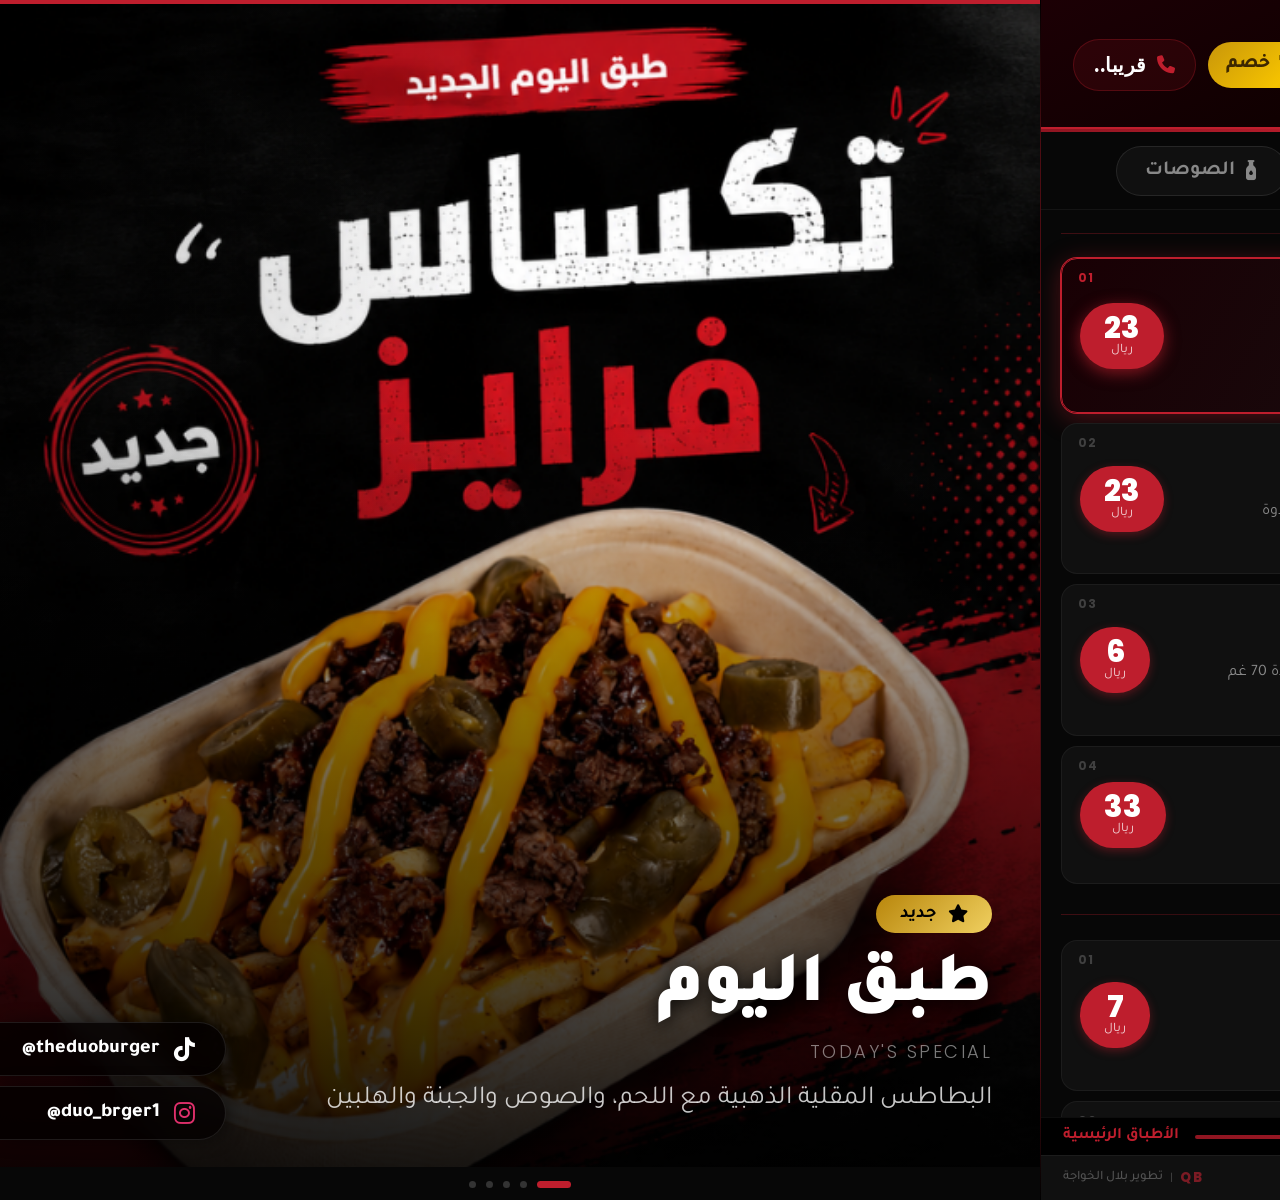
==== index.html @ bb227179 "Add files via upload" ====
<!DOCTYPE html>
<html lang="er" dir="rtl">
<head>
  <meta charset="UTF-8">
  <meta name="viewport" content="width=2000, height=1200, initial-scale=1.0, user-scalable=no">
  <title>DUO Menu</title>

  <!-- ══ PWA ══ -->
  <link rel="manifest" href="manifest.json">
  <meta name="theme-color" content="#be1e2d">
  <meta name="mobile-web-app-capable" content="yes">
  <meta name="apple-mobile-web-app-capable" content="yes">
  <meta name="apple-mobile-web-app-status-bar-style" content="black-translucent">
  <meta name="apple-mobile-web-app-title" content="DUO Menu">
  <link rel="apple-touch-icon" href="icons/icon-192.png">
  <link rel="apple-touch-icon" sizes="152x152" href="icons/icon-152.png">
  <link rel="apple-touch-icon" sizes="144x144" href="icons/icon-144.png">
  <link rel="icon" type="image/svg+xml" href="icons/logo.ico">
  <link rel="icon" type="image/png" sizes="192x192" href="icons/icon-192.png">

  <!-- ══ Fonts & Icons ══ -->
  <link rel="stylesheet"
        href="https://cdnjs.cloudflare.com/ajax/libs/font-awesome/6.5.0/css/all.min.css">
  <link rel="preconnect" href="https://fonts.googleapis.com">
  <link rel="preconnect" href="https://fonts.gstatic.com" crossorigin>
  <link href="https://fonts.googleapis.com/css2?family=Tajawal:wght@300;400;500;700;800;900&family=Poppins:wght@300;400;500;600;700;800&display=swap"
        rel="stylesheet">
  <link rel="stylesheet" href="style.css">
</head>
<body>
<div class="screen">

  <!-- ══════════════════════════════════════════
       RIGHT — MENU PANEL (579px)
  ══════════════════════════════════════════ -->
  <div class="menu-panel">

    <!-- Header -->
    <div class="menu-header">
      <div class="header-top">
        <div class="logo-wrap" id="logo-wrap">
          <img id="logo-img" src="" alt="logo" style="display:none">
          <div id="logo-placeholder" class="logo-placeholder">
            <i class="fa-solid fa-burger"></i>
          </div>
        </div>
        <div class="header-text">
          <div id="rest-name-ar" class="restaurant-name-ar">برجر هاوس</div>
          <div id="rest-name-en" class="restaurant-name-en">Burger House</div>
          <div id="rest-tagline"  class="restaurant-tagline">نكهة لا تُنسى في كل قضمة</div>
        </div>
        <!-- رقم الهاتف + زر الخصم — يسار الهيدر -->
        <div class="header-actions">
          <button class="header-discount-btn" onclick="showReviewOverlay()">
            <i class="fa-solid fa-tags"></i>
            <span class="hdb-pct">10%</span>
            <span class="hdb-label">خصم</span>
          </button>
          <div class="header-phone" id="header-phone-row">
            <i class="fa-solid fa-phone"></i>
            <span id="fab-phone-value">----</span>
          </div>
        </div>
      </div>
    </div>

    <div class="red-strip"></div>

    <!-- Category anchor tabs -->
    <div id="category-tabs" class="category-tabs">
      <!-- Rendered by main.js -->
    </div>

    <!-- All items in one scrollable area -->
    <div id="menu-items-area" class="menu-items-area">
      <!-- Rendered by main.js -->
    </div>

    <!-- Status bar -->
    <div class="scroll-status-bar">
      <div class="scroll-item-indicator">
        <i class="fa-solid fa-circle-play"></i>
        <span>عرض</span>
        <strong id="scroll-cur">1</strong>
        <span>من</span>
        <strong id="scroll-total">1</strong>
      </div>
      <div class="scroll-timer-track">
        <div id="scroll-timer-fill" class="scroll-timer-fill"></div>
      </div>
      <div id="scroll-cat-label" class="scroll-cat-label">—</div>
    </div>

    <!-- Footer -->
    <div class="menu-footer">
      <div class="tax-note">
        <i class="fa-solid fa-circle-info"></i>
        <span id="tax-note-text">الأسعار شاملة ضريبة القيمة المضافة 15%</span>
      </div>
      <div id="wifi-section" class="wifi-info" style="display:none">
        <i class="fa-solid fa-wifi"></i>
        <span id="wifi-name" class="wifi-name">—</span>
      </div>
      <div class="qb-credit">
        <span class="qb-brand">QB</span>
        <span class="qb-sep">|</span>
        <span class="qb-text">تطوير بلال الخواجة</span>
      </div>
    </div>

  </div><!-- /menu-panel -->

  <div class="panel-divider"></div>

  <!-- ══════════════════════════════════════════
       LEFT — SLIDE PANEL (620px)
  ══════════════════════════════════════════ -->
  <div class="slide-panel">

    <!-- Slideshow -->
    <div id="slides-wrapper" class="slides-wrapper">
      <!-- Rendered by main.js -->
    </div>

    <!-- Product Detail Overlay -->
    <div id="product-overlay" class="product-overlay">

      <!-- طبقتا الصورة للـ crossfade السلس -->
      <img id="product-overlay-img"  class="product-overlay-bg-img" src="" alt="">
      <img id="product-overlay-img2" class="product-overlay-bg-img product-overlay-bg-img-2" src="" alt="" style="display:none;opacity:0">
      <div id="product-overlay-img-ph" class="product-overlay-placeholder">
        <i class="fa-solid fa-burger"></i>
      </div>

      <!-- طبقة التدرّج الداكن -->
      <div class="product-overlay-gradient"></div>

      <!-- زر الإغلاق -->
      <button class="product-overlay-close" onclick="hideProductOverlay()">
        <i class="fa-solid fa-xmark"></i>
      </button>

      <!-- معلومات المنتج — أسفل الشاشة -->
      <div class="product-overlay-info">

        <!-- السعرات الحرارية -->
        <div id="product-overlay-cal" class="product-overlay-cal-badge" style="display:none">
          <i class="fa-solid fa-fire-flame-curved"></i>
          <span id="product-overlay-cal-num"></span>
          <span>سعرة حرارية</span>
        </div>

        <div id="product-overlay-name-ar" class="product-overlay-name-ar"></div>
        <div id="product-overlay-name-en" class="product-overlay-name-en"></div>
        <!-- الأنواع / الخيارات (مثلاً: كولا، كولا دايت، كولا زيرو) -->
        <div id="product-overlay-variants" class="product-overlay-variants" style="display:none"></div>
        <div id="product-overlay-desc" class="product-overlay-desc"></div>

        <!-- السعر -->
        <div id="product-overlay-price-wrap" class="product-overlay-price-wrap" style="display:none">
          <span id="product-overlay-price-num" class="product-overlay-price-num"></span>
          <span class="product-overlay-price-cur">ريال</span>
        </div>

      </div>
    </div>

    <!-- ══ Review / Discount Overlay ══ -->
    <div id="review-overlay" class="review-overlay">

      <button class="review-close" onclick="hideReviewOverlay()">
        <i class="fa-solid fa-xmark"></i>
      </button>

      <!-- خلفية ضبابية -->
      <div class="review-glow"></div>

      <!-- محتوى الـ overlay — عمود واحد -->
      <div class="review-body">

        <div class="review-gmaps-icon">
          <i class="fa-solid fa-map-location-dot"></i>
        </div>

        <div class="review-headline-ar">قيّم تجربتك في <span id="review-rest-name">DUO Burger</span></div>

        <div class="review-stars">
          <i class="fa-solid fa-star"></i><i class="fa-solid fa-star"></i>
          <i class="fa-solid fa-star"></i><i class="fa-solid fa-star"></i>
          <i class="fa-solid fa-star"></i>
        </div>

        <div class="review-discount-block">
          <span class="review-discount-label-top">واحصل على خصم</span>
          <span class="review-discount-pct">10%</span>
          <span class="review-discount-label-bot">في زيارتك القادمة</span>
        </div>

        <div class="review-divider"></div>

        <div class="review-steps">
          <div class="review-step">
            <span class="review-step-num">1</span>
            <span class="review-step-text">قيّم المطعم بـ 5 نجوم على Google Maps</span>
          </div>
          <div class="review-step">
            <span class="review-step-num">2</span>
            <span class="review-step-text">أرِ الموظف التقييم عند طلبك القادم</span>
          </div>
          <div class="review-step">
            <span class="review-step-num">3</span>
            <span class="review-step-text">استمتع بخصم 10% على طلبك القادم!</span>
          </div>
        </div>

        <div class="review-divider"></div>

        <!-- QR أسفل كل شيء -->
        <div class="review-qr-area">
          <div class="review-qr-box">
            <img id="review-qr-img" src="" alt="QR Code" style="display:none"
                 onerror="this.style.display='none';var f=document.getElementById('review-qr-fallback');if(f)f.style.display='flex'">
            <div id="review-qr-fallback" class="review-qr-fallback">
              <i class="fa-brands fa-google"></i>
              <span>أضف صورة QR هنا</span>
            </div>
          </div>
          <div class="review-qr-label">امسح الكود بجوالك للتقييم</div>
        </div>

      </div><!-- /review-body -->

      <!-- شريط العداد التلقائي -->
      <div class="review-timer-bar">
        <div id="review-timer-fill" class="review-timer-fill"></div>
      </div>

    </div><!-- /review-overlay -->

    <!-- Floating info widget (overlays the slideshow) -->
    <!-- حسابات التواصل — شرائط مكدّسة على يسار اللوحة -->
    <div class="social-bars">
      <div class="social-bar social-bar-tiktok">
        <i class="fa-brands fa-tiktok"></i>
        <span id="fab-tiktok-name">@theduoburgere</span>
      </div>
      <div class="social-bar social-bar-instagram">
        <i class="fa-brands fa-instagram"></i>
        <span id="fab-ig-name">@duo_brger1</span>
      </div>
    </div>

    <!-- Dots -->
    <div id="slide-dots" class="slide-dots"></div>

  </div><!-- /slide-panel -->

</div><!-- /screen -->

<!-- ══ Dev: Password Modal ══ -->
<div id="dev-pwd-modal" style="display:none;position:fixed;inset:0;z-index:99990;
     background:rgba(0,0,0,.90);align-items:center;justify-content:center;
     backdrop-filter:blur(10px);-webkit-backdrop-filter:blur(10px)">
  <div class="dev-modal-box">

    <!-- أيقونة + عنوان -->
    <div class="dev-modal-icon"><i class="fa-solid fa-lock"></i></div>
    <div class="dev-modal-title">دخول المطور</div>

    <!-- شاشة عرض الأرقام المدخلة -->
    <div class="dev-pin-display" id="dev-pin-display">
      <span class="dev-pin-dot" id="dev-pin-dot-0"></span>
      <span class="dev-pin-dot" id="dev-pin-dot-1"></span>
      <span class="dev-pin-dot" id="dev-pin-dot-2"></span>
      <span class="dev-pin-dot" id="dev-pin-dot-3"></span>
      <span class="dev-pin-dot" id="dev-pin-dot-4"></span>
      <span class="dev-pin-dot" id="dev-pin-dot-5"></span>
    </div>

    <!-- رسالة الخطأ -->
    <div id="dev-pwd-error" class="dev-pwd-error" style="display:none">
      <i class="fa-solid fa-circle-xmark"></i> كلمة السر غير صحيحة
    </div>

    <!-- لوحة الأرقام -->
    <div class="dev-keypad">
      <button class="dev-key" onclick="devKeyPress('1')">1</button>
      <button class="dev-key" onclick="devKeyPress('2')">2</button>
      <button class="dev-key" onclick="devKeyPress('3')">3</button>
      <button class="dev-key" onclick="devKeyPress('4')">4</button>
      <button class="dev-key" onclick="devKeyPress('5')">5</button>
      <button class="dev-key" onclick="devKeyPress('6')">6</button>
      <button class="dev-key" onclick="devKeyPress('7')">7</button>
      <button class="dev-key" onclick="devKeyPress('8')">8</button>
      <button class="dev-key" onclick="devKeyPress('9')">9</button>
      <button class="dev-key dev-key-del" onclick="devKeyDelete()">
        <i class="fa-solid fa-delete-left"></i>
      </button>
      <button class="dev-key" onclick="devKeyPress('0')">0</button>
      <button class="dev-key dev-key-ok" onclick="checkDevPassword()">OK</button>
    </div>

    <!-- إلغاء -->
    <button class="dev-btn-cancel" onclick="closeDevModal()">إلغاء</button>

  </div>
</div>

<!-- ══ Dev: Admin Panel ══ -->
<div id="dev-panel" style="display:none;position:fixed;inset:0;z-index:99991;
     background:rgba(0,0,0,.90);align-items:center;justify-content:center;
     backdrop-filter:blur(8px);-webkit-backdrop-filter:blur(8px)">
  <div class="dev-panel-box">
    <div class="dev-panel-header">
      <i class="fa-solid fa-gear"></i>
      <span>لوحة التحكم</span>
      <button class="dev-panel-close-btn" onclick="closeAdminPanel()">
        <i class="fa-solid fa-xmark"></i>
      </button>
    </div>
    <div id="dev-panel-body" class="dev-panel-body"></div>
    <div class="dp-footer" id="dp-footer">
      <button class="dev-btn-save" onclick="saveDevSettings()">
        <i class="fa-solid fa-floppy-disk"></i> حفظ التغييرات
      </button>
    </div>
  </div>
</div>

<script src="products.js"></script>
<script src="slides.js"></script>
<script src="main.js"></script>


<!-- ══ PWA Service Worker Registration ══ -->
<script>
  if ('serviceWorker' in navigator) {
    window.addEventListener('load', () => {
      navigator.serviceWorker
        .register('/sw.js', { scope: '/' })
        .then(reg => {
          console.log('[PWA] Service Worker registered:', reg.scope);

          // Notify user when a new version is available
          reg.addEventListener('updatefound', () => {
            const worker = reg.installing;
            worker.addEventListener('statechange', () => {
              if (worker.state === 'installed' && navigator.serviceWorker.controller) {
                console.log('[PWA] New version available — reload to update.');
                // For a kiosk/signage display, auto-reload after a delay
                setTimeout(() => {
                  worker.postMessage('SKIP_WAITING');
                  window.location.reload();
                }, 5000);
              }
            });
          });
        })
        .catch(err => console.warn('[PWA] SW registration failed:', err));
    });
  }
</script>
</body>
</html>
---- style.css ----
/* =========================================================
   Burger House — Digital Menu
   1920 × 1200 px  (iPad landscape)  |  #000 + #be1e2d
   ========================================================= */

@import url('https://fonts.googleapis.com/css2?family=Tajawal:wght@300;400;500;700;800;900&family=Poppins:wght@300;400;500;600;700;800&display=swap');

:root {
  --red:      #be1e2d;
  --red-dk:   #8f1521;
  --red-lt:   #d42435;
  --red-glow: rgba(190,30,45,.40);
  --red-soft: rgba(190,30,45,.12);
  --red-edge: rgba(190,30,45,.30);

  --black: #000;
  --bg:    #070707;
  --s1:    #101010;
  --s2:    #181818;
  --s3:    #222;

  --b0: rgba(255,255,255,.05);
  --b1: rgba(255,255,255,.09);

  --white: #fff;
  --gray:  #888;
  --lite:  #ccc;

  --ar: 'Tajawal', sans-serif;
  --en: 'Poppins',  sans-serif;

  /* 2000 × 1200 */
  --slide-w: 1040px;
  --menu-w:   959px;

  --rp: 100px;
  --rl: 16px;
  --rm: 11px;
}

*,*::before,*::after { box-sizing:border-box; margin:0; padding:0; }
button { border:none; outline:none; cursor:pointer; font-family:inherit; background:none; }

html,body {
  width:2000px; height:1200px; /* 2000 × 1200 */
  overflow:hidden;
  background:var(--black);
  font-family:var(--ar);
  color:var(--white);
  direction:rtl;
  touch-action:manipulation; /* ① منع التكبير بالضغط المزدوج */
}

/* ════════════════════════════════════════════════════════
   SCREEN
════════════════════════════════════════════════════════ */
.screen { display:flex; width:2000px; height:1200px; }

/* ════════════════════════════════════════════════════════
   SLIDE PANEL  (left · 1000px)
════════════════════════════════════════════════════════ */
.slide-panel {
  width:var(--slide-w); height:100%;
  display:flex; flex-direction:column;
  background:var(--black);
  flex-shrink:0; overflow:hidden;
  position:relative;
}

/* ── Slides ── */
.slides-wrapper {
  flex:1; position:relative;
  overflow:hidden; min-height:0;
}
.slide {
  position:absolute; inset:0;
  opacity:0; transition:opacity 1.4s cubic-bezier(.4,0,.2,1);
  will-change:opacity;
}
.slide.active { opacity:1; }
.slide-img { width:100%; height:100%; object-fit:cover; display:block; }

.slide::after {
  content:''; position:absolute; inset:0; pointer-events:none;
  background:
    linear-gradient(to top,  rgba(0,0,0,.90) 0%, rgba(0,0,0,.40) 42%, transparent 65%),
    linear-gradient(to right, rgba(0,0,0,.22) 0%, transparent 48%);
}
.slide::before {
  content:''; position:absolute; top:0; left:0; right:0;
  height:4px; background:var(--red); z-index:3;
}

.slide-content {
  position:absolute; bottom:0; left:0; right:0;
  padding:32px 48px 48px;
  z-index:2;
}
.slide-badge {
  display:inline-flex; align-items:center; gap:8px;
  padding:8px 24px; border-radius:var(--rp);
  font-size:18px; font-weight:700; margin-bottom:16px;
}
.slide-badge.red   { background:var(--red); color:#fff; }
.slide-badge.gold  { background:linear-gradient(135deg,#b8860b,#f0d060); color:#000; }
.slide-badge.green { background:#15693b; color:#fff; }
.slide-badge:empty { display:none; }

.slide-title-ar {
  font-size:72px; font-weight:900;
  color:var(--white); line-height:1.15;
  text-shadow:0 3px 18px rgba(0,0,0,.9);
}
.slide-title-en {
  font-family:var(--en); font-size:18px; font-weight:300;
  color:rgba(255,255,255,.48); letter-spacing:2.5px; text-transform:uppercase;
  margin-top:6px;
}
.slide-desc {
  font-size:26px; color:rgba(255,255,255,.78);
  margin-top:14px; line-height:1.55;
}
.slide-price-tag {
  display:inline-flex; align-items:baseline; gap:6px;
  margin-top:18px; background:var(--red);
  padding:12px 32px; border-radius:var(--rp);
  font-size:38px; font-weight:900; color:#fff;
  box-shadow:0 4px 20px var(--red-glow);
}
.slide-price-tag .currency { font-size:18px; font-weight:400; opacity:.82; }

/* Dots */
.slide-dots {
  display:flex; justify-content:center; align-items:center;
  gap:10px; padding:14px 0 12px;
  background:var(--bg); flex-shrink:0;
}
.dot {
  height:7px; width:7px; border-radius:var(--rp);
  background:rgba(255,255,255,.18); transition:all .4s; cursor:pointer;
}
.dot.active { width:34px; background:var(--red); }

/* ════════════════════════════════════════════════════════
   SOCIAL BARS  (يسار لوحة الترويج — مكدّسة)
════════════════════════════════════════════════════════ */
.social-bars {
  position:absolute; left:0; bottom:60px;
  z-index:9;
  display:flex; flex-direction:column; gap:10px;
}

.social-bar {
  display:flex; align-items:center; gap:14px;
  padding:14px 30px 14px 22px;
  background:rgba(4,0,1,.82);
  backdrop-filter:blur(12px); -webkit-backdrop-filter:blur(12px);
  border-radius:0 100px 100px 0;
  border:1px solid rgba(255,255,255,.10); border-left:none;
  box-shadow:4px 0 18px rgba(0,0,0,.45);
  transition:transform .25s ease, box-shadow .25s ease;
}

.social-bar i       { font-size:24px; flex-shrink:0; }
.social-bar span    { font-size:20px; font-weight:800; color:#fff; white-space:nowrap; }

.social-bar-tiktok .fa-tiktok       { color:#ffffff; }
.social-bar-instagram .fa-instagram { color:#e1306c; }

/* ════════════════════════════════════════════════════════
   DIVIDER
════════════════════════════════════════════════════════ */
.panel-divider {
  width:1px; height:100%;
  background:linear-gradient(to bottom,
    transparent 0%, var(--red) 12%, var(--red) 88%, transparent 100%);
  opacity:.4; flex-shrink:0;
}

/* ════════════════════════════════════════════════════════
   MENU PANEL  (right · 919px)
════════════════════════════════════════════════════════ */
.menu-panel {
  width:var(--menu-w); height:100%;
  display:flex; flex-direction:column;
  background:var(--bg); flex-shrink:0; overflow:hidden;
}

/* Header */
.menu-header {
  background:linear-gradient(155deg,#1c0005 0%,#0d0000 50%,var(--black) 100%);
  border-bottom:2px solid var(--red);
  padding:20px 32px 18px;
  flex-shrink:0; position:relative; overflow:hidden;
}
.menu-header::after {
  content:''; position:absolute; top:-60px; right:-60px;
  width:200px; height:200px;
  background:radial-gradient(circle,var(--red-glow) 0%,transparent 70%);
  pointer-events:none;
}
.header-top { display:flex; align-items:center; gap:22px; }

.logo-wrap {
  width:84px; height:84px; border-radius:50%;
  overflow:hidden; background:var(--s3);
  border:3px solid var(--red); flex-shrink:0;
  display:flex; align-items:center; justify-content:center;
  box-shadow:0 0 26px var(--red-glow);
}
.logo-wrap img { width:100%; height:100%; object-fit:cover; }
.logo-placeholder { font-size:38px; color:var(--red); }

.header-text { flex:1; }
.restaurant-name-ar { font-size:34px; font-weight:900; line-height:1.1; }
.restaurant-name-en {
  font-family:var(--en); font-size:14px; font-weight:400;
  color:var(--gray); letter-spacing:3px; text-transform:uppercase; margin-top:4px;
}
.restaurant-tagline { font-size:18px; font-weight:500; color:var(--red-lt); margin-top:5px; }

/* غلاف الهاتف + زر الخصم — يسار الهيدر */
.header-actions {
  margin-right:auto;
  display:flex; align-items:center; gap:12px; flex-shrink:0;
}

/* رقم الهاتف */
.header-phone {
  display:flex; align-items:center; gap:10px;
  padding:10px 20px;
  background:var(--red-soft);
  border:1px solid var(--red-edge);
  border-radius:var(--rp);
  flex-shrink:0;
}
.header-phone i    { color:var(--red); font-size:18px; }
.header-phone span {
  font-family:var(--en); font-size:20px; font-weight:700;
  color:var(--white); direction:ltr; letter-spacing:.5px;
}

/* ── زر الخصم 10% ── */
@keyframes discountPulse {
  0%,100% { box-shadow:0 0 0 0 rgba(255,196,0,.0),  0 4px 16px rgba(0,0,0,.35); }
  50%      { box-shadow:0 0 0 8px rgba(255,196,0,.18), 0 4px 20px rgba(0,0,0,.45); }
}
.header-discount-btn {
  display:flex; align-items:center; gap:9px;
  padding:10px 22px 10px 18px;
  background:linear-gradient(135deg,#c8960a 0%,#f5c200 50%,#c8960a 100%);
  border-radius:var(--rp);
  cursor:pointer;
  animation:discountPulse 2.4s ease-in-out infinite;
  flex-shrink:0;
  transition:transform .15s;
}
.header-discount-btn:active { transform:scale(.93); }
.header-discount-btn i  { font-size:20px; color:#3d2700; }
.hdb-pct  { font-family:var(--en); font-size:26px; font-weight:900; color:#3d2700; line-height:1; }
.hdb-label { font-size:19px; font-weight:800; color:#3d2700; }

.red-strip {
  height:3px;
  background:linear-gradient(90deg,var(--red-dk),var(--red),var(--red-lt),transparent);
  flex-shrink:0;
}

/* Category anchor tabs */
.category-tabs {
  display:flex; gap:14px;
  padding:14px 22px 13px;
  background:var(--bg);
  border-bottom:1px solid var(--b0);
  flex-shrink:0;
  overflow-x:auto; scrollbar-width:none;
}
.category-tabs::-webkit-scrollbar { display:none; }

.cat-tab {
  display:flex; align-items:center; gap:10px;
  padding:12px 28px; border-radius:var(--rp);
  border:1.5px solid var(--b1); background:var(--s1);
  transition:all .25s; flex-shrink:0; white-space:nowrap;
  color:var(--gray);
}
.cat-tab i { font-size:20px; transition:color .25s; }
.cat-tab-label { font-size:20px; font-weight:700; transition:color .25s; }

.cat-tab:hover { border-color:var(--red-edge); background:var(--red-soft); color:var(--white); }
.cat-tab:hover i { color:var(--red); }
.cat-tab.active {
  background:var(--red); border-color:var(--red); color:#fff;
  box-shadow:0 3px 14px var(--red-glow);
}
.cat-tab.active i { color:#fff; }
.cat-tab.active .cat-tab-label { color:#fff; }

/* Items scrollable area */
.menu-items-area {
  flex:1; overflow-y:auto;
  padding:14px 20px 18px;
  scrollbar-width:thin; scrollbar-color:var(--red) transparent;
  min-height:0;
  position:relative;
  overscroll-behavior:contain;
}
.menu-items-area::-webkit-scrollbar { width:5px; }
.menu-items-area::-webkit-scrollbar-thumb { background:var(--red); border-radius:3px; }

/* Section heading (anchor target) */
.section-heading {
  display:flex; align-items:center; gap:14px;
  margin:18px 0 12px;
  scroll-margin-top:8px;
}
.section-heading:first-child { margin-top:6px; }
.section-heading i { color:var(--red); font-size:22px; }
.section-heading-text { font-size:22px; font-weight:800; color:var(--red); }
.section-heading-line {
  flex:1; height:1px;
  background:linear-gradient(90deg,var(--red-edge),transparent);
}

/* ── Item card ── */
.menu-item {
  display:flex; align-items:center; gap:18px;
  background:var(--s1);
  border-radius:var(--rl);
  padding:16px 22px 16px 18px;
  margin-bottom:10px;
  border:1px solid var(--b0);
  position:relative;
  transition:border-color .5s ease, box-shadow .5s ease, background .5s ease;
  will-change:border-color, box-shadow, background;
}

/* right accent stripe */
.menu-item::after {
  content:''; position:absolute;
  right:0; top:18%; bottom:18%; width:3px;
  background:var(--red);
  border-radius:0 var(--rl) var(--rl) 0;
  opacity:0; transition:opacity .3s;
}

/* image */
.item-img-wrap {
  width:104px; height:104px; border-radius:var(--rm);
  overflow:hidden; flex-shrink:0; background:var(--s3);
  transition:width .5s ease, height .5s ease, box-shadow .5s ease;
  will-change:width, height;
}
.item-img-wrap img { width:100%; height:100%; object-fit:cover; display:block; }
.item-img-placeholder {
  width:100%; height:100%;
  display:flex; align-items:center; justify-content:center;
  color:var(--gray); font-size:36px;
}

/* text */
.item-info { flex:1; min-width:0; }
.item-name-ar {
  font-size:24px; font-weight:800; color:var(--white); line-height:1.2;
  transition:font-size .5s ease, color .5s ease;
}
.item-name-en {
  font-family:var(--en); font-size:15px; color:var(--gray);
  font-weight:400; margin-top:3px; text-transform:capitalize;
}
.item-desc {
  font-size:16px; color:rgba(255,255,255,.5);
  margin-top:6px; line-height:1.4;
  display:-webkit-box; -webkit-line-clamp:2;
  -webkit-box-orient:vertical; overflow:hidden;
}
/* Variant tags — in menu card */
.item-variants {
  display:flex; flex-wrap:wrap; gap:5px; margin-top:6px;
}
.item-variant-tag {
  font-size:13px; font-family:var(--ar); font-weight:500;
  padding:3px 11px; border-radius:100px;
  background:rgba(190,30,45,.12); border:1px solid rgba(190,30,45,.30);
  color:rgba(255,255,255,.70);
}

.item-meta { display:flex; align-items:center; gap:8px; margin-top:7px; }
.cal-badge {
  display:inline-flex; align-items:center; gap:4px;
  background:rgba(255,255,255,.05); border:1px solid var(--b1);
  padding:4px 12px; border-radius:var(--rp);
  font-size:14px; color:var(--gray);
}
.cal-badge i { color:#f0a500; font-size:13px; }

/* price */
.item-price-wrap { flex-shrink:0; }
.item-price-badge {
  background:var(--red); color:#fff;
  border-radius:var(--rp); padding:10px 24px; text-align:center;
  box-shadow:0 3px 10px var(--red-glow);
  transition:box-shadow .3s;
}
.item-price-num {
  font-family:var(--en); font-size:30px; font-weight:800;
  line-height:1; display:block;
}
.item-price-cur { font-size:13px; opacity:.82; display:block; text-align:center; }

/* item number */
.item-num {
  position:absolute; top:10px; left:16px;
  font-family:var(--en); font-size:12px; font-weight:700;
  color:var(--gray); opacity:.4; letter-spacing:.5px;
  transition:color .3s, opacity .3s;
}

/* ── HIGHLIGHTED item ── */
.menu-item.highlighted {
  scroll-margin: 20px;
  border-color:var(--red);
  background:linear-gradient(120deg,#190004 0%,var(--s2) 100%);
  box-shadow:0 0 0 1px var(--red), 0 5px 26px var(--red-glow);
  animation:glow-pulse 2.2s ease-in-out infinite, highlight-in .5s ease forwards;
}
.menu-item.highlighted::after { opacity:1; }
.menu-item.highlighted .item-img-wrap {
  width:118px; height:118px;
  box-shadow:0 4px 14px rgba(190,30,45,.45);
}
.menu-item.highlighted .item-name-ar { font-size:27px; }
.menu-item.highlighted .item-price-badge { box-shadow:0 4px 16px rgba(190,30,45,.65); }
.menu-item.highlighted .item-num { color:var(--red); opacity:1; }

@keyframes glow-pulse {
  0%,100% { box-shadow:0 0 0 1px var(--red), 0 5px 22px var(--red-glow); }
  50%      { box-shadow:0 0 0 1px var(--red), 0 8px 34px rgba(190,30,45,.55); }
}

/* Smooth entrance when item first becomes highlighted */
@keyframes highlight-in {
  from { opacity:.6; }
  to   { opacity:1; }
}

/* ── Status bar ── */
.scroll-status-bar {
  display:flex; align-items:center;
  padding:9px 22px;
  background:var(--black);
  border-top:1px solid var(--b0);
  flex-shrink:0; gap:16px;
}
.scroll-item-indicator {
  display:flex; align-items:center; gap:7px;
  font-size:16px; color:var(--gray); white-space:nowrap;
}
.scroll-item-indicator i { color:var(--red); font-size:15px; }
.scroll-item-indicator strong { color:var(--white); font-weight:700; }
.scroll-timer-track {
  flex:1; height:4px;
  background:rgba(255,255,255,.07);
  border-radius:2px; overflow:hidden;
}
.scroll-timer-fill {
  height:100%; width:0%;
  background:linear-gradient(90deg,var(--red-dk),var(--red));
  transition:width linear;
}
.scroll-cat-label { font-size:16px; font-weight:700; color:var(--red); white-space:nowrap; }

/* ── Footer ── */
.menu-footer {
  background:var(--s1); border-top:1px solid var(--b0);
  padding:12px 22px;
  display:flex; align-items:center; justify-content:space-between;
  flex-shrink:0; gap:14px;
}
.tax-note { display:flex; align-items:center; gap:8px; font-size:16px; color:var(--gray); }
.tax-note i { color:var(--red); }
.wifi-info { display:flex; align-items:center; gap:8px; font-size:16px; color:var(--gray); }
.wifi-info i { color:#4a9eff; }
.wifi-name { color:var(--white); font-weight:600; }

/* ── QB Credit ── */
.qb-credit {
  display:flex; align-items:center; gap:7px;
  margin-right:auto; /* يدفعه لأقصى اليسار في RTL */
  opacity:.55;
  transition:opacity .25s;
}
.qb-credit:hover { opacity:.85; }
.qb-brand {
  font-family:var(--en); font-size:13px; font-weight:800;
  color:var(--red-lt); letter-spacing:1.5px;
}
.qb-sep  { color:var(--gray); font-size:11px; }
.qb-text { font-size:13px; font-weight:500; color:var(--gray); }

/* ════════════════════════════════════════════════════════
   PRODUCT DETAIL OVERLAY
════════════════════════════════════════════════════════ */
.product-overlay {
  position:absolute; inset:0; z-index:15; overflow:hidden;
  opacity:0; pointer-events:none;
  transform:scale(.97);
  transition:opacity .4s ease, transform .4s ease;
}
.product-overlay.active { opacity:1; pointer-events:auto; transform:scale(1); }

/* تبديل بين منتجين — يؤثر على النصوص فقط، الصورة تتبدّل بـ crossfade */
.product-overlay.changing .product-overlay-info {
  opacity:0; transform:translateY(10px);
}

/* إغلاق — ينزل ويتلاشى */
.product-overlay.closing {
  opacity:0 !important;
  transform:translateY(28px) scale(.98) !important;
  transition:opacity .42s ease, transform .42s ease !important;
  pointer-events:none;
}

/* طبقة الصورة الأساسية */
.product-overlay-bg-img {
  position:absolute; inset:0;
  width:100%; height:100%; object-fit:cover; display:block;
  z-index:0;
}
/* طبقة الصورة القادمة — تتلاشى فوق الأساسية للـ crossfade */
.product-overlay-bg-img-2 {
  z-index:1;
}

/* بلاسهولدر البرجر */
.product-overlay-placeholder {
  position:absolute; inset:0; z-index:2;
  display:flex; align-items:center; justify-content:center;
  background:var(--s1); color:var(--red); font-size:130px;
}

/* طبقة التدرّج الداكن */
.product-overlay-gradient {
  position:absolute; inset:0; z-index:2; pointer-events:none;
  background:
    linear-gradient(to top,  rgba(0,0,0,.96) 0%, rgba(0,0,0,.72) 38%, rgba(0,0,0,.18) 65%, transparent 100%),
    linear-gradient(to bottom, rgba(0,0,0,.55) 0%, transparent 22%);
}

/* زر الإغلاق */
.product-overlay-close {
  position:absolute; top:24px; left:24px; z-index:10;
  width:60px; height:60px; border-radius:50%;
  background:rgba(0,0,0,.55); backdrop-filter:blur(10px);
  -webkit-backdrop-filter:blur(10px);
  border:1.5px solid rgba(255,255,255,.18);
  color:var(--white); font-size:24px;
  display:flex; align-items:center; justify-content:center;
  transition:background .2s, transform .15s;
}
.product-overlay-close:active { background:var(--red); transform:scale(.88); }

/* لوحة المعلومات — أسفل الصورة */
.product-overlay-info {
  position:absolute; bottom:0; left:0; right:0; z-index:5;
  padding:28px 52px 52px;
  transition:opacity .28s ease, transform .28s ease;
}

/* شارة السعرات */
.product-overlay-cal-badge {
  display:inline-flex; align-items:center; gap:9px;
  background:rgba(255,255,255,.10); backdrop-filter:blur(8px);
  -webkit-backdrop-filter:blur(8px);
  border:1px solid rgba(255,255,255,.18);
  padding:9px 22px; border-radius:var(--rp);
  font-size:19px; font-weight:600; color:var(--white);
  margin-bottom:18px;
}
.product-overlay-cal-badge i { color:#f0a500; font-size:17px; }

/* اسم المنتج العربي */
.product-overlay-name-ar {
  font-size:72px; font-weight:900; color:var(--white);
  line-height:1.1; text-shadow:0 4px 22px rgba(0,0,0,.95);
}

/* اسم المنتج الإنجليزي */
.product-overlay-name-en {
  font-family:var(--en); font-size:19px; font-weight:300;
  color:rgba(255,255,255,.44); letter-spacing:3px;
  text-transform:uppercase; margin-top:8px;
}

/* Variant tags — in product overlay */
.product-overlay-variants {
  display:flex; flex-wrap:wrap; gap:10px; margin-top:16px;
}
.overlay-variant-tag {
  font-size:24px; font-family:var(--ar); font-weight:600;
  padding:7px 22px; border-radius:100px;
  background:rgba(190,30,45,.18);
  border:1.5px solid rgba(190,30,45,.50);
  color:rgba(255,255,255,.85);
  backdrop-filter:blur(6px);
}

/* الوصف */
.product-overlay-desc {
  font-size:27px; color:rgba(255,255,255,.75);
  margin-top:16px; line-height:1.6;
}

/* شارة السعر */
.product-overlay-price-wrap {
  display:inline-flex; align-items:baseline; gap:9px;
  margin-top:26px; background:var(--red);
  padding:15px 46px; border-radius:var(--rp);
  box-shadow:0 6px 28px var(--red-glow);
}
.product-overlay-price-num {
  font-family:var(--en); font-size:52px; font-weight:900; color:#fff; line-height:1;
}
.product-overlay-price-cur { font-size:21px; font-weight:400; color:rgba(255,255,255,.82); }

/* ════════════════════════════════════════════════════════
   REVIEW / DISCOUNT OVERLAY
════════════════════════════════════════════════════════ */
.review-overlay {
  /* يغطي لوحة الشرائح بالكامل — خلفية معتمة صلبة */
  position:absolute; inset:0; z-index:16;
  display:none;              /* JS يضبطه block عند الفتح */
  overflow:hidden;
  background-color:#060300;
  background-image:radial-gradient(ellipse 70% 50% at 50% 0%,
                   rgba(160,105,0,.45) 0%, transparent 100%);
  opacity:0; pointer-events:none;
  transition:opacity .42s ease;
}
.review-overlay.active  { opacity:1; pointer-events:auto; }
.review-overlay.closing { opacity:0 !important; pointer-events:none;
                          transition:opacity .42s ease !important; }

/* ضوء خلفي دافئ */
.review-glow {
  position:absolute; top:-60px; left:50%; transform:translateX(-50%);
  width:700px; height:480px; border-radius:50%;
  background:radial-gradient(circle, rgba(245,194,0,.12) 0%, transparent 70%);
  pointer-events:none; z-index:0;
}

/* زر الإغلاق */
.review-close {
  position:absolute; top:22px; left:22px; z-index:20;
  width:58px; height:58px; border-radius:50%;
  background:rgba(0,0,0,.65); backdrop-filter:blur(10px);
  -webkit-backdrop-filter:blur(10px);
  border:1.5px solid rgba(255,255,255,.20);
  color:#fff; font-size:22px;
  display:flex; align-items:center; justify-content:center;
  transition:background .2s, transform .15s;
}
.review-close:active { background:var(--red); transform:scale(.88); }

/* ── محتوى الـ overlay — عمود واحد ── */
.review-body {
  position:absolute;
  inset:0 0 5px 0;
  display:flex; flex-direction:column;
  align-items:center; justify-content:center;
  gap:14px;
  padding:32px 60px;
  overflow:hidden;
  z-index:1;
}

/* أيقونة Google Maps */
.review-gmaps-icon {
  width:86px; height:86px; border-radius:50%;
  background:linear-gradient(135deg,#ea4335,#be1e2d);
  display:flex; align-items:center; justify-content:center;
  font-size:40px; color:#fff;
  box-shadow:0 6px 24px rgba(234,67,53,.45);
  flex-shrink:0;
}
.review-headline-ar {
  font-size:36px; font-weight:900; color:#fff;
  text-align:center; line-height:1.35;
  text-shadow:0 2px 12px rgba(0,0,0,.9);
}

/* النجوم */
@keyframes starPop {
  0%   { transform:scale(0) rotate(-20deg); opacity:0; }
  70%  { transform:scale(1.25) rotate(5deg); opacity:1; }
  100% { transform:scale(1)   rotate(0);    opacity:1; }
}
.review-stars { display:flex; gap:8px; }
.review-stars i {
  font-size:34px; color:#f5c200;
  filter:drop-shadow(0 2px 6px rgba(245,194,0,.55));
  opacity:0; animation:starPop .4s ease forwards;
}
.review-overlay.active .review-stars i:nth-child(1) { animation-delay:.05s; }
.review-overlay.active .review-stars i:nth-child(2) { animation-delay:.15s; }
.review-overlay.active .review-stars i:nth-child(3) { animation-delay:.25s; }
.review-overlay.active .review-stars i:nth-child(4) { animation-delay:.35s; }
.review-overlay.active .review-stars i:nth-child(5) { animation-delay:.45s; }

/* كتلة الخصم */
.review-discount-block {
  display:flex; flex-direction:column; align-items:center; gap:0;
}
.review-discount-label-top { font-size:20px; color:rgba(255,255,255,.58); font-weight:500; }
.review-discount-pct {
  font-family:var(--en); font-size:88px; font-weight:900; line-height:1;
  background:linear-gradient(160deg,#ffe066 0%,#f5c200 45%,#d4960a 100%);
  -webkit-background-clip:text; -webkit-text-fill-color:transparent;
  background-clip:text;
  filter:drop-shadow(0 3px 14px rgba(245,194,0,.45));
}
.review-discount-label-bot {
  font-size:22px; font-weight:700; color:rgba(255,255,255,.82); margin-top:-2px;
}

/* فاصل */
.review-divider {
  width:90%; height:1px;
  background:linear-gradient(to left, transparent, rgba(245,194,0,.28), transparent);
  flex-shrink:0;
}

/* الخطوات */
.review-steps {
  width:100%; display:flex; flex-direction:column; gap:10px;
}
.review-step {
  display:flex; align-items:center; gap:14px;
  background:rgba(255,255,255,.045); border:1px solid rgba(255,255,255,.09);
  border-radius:14px; padding:13px 18px;
}
.review-step-num {
  min-width:38px; height:38px; border-radius:50%;
  background:linear-gradient(135deg,#f5c200,#d4960a);
  display:flex; align-items:center; justify-content:center;
  font-size:19px; font-weight:900; color:#3d2700; flex-shrink:0;
}
.review-step-text { font-size:19px; font-weight:600; color:rgba(255,255,255,.88); line-height:1.4; }

/* ── منطقة QR — أسفل المحتوى ── */
.review-qr-area {
  display:flex; flex-direction:column;
  align-items:center; gap:12px;
  flex-shrink:0;
}

.review-qr-box {
  width:280px; height:280px;
  background:#ffffff;
  border-radius:20px;
  padding:14px;
  display:flex; align-items:center; justify-content:center;
  box-shadow:
    0 0 0 4px rgba(245,194,0,.45),
    0 0 0 8px rgba(245,194,0,.12),
    0 14px 48px rgba(0,0,0,.75);
  flex-shrink:0;
}
#review-qr-img {
  width:100%; height:100%;
  object-fit:contain; display:block;
  border-radius:8px;
}
.review-qr-fallback {
  width:100%; height:100%;
  flex-direction:column; align-items:center; justify-content:center;
  gap:12px; text-align:center; display:none;
}
.review-qr-fallback i    { font-size:68px; color:#4285F4; }
.review-qr-fallback span { font-size:17px; color:#888; font-weight:600; line-height:1.5; }

.review-qr-label {
  font-size:20px; color:rgba(255,255,255,.45); text-align:center;
}

/* شريط العداد */
.review-timer-bar {
  position:absolute; bottom:0; left:0; right:0; height:5px;
  background:rgba(255,255,255,.07); z-index:5;
}
.review-timer-fill {
  height:100%; width:100%;
  background:linear-gradient(to left, #f5c200, #d4960a);
}

/* ════════════════════════════════════════════════════════
   DEV ADMIN PANEL
════════════════════════════════════════════════════════ */

/* ── نافذة كلمة السر ── */
.dev-modal-box {
  background:#111; border:1px solid rgba(255,255,255,.12);
  border-radius:28px; padding:44px 44px 36px;
  width:540px; display:flex; flex-direction:column;
  align-items:center; gap:20px;
  box-shadow:0 28px 90px rgba(0,0,0,.90);
}
.dev-modal-icon { font-size:60px; color:var(--red); }
.dev-modal-title { font-size:32px; font-weight:900; color:#fff; margin-top:-4px; }

/* شاشة النقاط */
.dev-pin-display {
  display:flex; gap:16px; align-items:center;
  padding:14px 28px;
  background:rgba(255,255,255,.05);
  border:1.5px solid rgba(255,255,255,.10);
  border-radius:100px; min-width:260px; justify-content:center;
}
.dev-pin-dot {
  width:20px; height:20px; border-radius:50%;
  border:2px solid rgba(255,255,255,.30);
  background:transparent;
  transition:background .15s, border-color .15s, transform .12s;
}
.dev-pin-dot.filled {
  background:var(--red); border-color:var(--red);
  transform:scale(1.15);
}
@keyframes pinShake {
  0%,100% { transform:translateX(0); }
  20%,60%  { transform:translateX(-10px); }
  40%,80%  { transform:translateX(10px); }
}
.dev-pin-display.shake { animation:pinShake .45s ease; }

/* رسالة الخطأ */
.dev-pwd-error {
  color:#f87171; font-size:19px;
  display:flex; align-items:center; gap:8px; font-weight:600;
}

/* لوحة الأرقام */
.dev-keypad {
  display:grid; grid-template-columns:repeat(3,1fr);
  gap:12px; width:100%;
}
.dev-key {
  height:76px; border-radius:16px;
  background:rgba(255,255,255,.08);
  border:1px solid rgba(255,255,255,.10);
  color:#fff; font-size:30px; font-weight:700;
  font-family:var(--en);
  display:flex; align-items:center; justify-content:center;
  transition:background .12s, transform .1s;
  cursor:pointer;
}
.dev-key:active { background:rgba(255,255,255,.18); transform:scale(.93); }

/* زر الحذف */
.dev-key-del {
  background:rgba(190,30,45,.18);
  border-color:rgba(190,30,45,.30);
  color:#f87171; font-size:26px;
}
.dev-key-del:active { background:rgba(190,30,45,.35); }

/* زر OK */
.dev-key-ok {
  background:#22c55e;
  border-color:#16a34a;
  color:#fff; font-size:24px; font-weight:900;
  font-family:var(--en);
  letter-spacing:1px;
}
.dev-key-ok:active { background:#16a34a; }

/* زر الإلغاء */
.dev-btn-cancel {
  color:rgba(255,255,255,.40); font-size:20px;
  font-family:var(--ar); padding:8px 24px;
  transition:color .15s;
}
.dev-btn-cancel:active { color:rgba(255,255,255,.70); }

/* ── لوحة التحكم ── */
.dev-panel-box {
  width:820px; max-height:88vh;
  background:#0e0e0e; border:1px solid rgba(255,255,255,.10);
  border-radius:24px; display:flex; flex-direction:column;
  overflow:hidden; box-shadow:0 24px 80px rgba(0,0,0,.92);
}
.dev-panel-header {
  display:flex; align-items:center; gap:14px;
  padding:24px 32px; border-bottom:1px solid rgba(255,255,255,.08);
  background:rgba(255,255,255,.03); flex-shrink:0;
}
.dev-panel-header > i   { font-size:26px; color:var(--red); }
.dev-panel-header > span { font-size:28px; font-weight:900; color:#fff; flex:1; }
.dev-panel-close-btn {
  width:52px; height:52px; border-radius:50%;
  background:rgba(255,255,255,.07); color:#fff; font-size:20px;
  display:flex; align-items:center; justify-content:center;
  transition:background .2s;
}
.dev-panel-close-btn:active { background:var(--red); }

/* منطقة التمرير */
.dev-panel-body {
  flex:1; overflow-y:auto; padding:12px 24px 20px;
}
/* custom scrollbar */
.dev-panel-body::-webkit-scrollbar { width:5px; }
.dev-panel-body::-webkit-scrollbar-track { background:transparent; }
.dev-panel-body::-webkit-scrollbar-thumb { background:rgba(255,255,255,.12); border-radius:10px; }

/* قسم */
.dp-section { margin-bottom:6px; }
.dp-section-title {
  font-size:16px; font-weight:700; color:rgba(255,255,255,.40);
  letter-spacing:1px; text-transform:uppercase;
  padding:18px 6px 8px;
  display:flex; align-items:center; gap:8px;
  border-bottom:1px solid rgba(255,255,255,.06);
}
.dp-section-title i { color:var(--red); font-size:14px; }

/* صف */
.dp-row {
  display:flex; align-items:center; gap:16px;
  padding:15px 6px; border-bottom:1px solid rgba(255,255,255,.04);
  cursor:pointer; border-radius:10px; transition:background .15s;
}
.dp-row:active { background:rgba(255,255,255,.04); }
.dp-row-label {
  flex:1; font-size:22px; font-weight:600; color:rgba(255,255,255,.90);
  display:flex; flex-direction:column; gap:3px;
}
.dp-row-label small {
  font-size:14px; font-weight:400; color:rgba(255,255,255,.30);
  font-family:var(--en); letter-spacing:.5px;
}
/* صفوف الأنواع الفرعية (variants) */
.dp-row-variant {
  padding-right:32px;
  background:rgba(255,255,255,.02);
  border-top:1px solid rgba(255,255,255,.04);
}
.dp-variant-label {
  font-size:19px !important; font-weight:400 !important;
  color:rgba(255,255,255,.65) !important;
  flex-direction:row !important; align-items:center; gap:8px !important;
}
.dp-variant-arrow {
  font-size:14px; color:rgba(255,255,255,.30);
}

/* مفتاح التبديل */
.dp-toggle { position:relative; width:64px; height:34px; flex-shrink:0; }
.dp-toggle input { display:none; }
.dp-slider {
  position:absolute; inset:0;
  background:rgba(255,255,255,.14); border-radius:34px;
  cursor:pointer; transition:background .25s;
}
.dp-slider::before {
  content:''; position:absolute;
  width:26px; height:26px; left:4px; top:4px;
  background:#fff; border-radius:50%; transition:transform .25s;
}
.dp-toggle input:checked + .dp-slider { background:#22c55e; }
.dp-toggle input:checked + .dp-slider::before { transform:translateX(30px); }

/* فوتر */
.dp-footer {
  padding:20px 32px; border-top:1px solid rgba(255,255,255,.07);
  display:flex; align-items:center; justify-content:center;
  background:rgba(255,255,255,.02); flex-shrink:0; min-height:80px;
}
.dev-btn-save {
  padding:18px 56px; background:#22c55e; color:#fff;
  border-radius:14px; font-size:24px; font-weight:800;
  font-family:var(--ar); display:flex; align-items:center;
  gap:10px; transition:opacity .2s;
}
.dev-btn-save:active { opacity:.82; }
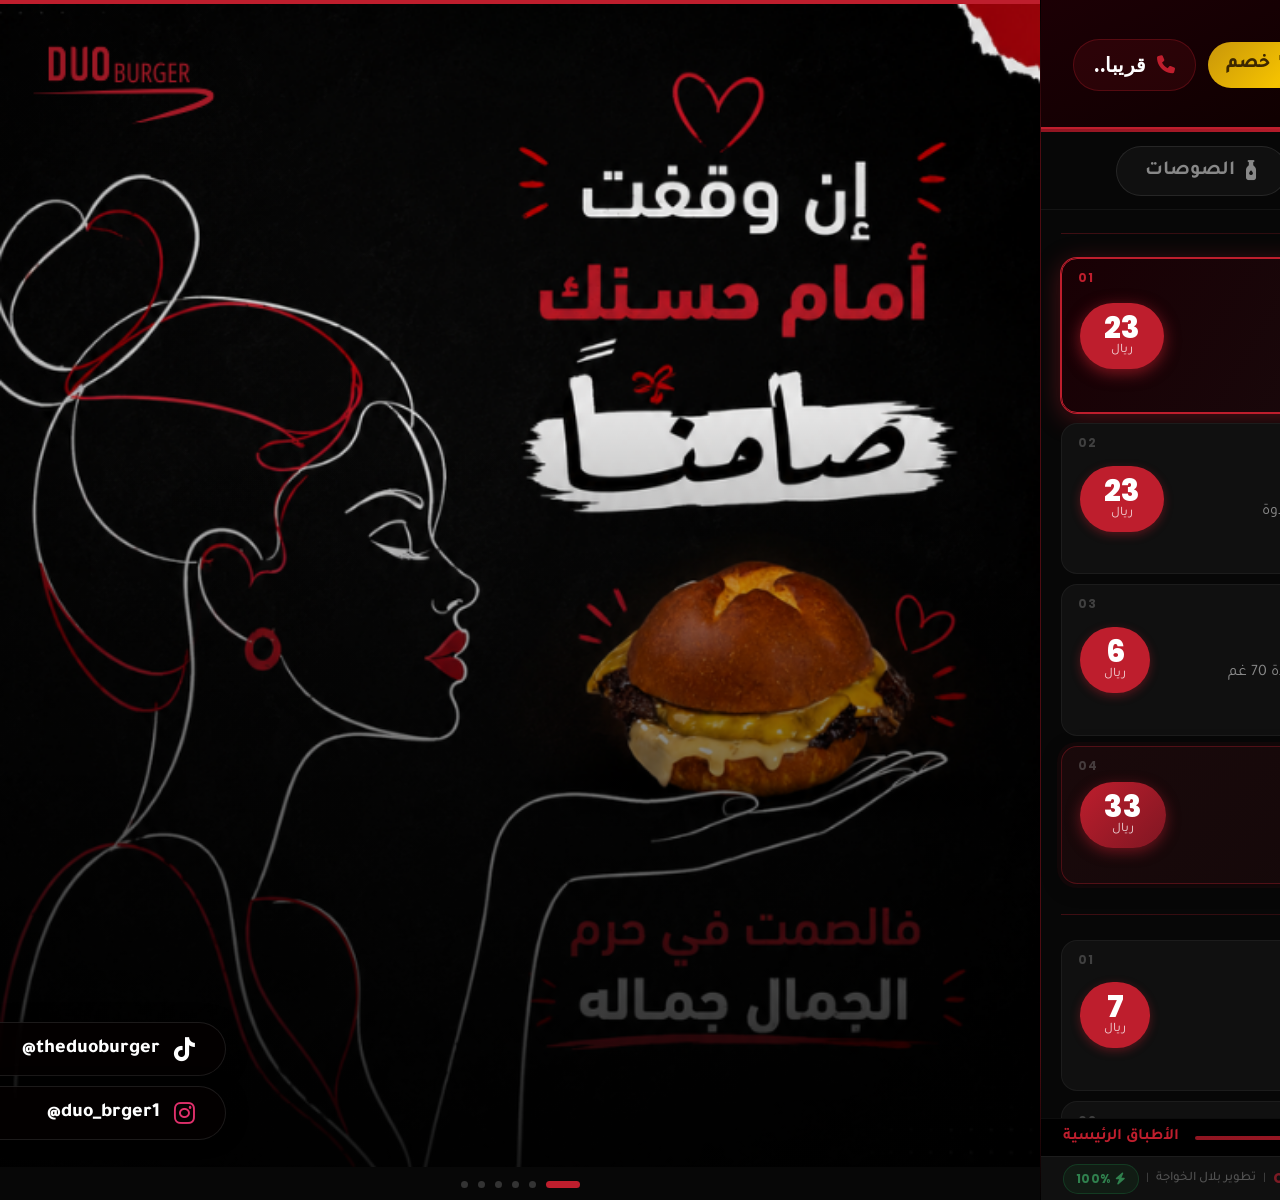
==== commit dd593e72: "Add files via upload" ====
--- a/index.html
+++ b/index.html
@@ -2,7 +2,7 @@
 <html lang="er" dir="rtl">
 <head>
   <meta charset="UTF-8">
-  <meta name="viewport" content="width=2000, height=1200, initial-scale=1.0, user-scalable=no">
+  <meta name="viewport" content="width=2000, height=1200, initial-scale=1.0, minimum-scale=1.0, maximum-scale=1.0, user-scalable=no">
   <title>DUO Menu</title>
 
   <!-- ══ PWA ══ -->
@@ -105,6 +105,11 @@
         <span class="qb-brand">QB</span>
         <span class="qb-sep">|</span>
         <span class="qb-text">تطوير بلال الخواجة</span>
+        <span class="qb-sep" id="battery-sep" style="display:none">|</span>
+        <div id="battery-widget" class="battery-widget" style="display:none">
+          <i id="battery-bolt" class="fa-solid fa-bolt" style="display:none"></i>
+          <span id="battery-pct" class="battery-pct-text"></span>
+        </div>
       </div>
     </div>
 
--- a/style.css
+++ b/style.css
@@ -48,7 +48,7 @@
   font-family:var(--ar);
   color:var(--white);
   direction:rtl;
-  touch-action:manipulation; /* ① منع التكبير بالضغط المزدوج */
+  touch-action:pan-x pan-y;  /* ① منع التكبير بالأصبعين والضغط المزدوج */
 }
 
 /* ════════════════════════════════════════════════════════
@@ -476,6 +476,7 @@
   padding:12px 22px;
   display:flex; align-items:center; justify-content:space-between;
   flex-shrink:0; gap:14px;
+  position:relative;
 }
 .tax-note { display:flex; align-items:center; gap:8px; font-size:16px; color:var(--gray); }
 .tax-note i { color:var(--red); }
@@ -485,8 +486,8 @@
 
 /* ── QB Credit ── */
 .qb-credit {
+  position:absolute; left:22px; top:50%; transform:translateY(-50%);
   display:flex; align-items:center; gap:7px;
-  margin-right:auto; /* يدفعه لأقصى اليسار في RTL */
   opacity:.55;
   transition:opacity .25s;
 }
@@ -497,6 +498,32 @@
 }
 .qb-sep  { color:var(--gray); font-size:11px; }
 .qb-text { font-size:13px; font-weight:500; color:var(--gray); }
+
+/* ── Battery Widget ── */
+.battery-widget {
+  display:flex; align-items:center; gap:5px;
+  padding:5px 12px;
+  border-radius:30px;
+  border:1px solid rgba(255,255,255,.15);
+  background:rgba(255,255,255,.07);
+  flex-shrink:0;
+  transition:background .5s, border-color .5s;
+}
+.battery-widget.charging {
+  background:rgba(34,197,94,.12);
+  border-color:rgba(34,197,94,.35);
+}
+.battery-widget.low {
+  background:rgba(239,68,68,.12);
+  border-color:rgba(239,68,68,.35);
+}
+.battery-widget i {
+  font-size:12px;
+}
+.battery-pct-text {
+  font-family:var(--en); font-size:12px; font-weight:700;
+  letter-spacing:.3px;
+}
 
 /* ════════════════════════════════════════════════════════
    PRODUCT DETAIL OVERLAY
@@ -955,6 +982,70 @@
   font-size:14px; color:rgba(255,255,255,.30);
 }
 
+/* ══ شارات المنتجات ══ */
+.item-badge {
+  display:inline-flex; align-items:center; gap:5px;
+  padding:4px 12px; border-radius:30px; margin-bottom:5px;
+  font-size:16px; font-weight:700; font-family:var(--ar);
+  white-space:nowrap; pointer-events:none; align-self:flex-start;
+}
+.badge--popular { background:linear-gradient(135deg,#ef4444,#dc2626); color:#fff; box-shadow:0 2px 12px rgba(239,68,68,.45); }
+.badge--new     { background:linear-gradient(135deg,#22c55e,#16a34a); color:#fff; box-shadow:0 2px 12px rgba(34,197,94,.45); }
+.badge--limited { background:linear-gradient(135deg,#f59e0b,#d97706); color:#fff; box-shadow:0 2px 12px rgba(245,158,11,.45); }
+
+/* شارة فوق الـ overlay */
+.product-overlay-badge-wrap { margin-bottom:8px; }
+.product-overlay-badge-wrap .item-badge {
+  position:static; font-size:22px; padding:6px 18px;
+}
+
+/* ══ الوجبة الكاملة ══ */
+.menu-item--meal {
+  background: linear-gradient(135deg,rgba(190,30,45,.10) 0%,rgba(190,30,45,.04) 100%);
+  border: 1.5px solid rgba(190,30,45,.35);
+  box-shadow: 0 0 0 4px rgba(190,30,45,.06), 0 4px 20px rgba(0,0,0,.25);
+}
+.menu-item--meal .item-name-ar { color:#f87171; }
+.menu-item--meal .item-price-badge {
+  background:linear-gradient(135deg,#be1e2d,#7f1622);
+  box-shadow:0 4px 14px rgba(190,30,45,.5);
+}
+
+/* ══ صفوف الشارات في لوحة التحكم ══ */
+.dp-badge-row {
+  padding:10px 18px; gap:10px; flex-wrap:wrap;
+  background:rgba(255,255,255,.02);
+  border-top:1px solid rgba(255,255,255,.04);
+  cursor:default;
+}
+.dp-badge-label {
+  font-size:18px !important; color:rgba(255,255,255,.5) !important;
+  flex-direction:row !important; align-items:center; gap:7px !important;
+  min-width:80px;
+}
+.dp-badge-btns { display:flex; gap:8px; flex-wrap:wrap; }
+.dp-badge-btn {
+  padding:6px 16px; border-radius:20px; border:1.5px solid rgba(255,255,255,.15);
+  font-family:var(--ar); font-size:17px; font-weight:600; cursor:pointer;
+  background:rgba(255,255,255,.06); color:rgba(255,255,255,.55);
+  transition:all .15s;
+}
+.dp-badge-btn.active           { color:#fff; border-color:currentColor; }
+.dp-badge-btn--none.active     { background:rgba(255,255,255,.15); border-color:rgba(255,255,255,.4); }
+.dp-badge-btn--popular.active  { background:#dc2626; border-color:#ef4444; box-shadow:0 0 8px rgba(239,68,68,.4); }
+.dp-badge-btn--new.active      { background:#16a34a; border-color:#22c55e; box-shadow:0 0 8px rgba(34,197,94,.4); }
+.dp-badge-btn--limited.active  { background:#d97706; border-color:#f59e0b; box-shadow:0 0 8px rgba(245,158,11,.4); }
+
+/* ══ إحصائيات اليوم ══ */
+.dp-stat-row {
+  display:flex; align-items:center; gap:12px;
+  padding:10px 18px; border-top:1px solid rgba(255,255,255,.05);
+}
+.dp-stat-name  { font-size:20px; font-weight:600; color:rgba(255,255,255,.85); min-width:160px; }
+.dp-stat-bar-wrap { flex:1; height:10px; background:rgba(255,255,255,.08); border-radius:10px; overflow:hidden; }
+.dp-stat-bar   { height:100%; border-radius:10px; background:linear-gradient(90deg,#be1e2d,#ef4444); transition:width .4s ease; }
+.dp-stat-count { font-size:20px; font-weight:700; color:#f87171; min-width:36px; text-align:center; }
+
 /* مفتاح التبديل */
 .dp-toggle { position:relative; width:64px; height:34px; flex-shrink:0; }
 .dp-toggle input { display:none; }
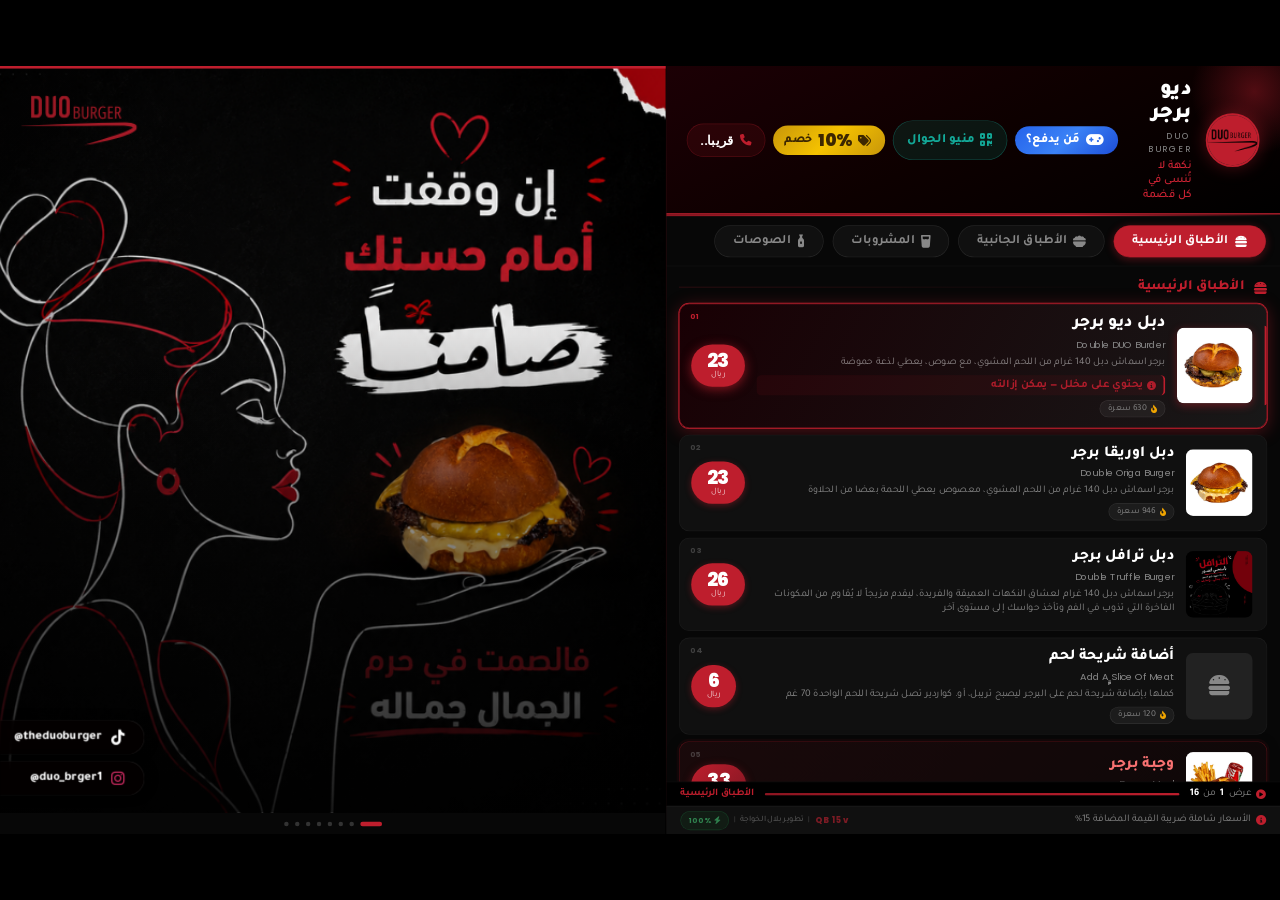
==== commit c2f37743: "Add files via upload" ====
--- a/index.html
+++ b/index.html
@@ -2,7 +2,7 @@
 <html lang="er" dir="rtl">
 <head>
   <meta charset="UTF-8">
-  <meta name="viewport" content="width=2000, height=1200, initial-scale=1.0, minimum-scale=1.0, maximum-scale=1.0, user-scalable=no">
+  <meta name="viewport" content="width=device-width, initial-scale=1.0, minimum-scale=1.0, maximum-scale=1.0, user-scalable=no">
   <title>DUO Menu</title>
 
   <!-- ══ PWA ══ -->
@@ -25,7 +25,10 @@
   <link rel="preconnect" href="https://fonts.gstatic.com" crossorigin>
   <link href="https://fonts.googleapis.com/css2?family=Tajawal:wght@300;400;500;700;800;900&family=Poppins:wght@300;400;500;600;700;800&display=swap"
         rel="stylesheet">
-  <link rel="stylesheet" href="style.css">
+  <link rel="stylesheet" href="css/style.css">
+  <link rel="stylesheet" href="css/vmenu.css">
+  <link rel="stylesheet" href="css/game.css">
+  <link rel="stylesheet" href="css/game-xo.css">
 </head>
 <body>
 <div class="screen">
@@ -49,9 +52,17 @@
           <div id="rest-name-en" class="restaurant-name-en">Burger House</div>
           <div id="rest-tagline"  class="restaurant-tagline">نكهة لا تُنسى في كل قضمة</div>
         </div>
-        <!-- رقم الهاتف + زر الخصم — يسار الهيدر -->
+        <!-- رقم الهاتف + زر الخصم + زر الألعاب — يسار الهيدر -->
         <div class="header-actions">
-          <button class="header-discount-btn" onclick="showReviewOverlay()">
+          <button class="header-games-btn" id="header-games-btn" onclick="showGamesHub()">
+            <i class="fa-solid fa-gamepad"></i>
+            <span class="hgb-label">مَن يدفع؟</span>
+          </button>
+          <button class="header-qrmenu-btn" id="header-qrmenu-btn" onclick="showQRMenuOverlay()">
+            <i class="fa-solid fa-qrcode"></i>
+            <span class="hqb-label">منيو الجوال</span>
+          </button>
+          <button class="header-discount-btn" id="store-notif-btn" onclick="showReviewOverlay()">
             <i class="fa-solid fa-tags"></i>
             <span class="hdb-pct">10%</span>
             <span class="hdb-label">خصم</span>
@@ -102,7 +113,7 @@
         <span id="wifi-name" class="wifi-name">—</span>
       </div>
       <div class="qb-credit">
-        <span class="qb-brand">QB</span>
+        <span class="qb-brand">QB 15v</span>
         <span class="qb-sep">|</span>
         <span class="qb-text">تطوير بلال الخواجة</span>
         <span class="qb-sep" id="battery-sep" style="display:none">|</span>
@@ -110,6 +121,11 @@
           <i id="battery-bolt" class="fa-solid fa-bolt" style="display:none"></i>
           <span id="battery-pct" class="battery-pct-text"></span>
         </div>
+        <span class="qb-sep" id="conn-sep" style="display:none">|</span>
+        <div id="duo-conn-mini" class="duo-conn-mini" style="display:none">
+          <span class="dcm-dot"></span>
+          <span class="dcm-label"></span>
+        </div>
       </div>
     </div>
 
@@ -161,6 +177,15 @@
         <div id="product-overlay-variants" class="product-overlay-variants" style="display:none"></div>
         <div id="product-overlay-desc" class="product-overlay-desc"></div>
 
+        <!-- مكونات المنتج (الفكرة الثالثة + الرابعة) -->
+        <div id="product-overlay-ingredients" class="product-overlay-ingredients" style="display:none"></div>
+
+        <!-- اختيار الصوص -->
+        <div id="product-overlay-sauce" class="product-overlay-sauce-picker" style="display:none">
+          <span class="sauce-picker-label"><i class="fa-solid fa-bottle-droplet"></i> اختر الصوص</span>
+          <div id="product-overlay-sauce-btns" class="sauce-picker-btns"></div>
+        </div>
+
         <!-- السعر -->
         <div id="product-overlay-price-wrap" class="product-overlay-price-wrap" style="display:none">
           <span id="product-overlay-price-num" class="product-overlay-price-num"></span>
@@ -169,6 +194,92 @@
 
       </div>
     </div>
+
+    <!-- ══ QR Menu Overlay ══ -->
+    <div id="qrmenu-overlay" class="qrmenu-overlay">
+
+      <button class="qrmenu-close" onclick="hideQRMenuOverlay()">
+        <i class="fa-solid fa-xmark"></i>
+      </button>
+
+      <!-- خلفية الهالات -->
+      <div class="qrmenu-bg">
+        <span class="qrmenu-orb qrmenu-orb-1"></span>
+        <span class="qrmenu-orb qrmenu-orb-2"></span>
+        <span class="qrmenu-sheen"></span>
+      </div>
+
+      <!-- المحتوى -->
+      <div class="qrmenu-body">
+
+        <!-- شعار + اسم المطعم -->
+        <div class="qrmenu-brand">
+          <div class="qrmenu-logo-wrap" id="qrmenu-logo-wrap">
+            <img id="qrmenu-logo-img" src="" alt="logo" style="display:none">
+            <i id="qrmenu-logo-ph" class="fa-solid fa-burger"></i>
+          </div>
+          <div class="qrmenu-brand-text">
+            <div class="qrmenu-name-ar" id="qrmenu-name-ar"></div>
+            <div class="qrmenu-name-en" id="qrmenu-name-en"></div>
+          </div>
+        </div>
+
+        <!-- كرت الـ QR -->
+        <div class="qrmenu-card">
+          <div class="qrmenu-card-label">
+            <i class="fa-solid fa-mobile-screen-button"></i>
+            <span>منيو الجوال</span>
+          </div>
+          <div class="qrmenu-qr-frame">
+            <img id="qrmenu-qr-img" class="qrmenu-qr-img" src="images/mobile-menu-qr.png" alt="QR Code"
+                 onerror="this.style.display='none';document.getElementById('qrmenu-qr-ph').style.display='flex'">
+            <div id="qrmenu-qr-ph" class="qrmenu-qr-ph" style="display:none">
+              <i class="fa-solid fa-qrcode"></i>
+              <span>أضف صورة QR هنا</span>
+              <small>images/mobile-menu-qr.png</small>
+            </div>
+            <!-- زوايا ديكورية -->
+            <span class="qr-corner qr-corner-tl"></span>
+            <span class="qr-corner qr-corner-tr"></span>
+            <span class="qr-corner qr-corner-bl"></span>
+            <span class="qr-corner qr-corner-br"></span>
+          </div>
+          <div class="qrmenu-scan-label">
+            <i class="fa-solid fa-arrow-up-from-bracket"></i>
+            امسح الكود بكاميرا هاتفك
+          </div>
+        </div>
+
+        <!-- تعليمات سريعة -->
+        <div class="qrmenu-steps">
+          <div class="qrmenu-step">
+            <span class="qrmenu-step-num">1</span>
+            <span>افتح كاميرا هاتفك أو تطبيق QR</span>
+          </div>
+          <div class="qrmenu-step">
+            <span class="qrmenu-step-num">2</span>
+            <span>وجّه الكاميرا نحو الكود</span>
+          </div>
+          <div class="qrmenu-step">
+            <span class="qrmenu-step-num">3</span>
+            <span>تصفح المنيو كاملاً على هاتفك</span>
+          </div>
+        </div>
+
+        <!-- ملاحظة الضريبة -->
+        <div class="qrmenu-tax">
+          <i class="fa-solid fa-circle-info"></i>
+          <span id="qrmenu-tax-text"></span>
+        </div>
+
+      </div><!-- /qrmenu-body -->
+
+      <!-- شريط العداد التلقائي -->
+      <div class="qrmenu-timer-bar">
+        <div id="qrmenu-timer-fill" class="qrmenu-timer-fill"></div>
+      </div>
+
+    </div><!-- /qrmenu-overlay -->
 
     <!-- ══ Review / Discount Overlay ══ -->
     <div id="review-overlay" class="review-overlay">
@@ -311,30 +422,280 @@
   </div>
 </div>
 
-<!-- ══ Dev: Admin Panel ══ -->
-<div id="dev-panel" style="display:none;position:fixed;inset:0;z-index:99991;
-     background:rgba(0,0,0,.90);align-items:center;justify-content:center;
-     backdrop-filter:blur(8px);-webkit-backdrop-filter:blur(8px)">
-  <div class="dev-panel-box">
-    <div class="dev-panel-header">
-      <i class="fa-solid fa-gear"></i>
-      <span>لوحة التحكم</span>
-      <button class="dev-panel-close-btn" onclick="closeAdminPanel()">
-        <i class="fa-solid fa-xmark"></i>
+<!-- ══════════════════════════════════════════
+     VERTICAL LAYOUT — العرض السينمائي  (1080 × 1920)
+     صورة المنتج أعلى الوسط · أسامي القسم في صف أفقي ·
+     الاسم بالعربي مقابل الإنجليزي + السعر + الوصف
+     يُفعَّل من لوحة التحكم ← ضبط الشاشة
+══════════════════════════════════════════ -->
+<div class="screen screen--vertical" id="screen-vertical" style="display:none">
+
+  <!-- خلفية موحّدة بألوان الهوية مع حركة بطيئة -->
+  <div class="vx-bg">
+    <span class="vx-orb vx-orb-1"></span>
+    <span class="vx-orb vx-orb-2"></span>
+    <span class="vx-orb vx-orb-3"></span>
+    <span class="vx-sheen"></span>
+  </div>
+  <div class="vx-vignette"></div>
+  <div class="vx-grain"></div>
+
+  <!-- ── الهيدر ── -->
+  <div class="vx-header">
+    <div class="vx-head-top">
+      <div class="vx-logo-wrap" id="vl-logo-wrap">
+        <img id="vx-logo-img" src="" alt="logo" style="display:none">
+        <div id="vx-logo-ph" class="vx-logo-ph"><i class="fa-solid fa-burger"></i></div>
+      </div>
+      <div class="vx-head-text">
+        <div id="vx-rest-ar"  class="vx-rest-ar"></div>
+        <div id="vx-rest-en"  class="vx-rest-en"></div>
+        <div id="vx-rest-tag" class="vx-rest-tag"></div>
+      </div>
+
+      <div class="vx-act-phone" id="vl-phone-row">
+        <i class="fa-solid fa-phone"></i><span id="vl-phone-value">----</span>
+      </div>
+    </div>
+  </div>
+
+  <!-- ── شريط الأقسام: التنقّل بين الأقسام ── -->
+  <div class="vx-cat-bar">
+    <div class="vx-cat-tabs" id="vx-cat-tabs"></div>
+  </div>
+
+  <!-- ── المسرح ── -->
+  <div class="vx-stage" id="vx-stage">
+
+    <!-- صورة المنتج + أزرار التنقّل بين المنتجات -->
+    <div class="vx-img-stage">
+      <div class="vx-img-halo"></div>
+      <div class="vx-img-frame">
+        <div id="vx-img-ph" class="vx-img-ph on"><i class="fa-solid fa-burger"></i></div>
+        <img id="vx-img"  class="vx-img" src="" alt="">
+        <img id="vx-img2" class="vx-img" src="" alt="">
+        <div class="vx-img-gloss"></div>
+      </div>
+      <div id="vx-img-badge" class="vx-img-badge"></div>
+
+      <button class="vx-nav vx-nav-prev" id="vx-nav-prev" aria-label="المنتج السابق">
+        <i class="fa-solid fa-chevron-right"></i>
       </button>
-    </div>
-    <div id="dev-panel-body" class="dev-panel-body"></div>
-    <div class="dp-footer" id="dp-footer">
-      <button class="dev-btn-save" onclick="saveDevSettings()">
-        <i class="fa-solid fa-floppy-disk"></i> حفظ التغييرات
+      <button class="vx-nav vx-nav-next" id="vx-nav-next" aria-label="المنتج التالي">
+        <i class="fa-solid fa-chevron-left"></i>
       </button>
     </div>
-  </div>
+
+    <!-- أسامي منتجات القسم — صف أفقي واحد -->
+    <div class="vx-names-holder" id="vx-names-holder">
+      <div class="vx-names" id="vx-names"></div>
+      <div class="vx-underline" id="vx-underline"></div>
+    </div>
+
+    <!-- التفاصيل: العربي وتحته الإنجليزي ⟷ السعر + الوصف -->
+    <div class="vx-details" id="vx-details">
+
+      <div class="vx-det-ar">
+        <div id="vx-name-ar" class="vx-name-ar"></div>
+        <div id="vx-name-en" class="vx-name-en"></div>
+        <div class="vx-ar-meta">
+          <div id="vx-cal"  class="vx-cal"></div>
+          <div id="vx-meal" class="vx-meal"><i class="fa-solid fa-utensils"></i> وجبة كاملة</div>
+        </div>
+        <!-- مكونات المنتج — في العمود الأيمن تحت الاسم -->
+        <div id="vx-ingredients" class="vx-ingredients"></div>
+      </div>
+
+      <div class="vx-det-div"></div>
+
+      <div class="vx-det-info">
+        <div class="vx-price" id="vx-price">
+          <span id="vx-price-num" class="vx-price-num">0</span>
+          <span class="vx-price-cur">ريال</span>
+        </div>
+        <div id="vx-desc"     class="vx-desc"></div>
+        <div id="vx-variants" class="vx-variants"></div>
+
+        <!-- اختيار الصوص (عمودي) -->
+        <div id="vx-sauce-picker" class="vx-sauce-picker" style="display:none">
+          <span class="vx-sauce-label"><i class="fa-solid fa-bottle-droplet"></i> اختر الصوص</span>
+          <div id="vx-sauce-btns" class="vx-sauce-btns"></div>
+        </div>
+      </div>
+
+    </div>
+
+  </div><!-- /vx-stage -->
+
+  <!-- مؤشر التصفح اليدوي -->
+  <div class="vx-paused" id="vx-paused">
+    <i class="fa-solid fa-hand-pointer"></i><span>تصفح يدوي</span>
+  </div>
+
+  <!-- ── الفوتر ── -->
+  <div class="vx-footer">
+    <div class="vx-foot-tax">
+      <i class="fa-solid fa-circle-info"></i>
+      <span id="vx-tax-text"></span>
+    </div>
+
+    <div class="vx-foot-right">
+      <span>QB 15v</span>
+      <span class="vx-sep">|</span>
+      <span>تطوير بلال الخواجة</span>
+      <span class="vx-sep" id="vl-battery-sep" style="display:none">|</span>
+      <div id="vl-battery-widget" class="battery-widget" style="display:none">
+        <i id="vl-battery-bolt" class="fa-solid fa-bolt" style="display:none"></i>
+        <span id="vl-battery-pct" class="battery-pct-text"></span>
+      </div>
+      <span class="vx-sep" id="vl-conn-sep" style="display:none">|</span>
+      <div id="vl-duo-conn-mini" class="duo-conn-mini" style="display:none">
+        <span class="dcm-dot"></span>
+        <span class="dcm-label"></span>
+      </div>
+    </div>
+  </div>
+
+</div><!-- /screen--vertical -->
+
+<!-- لوحة التحكم أصبحت صفحة منفصلة: dashboard.html -->
+
+<!-- ══════════════════════════════════════════
+     REACTION GAME OVERLAY  (تحدّي الرد السريع)
+══════════════════════════════════════════ -->
+<div id="game-overlay" class="game-overlay">
+
+  <!-- شريط علوي: الجولة + النتيجة + إغلاق -->
+  <div class="game-topbar">
+    <button class="game-close" onclick="exitDuoGame()"><i class="fa-solid fa-xmark"></i></button>
+    <div class="game-round" id="game-round">الجولة 1 / 3</div>
+    <div class="game-score">
+      <span class="gs-cell gs-you"><b id="game-score-you">0</b><small>أنت</small></span>
+      <span class="gs-sep">–</span>
+      <span class="gs-cell gs-opp"><b id="game-score-opp">0</b><small>المنافس</small></span>
+    </div>
+  </div>
+
+  <!-- منطقة الضغط الكبيرة -->
+  <div id="game-tap" class="game-tap" onclick="gameTap()">
+    <div class="game-flash"></div>
+    <div class="game-center">
+      <div class="game-big"  id="game-big">استعد…</div>
+      <div class="game-sub"  id="game-sub">انتظر تحوّل الشاشة للأخضر</div>
+    </div>
+  </div>
+
+  <!-- لوحة نتيجة الجولة / نهاية اللعبة -->
+  <div id="game-result" class="game-result">
+    <div class="game-result-box">
+      <div class="game-result-icon" id="game-result-icon"><i class="fa-solid fa-trophy"></i></div>
+      <div class="game-result-title" id="game-result-title">—</div>
+      <div class="game-result-sub"   id="game-result-sub"></div>
+      <div class="game-result-actions" id="game-result-actions"></div>
+    </div>
+  </div>
+
 </div>
 
-<script src="products.js"></script>
-<script src="slides.js"></script>
-<script src="main.js"></script>
+<!-- ══════════════════════════════════════════
+     SPEED X-O GAME OVERLAY  (إكس-أو السريع)
+══════════════════════════════════════════ -->
+<div id="xo-overlay" class="xo-overlay">
+
+  <div class="xo-topbar">
+    <button class="xo-close" onclick="exitXO()"><i class="fa-solid fa-xmark"></i></button>
+    <div class="xo-title"><i class="fa-solid fa-hashtag"></i> إكس–أو السريع</div>
+    <div class="xo-scores">
+      <span class="xo-sc xo-sc-you"><b id="xo-score-you">0</b><small>أنت</small></span>
+      <span class="xo-sc-sep">–</span>
+      <span class="xo-sc xo-sc-opp"><b id="xo-score-opp">0</b><small>المنافس</small></span>
+    </div>
+  </div>
+
+  <div class="xo-turnbar">
+    <div class="xo-turn" id="xo-turn">—</div>
+    <div class="xo-timer"><div class="xo-timer-fill" id="xo-timer-fill"></div></div>
+  </div>
+
+  <div class="xo-board" id="xo-board"></div>
+
+  <div id="xo-result" class="xo-result">
+    <div class="xo-result-box">
+      <div class="xo-result-icon" id="xo-result-icon"><i class="fa-solid fa-trophy"></i></div>
+      <div class="xo-result-title" id="xo-result-title">—</div>
+      <div class="xo-result-actions" id="xo-result-actions"></div>
+    </div>
+  </div>
+
+</div>
+
+<!-- ══════════════════════════════════════════
+     GAMES HUB  (مَن يدفع الحساب؟)
+══════════════════════════════════════════ -->
+<div id="games-hub" class="games-hub">
+  <div class="gh-backdrop" onclick="hideGamesHub()"></div>
+
+  <div class="gh-panel">
+    <button class="gh-close" onclick="hideGamesHub()"><i class="fa-solid fa-xmark"></i></button>
+
+    <div class="gh-header">
+      <div class="gh-flame"><i class="fa-solid fa-fire"></i></div>
+      <div class="gh-title">مَن يدفع الحساب؟</div>
+      <div class="gh-sub">تبون تكرمون بعض؟ خلّوا اللعبة تحسمها — الفائز هو مَن يشرّف ويدفع الحساب!</div>
+    </div>
+
+    <div id="gh-status" class="gh-status"></div>
+
+    <div class="gh-cards">
+
+      <!-- تحدّي الرد السريع -->
+      <div class="gh-card">
+        <div class="gh-card-icon gh-icon-reaction"><i class="fa-solid fa-bolt"></i></div>
+        <div class="gh-card-name">تحدّي الرد السريع</div>
+        <div class="gh-card-idea">أسرع لاعب يضغط عند تحوّل الشاشة للأخضر يكسب الجولة.</div>
+        <ol class="gh-steps">
+          <li>الشاشتان حمراء — استعدّوا.</li>
+          <li>عند تحوّلها للأخضر: اضغط بأسرع ما يمكن!</li>
+          <li>الأسرع يفوز — الأفضل من ٣ جولات. والفائز يدفع الحساب.</li>
+        </ol>
+        <button class="gh-play gh-play--reaction" onclick="hubPlay('reaction')">
+          <i class="fa-solid fa-play"></i> ابدأ اللعب
+        </button>
+      </div>
+
+      <!-- إكس-أو السريع -->
+      <div class="gh-card">
+        <div class="gh-card-icon gh-icon-xo"><i class="fa-solid fa-hashtag"></i></div>
+        <div class="gh-card-name">إكس–أو السريع</div>
+        <div class="gh-card-idea">إكس-أو التقليدية لكن بعدّاد ٣ ثوانٍ لكل حركة!</div>
+        <ol class="gh-steps">
+          <li>كل لاعب برمز: X أو O.</li>
+          <li>لديك ٣ ثوانٍ للعب — تأخّرت؟ ينتقل الدور فوراً!</li>
+          <li>أول من يصنع خطاً يفوز. والفائز يدفع الحساب.</li>
+        </ol>
+        <button class="gh-play gh-play--xo" onclick="hubPlay('xo')">
+          <i class="fa-solid fa-play"></i> ابدأ اللعب
+        </button>
+      </div>
+
+    </div>
+  </div>
+</div>
+
+<script src="js/products.js"></script>
+<script src="js/slides.js"></script>
+<script src="js/main.js"></script>
+<script src="js/vmenu.js"></script>
+<script src="js/game.js"></script>
+<script src="js/game-xo.js"></script>
+<script src="js/games-hub.js"></script>
+
+<!-- ══ ربط الأجهزة عبر Firebase Realtime Database — اتصال تلقائي ══ -->
+<script src="https://www.gstatic.com/firebasejs/10.12.5/firebase-app-compat.js"></script>
+<script src="https://www.gstatic.com/firebasejs/10.12.5/firebase-database-compat.js"></script>
+<script src="js/duo-config.js"></script>
+<script src="js/duo-connect.js"></script>
+<script src="js/duo-sync.js"></script>
 
 
 <!-- ══ PWA Service Worker Registration ══ -->
--- a/css/style.css
+++ b/css/style.css
@@ -0,0 +1,1948 @@
+/* =========================================================
+   Burger House — Digital Menu
+   1920 × 1200 px  (iPad landscape)  |  #000 + #be1e2d
+   ========================================================= */
+
+@import url('https://fonts.googleapis.com/css2?family=Tajawal:wght@300;400;500;700;800;900&family=Poppins:wght@300;400;500;600;700;800&display=swap');
+
+:root {
+  --red:      #be1e2d;
+  --red-dk:   #8f1521;
+  --red-lt:   #d42435;
+  --red-glow: rgba(190,30,45,.40);
+  --red-soft: rgba(190,30,45,.12);
+  --red-edge: rgba(190,30,45,.30);
+
+  --black: #000;
+  --bg:    #070707;
+  --s1:    #101010;
+  --s2:    #181818;
+  --s3:    #222;
+
+  --b0: rgba(255,255,255,.05);
+  --b1: rgba(255,255,255,.09);
+
+  --white: #fff;
+  --gray:  #888;
+  --lite:  #ccc;
+
+  --ar: 'Tajawal', sans-serif;
+  --en: 'Poppins',  sans-serif;
+
+  /* 2000 × 1200 */
+  --slide-w: 1040px;
+  --menu-w:   959px;
+
+  --rp: 100px;
+  --rl: 16px;
+  --rm: 11px;
+}
+
+*,*::before,*::after { box-sizing:border-box; margin:0; padding:0; }
+button { border:none; outline:none; cursor:pointer; font-family:inherit; background:none; }
+
+html,body {
+  width:100%; height:100%;
+  overflow:hidden;
+  background:var(--black);
+  font-family:var(--ar);
+  color:var(--white);
+  direction:rtl;
+  touch-action:pan-x pan-y;  /* ① منع التكبير بالأصبعين والضغط المزدوج */
+}
+
+/* ════════════════════════════════════════════════════════
+   SCREEN  —  مقاس التصميم الثابت 2000×1200، يُحجَّم عبر JS
+   (fitScreenToViewport) ليملأ نافذة المتصفح دون قصّ.
+════════════════════════════════════════════════════════ */
+.screen {
+  display:flex;
+  width:2000px; height:1200px;
+  position:absolute; top:0; left:0;
+  transform-origin:top left;
+}
+
+/* ════════════════════════════════════════════════════════
+   SLIDE PANEL  (left · 1000px)
+════════════════════════════════════════════════════════ */
+.slide-panel {
+  width:var(--slide-w); height:100%;
+  display:flex; flex-direction:column;
+  background:var(--black);
+  flex-shrink:0; overflow:hidden;
+  position:relative;
+}
+
+/* ── Slides ── */
+.slides-wrapper {
+  flex:1; position:relative;
+  overflow:hidden; min-height:0;
+}
+.slide {
+  position:absolute; inset:0;
+  opacity:0; transition:opacity 1.4s cubic-bezier(.4,0,.2,1);
+  will-change:opacity;
+}
+.slide.active { opacity:1; }
+.slide-img { width:100%; height:100%; object-fit:cover; display:block; }
+
+.slide::after {
+  content:''; position:absolute; inset:0; pointer-events:none;
+  background:
+    linear-gradient(to top,  rgba(0,0,0,.90) 0%, rgba(0,0,0,.40) 42%, transparent 65%),
+    linear-gradient(to right, rgba(0,0,0,.22) 0%, transparent 48%);
+}
+.slide::before {
+  content:''; position:absolute; top:0; left:0; right:0;
+  height:4px; background:var(--red); z-index:3;
+}
+
+.slide-content {
+  position:absolute; bottom:0; left:0; right:0;
+  padding:32px 48px 48px;
+  z-index:2;
+}
+.slide-badge {
+  display:inline-flex; align-items:center; gap:8px;
+  padding:8px 24px; border-radius:var(--rp);
+  font-size:18px; font-weight:700; margin-bottom:16px;
+}
+.slide-badge.red   { background:var(--red); color:#fff; }
+.slide-badge.gold  { background:linear-gradient(135deg,#b8860b,#f0d060); color:#000; }
+.slide-badge.green { background:#15693b; color:#fff; }
+.slide-badge:empty { display:none; }
+
+.slide-title-ar {
+  font-size:72px; font-weight:900;
+  color:var(--white); line-height:1.15;
+  text-shadow:0 3px 18px rgba(0,0,0,.9);
+}
+.slide-title-en {
+  font-family:var(--en); font-size:18px; font-weight:300;
+  color:rgba(255,255,255,.48); letter-spacing:2.5px; text-transform:uppercase;
+  margin-top:6px;
+}
+.slide-desc {
+  font-size:26px; color:rgba(255,255,255,.78);
+  margin-top:14px; line-height:1.55;
+}
+.slide-price-tag {
+  display:inline-flex; align-items:baseline; gap:6px;
+  margin-top:18px; background:var(--red);
+  padding:12px 32px; border-radius:var(--rp);
+  font-size:38px; font-weight:900; color:#fff;
+  box-shadow:0 4px 20px var(--red-glow);
+}
+.slide-price-tag .currency { font-size:18px; font-weight:400; opacity:.82; }
+
+/* Dots */
+.slide-dots {
+  display:flex; justify-content:center; align-items:center;
+  gap:10px; padding:14px 0 12px;
+  background:var(--bg); flex-shrink:0;
+}
+.dot {
+  height:7px; width:7px; border-radius:var(--rp);
+  background:rgba(255,255,255,.18); transition:all .4s; cursor:pointer;
+}
+.dot.active { width:34px; background:var(--red); }
+
+/* ════════════════════════════════════════════════════════
+   SOCIAL BARS  (يسار لوحة الترويج — مكدّسة)
+════════════════════════════════════════════════════════ */
+.social-bars {
+  position:absolute; left:0; bottom:60px;
+  z-index:9;
+  display:flex; flex-direction:column; gap:10px;
+}
+
+.social-bar {
+  display:flex; align-items:center; gap:14px;
+  padding:14px 30px 14px 22px;
+  background:rgba(4,0,1,.82);
+  backdrop-filter:blur(12px); -webkit-backdrop-filter:blur(12px);
+  border-radius:0 100px 100px 0;
+  border:1px solid rgba(255,255,255,.10); border-left:none;
+  box-shadow:4px 0 18px rgba(0,0,0,.45);
+  transition:transform .25s ease, box-shadow .25s ease;
+}
+
+.social-bar i       { font-size:24px; flex-shrink:0; }
+.social-bar span    { font-size:20px; font-weight:800; color:#fff; white-space:nowrap; }
+
+.social-bar-tiktok .fa-tiktok       { color:#ffffff; }
+.social-bar-instagram .fa-instagram { color:#e1306c; }
+
+/* ════════════════════════════════════════════════════════
+   DIVIDER
+════════════════════════════════════════════════════════ */
+.panel-divider {
+  width:1px; height:100%;
+  background:linear-gradient(to bottom,
+    transparent 0%, var(--red) 12%, var(--red) 88%, transparent 100%);
+  opacity:.4; flex-shrink:0;
+}
+
+/* ════════════════════════════════════════════════════════
+   MENU PANEL  (right · 919px)
+════════════════════════════════════════════════════════ */
+.menu-panel {
+  width:var(--menu-w); height:100%;
+  display:flex; flex-direction:column;
+  background:var(--bg); flex-shrink:0; overflow:hidden;
+}
+
+/* Header */
+.menu-header {
+  background:linear-gradient(155deg,#1c0005 0%,#0d0000 50%,var(--black) 100%);
+  border-bottom:2px solid var(--red);
+  padding:20px 32px 18px;
+  flex-shrink:0; position:relative; overflow:hidden;
+}
+.menu-header::after {
+  content:''; position:absolute; top:-60px; right:-60px;
+  width:200px; height:200px;
+  background:radial-gradient(circle,var(--red-glow) 0%,transparent 70%);
+  pointer-events:none;
+}
+.header-top { display:flex; align-items:center; gap:22px; }
+
+.logo-wrap {
+  width:84px; height:84px; border-radius:50%;
+  overflow:hidden; background:var(--s3);
+  border:3px solid var(--red); flex-shrink:0;
+  display:flex; align-items:center; justify-content:center;
+  box-shadow:0 0 26px var(--red-glow);
+}
+.logo-wrap img { width:100%; height:100%; object-fit:cover; }
+.logo-placeholder { font-size:38px; color:var(--red); }
+
+.header-text { flex:1; }
+.restaurant-name-ar { font-size:34px; font-weight:900; line-height:1.1; }
+.restaurant-name-en {
+  font-family:var(--en); font-size:14px; font-weight:400;
+  color:var(--gray); letter-spacing:3px; text-transform:uppercase; margin-top:4px;
+}
+.restaurant-tagline { font-size:18px; font-weight:500; color:var(--red-lt); margin-top:5px; }
+
+/* غلاف الهاتف + زر الخصم — يسار الهيدر */
+.header-actions {
+  margin-right:auto;
+  display:flex; align-items:center; gap:12px; flex-shrink:0;
+}
+
+/* رقم الهاتف */
+.header-phone {
+  display:flex; align-items:center; gap:10px;
+  padding:10px 20px;
+  background:var(--red-soft);
+  border:1px solid var(--red-edge);
+  border-radius:var(--rp);
+  flex-shrink:0;
+}
+.header-phone i    { color:var(--red); font-size:18px; }
+.header-phone span {
+  font-family:var(--en); font-size:20px; font-weight:700;
+  color:var(--white); direction:ltr; letter-spacing:.5px;
+}
+
+/* ── زر الخصم 10% ── */
+@keyframes discountPulse {
+  0%,100% { box-shadow:0 0 0 0 rgba(255,196,0,.0),  0 4px 16px rgba(0,0,0,.35); }
+  50%      { box-shadow:0 0 0 8px rgba(255,196,0,.18), 0 4px 20px rgba(0,0,0,.45); }
+}
+.header-discount-btn {
+  display:flex; align-items:center; gap:9px;
+  padding:10px 22px 10px 18px;
+  background:linear-gradient(135deg,#c8960a 0%,#f5c200 50%,#c8960a 100%);
+  border-radius:var(--rp);
+  cursor:pointer;
+  animation:discountPulse 2.4s ease-in-out infinite;
+  flex-shrink:0;
+  transition:transform .15s;
+}
+.header-discount-btn:active { transform:scale(.93); }
+.header-discount-btn i  { font-size:20px; color:#3d2700; }
+.hdb-pct  { font-family:var(--en); font-size:26px; font-weight:900; color:#3d2700; line-height:1; }
+.hdb-label { font-size:19px; font-weight:800; color:#3d2700; }
+
+/* ── زر الألعاب "مَن يدفع؟" ── */
+@keyframes gamesGlow {
+  0%,100% { box-shadow:0 0 0 0 rgba(59,130,246,0), 0 4px 16px rgba(0,0,0,.35); }
+  50%     { box-shadow:0 0 0 8px rgba(59,130,246,.16), 0 4px 20px rgba(0,0,0,.45); }
+}
+.header-games-btn {
+  display:flex; align-items:center; gap:9px;
+  padding:10px 22px 10px 18px;
+  background:linear-gradient(135deg,#2563eb 0%,#3b82f6 50%,#1d4ed8 100%);
+  border-radius:var(--rp);
+  cursor:pointer; flex-shrink:0;
+  animation:gamesGlow 2.6s ease-in-out infinite;
+  transition:transform .15s;
+}
+.header-games-btn:active { transform:scale(.93); }
+.header-games-btn i { font-size:22px; color:#fff; }
+.hgb-label { font-size:20px; font-weight:800; color:#fff; }
+
+.red-strip {
+  height:3px;
+  background:linear-gradient(90deg,var(--red-dk),var(--red),var(--red-lt),transparent);
+  flex-shrink:0;
+}
+
+/* Category anchor tabs */
+.category-tabs {
+  display:flex; gap:14px;
+  padding:14px 22px 13px;
+  background:var(--bg);
+  border-bottom:1px solid var(--b0);
+  flex-shrink:0;
+  overflow-x:auto; scrollbar-width:none;
+}
+.category-tabs::-webkit-scrollbar { display:none; }
+
+.cat-tab {
+  display:flex; align-items:center; gap:10px;
+  padding:12px 28px; border-radius:var(--rp);
+  border:1.5px solid var(--b1); background:var(--s1);
+  transition:all .25s; flex-shrink:0; white-space:nowrap;
+  color:var(--gray);
+}
+.cat-tab i { font-size:20px; transition:color .25s; }
+.cat-tab-label { font-size:20px; font-weight:700; transition:color .25s; }
+
+.cat-tab:hover { border-color:var(--red-edge); background:var(--red-soft); color:var(--white); }
+.cat-tab:hover i { color:var(--red); }
+.cat-tab.active {
+  background:var(--red); border-color:var(--red); color:#fff;
+  box-shadow:0 3px 14px var(--red-glow);
+}
+.cat-tab.active i { color:#fff; }
+.cat-tab.active .cat-tab-label { color:#fff; }
+
+/* Items scrollable area */
+.menu-items-area {
+  flex:1; overflow-y:auto;
+  padding:14px 20px 18px;
+  scrollbar-width:thin; scrollbar-color:var(--red) transparent;
+  min-height:0;
+  position:relative;
+  overscroll-behavior:contain;
+}
+.menu-items-area::-webkit-scrollbar { width:5px; }
+.menu-items-area::-webkit-scrollbar-thumb { background:var(--red); border-radius:3px; }
+
+/* Section heading (anchor target) */
+.section-heading {
+  display:flex; align-items:center; gap:14px;
+  margin:18px 0 12px;
+  scroll-margin-top:8px;
+}
+.section-heading:first-child { margin-top:6px; }
+.section-heading i { color:var(--red); font-size:22px; }
+.section-heading-text { font-size:22px; font-weight:800; color:var(--red); }
+.section-heading-line {
+  flex:1; height:1px;
+  background:linear-gradient(90deg,var(--red-edge),transparent);
+}
+
+/* ── Item card ── */
+.menu-item {
+  display:flex; align-items:center; gap:18px;
+  background:var(--s1);
+  border-radius:var(--rl);
+  padding:16px 22px 16px 18px;
+  margin-bottom:10px;
+  border:1px solid var(--b0);
+  position:relative;
+  transition:border-color .5s ease, box-shadow .5s ease, background .5s ease;
+  will-change:border-color, box-shadow, background;
+}
+
+/* right accent stripe */
+.menu-item::after {
+  content:''; position:absolute;
+  right:0; top:18%; bottom:18%; width:3px;
+  background:var(--red);
+  border-radius:0 var(--rl) var(--rl) 0;
+  opacity:0; transition:opacity .3s;
+}
+
+/* image */
+.item-img-wrap {
+  width:104px; height:104px; border-radius:var(--rm);
+  overflow:hidden; flex-shrink:0; background:var(--s3);
+  transition:width .5s ease, height .5s ease, box-shadow .5s ease;
+  will-change:width, height;
+}
+.item-img-wrap img { width:100%; height:100%; object-fit:cover; display:block; }
+.item-img-placeholder {
+  width:100%; height:100%;
+  display:flex; align-items:center; justify-content:center;
+  color:var(--gray); font-size:36px;
+}
+
+/* text */
+.item-info { flex:1; min-width:0; }
+.item-name-ar {
+  font-size:24px; font-weight:800; color:var(--white); line-height:1.2;
+  transition:font-size .5s ease, color .5s ease;
+}
+.item-name-en {
+  font-family:var(--en); font-size:15px; color:var(--gray);
+  font-weight:400; margin-top:3px; text-transform:capitalize;
+}
+.item-desc {
+  font-size:16px; color:rgba(255,255,255,.5);
+  margin-top:6px; line-height:1.4;
+  display:-webkit-box; -webkit-line-clamp:2;
+  -webkit-box-orient:vertical; overflow:hidden;
+}
+/* Variant tags — in menu card */
+.item-variants {
+  display:flex; flex-wrap:wrap; gap:5px; margin-top:6px;
+}
+.item-variant-tag {
+  font-size:13px; font-family:var(--ar); font-weight:500;
+  padding:3px 11px; border-radius:100px;
+  background:rgba(190,30,45,.12); border:1px solid rgba(190,30,45,.30);
+  color:rgba(255,255,255,.70);
+}
+
+.item-meta { display:flex; align-items:center; gap:8px; margin-top:7px; }
+.cal-badge {
+  display:inline-flex; align-items:center; gap:4px;
+  background:rgba(255,255,255,.05); border:1px solid var(--b1);
+  padding:4px 12px; border-radius:var(--rp);
+  font-size:14px; color:var(--gray);
+}
+.cal-badge i { color:#f0a500; font-size:13px; }
+
+/* price */
+.item-price-wrap { flex-shrink:0; }
+.item-price-badge {
+  background:var(--red); color:#fff;
+  border-radius:var(--rp); padding:10px 24px; text-align:center;
+  box-shadow:0 3px 10px var(--red-glow);
+  transition:box-shadow .3s;
+}
+.item-price-num {
+  font-family:var(--en); font-size:30px; font-weight:800;
+  line-height:1; display:block;
+}
+.item-price-cur { font-size:13px; opacity:.82; display:block; text-align:center; }
+
+/* item number */
+.item-num {
+  position:absolute; top:10px; left:16px;
+  font-family:var(--en); font-size:12px; font-weight:700;
+  color:var(--gray); opacity:.4; letter-spacing:.5px;
+  transition:color .3s, opacity .3s;
+}
+
+/* ── HIGHLIGHTED item ── */
+.menu-item.highlighted {
+  scroll-margin: 20px;
+  border-color:var(--red);
+  background:linear-gradient(120deg,#190004 0%,var(--s2) 100%);
+  box-shadow:0 0 0 1px var(--red), 0 5px 26px var(--red-glow);
+  animation:glow-pulse 2.2s ease-in-out infinite, highlight-in .5s ease forwards;
+}
+.menu-item.highlighted::after { opacity:1; }
+.menu-item.highlighted .item-img-wrap {
+  width:118px; height:118px;
+  box-shadow:0 4px 14px rgba(190,30,45,.45);
+}
+.menu-item.highlighted .item-name-ar { font-size:27px; }
+.menu-item.highlighted .item-price-badge { box-shadow:0 4px 16px rgba(190,30,45,.65); }
+.menu-item.highlighted .item-num { color:var(--red); opacity:1; }
+
+@keyframes glow-pulse {
+  0%,100% { box-shadow:0 0 0 1px var(--red), 0 5px 22px var(--red-glow); }
+  50%      { box-shadow:0 0 0 1px var(--red), 0 8px 34px rgba(190,30,45,.55); }
+}
+
+/* Smooth entrance when item first becomes highlighted */
+@keyframes highlight-in {
+  from { opacity:.6; }
+  to   { opacity:1; }
+}
+
+/* ── Status bar ── */
+.scroll-status-bar {
+  display:flex; align-items:center;
+  padding:9px 22px;
+  background:var(--black);
+  border-top:1px solid var(--b0);
+  flex-shrink:0; gap:16px;
+}
+.scroll-item-indicator {
+  display:flex; align-items:center; gap:7px;
+  font-size:16px; color:var(--gray); white-space:nowrap;
+}
+.scroll-item-indicator i { color:var(--red); font-size:15px; }
+.scroll-item-indicator strong { color:var(--white); font-weight:700; }
+.scroll-timer-track {
+  flex:1; height:4px;
+  background:rgba(255,255,255,.07);
+  border-radius:2px; overflow:hidden;
+}
+.scroll-timer-fill {
+  height:100%; width:0%;
+  background:linear-gradient(90deg,var(--red-dk),var(--red));
+  transition:width linear;
+}
+.scroll-cat-label { font-size:16px; font-weight:700; color:var(--red); white-space:nowrap; }
+
+/* ── Footer ── */
+.menu-footer {
+  background:var(--s1); border-top:1px solid var(--b0);
+  padding:12px 22px;
+  display:flex; align-items:center; justify-content:space-between;
+  flex-shrink:0; gap:14px;
+  position:relative;
+}
+.tax-note { display:flex; align-items:center; gap:8px; font-size:16px; color:var(--gray); }
+.tax-note i { color:var(--red); }
+.wifi-info { display:flex; align-items:center; gap:8px; font-size:16px; color:var(--gray); }
+.wifi-info i { color:#4a9eff; }
+.wifi-name { color:var(--white); font-weight:600; }
+
+/* ── QB Credit ── */
+.qb-credit {
+  position:absolute; left:22px; top:50%; transform:translateY(-50%);
+  display:flex; align-items:center; gap:7px;
+  opacity:.55;
+  transition:opacity .25s;
+}
+.qb-credit:hover { opacity:.85; }
+.qb-brand {
+  font-family:var(--en); font-size:13px; font-weight:800;
+  color:var(--red-lt); letter-spacing:1.5px;
+}
+.qb-sep  { color:var(--gray); font-size:11px; }
+.qb-text { font-size:13px; font-weight:500; color:var(--gray); }
+
+/* ── Battery Widget ── */
+.battery-widget {
+  display:flex; align-items:center; gap:5px;
+  padding:5px 12px;
+  border-radius:30px;
+  border:1px solid rgba(255,255,255,.15);
+  background:rgba(255,255,255,.07);
+  flex-shrink:0;
+  transition:background .5s, border-color .5s;
+}
+.battery-widget.charging {
+  background:rgba(34,197,94,.12);
+  border-color:rgba(34,197,94,.35);
+}
+.battery-widget.low {
+  background:rgba(239,68,68,.12);
+  border-color:rgba(239,68,68,.35);
+}
+.battery-widget i {
+  font-size:12px;
+}
+.battery-pct-text {
+  font-family:var(--en); font-size:12px; font-weight:700;
+  letter-spacing:.3px;
+}
+
+/* ── مؤشّر الاتصال المصغّر (بجانب البطارية) ── */
+.duo-conn-mini {
+  display:flex; align-items:center; gap:6px;
+  padding:5px 12px; border-radius:30px;
+  border:1px solid rgba(255,255,255,.15);
+  background:rgba(255,255,255,.07);
+  flex-shrink:0;
+}
+.dcm-dot {
+  width:8px; height:8px; border-radius:50%;
+  background:#888; flex-shrink:0;
+}
+.dcm-label {
+  font-size:12px; font-weight:700; color:#fff;
+}
+
+/* ════════════════════════════════════════════════════════
+   PRODUCT DETAIL OVERLAY
+════════════════════════════════════════════════════════ */
+.product-overlay {
+  position:absolute; inset:0; z-index:15; overflow:hidden;
+  opacity:0; pointer-events:none;
+  transform:scale(.97);
+  transition:opacity .4s ease, transform .4s ease;
+}
+.product-overlay.active { opacity:1; pointer-events:auto; transform:scale(1); }
+
+/* تبديل بين منتجين — يؤثر على النصوص فقط، الصورة تتبدّل بـ crossfade */
+.product-overlay.changing .product-overlay-info {
+  opacity:0; transform:translateY(10px);
+}
+
+/* إغلاق — ينزل ويتلاشى */
+.product-overlay.closing {
+  opacity:0 !important;
+  transform:translateY(28px) scale(.98) !important;
+  transition:opacity .42s ease, transform .42s ease !important;
+  pointer-events:none;
+}
+
+/* طبقة الصورة الأساسية */
+.product-overlay-bg-img {
+  position:absolute; inset:0;
+  width:100%; height:100%; object-fit:cover; display:block;
+  z-index:0;
+}
+/* طبقة الصورة القادمة — تتلاشى فوق الأساسية للـ crossfade */
+.product-overlay-bg-img-2 {
+  z-index:1;
+}
+
+/* بلاسهولدر البرجر */
+.product-overlay-placeholder {
+  position:absolute; inset:0; z-index:2;
+  display:flex; align-items:center; justify-content:center;
+  background:var(--s1); color:var(--red); font-size:130px;
+}
+
+/* طبقة التدرّج الداكن */
+.product-overlay-gradient {
+  position:absolute; inset:0; z-index:2; pointer-events:none;
+  background:
+    linear-gradient(to top,  rgba(0,0,0,.96) 0%, rgba(0,0,0,.72) 38%, rgba(0,0,0,.18) 65%, transparent 100%),
+    linear-gradient(to bottom, rgba(0,0,0,.55) 0%, transparent 22%);
+}
+
+/* زر الإغلاق */
+.product-overlay-close {
+  position:absolute; top:24px; left:24px; z-index:10;
+  width:60px; height:60px; border-radius:50%;
+  background:rgba(0,0,0,.55); backdrop-filter:blur(10px);
+  -webkit-backdrop-filter:blur(10px);
+  border:1.5px solid rgba(255,255,255,.18);
+  color:var(--white); font-size:24px;
+  display:flex; align-items:center; justify-content:center;
+  transition:background .2s, transform .15s;
+}
+.product-overlay-close:active { background:var(--red); transform:scale(.88); }
+
+/* لوحة المعلومات — أسفل الصورة */
+.product-overlay-info {
+  position:absolute; bottom:0; left:0; right:0; z-index:5;
+  padding:28px 52px 52px;
+  transition:opacity .28s ease, transform .28s ease;
+}
+
+/* شارة السعرات */
+.product-overlay-cal-badge {
+  display:inline-flex; align-items:center; gap:9px;
+  background:rgba(255,255,255,.10); backdrop-filter:blur(8px);
+  -webkit-backdrop-filter:blur(8px);
+  border:1px solid rgba(255,255,255,.18);
+  padding:9px 22px; border-radius:var(--rp);
+  font-size:19px; font-weight:600; color:var(--white);
+  margin-bottom:18px;
+}
+.product-overlay-cal-badge i { color:#f0a500; font-size:17px; }
+
+/* اسم المنتج العربي */
+.product-overlay-name-ar {
+  font-size:72px; font-weight:900; color:var(--white);
+  line-height:1.1; text-shadow:0 4px 22px rgba(0,0,0,.95);
+}
+
+/* اسم المنتج الإنجليزي */
+.product-overlay-name-en {
+  font-family:var(--en); font-size:19px; font-weight:300;
+  color:rgba(255,255,255,.44); letter-spacing:3px;
+  text-transform:uppercase; margin-top:8px;
+}
+
+/* Variant tags — in product overlay */
+.product-overlay-variants {
+  display:flex; flex-wrap:wrap; gap:10px; margin-top:16px;
+}
+.overlay-variant-tag {
+  font-size:24px; font-family:var(--ar); font-weight:600;
+  padding:7px 22px; border-radius:100px;
+  background:rgba(190,30,45,.18);
+  border:1.5px solid rgba(190,30,45,.50);
+  color:rgba(255,255,255,.85);
+  backdrop-filter:blur(6px);
+}
+
+/* الوصف */
+.product-overlay-desc {
+  font-size:27px; color:rgba(255,255,255,.75);
+  margin-top:16px; line-height:1.6;
+}
+
+/* شارة السعر */
+.product-overlay-price-wrap {
+  display:inline-flex; align-items:baseline; gap:9px;
+  margin-top:26px; background:var(--red);
+  padding:15px 46px; border-radius:var(--rp);
+  box-shadow:0 6px 28px var(--red-glow);
+}
+.product-overlay-price-num {
+  font-family:var(--en); font-size:52px; font-weight:900; color:#fff; line-height:1;
+}
+.product-overlay-price-cur { font-size:21px; font-weight:400; color:rgba(255,255,255,.82); }
+
+/* ── مكونات المنتج في الـ overlay ── */
+.product-overlay-ingredients {
+  display:flex; flex-wrap:wrap; gap:10px; margin-top:20px;
+}
+.ingredient-tag {
+  font-size:22px; font-family:var(--ar); font-weight:600;
+  padding:7px 20px; border-radius:100px;
+  background:rgba(255,255,255,.10);
+  border:1.5px solid rgba(255,255,255,.22);
+  color:rgba(255,255,255,.88);
+  backdrop-filter:blur(6px);
+}
+.ingredient-tag--removable {
+  background:rgba(190,30,45,.18);
+  border-color:rgba(190,30,45,.55);
+  color:#fff;
+  display:inline-flex; align-items:center; gap:8px;
+}
+.ingredient-tag--removable i { color:var(--red); font-size:18px; }
+.ingredient-tag-hint {
+  font-size:16px; font-weight:400;
+  color:rgba(255,120,120,.85);
+  border-right:1px solid rgba(255,255,255,.18);
+  padding-right:8px; margin-right:2px;
+}
+
+/* ── اختيار الصوص في الـ overlay ── */
+.product-overlay-sauce-picker {
+  display:flex; flex-direction:column; gap:12px; margin-top:20px;
+}
+.sauce-picker-label {
+  font-size:22px; font-weight:700; color:rgba(255,255,255,.70);
+  display:flex; align-items:center; gap:8px;
+}
+.sauce-picker-label i { color:var(--red); }
+.sauce-picker-btns {
+  display:flex; flex-wrap:wrap; gap:12px;
+}
+.sauce-btn {
+  font-size:24px; font-family:var(--ar); font-weight:700;
+  padding:10px 32px; border-radius:100px;
+  background:rgba(255,255,255,.10);
+  border:2px solid rgba(255,255,255,.22);
+  color:rgba(255,255,255,.80);
+  cursor:pointer; transition:all .2s ease;
+  backdrop-filter:blur(6px);
+}
+.sauce-btn--active {
+  background:var(--red);
+  border-color:var(--red);
+  color:#fff;
+  box-shadow:0 4px 20px var(--red-glow);
+}
+
+/* ── ملاحظة المخلل على كارت المنيو (الفكرة الرابعة) ── */
+.item-removable-note {
+  font-size:18px; font-weight:600;
+  color:rgba(190,30,45,.90);
+  display:flex; align-items:center; gap:6px;
+  margin-top:8px;
+  padding:5px 12px; border-radius:8px;
+  background:rgba(190,30,45,.08);
+  border-right:3px solid var(--red);
+}
+.item-removable-note i { font-size:14px; flex-shrink:0; }
+
+/* ── ملاحظة الصوص على كارت المنيو ── */
+.item-sauce-note {
+  font-size:18px; font-weight:600;
+  color:rgba(255,255,255,.65);
+  display:flex; align-items:center; gap:6px;
+  margin-top:8px;
+}
+.item-sauce-note i { color:var(--red); font-size:14px; }
+
+/* ════════════════════════════════════════════════════════
+   زر منيو الجوال في الهيدر
+════════════════════════════════════════════════════════ */
+.header-qrmenu-btn {
+  display:flex; align-items:center; gap:9px;
+  height:62px; padding:0 22px; border-radius:var(--rp);
+  background:rgba(6,120,100,.18);
+  border:1.5px solid rgba(20,184,166,.35);
+  color:rgba(20,184,166,.90);
+  font-family:var(--ar); font-size:20px; font-weight:800;
+  white-space:nowrap; flex-shrink:0;
+  transition:background .22s, border-color .22s, color .22s, transform .15s;
+}
+.header-qrmenu-btn i    { font-size:22px; }
+.header-qrmenu-btn:active { transform:scale(.93); background:rgba(20,184,166,.22); }
+
+/* ════════════════════════════════════════════════════════
+   QR MENU OVERLAY — يغطي لوحة الشرائح
+════════════════════════════════════════════════════════ */
+.qrmenu-overlay {
+  position:absolute; inset:0; z-index:17;
+  display:none; overflow:hidden;
+  background-color:#04080c;
+  background-image:
+    radial-gradient(ellipse 80% 50% at 50% 0%, rgba(190,30,45,.22) 0%, transparent 60%),
+    radial-gradient(ellipse 60% 40% at 50% 100%, rgba(120,15,25,.18) 0%, transparent 60%);
+  opacity:0; pointer-events:none;
+  transition:opacity .40s ease;
+}
+.qrmenu-overlay.active { opacity:1; pointer-events:auto; }
+.qrmenu-overlay.closing {
+  opacity:0 !important; pointer-events:none;
+  transition:opacity .38s ease !important;
+}
+
+/* خلفية الهالات */
+.qrmenu-bg {
+  position:absolute; inset:0; pointer-events:none; overflow:hidden;
+}
+.qrmenu-orb {
+  position:absolute; border-radius:50%; pointer-events:none;
+}
+.qrmenu-orb-1 {
+  width:680px; height:680px; top:-240px; right:-200px;
+  background:radial-gradient(circle closest-side,
+    rgba(190,30,45,.28) 0%, rgba(190,30,45,.10) 44%, rgba(190,30,45,0) 100%);
+  animation:vxDrift1 28s ease-in-out infinite;
+}
+.qrmenu-orb-2 {
+  width:560px; height:560px; bottom:-200px; left:-160px;
+  background:radial-gradient(circle closest-side,
+    rgba(143,21,33,.30) 0%, rgba(143,21,33,.10) 44%, rgba(143,21,33,0) 100%);
+  animation:vxDrift2 34s ease-in-out infinite;
+}
+.qrmenu-sheen {
+  position:absolute; top:-30%; left:-55%;
+  width:55%; height:160%;
+  background:linear-gradient(100deg,transparent 0%,rgba(255,255,255,.022) 45%,transparent 100%);
+  transform:rotate(12deg);
+  animation:vxSheen 22s linear infinite;
+}
+
+/* زر الإغلاق */
+.qrmenu-close {
+  position:absolute; top:22px; left:22px; z-index:20;
+  width:58px; height:58px; border-radius:50%;
+  background:rgba(0,0,0,.65); backdrop-filter:blur(10px);
+  -webkit-backdrop-filter:blur(10px);
+  border:1.5px solid rgba(255,255,255,.18);
+  color:#fff; font-size:22px;
+  display:flex; align-items:center; justify-content:center;
+  transition:background .2s, transform .15s;
+}
+.qrmenu-close:active { background:var(--red); transform:scale(.88); }
+
+/* جسم المحتوى */
+.qrmenu-body {
+  position:absolute; inset:0;
+  display:flex; flex-direction:column;
+  align-items:center; justify-content:center;
+  gap:22px; padding:28px 56px 40px;
+  overflow:hidden; z-index:1;
+}
+
+/* البراند */
+.qrmenu-brand {
+  display:flex; align-items:center; gap:18px;
+}
+.qrmenu-logo-wrap {
+  width:72px; height:72px; border-radius:18px; flex-shrink:0;
+  background:linear-gradient(150deg,var(--red),var(--red-dk));
+  border:1.5px solid rgba(255,255,255,.15);
+  box-shadow:0 6px 22px rgba(0,0,0,.55), 0 0 18px rgba(190,30,45,.40),
+             inset 0 1px 0 rgba(255,255,255,.12);
+  display:flex; align-items:center; justify-content:center; overflow:hidden;
+}
+.qrmenu-logo-wrap img { width:100%; height:100%; object-fit:contain; padding:8px; }
+.qrmenu-logo-wrap i   { font-size:32px; color:#fff; }
+.qrmenu-brand-text    { display:flex; flex-direction:column; gap:2px; }
+.qrmenu-name-ar {
+  font-family:var(--ar); font-size:36px; font-weight:900; color:#fff; line-height:1.1;
+}
+.qrmenu-name-en {
+  font-family:var(--en); font-size:14px; font-weight:600;
+  color:rgba(255,255,255,.45); letter-spacing:3px; text-transform:uppercase;
+}
+
+/* كرت الـ QR */
+.qrmenu-card {
+  display:flex; flex-direction:column; align-items:center; gap:16px;
+  background:linear-gradient(150deg,rgba(255,255,255,.07) 0%,rgba(255,255,255,.025) 100%);
+  border:1.5px solid rgba(255,255,255,.12);
+  border-radius:28px; padding:26px 36px;
+  backdrop-filter:blur(20px); -webkit-backdrop-filter:blur(20px);
+  box-shadow:0 20px 60px rgba(0,0,0,.70), inset 0 1px 0 rgba(255,255,255,.08);
+}
+.qrmenu-card-label {
+  display:flex; align-items:center; gap:10px;
+  font-family:var(--ar); font-size:20px; font-weight:800;
+  color:rgba(255,255,255,.75);
+}
+.qrmenu-card-label i { color:var(--red-lt); font-size:18px; }
+
+/* إطار الـ QR */
+.qrmenu-qr-frame {
+  position:relative;
+  width:220px; height:220px;
+  border-radius:16px; overflow:hidden;
+  background:#fff;
+  box-shadow:0 8px 32px rgba(0,0,0,.60);
+}
+.qrmenu-qr-img {
+  width:100%; height:100%; object-fit:contain; display:block;
+}
+.qrmenu-qr-ph {
+  width:100%; height:100%;
+  display:flex; flex-direction:column;
+  align-items:center; justify-content:center; gap:10px;
+  background:#111; color:rgba(190,30,45,.60);
+}
+.qrmenu-qr-ph i    { font-size:64px; }
+.qrmenu-qr-ph span { font-family:var(--ar); font-size:18px; font-weight:700; color:rgba(255,255,255,.55); }
+.qrmenu-qr-ph small { font-family:var(--en); font-size:13px; color:rgba(255,255,255,.28); }
+
+/* زوايا ديكورية حمراء */
+.qr-corner {
+  position:absolute; width:22px; height:22px; pointer-events:none;
+}
+.qr-corner-tl { top:0;  right:0;  border-top:3px solid var(--red); border-right:3px solid var(--red); border-radius:0 4px 0 0; }
+.qr-corner-tr { top:0;  left:0;   border-top:3px solid var(--red); border-left:3px solid var(--red);  border-radius:4px 0 0 0; }
+.qr-corner-bl { bottom:0; right:0; border-bottom:3px solid var(--red); border-right:3px solid var(--red); border-radius:0 0 0 4px; }
+.qr-corner-br { bottom:0; left:0;  border-bottom:3px solid var(--red); border-left:3px solid var(--red);  border-radius:0 0 4px 0; }
+
+.qrmenu-scan-label {
+  font-family:var(--ar); font-size:18px; font-weight:700;
+  color:rgba(255,255,255,.55);
+  display:flex; align-items:center; gap:8px;
+}
+.qrmenu-scan-label i { color:var(--red-lt); font-size:16px; }
+
+/* خطوات الاستخدام */
+.qrmenu-steps {
+  display:flex; flex-direction:column; gap:10px; width:100%; max-width:380px;
+}
+.qrmenu-step {
+  display:flex; align-items:center; gap:14px;
+  font-family:var(--ar); font-size:18px; color:rgba(255,255,255,.60);
+}
+.qrmenu-step-num {
+  width:30px; height:30px; border-radius:50%; flex-shrink:0;
+  background:rgba(190,30,45,.22); border:1.5px solid rgba(190,30,45,.45);
+  color:var(--red-lt); font-family:var(--en); font-size:14px; font-weight:700;
+  display:flex; align-items:center; justify-content:center;
+}
+
+/* ملاحظة الضريبة */
+.qrmenu-tax {
+  display:flex; align-items:center; gap:8px;
+  font-family:var(--ar); font-size:17px; color:rgba(255,255,255,.38);
+}
+.qrmenu-tax i { color:var(--red-lt); font-size:14px; }
+
+/* شريط العداد */
+.qrmenu-timer-bar {
+  position:absolute; bottom:0; right:0; left:0;
+  height:4px; background:rgba(255,255,255,.08); z-index:2;
+}
+.qrmenu-timer-fill {
+  height:100%; width:100%;
+  background:linear-gradient(90deg,var(--red-dk),var(--red-lt));
+  transform-origin:right;
+  transition:transform linear;
+}
+
+/* ════════════════════════════════════════════════════════
+   REVIEW / DISCOUNT OVERLAY
+════════════════════════════════════════════════════════ */
+.review-overlay {
+  /* يغطي لوحة الشرائح بالكامل — خلفية معتمة صلبة */
+  position:absolute; inset:0; z-index:16;
+  display:none;              /* JS يضبطه block عند الفتح */
+  overflow:hidden;
+  background-color:#060300;
+  background-image:radial-gradient(ellipse 70% 50% at 50% 0%,
+                   rgba(160,105,0,.45) 0%, transparent 100%);
+  opacity:0; pointer-events:none;
+  transition:opacity .42s ease;
+}
+.review-overlay.active  { opacity:1; pointer-events:auto; }
+.review-overlay.closing { opacity:0 !important; pointer-events:none;
+                          transition:opacity .42s ease !important; }
+
+/* ضوء خلفي دافئ */
+.review-glow {
+  position:absolute; top:-60px; left:50%; transform:translateX(-50%);
+  width:700px; height:480px; border-radius:50%;
+  background:radial-gradient(circle, rgba(245,194,0,.12) 0%, transparent 70%);
+  pointer-events:none; z-index:0;
+}
+
+/* زر الإغلاق */
+.review-close {
+  position:absolute; top:22px; left:22px; z-index:20;
+  width:58px; height:58px; border-radius:50%;
+  background:rgba(0,0,0,.65); backdrop-filter:blur(10px);
+  -webkit-backdrop-filter:blur(10px);
+  border:1.5px solid rgba(255,255,255,.20);
+  color:#fff; font-size:22px;
+  display:flex; align-items:center; justify-content:center;
+  transition:background .2s, transform .15s;
+}
+.review-close:active { background:var(--red); transform:scale(.88); }
+
+/* ── محتوى الـ overlay — عمود واحد ── */
+.review-body {
+  position:absolute;
+  inset:0 0 5px 0;
+  display:flex; flex-direction:column;
+  align-items:center; justify-content:center;
+  gap:14px;
+  padding:32px 60px;
+  overflow:hidden;
+  z-index:1;
+}
+
+/* أيقونة Google Maps */
+.review-gmaps-icon {
+  width:86px; height:86px; border-radius:50%;
+  background:linear-gradient(135deg,#ea4335,#be1e2d);
+  display:flex; align-items:center; justify-content:center;
+  font-size:40px; color:#fff;
+  box-shadow:0 6px 24px rgba(234,67,53,.45);
+  flex-shrink:0;
+}
+.review-headline-ar {
+  font-size:36px; font-weight:900; color:#fff;
+  text-align:center; line-height:1.35;
+  text-shadow:0 2px 12px rgba(0,0,0,.9);
+}
+
+/* النجوم */
+@keyframes starPop {
+  0%   { transform:scale(0) rotate(-20deg); opacity:0; }
+  70%  { transform:scale(1.25) rotate(5deg); opacity:1; }
+  100% { transform:scale(1)   rotate(0);    opacity:1; }
+}
+.review-stars { display:flex; gap:8px; }
+.review-stars i {
+  font-size:34px; color:#f5c200;
+  filter:drop-shadow(0 2px 6px rgba(245,194,0,.55));
+  opacity:0; animation:starPop .4s ease forwards;
+}
+.review-overlay.active .review-stars i:nth-child(1) { animation-delay:.05s; }
+.review-overlay.active .review-stars i:nth-child(2) { animation-delay:.15s; }
+.review-overlay.active .review-stars i:nth-child(3) { animation-delay:.25s; }
+.review-overlay.active .review-stars i:nth-child(4) { animation-delay:.35s; }
+.review-overlay.active .review-stars i:nth-child(5) { animation-delay:.45s; }
+
+/* كتلة الخصم */
+.review-discount-block {
+  display:flex; flex-direction:column; align-items:center; gap:0;
+}
+.review-discount-label-top { font-size:20px; color:rgba(255,255,255,.58); font-weight:500; }
+.review-discount-pct {
+  font-family:var(--en); font-size:88px; font-weight:900; line-height:1;
+  background:linear-gradient(160deg,#ffe066 0%,#f5c200 45%,#d4960a 100%);
+  -webkit-background-clip:text; -webkit-text-fill-color:transparent;
+  background-clip:text;
+  filter:drop-shadow(0 3px 14px rgba(245,194,0,.45));
+}
+.review-discount-label-bot {
+  font-size:22px; font-weight:700; color:rgba(255,255,255,.82); margin-top:-2px;
+}
+
+/* فاصل */
+.review-divider {
+  width:90%; height:1px;
+  background:linear-gradient(to left, transparent, rgba(245,194,0,.28), transparent);
+  flex-shrink:0;
+}
+
+/* الخطوات */
+.review-steps {
+  width:100%; display:flex; flex-direction:column; gap:10px;
+}
+.review-step {
+  display:flex; align-items:center; gap:14px;
+  background:rgba(255,255,255,.045); border:1px solid rgba(255,255,255,.09);
+  border-radius:14px; padding:13px 18px;
+}
+.review-step-num {
+  min-width:38px; height:38px; border-radius:50%;
+  background:linear-gradient(135deg,#f5c200,#d4960a);
+  display:flex; align-items:center; justify-content:center;
+  font-size:19px; font-weight:900; color:#3d2700; flex-shrink:0;
+}
+.review-step-text { font-size:19px; font-weight:600; color:rgba(255,255,255,.88); line-height:1.4; }
+
+/* ── منطقة QR — أسفل المحتوى ── */
+.review-qr-area {
+  display:flex; flex-direction:column;
+  align-items:center; gap:12px;
+  flex-shrink:0;
+}
+
+.review-qr-box {
+  width:280px; height:280px;
+  background:#ffffff;
+  border-radius:20px;
+  padding:14px;
+  display:flex; align-items:center; justify-content:center;
+  box-shadow:
+    0 0 0 4px rgba(245,194,0,.45),
+    0 0 0 8px rgba(245,194,0,.12),
+    0 14px 48px rgba(0,0,0,.75);
+  flex-shrink:0;
+}
+#review-qr-img {
+  width:100%; height:100%;
+  object-fit:contain; display:block;
+  border-radius:8px;
+}
+.review-qr-fallback {
+  width:100%; height:100%;
+  flex-direction:column; align-items:center; justify-content:center;
+  gap:12px; text-align:center; display:none;
+}
+.review-qr-fallback i    { font-size:68px; color:#4285F4; }
+.review-qr-fallback span { font-size:17px; color:#888; font-weight:600; line-height:1.5; }
+
+.review-qr-label {
+  font-size:20px; color:rgba(255,255,255,.45); text-align:center;
+}
+
+/* شريط العداد */
+.review-timer-bar {
+  position:absolute; bottom:0; left:0; right:0; height:5px;
+  background:rgba(255,255,255,.07); z-index:5;
+}
+.review-timer-fill {
+  height:100%; width:100%;
+  background:linear-gradient(to left, #f5c200, #d4960a);
+}
+
+/* ════════════════════════════════════════════════════════
+   DEV ADMIN PANEL  —  Professional Dashboard
+════════════════════════════════════════════════════════ */
+
+/* ── نافذة كلمة السر ── */
+.dev-modal-box {
+  background:#111; border:1px solid rgba(255,255,255,.12);
+  border-radius:28px; padding:44px 44px 36px;
+  width:540px; display:flex; flex-direction:column;
+  align-items:center; gap:20px;
+  box-shadow:0 28px 90px rgba(0,0,0,.90);
+}
+.dev-modal-icon { font-size:60px; color:var(--red); }
+.dev-modal-title { font-size:32px; font-weight:900; color:#fff; margin-top:-4px; }
+
+/* شاشة النقاط */
+.dev-pin-display {
+  display:flex; gap:16px; align-items:center;
+  padding:14px 28px;
+  background:rgba(255,255,255,.05);
+  border:1.5px solid rgba(255,255,255,.10);
+  border-radius:100px; min-width:260px; justify-content:center;
+}
+.dev-pin-dot {
+  width:20px; height:20px; border-radius:50%;
+  border:2px solid rgba(255,255,255,.30);
+  background:transparent;
+  transition:background .15s, border-color .15s, transform .12s;
+}
+.dev-pin-dot.filled {
+  background:var(--red); border-color:var(--red);
+  transform:scale(1.15);
+}
+@keyframes pinShake {
+  0%,100% { transform:translateX(0); }
+  20%,60%  { transform:translateX(-10px); }
+  40%,80%  { transform:translateX(10px); }
+}
+.dev-pin-display.shake { animation:pinShake .45s ease; }
+
+/* رسالة الخطأ */
+.dev-pwd-error {
+  color:#f87171; font-size:19px;
+  display:flex; align-items:center; gap:8px; font-weight:600;
+}
+
+/* لوحة الأرقام */
+.dev-keypad {
+  display:grid; grid-template-columns:repeat(3,1fr);
+  gap:12px; width:100%;
+}
+.dev-key {
+  height:76px; border-radius:16px;
+  background:rgba(255,255,255,.08);
+  border:1px solid rgba(255,255,255,.10);
+  color:#fff; font-size:30px; font-weight:700;
+  font-family:var(--en);
+  display:flex; align-items:center; justify-content:center;
+  transition:background .12s, transform .1s;
+  cursor:pointer;
+}
+.dev-key:active { background:rgba(255,255,255,.18); transform:scale(.93); }
+
+/* زر الحذف */
+.dev-key-del {
+  background:rgba(190,30,45,.18);
+  border-color:rgba(190,30,45,.30);
+  color:#f87171; font-size:26px;
+}
+.dev-key-del:active { background:rgba(190,30,45,.35); }
+
+/* زر OK */
+.dev-key-ok {
+  background:#22c55e;
+  border-color:#16a34a;
+  color:#fff; font-size:24px; font-weight:900;
+  font-family:var(--en);
+  letter-spacing:1px;
+}
+.dev-key-ok:active { background:#16a34a; }
+
+/* زر الإلغاء */
+.dev-btn-cancel {
+  color:rgba(255,255,255,.40); font-size:20px;
+  font-family:var(--ar); padding:8px 24px;
+  transition:color .15s;
+}
+.dev-btn-cancel:active { color:rgba(255,255,255,.70); }
+
+/* ── لوحة التحكم ── */
+.dev-panel-box {
+  width:960px; max-height:90vh;
+  background:#0a0a0b;
+  border:1px solid rgba(255,255,255,.08);
+  border-radius:28px; display:flex; flex-direction:column;
+  overflow:hidden;
+  box-shadow:0 32px 100px rgba(0,0,0,.96), 0 0 0 1px rgba(190,30,45,.15);
+}
+
+/* هيدر الداشبورد */
+.dev-panel-header {
+  display:flex; align-items:center; gap:18px;
+  padding:22px 32px;
+  background:linear-gradient(135deg,#130006 0%,#0a0a0b 60%);
+  border-bottom:1px solid rgba(255,255,255,.07);
+  flex-shrink:0;
+  position:relative; overflow:hidden;
+}
+.dev-panel-header::after {
+  content:''; position:absolute; top:-40px; right:-40px;
+  width:160px; height:160px;
+  background:radial-gradient(circle,rgba(190,30,45,.20) 0%,transparent 70%);
+  pointer-events:none;
+}
+.dp-header-icon {
+  width:54px; height:54px; border-radius:16px;
+  background:linear-gradient(135deg,var(--red-dk),var(--red));
+  display:flex; align-items:center; justify-content:center;
+  font-size:24px; color:#fff; flex-shrink:0;
+  box-shadow:0 4px 18px var(--red-glow);
+}
+.dp-header-info { flex:1; display:flex; flex-direction:column; gap:2px; }
+.dp-header-title { font-size:26px; font-weight:900; color:#fff; }
+.dp-header-sub   { font-size:14px; color:rgba(255,255,255,.35); font-family:var(--en); letter-spacing:.5px; }
+.dev-panel-close-btn {
+  width:46px; height:46px; border-radius:50%;
+  background:rgba(255,255,255,.07); color:rgba(255,255,255,.60); font-size:18px;
+  display:flex; align-items:center; justify-content:center;
+  transition:all .2s; border:1px solid rgba(255,255,255,.08);
+  flex-shrink:0;
+}
+.dev-panel-close-btn:hover  { background:rgba(190,30,45,.25); color:#fff; border-color:var(--red-edge); }
+.dev-panel-close-btn:active { background:var(--red); color:#fff; transform:scale(.9); }
+
+/* شريط التبويبات */
+.dp-nav {
+  display:flex; gap:2px;
+  padding:10px 16px;
+  background:#0d0d0e;
+  border-bottom:1px solid rgba(255,255,255,.06);
+  flex-shrink:0; overflow-x:auto; scrollbar-width:none;
+}
+.dp-nav::-webkit-scrollbar { display:none; }
+
+.dp-nav-tab {
+  display:flex; align-items:center; gap:9px;
+  padding:11px 22px; border-radius:14px;
+  color:rgba(255,255,255,.40); font-size:18px; font-weight:600;
+  font-family:var(--ar); transition:all .2s; white-space:nowrap; flex-shrink:0;
+  border:1px solid transparent;
+}
+.dp-nav-tab i    { font-size:16px; }
+.dp-nav-tab:hover {
+  background:rgba(255,255,255,.06);
+  color:rgba(255,255,255,.75);
+}
+.dp-nav-tab.active {
+  background:linear-gradient(135deg,rgba(190,30,45,.20),rgba(190,30,45,.10));
+  border-color:rgba(190,30,45,.35);
+  color:#fff;
+}
+.dp-nav-tab.active i { color:var(--red); }
+
+/* منطقة التمرير */
+.dev-panel-body {
+  flex:1; overflow-y:auto; padding:16px 28px 24px;
+  min-height:0;
+}
+.dev-panel-body::-webkit-scrollbar       { width:4px; }
+.dev-panel-body::-webkit-scrollbar-track { background:transparent; }
+.dev-panel-body::-webkit-scrollbar-thumb { background:rgba(255,255,255,.10); border-radius:10px; }
+
+/* قسم */
+.dp-section { margin-bottom:8px; }
+.dp-section-title {
+  font-size:13px; font-weight:700;
+  color:rgba(255,255,255,.35);
+  letter-spacing:1.2px; text-transform:uppercase;
+  padding:18px 4px 10px;
+  display:flex; align-items:center; gap:8px;
+  border-bottom:1px solid rgba(255,255,255,.05);
+}
+.dp-section-title i    { color:var(--red); font-size:12px; }
+.dp-section-count {
+  margin-right:auto;
+  font-size:12px; font-weight:700;
+  color:rgba(255,255,255,.25);
+  background:rgba(255,255,255,.07);
+  padding:2px 10px; border-radius:20px;
+}
+
+/* صف */
+.dp-row {
+  display:flex; align-items:center; gap:14px;
+  padding:14px 10px;
+  border-bottom:1px solid rgba(255,255,255,.04);
+  cursor:pointer; border-radius:12px;
+  transition:background .15s;
+}
+.dp-row:hover  { background:rgba(255,255,255,.03); }
+.dp-row:active { background:rgba(255,255,255,.06); }
+.dp-row--hidden { opacity:.45; }
+
+.dp-row-icon {
+  width:40px; height:40px; border-radius:12px;
+  background:rgba(255,255,255,.07);
+  border:1px solid rgba(255,255,255,.10);
+  display:flex; align-items:center; justify-content:center;
+  font-size:16px; color:rgba(255,255,255,.50); flex-shrink:0;
+}
+.dp-row-icon--gold   { background:rgba(245,194,0,.12); border-color:rgba(245,194,0,.25); color:#f5c200; }
+.dp-row-icon--slide  { font-size:17px; font-weight:900; color:var(--red); font-family:var(--en); background:var(--red-soft); border-color:var(--red-edge); }
+.dp-row-icon--img    { overflow:hidden; background:var(--s2); }
+.dp-row-icon--img img { width:100%; height:100%; object-fit:cover; }
+
+.dp-row-label {
+  flex:1; font-size:20px; font-weight:600; color:rgba(255,255,255,.88);
+  display:flex; flex-direction:column; gap:2px;
+}
+.dp-row-label small {
+  font-size:13px; font-weight:400; color:rgba(255,255,255,.28);
+  font-family:var(--en); letter-spacing:.5px;
+}
+.dp-price-hint {
+  color:var(--red) !important; font-family:var(--en) !important;
+  font-weight:700 !important;
+}
+
+/* حالة الشريحة */
+.dp-slide-status {
+  font-size:15px; font-weight:600; padding:5px 14px;
+  border-radius:20px; display:flex; align-items:center; gap:6px;
+  flex-shrink:0;
+}
+.dp-slide-status--on  { color:#22c55e; background:rgba(34,197,94,.12); border:1px solid rgba(34,197,94,.25); }
+.dp-slide-status--off { color:#f87171; background:rgba(248,113,113,.10); border:1px solid rgba(248,113,113,.20); }
+
+/* صفوف الأنواع الفرعية */
+.dp-row-variant {
+  padding-right:56px;
+  background:rgba(255,255,255,.015);
+  border-radius:8px;
+}
+.dp-variant-label {
+  font-size:17px !important; font-weight:400 !important;
+  color:rgba(255,255,255,.55) !important;
+  flex-direction:row !important; align-items:center; gap:8px !important;
+}
+.dp-variant-arrow { font-size:13px; color:rgba(255,255,255,.25); }
+
+/* ══ شارات المنتجات ══ */
+.item-badge {
+  display:inline-flex; align-items:center; gap:5px;
+  padding:4px 12px; border-radius:30px; margin-bottom:5px;
+  font-size:16px; font-weight:700; font-family:var(--ar);
+  white-space:nowrap; pointer-events:none; align-self:flex-start;
+}
+.badge--popular { background:linear-gradient(135deg,#ef4444,#dc2626); color:#fff; box-shadow:0 2px 12px rgba(239,68,68,.45); }
+.badge--new     { background:linear-gradient(135deg,#22c55e,#16a34a); color:#fff; box-shadow:0 2px 12px rgba(34,197,94,.45); }
+.badge--limited { background:linear-gradient(135deg,#f59e0b,#d97706); color:#fff; box-shadow:0 2px 12px rgba(245,158,11,.45); }
+
+/* شارة فوق الـ overlay */
+.product-overlay-badge-wrap { margin-bottom:8px; }
+.product-overlay-badge-wrap .item-badge {
+  position:static; font-size:22px; padding:6px 18px;
+}
+
+/* ══ الوجبة الكاملة ══ */
+.menu-item--meal {
+  background: linear-gradient(135deg,rgba(190,30,45,.10) 0%,rgba(190,30,45,.04) 100%);
+  border: 1.5px solid rgba(190,30,45,.35);
+  box-shadow: 0 0 0 4px rgba(190,30,45,.06), 0 4px 20px rgba(0,0,0,.25);
+}
+.menu-item--meal .item-name-ar { color:#f87171; }
+.menu-item--meal .item-price-badge {
+  background:linear-gradient(135deg,#be1e2d,#7f1622);
+  box-shadow:0 4px 14px rgba(190,30,45,.5);
+}
+
+/* ══ صفوف الشارات ══ */
+.dp-badge-row {
+  display:flex; align-items:center; gap:12px; flex-wrap:wrap;
+  padding:10px 10px 10px 56px;
+  background:rgba(255,255,255,.018);
+  border-bottom:1px solid rgba(255,255,255,.04);
+  cursor:default;
+}
+.dp-badge-label {
+  font-size:14px; color:rgba(255,255,255,.35);
+  display:flex; align-items:center; gap:6px;
+  white-space:nowrap; flex-shrink:0;
+}
+.dp-badge-label i { color:rgba(190,30,45,.55); font-size:12px; }
+.dp-badge-btns { display:flex; gap:7px; flex-wrap:wrap; }
+.dp-badge-btn {
+  padding:5px 14px; border-radius:20px;
+  border:1.5px solid rgba(255,255,255,.12);
+  font-family:var(--ar); font-size:15px; font-weight:600; cursor:pointer;
+  background:rgba(255,255,255,.05); color:rgba(255,255,255,.45);
+  transition:all .15s;
+}
+.dp-badge-btn:hover { color:rgba(255,255,255,.75); border-color:rgba(255,255,255,.25); }
+.dp-badge-btn.active           { color:#fff; }
+.dp-badge-btn--none.active     { background:rgba(255,255,255,.14); border-color:rgba(255,255,255,.35); }
+.dp-badge-btn--popular.active  { background:#dc2626; border-color:#ef4444; box-shadow:0 0 10px rgba(239,68,68,.35); }
+.dp-badge-btn--new.active      { background:#16a34a; border-color:#22c55e; box-shadow:0 0 10px rgba(34,197,94,.35); }
+.dp-badge-btn--limited.active  { background:#d97706; border-color:#f59e0b; box-shadow:0 0 10px rgba(245,158,11,.35); }
+
+/* ══ إحصائيات ══ */
+.dp-stats-header {
+  display:flex; align-items:center; justify-content:space-between;
+  padding:16px 4px 12px;
+  border-bottom:1px solid rgba(255,255,255,.06);
+  margin-bottom:4px;
+}
+.dp-stats-date  { font-size:16px; color:rgba(255,255,255,.35); display:flex; align-items:center; gap:8px; }
+.dp-stats-date i { color:var(--red); }
+.dp-stats-total { font-size:20px; color:rgba(255,255,255,.60); }
+.dp-stats-total span { font-size:32px; font-weight:900; color:#fff; margin-left:6px; }
+
+.dp-stats-empty {
+  display:flex; flex-direction:column; align-items:center; justify-content:center;
+  gap:18px; padding:60px 20px;
+  color:rgba(255,255,255,.20);
+}
+.dp-stats-empty i  { font-size:60px; }
+.dp-stats-empty p  { font-size:22px; }
+
+.dp-stat-row {
+  display:flex; align-items:center; gap:14px;
+  padding:12px 6px;
+  border-bottom:1px solid rgba(255,255,255,.04);
+}
+.dp-stat-rank {
+  width:34px; height:34px; border-radius:10px; flex-shrink:0;
+  display:flex; align-items:center; justify-content:center;
+  font-size:16px; font-weight:900; font-family:var(--en);
+  background:rgba(255,255,255,.06); color:rgba(255,255,255,.30);
+}
+.dp-stat-rank--gold   { background:linear-gradient(135deg,#b8860b,#f0d060); color:#000; }
+.dp-stat-rank--silver { background:linear-gradient(135deg,#6b7280,#9ca3af); color:#fff; }
+.dp-stat-rank--bronze { background:linear-gradient(135deg,#92400e,#d97706); color:#fff; }
+.dp-stat-name     { font-size:18px; font-weight:600; color:rgba(255,255,255,.85); min-width:150px; }
+.dp-stat-bar-wrap { flex:1; height:8px; background:rgba(255,255,255,.07); border-radius:10px; overflow:hidden; }
+.dp-stat-bar      { height:100%; border-radius:10px; background:linear-gradient(90deg,var(--red-dk),#ef4444); transition:width .5s ease; }
+.dp-stat-count    { font-size:20px; font-weight:800; color:var(--red); min-width:36px; text-align:center; }
+
+/* مفتاح التبديل */
+.dp-toggle { position:relative; width:64px; height:34px; flex-shrink:0; }
+.dp-toggle input { display:none; }
+.dp-slider {
+  position:absolute; inset:0;
+  background:rgba(255,255,255,.14); border-radius:34px;
+  cursor:pointer; transition:background .25s;
+}
+.dp-slider::before {
+  content:''; position:absolute;
+  width:26px; height:26px; left:4px; top:4px;
+  background:#fff; border-radius:50%; transition:transform .25s;
+}
+.dp-toggle input:checked + .dp-slider { background:#22c55e; }
+.dp-toggle input:checked + .dp-slider::before { transform:translateX(30px); }
+
+/* فوتر */
+.dp-footer {
+  padding:16px 28px; border-top:1px solid rgba(255,255,255,.06);
+  display:flex; align-items:center; justify-content:center;
+  background:#0a0a0b; flex-shrink:0; min-height:0;
+}
+.dev-btn-save {
+  padding:16px 52px; background:#22c55e; color:#fff;
+  border-radius:14px; font-size:22px; font-weight:800;
+  font-family:var(--ar); display:flex; align-items:center;
+  gap:10px; transition:opacity .2s, transform .15s;
+}
+.dev-btn-save:active { opacity:.82; transform:scale(.97); }
+
+/* ══════════════════════════════════════════
+   SCREEN CALIBRATION TOOL  —  تبويب الشاشة
+══════════════════════════════════════════ */
+
+/* بطاقة المعلومات */
+.dp-screen-info-card {
+  display:grid; grid-template-columns:1fr 1fr;
+  gap:12px; margin:16px 0 20px;
+}
+.dp-screen-info-item {
+  display:flex; align-items:center; gap:14px;
+  background:rgba(255,255,255,.04);
+  border:1px solid rgba(255,255,255,.07);
+  border-radius:16px; padding:16px 20px;
+}
+.dp-screen-info-icon {
+  font-size:22px; color:rgba(255,255,255,.25); flex-shrink:0;
+}
+.dp-screen-info-icon--red   { color:var(--red); }
+.dp-screen-info-icon--green { color:#22c55e; }
+.dp-screen-info-label { font-size:14px; color:rgba(255,255,255,.35); margin-bottom:4px; }
+.dp-screen-info-val   { font-size:22px; font-weight:800; color:#fff; font-family:var(--en); }
+.dp-screen-info-val--red   { color:var(--red-lt); }
+.dp-screen-info-val--green { color:#22c55e; }
+
+/* ضبط تلقائي */
+.dp-screen-auto-row {
+  display:flex; align-items:center; justify-content:space-between; gap:16px;
+  background:linear-gradient(135deg,rgba(190,30,45,.08),rgba(190,30,45,.04));
+  border:1px solid rgba(190,30,45,.20);
+  border-radius:16px; padding:18px 22px; margin:4px 0 6px;
+}
+.dp-screen-auto-desc {
+  display:flex; flex-direction:column; gap:5px;
+}
+.dp-screen-auto-desc strong { font-size:20px; color:#fff; font-weight:700; }
+.dp-screen-auto-desc span   { font-size:15px; color:rgba(255,255,255,.40); }
+.dp-screen-auto-btn {
+  display:flex; align-items:center; gap:10px; flex-shrink:0;
+  padding:14px 26px;
+  background:var(--red); color:#fff; border-radius:14px;
+  font-size:18px; font-weight:800; font-family:var(--ar);
+  transition:background .2s, transform .15s;
+  white-space:nowrap;
+}
+.dp-screen-auto-btn i { font-size:16px; }
+.dp-screen-auto-btn:hover  { background:var(--red-lt); }
+.dp-screen-auto-btn:active { background:var(--red-dk); transform:scale(.96); }
+
+/* الأحجام الجاهزة */
+.dp-screen-presets {
+  display:grid; grid-template-columns:repeat(3,1fr); gap:10px;
+  padding:4px 0 8px;
+}
+.dp-screen-preset {
+  display:flex; flex-direction:column; align-items:center; gap:6px;
+  padding:14px 12px; border-radius:14px;
+  background:rgba(255,255,255,.05);
+  border:1px solid rgba(255,255,255,.10);
+  transition:all .18s; cursor:pointer;
+}
+.dp-screen-preset:hover {
+  background:rgba(190,30,45,.12);
+  border-color:rgba(190,30,45,.35);
+  transform:translateY(-2px);
+}
+.dp-screen-preset:active { transform:scale(.96); }
+.dp-screen-preset-res { font-size:16px; font-weight:700; color:#fff; font-family:var(--en); }
+.dp-screen-preset-pct { font-size:13px; color:rgba(255,255,255,.35); font-family:var(--en); }
+
+/* الإدخال اليدوي */
+.dp-screen-manual {
+  display:flex; align-items:flex-end; gap:12px;
+  padding:8px 0 12px; flex-wrap:wrap;
+}
+.dp-screen-field {
+  display:flex; flex-direction:column; gap:6px; flex:1; min-width:140px;
+}
+.dp-screen-field label {
+  font-size:14px; color:rgba(255,255,255,.40);
+}
+.dp-screen-field input {
+  background:rgba(255,255,255,.06); border:1px solid rgba(255,255,255,.14);
+  border-radius:12px; padding:13px 16px;
+  color:#fff; font-size:20px; font-weight:700; font-family:var(--en);
+  outline:none; transition:border-color .2s; text-align:center;
+  width:100%;
+}
+.dp-screen-field input:focus { border-color:var(--red); }
+.dp-screen-px {
+  position:absolute; right:14px; bottom:15px;
+  font-size:13px; color:rgba(255,255,255,.25);
+  pointer-events:none;
+}
+.dp-screen-field { position:relative; }
+.dp-screen-x {
+  font-size:24px; font-weight:300; color:rgba(255,255,255,.25);
+  padding-bottom:14px; flex-shrink:0;
+}
+.dp-screen-apply-btn {
+  display:flex; align-items:center; gap:8px;
+  padding:13px 24px; background:#3b82f6; color:#fff;
+  border-radius:12px; font-size:18px; font-weight:700;
+  font-family:var(--ar); flex-shrink:0; transition:all .2s;
+  white-space:nowrap;
+}
+.dp-screen-apply-btn:hover  { background:#2563eb; }
+.dp-screen-apply-btn:active { transform:scale(.95); }
+
+/* إعادة تعيين */
+.dp-screen-reset-wrap {
+  display:flex; justify-content:center; padding:12px 0 4px;
+}
+.dp-screen-reset-btn {
+  display:flex; align-items:center; gap:10px;
+  padding:12px 30px; border-radius:12px;
+  border:1.5px solid rgba(255,255,255,.14);
+  background:rgba(255,255,255,.04);
+  color:rgba(255,255,255,.50); font-size:17px; font-weight:600;
+  font-family:var(--ar); transition:all .2s;
+}
+.dp-screen-reset-btn:hover  { color:#f87171; border-color:rgba(248,113,113,.40); background:rgba(248,113,113,.07); }
+.dp-screen-reset-btn:active { transform:scale(.96); }
+
+/* ════════════════════════════════════════════════════════
+   VERTICAL LAYOUT — Liquid Glass  (بورتريه 1080 × 1920)
+   تفعيل: duo_menu_layout = 'vertical'
+════════════════════════════════════════════════════════ */
+
+/* الحاوية العامة — أبعاد البورتريه */
+.screen--vertical {
+  width:1080px; height:1920px;
+  flex-direction:column;
+  background:#000;
+}
+
+/* ── هيدر (170px) ── */
+.vl-header {
+  height:170px; flex-shrink:0;
+  display:flex; align-items:center; justify-content:space-between;
+  padding:0 28px;
+  background:linear-gradient(180deg,#0d0003 0%,#060001 100%);
+  border-bottom:2px solid rgba(190,30,45,.40);
+  position:relative; overflow:hidden;
+}
+
+/* هالة حمراء خلف الهيدر */
+.vl-header::before {
+  content:''; position:absolute; inset:0; pointer-events:none;
+  background:radial-gradient(ellipse 70% 130% at 50% -5%,rgba(190,30,45,.18) 0%,transparent 70%);
+}
+
+/* خط حمر رفيع أسفل الهيدر */
+.vl-header::after {
+  content:''; position:absolute; bottom:0; left:10%; right:10%; height:1px;
+  background:linear-gradient(90deg,transparent,rgba(190,30,45,.5),transparent);
+}
+
+/* مجموعة اللوغو + الاسم */
+.vl-header-logo-group {
+  display:flex; align-items:center; gap:18px;
+  position:relative; z-index:1; flex-shrink:0;
+}
+
+/* شارة MENU — مخفية في البورتريه (مستبدلة بأزرار الإجراءات) */
+.vl-header-badge { display:none; }
+
+/* مجموعة الأزرار */
+.vl-header-actions {
+  display:flex; flex-direction:column; gap:8px;
+  position:relative; z-index:1; align-items:flex-end;
+}
+.vl-act-btn {
+  display:flex; align-items:center; gap:8px;
+  padding:8px 18px; border-radius:10px;
+  background:rgba(190,30,45,.14); border:1px solid rgba(190,30,45,.28);
+  color:rgba(255,255,255,.85); font-size:15px; font-weight:600;
+  font-family:var(--ar); cursor:pointer; white-space:nowrap;
+  transition:background .2s, border-color .2s;
+}
+.vl-act-btn:hover { background:rgba(190,30,45,.26); border-color:rgba(190,30,45,.50); }
+.vl-act-btn i { color:var(--red); font-size:14px; flex-shrink:0; }
+.vl-act-discount { background:rgba(190,30,45,.22); border-color:rgba(190,30,45,.40); }
+.vl-act-phone {
+  display:flex; align-items:center; gap:8px;
+  padding:8px 18px; border-radius:10px;
+  background:rgba(255,255,255,.06); border:1px solid rgba(255,255,255,.12);
+  color:rgba(255,255,255,.75); font-size:15px; font-weight:600; white-space:nowrap;
+}
+.vl-act-phone i { color:var(--red); font-size:14px; }
+
+/* لوغو */
+.vl-logo-wrap {
+  width:90px; height:90px; border-radius:50%; flex-shrink:0;
+  background:rgba(255,255,255,.04);
+  border:3px solid rgba(190,30,45,.65);
+  display:flex; align-items:center; justify-content:center;
+  overflow:hidden;
+  box-shadow:0 0 30px rgba(190,30,45,.38),0 0 60px rgba(255, 255, 255, 0.12);
+  position:relative; z-index:1;
+}
+.vl-logo-wrap img { width:100%; height:100%; object-fit:cover; }
+.vl-logo-ph { font-size:38px; color:var(--red); }
+
+/* نصوص الهيدر */
+.vl-header-text { display:flex; flex-direction:column; gap:1px; position:relative; z-index:1; }
+.vl-name-ar {
+  font-size:46px; font-weight:900; color:#fff; line-height:1;
+  text-shadow:0 0 40px rgba(190,30,45,.45);
+}
+.vl-name-en {
+  font-family:var(--en); font-size:13px; color:rgba(255,255,255,.48);
+  letter-spacing:4px; text-transform:uppercase; margin-top:3px;
+}
+.vl-tagline {
+  font-size:17px; color:rgba(255,255,255,.75); font-weight:500; margin-top:3px;
+}
+
+/* ── منطقة رئيسية (flex:1) — عمودي ── */
+.vl-main {
+  flex:1; display:flex; flex-direction:column; min-height:0;
+}
+
+/* ── قسم الصورة المربعة ── */
+.vl-img-section {
+  width:100%; height:510px; flex-shrink:0;
+  display:flex; align-items:center; justify-content:center;
+  background:linear-gradient(160deg,#0d0003 0%,#060001 100%);
+  position:relative; overflow:hidden;
+}
+.vl-img-section::before {
+  content:''; position:absolute; inset:0; pointer-events:none;
+  background:
+    radial-gradient(circle at 20% 50%,rgba(190,30,45,.09) 0%,transparent 55%),
+    radial-gradient(circle at 80% 20%,rgba(190,30,45,.05) 0%,transparent 40%);
+}
+
+/* ── إطار Liquid Glass مربع ── */
+.vl-glass-frame {
+  width:460px; height:460px; flex-shrink:0;
+  position:relative; border-radius:24px; overflow:hidden;
+  border:1px solid rgba(255,255,255,.14);
+  box-shadow:
+    0 0 0 1px rgba(190,30,45,.22),
+    0 24px 70px rgba(0,0,0,.90),
+    inset 0 1px 0 rgba(255,255,255,.14),
+    inset 0 -1px 0 rgba(0,0,0,.30);
+}
+
+/* خلفية مموّهة */
+.vl-glass-bg {
+  position:absolute; inset:-20px; z-index:0;
+  background-size:cover; background-position:center;
+  filter:blur(28px) brightness(.28) saturate(.6);
+  transform:scale(1.12);
+  transition:background-image .5s ease;
+}
+
+/* خطوط إضاءة */
+.vl-glass-frame::before {
+  content:''; position:absolute;
+  top:0; left:12%; right:12%; height:1px; z-index:4;
+  background:linear-gradient(90deg,transparent,rgba(255,255,255,.55),transparent);
+}
+.vl-glass-frame::after {
+  content:''; position:absolute;
+  top:6%; right:0; bottom:6%; width:1px; z-index:4;
+  background:linear-gradient(180deg,transparent,rgba(255,255,255,.16),transparent);
+}
+
+/* صورة المنتج */
+.vl-prod-img {
+  position:absolute; inset:0; z-index:1;
+  width:100%; height:100%; object-fit:cover; display:block;
+  opacity:0; transition:opacity .55s ease;
+}
+.vl-prod-img.vl-img-visible { opacity:1; }
+
+/* placeholder */
+.vl-prod-ph {
+  position:absolute; inset:0; z-index:1;
+  display:flex; align-items:center; justify-content:center;
+  color:rgba(190,30,45,.22); font-size:120px;
+  background:#0c0003;
+}
+
+/* طبقة زجاج */
+.vl-glass-overlay {
+  position:absolute; inset:0; z-index:2; pointer-events:none;
+  background:
+    linear-gradient(135deg,rgba(255,255,255,.06) 0%,transparent 44%,rgba(0,0,0,.26) 100%),
+    linear-gradient(to bottom,rgba(0,0,0,.20) 0%,transparent 35%,rgba(0,0,0,.55) 100%);
+}
+
+/* شارة القسم */
+.vl-cat-badge {
+  position:absolute; top:14px; right:14px; z-index:3;
+  padding:8px 16px; border-radius:100px;
+  background:rgba(0,0,0,.58);
+  backdrop-filter:blur(14px); -webkit-backdrop-filter:blur(14px);
+  border:1px solid rgba(255,255,255,.14);
+  color:rgba(255,255,255,.90); font-size:16px; font-weight:700;
+  transition:opacity .3s;
+}
+
+/* السعر */
+.vl-price-badge {
+  position:absolute; bottom:14px; left:14px; z-index:3;
+  display:inline-flex; align-items:baseline; gap:6px;
+  background:rgba(190,30,45,.92);
+  backdrop-filter:blur(8px); -webkit-backdrop-filter:blur(8px);
+  border:1px solid rgba(190,30,45,.5);
+  padding:8px 20px; border-radius:100px;
+  box-shadow:0 6px 24px rgba(190,30,45,.50);
+  transition:opacity .3s;
+}
+.vl-price-badge-num {
+  font-family:var(--en); font-size:28px; font-weight:900; color:#fff; line-height:1;
+}
+.vl-price-badge-cur { font-size:14px; color:rgba(255,255,255,.88); }
+
+/* ── عرض المنتجات للقسم الحالي (بدون سكرول) ── */
+.vl-section-display {
+  flex:1; min-height:0;
+  display:flex; flex-direction:column;
+  background:#070707;
+  transition:opacity .35s ease, transform .35s ease;
+}
+
+/* رأس القسم */
+.vl-sect-header {
+  height:68px; flex-shrink:0;
+  display:flex; align-items:center; gap:14px;
+  padding:0 30px;
+  border-top:1px solid rgba(190,30,45,.12);
+  border-bottom:1px solid rgba(190,30,45,.20);
+  background:linear-gradient(90deg,rgba(190,30,45,.10) 0%,transparent 65%);
+}
+.vl-sect-header-icon { font-size:24px; color:var(--red); flex-shrink:0; }
+.vl-sect-header-name { font-size:30px; font-weight:800; color:rgba(255,255,255,.92); }
+
+/* صفوف المنتجات (تملأ المساحة المتبقية بالتساوي) */
+.vl-sect-rows {
+  flex:1; min-height:0;
+  display:flex; flex-direction:column;
+  padding:6px 20px 4px;
+  overflow:hidden;
+}
+
+/* صف المنتج الواحد */
+.vl-row {
+  flex:1; min-height:58px;
+  display:flex; align-items:center; gap:14px;
+  padding:6px 16px; border-radius:14px;
+  cursor:pointer; position:relative;
+  border:1px solid transparent;
+  transition:background .35s ease, border-color .35s ease, box-shadow .35s ease;
+}
+
+.vl-row-num {
+  font-family:var(--en); font-size:13px; font-weight:700;
+  color:rgba(190,30,45,.45); width:26px; flex-shrink:0;
+  text-align:center; transition:color .35s ease;
+}
+.vl-row-names {
+  flex:1; display:flex; flex-direction:column; gap:3px;
+}
+.vl-row-name-ar {
+  font-size:22px; font-weight:700; color:rgba(255,255,255,.62); line-height:1.1;
+  transition:font-size .35s ease, color .35s ease;
+}
+.vl-row-name-en {
+  font-family:var(--en); font-size:13px; color:rgba(255,255,255,.30);
+  letter-spacing:.3px; line-height:1.2;
+  transition:color .35s ease, font-size .35s ease;
+}
+.vl-row-price {
+  font-family:var(--en); font-size:17px; font-weight:800;
+  color:rgba(255,255,255,.40); transition:color .35s ease;
+  flex-shrink:0; white-space:nowrap;
+}
+
+/* ── الصف النشط ── */
+.vl-row.vl-active {
+  background:linear-gradient(120deg,rgba(190,30,45,.18) 0%,rgba(190,30,45,.05) 100%);
+  border-color:rgba(190,30,45,.35);
+  box-shadow:0 0 22px rgba(190,30,45,.14),inset 0 1px 0 rgba(255,255,255,.06);
+}
+.vl-row.vl-active .vl-row-name-ar {
+  font-size:28px; color:#fff;
+}
+.vl-row.vl-active .vl-row-name-en {
+  font-size:14px; color:rgba(255,255,255,.65);
+}
+.vl-row.vl-active .vl-row-num   { color:var(--red); }
+.vl-row.vl-active .vl-row-price { color:var(--red-lt); }
+
+/* خط حمر يمين الصف النشط */
+.vl-row.vl-active::after {
+  content:''; position:absolute;
+  right:0; top:15%; bottom:15%; width:3px;
+  border-radius:0 4px 4px 0; background:var(--red);
+}
+
+/* ── زر الانتقال للقسم التالي ── */
+.vl-next-btn {
+  height:78px; flex-shrink:0;
+  display:flex; align-items:center; justify-content:center; gap:14px;
+  background:linear-gradient(90deg,rgba(190,30,45,.14) 0%,rgba(190,30,45,.06) 100%);
+  border:none; border-top:1px solid rgba(190,30,45,.22);
+  color:rgba(255,255,255,.80); font-size:24px; font-weight:700;
+  font-family:var(--ar); cursor:pointer;
+  transition:background .25s, color .25s;
+}
+.vl-next-btn:hover,
+.vl-next-btn:active { background:rgba(190,30,45,.28); color:#fff; }
+.vl-next-btn i { color:var(--red); font-size:20px; flex-shrink:0; }
+
+/* ── فوتر (70px) ── */
+.vl-footer {
+  height:70px; flex-shrink:0;
+  display:flex; align-items:center; justify-content:space-between;
+  padding:0 32px;
+  background:#0a0002;
+  border-top:1px solid rgba(190,30,45,.15);
+}
+.vl-footer-tax {
+  display:flex; align-items:center; gap:9px;
+  font-size:15px; color:rgba(255,255,255,.55);
+}
+.vl-footer-tax i { color:var(--red); }
+.vl-footer-right {
+  display:flex; align-items:center; gap:10px;
+}
+.vl-footer-brand {
+  font-size:13px; color:rgba(255,255,255,.30);
+  font-family:var(--en); letter-spacing:.5px;
+}
+.vl-fbatt-sep { color:rgba(255,255,255,.20); font-size:13px; }
--- a/css/vmenu.css
+++ b/css/vmenu.css
@@ -0,0 +1,509 @@
+/* =========================================================
+   vmenu.css — العرض العمودي السينمائي  (1080 × 1920)
+   أزرار أقسام بلا خلفية تتّسع كلها دون تمرير · صورة المنتج
+   ثابتة بلا زوم مع تلاشٍ متقاطع · الاسم بالعربي وتحته
+   الإنجليزي بخط أصغر، مقابله السعر والوصف.
+   ========================================================= */
+
+.screen--vertical {
+  display: block;
+  position: absolute;
+  top: 0; left: 0;
+  width: 1080px; height: 1920px;
+  overflow: hidden;
+  background: #050505;
+  transform-origin: top left;
+  direction: rtl;
+}
+
+/* ════════════════════════════════════════════
+   خلفية موحّدة — لا تتغيّر مع المنتج
+   قاعدة داكنة + ثلاث هالات بألوان الهوية تنساب
+   ببطء. الحركة على transform فقط (خفيفة على الجهاز).
+════════════════════════════════════════════ */
+.vx-bg {
+  position: absolute; inset: 0; z-index: 0; overflow: hidden;
+  background:
+    radial-gradient(ellipse 130% 60% at 50% -8%, rgba(190,30,45,.18) 0%, transparent 62%),
+    linear-gradient(180deg, #0c0708 0%, #070707 46%, #0a0506 100%);
+}
+
+/* التدرّج الشعاعي ناعم بطبيعته — لا حاجة لـ blur (أثقل على الجهاز) */
+.vx-orb {
+  position: absolute; border-radius: 50%;
+  will-change: transform;
+  pointer-events: none;
+}
+
+.vx-orb-1 {
+  width: 1100px; height: 1100px; top: -340px; right: -280px;
+  background: radial-gradient(circle closest-side,
+              rgba(190,30,45,.30) 0%, rgba(190,30,45,.12) 45%, rgba(190,30,45,0) 100%);
+  animation: vxDrift1 28s ease-in-out infinite;
+}
+.vx-orb-2 {
+  width: 1000px; height: 1000px; bottom: -320px; left: -260px;
+  background: radial-gradient(circle closest-side,
+              rgba(143,21,33,.34) 0%, rgba(143,21,33,.13) 45%, rgba(143,21,33,0) 100%);
+  animation: vxDrift2 36s ease-in-out infinite;
+}
+.vx-orb-3 {
+  width: 820px; height: 820px; top: 48%; left: 34%;
+  background: radial-gradient(circle closest-side,
+              rgba(212,36,53,.16) 0%, rgba(212,36,53,.06) 50%, rgba(212,36,53,0) 100%);
+  animation: vxDrift3 31s ease-in-out infinite;
+}
+
+@keyframes vxDrift1 {
+  0%, 100% { transform: translate3d(0, 0, 0)          scale(1);    }
+  33%      { transform: translate3d(-90px, 120px, 0)  scale(1.12); }
+  66%      { transform: translate3d(60px, 60px, 0)    scale(.94);  }
+}
+@keyframes vxDrift2 {
+  0%, 100% { transform: translate3d(0, 0, 0)          scale(1);    }
+  40%      { transform: translate3d(120px, -140px, 0) scale(1.10); }
+  70%      { transform: translate3d(40px, -50px, 0)   scale(.92);  }
+}
+@keyframes vxDrift3 {
+  0%, 100% { transform: translate3d(-50%, -50%, 0)             scale(1);    }
+  50%      { transform: translate3d(calc(-50% + 140px), calc(-50% - 90px), 0) scale(1.18); }
+}
+
+/* لمعة قطرية تمرّ ببطء فوق الخلفية */
+.vx-sheen {
+  position: absolute; top: -30%; left: -60%;
+  width: 60%; height: 160%;
+  background: linear-gradient(100deg, transparent 0%, rgba(255,255,255,.030) 45%, transparent 100%);
+  transform: rotate(12deg);
+  animation: vxSheen 22s linear infinite;
+  pointer-events: none;
+}
+@keyframes vxSheen {
+  0%   { transform: translateX(0)     rotate(12deg); }
+  100% { transform: translateX(300%)  rotate(12deg); }
+}
+
+.vx-vignette {
+  position: absolute; inset: 0; z-index: 1; pointer-events: none;
+  background:
+    radial-gradient(ellipse 130% 80% at 50% 50%, transparent 34%, rgba(0,0,0,.86) 100%),
+    linear-gradient(180deg, rgba(0,0,0,.62) 0%, transparent 16%, transparent 62%, rgba(0,0,0,.90) 100%);
+}
+
+.vx-grain {
+  position: absolute; inset: 0; z-index: 1; pointer-events: none; opacity: .045;
+  background-image: repeating-linear-gradient(0deg, rgba(255,255,255,.6) 0 1px, transparent 1px 5px);
+}
+
+/* ════════════════════════════════════════════
+   HEADER  (150px)
+════════════════════════════════════════════ */
+.vx-header {
+  position: relative; z-index: 5;
+  height: 150px;
+  display: flex; align-items: center;
+  padding: 0 46px;
+  background: linear-gradient(180deg, rgba(0,0,0,.82) 0%, rgba(0,0,0,.24) 72%, transparent 100%);
+}
+
+.vx-head-top { flex: 1; min-width: 0; display: flex; align-items: center; gap: 22px; }
+
+.vx-logo-wrap {
+  width: 108px; height: 108px; border-radius: 28px; flex-shrink: 0;
+  background: linear-gradient(150deg, #be1e2d, #be1e2d);
+  border: 1.5px solid rgba(255, 255, 255, 0.13);
+  box-shadow: 0 8px 30px rgba(0,0,0,.6), inset 0 1px 0 rgba(255,255,255,.08);
+  display: flex; align-items: center; justify-content: center; overflow: hidden;
+}
+.vx-logo-wrap img { width: 100%; height: 100%; object-fit: contain; padding: 10px; }
+.vx-logo-ph { display: flex; align-items: center; justify-content: center;
+              width: 100%; height: 100%; font-size: 48px; color: var(--red); }
+
+.vx-head-text { display: flex; flex-direction: column; gap: 3px; flex: 1; min-width: 0; }
+.vx-rest-ar  { font-family: var(--ar); font-size: 46px; font-weight: 900; color: #fff; line-height: 1.08; }
+.vx-rest-en  { font-family: var(--en); font-size: 21px; font-weight: 600; letter-spacing: 4px;
+               color: var(--red-lt); text-transform: uppercase; }
+.vx-rest-tag { font-family: var(--ar); font-size: 20px; color: rgba(255,255,255,.48); }
+
+.vx-act-phone {
+  display: flex; align-items: center; gap: 10px; margin-inline-start: auto; flex-shrink: 0;
+  height: 62px; padding: 0 24px; border-radius: 999px;
+  background: rgba(255,255,255,.05);
+  border: 1.5px solid rgba(255,255,255,.10);
+  color: rgba(255,255,255,.82); font-family: var(--en); font-size: 21px; font-weight: 600;
+  direction: ltr;
+}
+.vx-act-phone i { color: var(--red-lt); font-size: 18px; }
+
+/* ════════════════════════════════════════════
+   أزرار الأقسام  (80px)  —  بلا خلفية، كلها ظاهرة
+════════════════════════════════════════════ */
+.vx-cat-bar {
+  position: relative; z-index: 6;
+  height: 80px;
+  display: flex; align-items: center; justify-content: center;
+  padding: 0 30px;
+}
+
+.vx-cat-tabs {
+  display: flex; align-items: center; justify-content: center;
+  gap: var(--vx-tab-gap, 10px);
+  width: 100%; max-width: 100%;
+  overflow: hidden; white-space: nowrap;
+}
+
+.vx-tab {
+  display: flex; align-items: center; gap: 9px; flex-shrink: 0;
+  height: 56px; padding: 0 var(--vx-tab-pad, 20px);
+  border-radius: 999px;
+  background: transparent;
+  border: 1.5px solid rgba(255,255,255,.14);
+  font-family: var(--ar); font-size: var(--vx-tab-fs, 21px); font-weight: 700;
+  color: rgba(255,255,255,.55);
+  white-space: nowrap;
+  transition: color .3s ease, border-color .3s ease, background .3s ease, transform .15s ease;
+}
+.vx-tab i { font-size: calc(var(--vx-tab-fs, 21px) - 2px); color: rgba(255,255,255,.32); transition: color .3s ease; }
+.vx-tab:active { transform: scale(.94); }
+
+.vx-tab.vx-tab-on {
+  background: var(--red);
+  border-color: var(--red-lt);
+  color: #fff; font-weight: 900;
+  box-shadow: 0 0 22px rgba(190,30,45,.45);
+}
+.vx-tab.vx-tab-on i { color: #fff; }
+
+/* ════════════════════════════════════════════
+   STAGE  (1620px)
+════════════════════════════════════════════ */
+.vx-stage {
+  position: relative; z-index: 4;
+  height: 1620px;
+  display: flex; flex-direction: column; align-items: center;
+  padding: 10px 40px 20px;
+}
+
+/* ── صورة المنتج (ثابتة — بلا زوم) ── */
+.vx-img-stage {
+  position: relative; flex-shrink: 0;
+  width: 900px; height: 900px;
+  transition: opacity .38s ease, transform .38s ease;
+}
+
+.vx-img-halo {
+  position: absolute; inset: -90px; border-radius: 50%;
+  background: radial-gradient(circle, rgba(190,30,45,.30) 0%, transparent 66%);
+  filter: blur(30px);
+  pointer-events: none;
+}
+
+.vx-img-frame {
+  position: absolute; inset: 0;
+  border-radius: 44px; overflow: hidden;
+  background: linear-gradient(150deg, #141414, #070707);
+  border: 2px solid rgba(255,255,255,.13);
+  box-shadow: 0 30px 80px rgba(0,0,0,.85), inset 0 1px 0 rgba(255,255,255,.10);
+}
+
+/* طبقتان للصورة — تلاشٍ متقاطع ناعم بلا وميض */
+.vx-img {
+  position: absolute; inset: 0;
+  width: 100%; height: 100%; object-fit: cover;
+  opacity: 0;
+  transition: opacity .55s ease;
+}
+.vx-img.vx-img-on { opacity: 1; }
+
+.vx-img-ph {
+  position: absolute; inset: 0;
+  display: flex; align-items: center; justify-content: center;
+  font-size: 200px; color: rgba(190,30,45,.40);
+  opacity: 0; transition: opacity .4s ease;
+}
+.vx-img-ph.on { opacity: 1; }
+
+.vx-img-gloss {
+  position: absolute; inset: 0; pointer-events: none;
+  background: linear-gradient(160deg, rgba(255,255,255,.15) 0%, transparent 40%),
+              linear-gradient(0deg, rgba(0,0,0,.45) 0%, transparent 32%);
+}
+
+/* شارة الأكثر طلباً / جديد / محدود — داخل الصورة أعلى اليمين */
+.vx-img-badge {
+  position: absolute; top: 26px; right: 26px; z-index: 4;
+  display: none; align-items: center; gap: 10px;
+  height: 62px; padding: 0 28px; border-radius: 999px;
+  font-family: var(--ar); font-size: 25px; font-weight: 800; color: #fff;
+  box-shadow: 0 8px 26px rgba(0,0,0,.6); white-space: nowrap;
+  border: 1.5px solid rgba(255,255,255,.22);
+}
+.vx-img-badge.on { display: flex; }
+.vx-img-badge i { font-size: 23px; }
+.vx-img-badge.badge--popular { background: linear-gradient(135deg,#ff6a00,#d32f00); }
+.vx-img-badge.badge--new     { background: linear-gradient(135deg,#22c55e,#15803d); }
+.vx-img-badge.badge--limited { background: linear-gradient(135deg,#f5c200,#b98800); color:#221a00; }
+
+/* ── أزرار التنقّل بين المنتجات ── */
+.vx-nav {
+  position: absolute; top: 50%; z-index: 5;
+  width: 108px; height: 108px; border-radius: 50%;
+  transform: translateY(-50%);
+  display: flex; align-items: center; justify-content: center;
+  background: rgba(10,10,10,.72);
+  border: 2px solid rgba(255,255,255,.20);
+  backdrop-filter: blur(16px); -webkit-backdrop-filter: blur(16px);
+  box-shadow: 0 10px 34px rgba(0,0,0,.65);
+  color: #fff; font-size: 42px;
+  transition: background .2s ease, transform .15s ease, border-color .2s ease;
+}
+.vx-nav:active {
+  background: var(--red); border-color: rgba(255,255,255,.4);
+  transform: translateY(-50%) scale(.9);
+}
+.vx-nav-prev { right: -34px; }  /* السابق — جهة اليمين */
+.vx-nav-next { left:  -34px; }  /* التالي — جهة اليسار */
+
+/* ════════════════════════════════════════════
+   صف أسامي منتجات القسم  —  صف أفقي واحد
+════════════════════════════════════════════ */
+.vx-names-holder {
+  position: relative; width: 100%; flex-shrink: 0; margin-top: 44px;
+  transition: opacity .38s ease, transform .38s ease;
+}
+
+.vx-names {
+  width: 100%; height: 92px;
+  display: flex; align-items: center; justify-content: center;
+  overflow: hidden; white-space: nowrap;
+}
+
+.vx-name-chip {
+  position: relative;
+  display: flex; align-items: center;
+  padding: 0 var(--vx-chip-pad, 22px);
+  font-family: var(--ar);
+  font-size: var(--vx-chip-fs, 30px);
+  font-weight: 700; line-height: 1;
+  color: rgba(255,255,255,.34);
+  white-space: nowrap;
+  transition: color .4s ease, transform .4s cubic-bezier(.22,.9,.3,1);
+}
+.vx-name-chip::after {
+  content: ''; position: absolute; left: 0; top: 50%;
+  width: 6px; height: 6px; border-radius: 50%;
+  background: rgba(255,255,255,.20);
+  transform: translate(50%, -50%);
+}
+.vx-name-chip:first-child::after { display: none; }
+
+.vx-name-chip.vx-on {
+  color: #fff; font-weight: 900; transform: scale(1.24);
+  text-shadow: 0 0 36px rgba(190,30,45,.95), 0 2px 12px rgba(0,0,0,.85);
+}
+.vx-name-chip.vx-done { color: rgba(255,255,255,.20); }
+
+/* خط أحمر متحرك أسفل الاسم النشط */
+.vx-underline {
+  position: absolute; left: 0; bottom: 0;
+  height: 5px; width: 0; border-radius: 5px; opacity: 0;
+  background: linear-gradient(90deg, transparent, var(--red-lt), transparent);
+  box-shadow: 0 0 20px var(--red-glow);
+  transition: transform .4s cubic-bezier(.22,.9,.3,1), width .4s cubic-bezier(.22,.9,.3,1), opacity .3s;
+  pointer-events: none;
+}
+
+/* ════════════════════════════════════════════
+   شريط التفاصيل  —  ارتفاعات ثابتة
+════════════════════════════════════════════ */
+.vx-details {
+  margin-top: 40px;
+  width: 100%; height: 470px; flex: none;
+  display: flex; align-items: stretch;
+  gap: 34px; padding: 30px 38px;
+  border-radius: 40px;
+  background: linear-gradient(180deg, rgba(255,255,255,.06) 0%, rgba(255,255,255,.02) 100%);
+  border: 1.5px solid rgba(255,255,255,.10);
+  backdrop-filter: blur(24px); -webkit-backdrop-filter: blur(24px);
+  box-shadow: 0 -8px 50px rgba(0,0,0,.55), inset 0 1px 0 rgba(255,255,255,.07);
+  transition: opacity .38s ease, transform .38s ease;
+}
+
+/* انتقال المنتج: دخول متتابع للعمودين */
+@keyframes vxColIn {
+  from { opacity: 0; transform: translateY(20px); }
+  to   { opacity: 1; transform: none; }
+}
+.vx-details.vx-swap .vx-det-ar   { animation: vxColIn .5s cubic-bezier(.22,.9,.3,1) backwards; }
+.vx-details.vx-swap .vx-det-info { animation: vxColIn .5s .09s cubic-bezier(.22,.9,.3,1) backwards; }
+
+/* اليمين: الاسم بالعربي ثم الإنجليزي تحته */
+.vx-det-ar {
+  flex: 1 1 0; min-width: 0;
+  display: flex; flex-direction: column; justify-content: center; gap: 10px;
+  text-align: right; overflow: hidden;
+}
+.vx-name-ar {
+  height: 116px;
+  font-family: var(--ar); font-weight: 900; color: #fff;
+  font-size: 50px; line-height: 1.16;
+  text-shadow: 0 4px 24px rgba(0,0,0,.85);
+  overflow: hidden; display: -webkit-box; -webkit-line-clamp: 2; -webkit-box-orient: vertical;
+}
+.vx-name-en {
+  height: 66px;
+  direction: ltr; text-align: right;
+  font-family: var(--en); font-size: 26px; font-weight: 500;
+  color: rgba(255,255,255,.52); letter-spacing: 1px; line-height: 1.25;
+  overflow: hidden; display: -webkit-box; -webkit-line-clamp: 2; -webkit-box-orient: vertical;
+}
+.vx-ar-meta {
+  height: 50px; margin-top: 8px;
+  display: flex; align-items: center; gap: 10px; overflow: hidden;
+}
+
+.vx-cal, .vx-meal {
+  display: none; align-items: center; gap: 9px; flex-shrink: 0;
+  height: 50px; padding: 0 22px; border-radius: 999px;
+  font-family: var(--ar); font-size: 21px; font-weight: 700;
+  white-space: nowrap;
+}
+.vx-cal.on, .vx-meal.on { display: flex; }
+.vx-cal  { background: rgba(245,194,0,.10); border: 1.5px solid rgba(245,194,0,.30); color: #f5c200; }
+.vx-meal { background: rgba(34,197,94,.12); border: 1.5px solid rgba(34,197,94,.32); color: #4ade80; }
+
+/* الفاصل */
+.vx-det-div {
+  width: 2px; align-self: stretch; flex-shrink: 0;
+  background: linear-gradient(180deg, transparent, rgba(190,30,45,.60), transparent);
+}
+
+/* اليسار: السعر + الوصف */
+.vx-det-info {
+  flex: 1.1 1 0; min-width: 0;
+  display: flex; flex-direction: column; justify-content: center; gap: 16px;
+}
+
+.vx-price {
+  height: 82px; flex-shrink: 0;
+  display: flex; align-items: center; gap: 8px; align-self: flex-start;
+  padding: 0 28px; border-radius: 22px;
+  background: linear-gradient(150deg, var(--red), var(--red-dk));
+  border: 2px solid rgba(255,255,255,.18);
+  box-shadow: 0 10px 34px rgba(190,30,45,.45), inset 0 1px 0 rgba(255,255,255,.20);
+}
+.vx-price.vx-hidden { visibility: hidden; }
+.vx-price-num { font-family: var(--en); font-size: 54px; font-weight: 800; color: #fff; line-height: 1; }
+.vx-price-cur { font-family: var(--ar); font-size: 21px; font-weight: 500; color: rgba(255,255,255,.85); }
+
+.vx-desc {
+  flex: 1 1 0; min-height: 0;
+  font-family: var(--ar); font-size: 24px; font-weight: 400; line-height: 1.55;
+  color: rgba(255,255,255,.64); text-align: right;
+  overflow: hidden; display: -webkit-box; -webkit-line-clamp: 4; -webkit-box-orient: vertical;
+}
+.vx-variants { height: 40px; flex-shrink: 0; display: flex; align-items: center; gap: 8px; overflow: hidden; }
+.vx-variant {
+  padding: 6px 16px; border-radius: 999px; flex-shrink: 0;
+  background: rgba(255,255,255,.07); border: 1px solid rgba(255,255,255,.13);
+  font-family: var(--ar); font-size: 19px; font-weight: 600; color: rgba(255,255,255,.78);
+  white-space: nowrap;
+}
+
+/* ── مكونات المنتج (عمودي) — في العمود الأيمن تحت الاسم ── */
+.vx-ingredients {
+  display: flex; flex-wrap: wrap; gap: 8px;
+  justify-content: flex-end; /* محاذاة يمين مع بقية العمود */
+}
+.vx-ingredient {
+  font-family: var(--ar); font-size: 17px; font-weight: 600;
+  padding: 5px 14px; border-radius: 999px;
+  background: rgba(255,255,255,.08);
+  border: 1.5px solid rgba(255,255,255,.16);
+  color: rgba(255,255,255,.78);
+  white-space: nowrap;
+}
+.vx-ingredient--removable {
+  background: rgba(190,30,45,.20);
+  border-color: rgba(190,30,45,.60);
+  color: #fff;
+  display: inline-flex; align-items: center; gap: 6px;
+}
+.vx-ingredient--removable i { color: var(--red); font-size: 14px; flex-shrink: 0; }
+
+/* ── اختيار الصوص (عمودي) — في العمود الأيسر ── */
+.vx-sauce-picker {
+  flex-direction: column; gap: 10px;
+}
+.vx-sauce-label {
+  font-family: var(--ar); font-size: 18px; font-weight: 700;
+  color: rgba(255,255,255,.55);
+  display: flex; align-items: center; gap: 7px;
+}
+.vx-sauce-label i { color: var(--red); font-size: 15px; }
+.vx-sauce-btns {
+  display: flex; flex-wrap: wrap; gap: 10px;
+}
+.vx-sauce-btn {
+  font-family: var(--ar); font-size: 20px; font-weight: 700;
+  padding: 8px 24px; border-radius: 999px;
+  background: rgba(255,255,255,.08);
+  border: 2px solid rgba(255,255,255,.18);
+  color: rgba(255,255,255,.75);
+  cursor: pointer; transition: all .2s ease;
+  white-space: nowrap;
+}
+.vx-sauce-btn--on {
+  background: var(--red);
+  border-color: var(--red);
+  color: #fff;
+  box-shadow: 0 4px 18px rgba(190,30,45,.40);
+}
+
+/* ════════════════════════════════════════════
+   انتقال القسم — خروج ثم دخول
+════════════════════════════════════════════ */
+.vx-stage.vx-leaving .vx-img-stage    { opacity: 0; transform: scale(.97); }
+.vx-stage.vx-leaving .vx-names-holder { opacity: 0; transform: translateY(24px); }
+.vx-stage.vx-leaving .vx-details      { opacity: 0; transform: translateY(28px); }
+
+@keyframes vxSectionIn {
+  from { opacity: 0; transform: translateY(26px); }
+  to   { opacity: 1; transform: none; }
+}
+.vx-stage.vx-enter .vx-img-stage    { animation: vxSectionIn .55s cubic-bezier(.22,.9,.3,1) backwards; }
+.vx-stage.vx-enter .vx-names-holder { animation: vxSectionIn .55s .08s cubic-bezier(.22,.9,.3,1) backwards; }
+.vx-stage.vx-enter .vx-details      { animation: vxSectionIn .55s .16s cubic-bezier(.22,.9,.3,1) backwards; }
+
+/* ════════════════════════════════════════════
+   مؤشر التصفح اليدوي
+════════════════════════════════════════════ */
+.vx-paused {
+  position: absolute; bottom: 88px; right: 46px; z-index: 7;
+  display: none; align-items: center; gap: 10px;
+  height: 50px; padding: 0 22px; border-radius: 999px;
+  background: rgba(0,0,0,.72); border: 1.5px solid var(--red-edge);
+  font-family: var(--ar); font-size: 21px; font-weight: 700; color: #fff;
+}
+.vx-paused.on { display: flex; }
+.vx-paused i { color: var(--red-lt); }
+
+/* ════════════════════════════════════════════
+   FOOTER  (70px)
+════════════════════════════════════════════ */
+.vx-footer {
+  position: relative; z-index: 5;
+  height: 70px;
+  display: flex; align-items: center; justify-content: space-between;
+  padding: 0 46px;
+  background: rgba(0,0,0,.58);
+  border-top: 1px solid rgba(255,255,255,.07);
+  font-family: var(--ar); font-size: 19px;
+}
+.vx-foot-tax { display: flex; align-items: center; gap: 10px; color: rgba(255,255,255,.55); }
+.vx-foot-tax i { color: var(--red-lt); font-size: 17px; }
+.vx-foot-right { display: flex; align-items: center; gap: 11px; color: rgba(255,255,255,.38); font-size: 17px; }
+.vx-foot-right .vx-sep { color: rgba(255,255,255,.18); }
+
+/* overlay التقييم داخل الشاشة العمودية */
+.screen--vertical .review-overlay { z-index: 40; }
--- a/css/game.css
+++ b/css/game.css
@@ -0,0 +1,317 @@
+/* =========================================================
+   game.css — تحدّي الرد السريع (Reaction Duel)
+   ========================================================= */
+
+/* ══════════════════════════════════════════
+   شريحة اللعبة داخل السلايدشو
+══════════════════════════════════════════ */
+.slide--game .game-slide-bg {
+  position:absolute; inset:0;
+  background:
+    radial-gradient(ellipse 80% 60% at 50% 0%, rgba(245,194,0,.18) 0%, transparent 60%),
+    linear-gradient(160deg, #1a0006 0%, #0a0001 55%, #000 100%);
+}
+.slide--game::after { display:none; }   /* ألغِ تدرّج الصورة الافتراضي */
+
+.game-slide-content {
+  position:absolute; inset:0;
+  display:flex; flex-direction:column;
+  align-items:center; justify-content:center;
+  text-align:center; gap:14px;
+  padding:40px 48px;
+}
+.game-slide-icon {
+  width:120px; height:120px; border-radius:50%;
+  display:flex; align-items:center; justify-content:center;
+  font-size:56px; color:#3d2700;
+  background:radial-gradient(circle at 35% 30%, #ffe066, #f5c200 55%, #d4960a);
+  box-shadow:0 10px 40px rgba(245,194,0,.45), inset 0 -6px 18px rgba(0,0,0,.25);
+  margin-bottom:6px;
+  animation:gameIconPulse 1.8s ease-in-out infinite;
+}
+@keyframes gameIconPulse {
+  0%,100% { transform:scale(1); box-shadow:0 10px 40px rgba(245,194,0,.40); }
+  50%     { transform:scale(1.07); box-shadow:0 14px 54px rgba(245,194,0,.65); }
+}
+.slide--game .slide-title-ar { font-size:76px; }
+.slide--game .slide-desc { max-width:80%; margin-top:6px; }
+
+.game-play-btn {
+  margin-top:26px;
+  display:inline-flex; align-items:center; gap:14px;
+  padding:22px 64px; border-radius:100px;
+  background:linear-gradient(135deg,#22c55e,#16a34a);
+  color:#fff; font-family:var(--ar); font-size:38px; font-weight:900;
+  box-shadow:0 10px 34px rgba(34,197,94,.5);
+  transition:transform .15s, box-shadow .2s;
+  animation:playPulse 2s ease-in-out infinite;
+}
+.game-play-btn i { font-size:32px; }
+.game-play-btn:active { transform:scale(.94); }
+@keyframes playPulse {
+  0%,100% { box-shadow:0 10px 30px rgba(34,197,94,.40); }
+  50%     { box-shadow:0 12px 48px rgba(34,197,94,.70); }
+}
+.game-slide-hint {
+  margin-top:18px; font-size:24px; font-weight:700; color:#f87171;
+  min-height:30px; opacity:0; transition:opacity .3s;
+}
+.game-slide-hint.show { opacity:1; }
+
+/* ══════════════════════════════════════════
+   شاشة اللعبة (Overlay) — تملأ كامل الجهاز
+══════════════════════════════════════════ */
+.game-overlay {
+  position:fixed; inset:0; z-index:99995;
+  display:none; flex-direction:column;
+  background:#7f1622;
+  direction:rtl; overflow:hidden;
+  transition:background .12s ease;
+  font-family:var(--ar, 'Tajawal', sans-serif);
+}
+.game-overlay.active { display:flex; }
+
+/* ألوان الحالات */
+.game-overlay.state-ready  { background:linear-gradient(160deg,#b91c1c 0%,#7f1622 100%); }
+.game-overlay.state-green  { background:linear-gradient(160deg,#16a34a 0%,#15803d 100%); }
+.game-overlay.state-tapped { background:linear-gradient(160deg,#1f2937 0%,#0f172a 100%); }
+.game-overlay.state-result { background:linear-gradient(160deg,#111827 0%,#0a0a0b 100%); }
+
+/* شريط علوي */
+.game-topbar {
+  position:relative; z-index:3;
+  display:flex; align-items:center; justify-content:space-between;
+  padding:22px 30px; gap:16px;
+  background:rgba(0,0,0,.18);
+  flex-shrink:0;
+}
+.game-close {
+  width:60px; height:60px; border-radius:50%;
+  background:rgba(0,0,0,.30); color:#fff; font-size:26px;
+  display:flex; align-items:center; justify-content:center;
+  border:1.5px solid rgba(255,255,255,.25);
+  transition:transform .15s, background .2s;
+}
+.game-close:active { transform:scale(.9); background:rgba(0,0,0,.5); }
+
+.game-round {
+  font-size:30px; font-weight:800; color:#fff;
+  background:rgba(0,0,0,.22); padding:8px 26px; border-radius:100px;
+}
+.game-score {
+  display:flex; align-items:center; gap:16px;
+  background:rgba(0,0,0,.22); padding:8px 24px; border-radius:100px;
+}
+.gs-cell { display:flex; flex-direction:column; align-items:center; line-height:1; }
+.gs-cell b { font-size:38px; font-weight:900; color:#fff; font-family:var(--en, sans-serif); }
+.gs-cell small { font-size:15px; color:rgba(255,255,255,.75); margin-top:2px; }
+.gs-you b { color:#fde047; }
+.gs-sep { font-size:30px; color:rgba(255,255,255,.5); font-weight:900; }
+
+/* منطقة الضغط */
+.game-tap {
+  position:relative; z-index:2; flex:1;
+  display:flex; align-items:center; justify-content:center;
+  cursor:pointer; user-select:none; -webkit-user-select:none;
+  -webkit-tap-highlight-color:transparent;
+}
+.game-flash {
+  position:absolute; inset:0; pointer-events:none;
+  background:radial-gradient(circle at 50% 45%, rgba(255,255,255,.14) 0%, transparent 60%);
+  opacity:0; transition:opacity .1s;
+}
+.game-overlay.state-green .game-flash { opacity:1; }
+
+.game-center {
+  text-align:center; padding:20px; pointer-events:none;
+}
+.game-big {
+  font-size:150px; font-weight:900; color:#fff; line-height:1;
+  text-shadow:0 6px 30px rgba(0,0,0,.4);
+  letter-spacing:-1px;
+}
+.game-overlay.state-green .game-big { animation:greenPop .25s ease; }
+@keyframes greenPop { from { transform:scale(.7); opacity:.4; } to { transform:scale(1); opacity:1; } }
+
+.game-sub {
+  font-size:38px; font-weight:700; color:rgba(255,255,255,.86);
+  margin-top:20px;
+}
+
+/* لوحة النتيجة */
+.game-result {
+  position:absolute; inset:0; z-index:5;
+  display:none; align-items:center; justify-content:center;
+  background:rgba(0,0,0,.62); backdrop-filter:blur(8px);
+  -webkit-backdrop-filter:blur(8px);
+  padding:40px;
+}
+.game-result.show { display:flex; animation:resultIn .3s ease; }
+@keyframes resultIn { from { opacity:0; } to { opacity:1; } }
+
+.game-result-box {
+  background:linear-gradient(160deg,#16161a,#0c0c0e);
+  border:1px solid rgba(255,255,255,.10);
+  border-radius:32px; padding:56px 60px;
+  text-align:center; max-width:760px; width:100%;
+  box-shadow:0 30px 90px rgba(0,0,0,.7);
+}
+.game-result-icon {
+  font-size:96px; margin-bottom:20px;
+}
+.game-result.win  .game-result-icon { color:#fde047; filter:drop-shadow(0 6px 22px rgba(253,224,71,.5)); }
+.game-result.lose .game-result-icon { color:#94a3b8; }
+.game-result.tie  .game-result-icon { color:#60a5fa; }
+
+.game-result-title {
+  font-size:66px; font-weight:900; color:#fff; line-height:1.1;
+}
+.game-result-sub {
+  font-size:32px; color:rgba(255,255,255,.7); margin-top:16px;
+  font-family:var(--en, sans-serif);
+}
+.game-result-actions {
+  display:flex; gap:18px; justify-content:center; flex-wrap:wrap;
+  margin-top:38px;
+}
+.game-btn {
+  display:inline-flex; align-items:center; gap:12px;
+  padding:20px 44px; border-radius:18px;
+  font-family:var(--ar, sans-serif); font-size:30px; font-weight:800;
+  transition:transform .15s, opacity .2s;
+}
+.game-btn:active { transform:scale(.95); }
+.game-btn--again { background:linear-gradient(135deg,#22c55e,#16a34a); color:#fff; }
+.game-btn--exit  { background:rgba(255,255,255,.10); color:#fff; border:1.5px solid rgba(255,255,255,.20); }
+.game-wait-host  { width:100%; font-size:24px; color:rgba(255,255,255,.55); margin-top:6px; }
+
+/* شاشات أصغر */
+@media (max-width: 900px), (max-height: 700px) {
+  .game-big { font-size:96px; }
+  .game-sub { font-size:26px; }
+  .game-result-title { font-size:44px; }
+  .game-result-sub { font-size:22px; }
+  .game-result-box { padding:38px 34px; }
+  .gs-cell b { font-size:28px; }
+  .game-round { font-size:22px; }
+}
+
+/* ══════════════════════════════════════════
+   GAMES HUB  (مَن يدفع الحساب؟)
+══════════════════════════════════════════ */
+.games-hub {
+  position:fixed; inset:0; z-index:99994;
+  display:none; align-items:center; justify-content:center;
+  padding:40px; direction:rtl;
+  font-family:var(--ar, 'Tajawal', sans-serif);
+}
+.games-hub.active { display:flex; }
+.gh-backdrop {
+  position:absolute; inset:0;
+  background:rgba(4,0,2,.82);
+  backdrop-filter:blur(12px); -webkit-backdrop-filter:blur(12px);
+}
+.gh-panel {
+  position:relative; z-index:2;
+  width:min(1100px, 94vw); max-height:92vh; overflow-y:auto;
+  background:
+    radial-gradient(ellipse 90% 40% at 50% 0%, rgba(245,120,0,.16) 0%, transparent 60%),
+    linear-gradient(165deg,#16100a 0%,#0b0b0d 55%,#0a0a0b 100%);
+  border:1px solid rgba(255,255,255,.10);
+  border-radius:32px; padding:40px 42px 44px;
+  box-shadow:0 40px 120px rgba(0,0,0,.85);
+  animation:ghIn .3s ease;
+}
+@keyframes ghIn { from { opacity:0; transform:translateY(18px) scale(.98); } to { opacity:1; transform:none; } }
+.gh-panel::-webkit-scrollbar { width:5px; }
+.gh-panel::-webkit-scrollbar-thumb { background:rgba(255,255,255,.14); border-radius:10px; }
+
+.gh-close {
+  position:absolute; top:22px; left:22px;
+  width:54px; height:54px; border-radius:50%;
+  background:rgba(255,255,255,.08); color:#fff; font-size:22px;
+  display:flex; align-items:center; justify-content:center;
+  border:1px solid rgba(255,255,255,.14); transition:background .2s, transform .15s;
+}
+.gh-close:active { transform:scale(.9); background:rgba(239,68,68,.4); }
+
+/* رأس */
+.gh-header { text-align:center; margin-bottom:22px; }
+.gh-flame {
+  width:96px; height:96px; border-radius:50%; margin:0 auto 16px;
+  display:flex; align-items:center; justify-content:center; font-size:46px; color:#fff;
+  background:radial-gradient(circle at 35% 30%, #ffb020, #f5720a 55%, #d43a0a);
+  box-shadow:0 10px 40px rgba(245,114,10,.5);
+  animation:gameIconPulse 1.8s ease-in-out infinite;
+}
+.gh-title { font-size:56px; font-weight:900; color:#fff; line-height:1.1; }
+.gh-sub { font-size:26px; color:rgba(255,255,255,.7); margin-top:10px; }
+
+/* شريط الحالة */
+.gh-status {
+  display:flex; align-items:center; justify-content:center; gap:10px;
+  font-size:20px; font-weight:700; text-align:center;
+  padding:14px 20px; border-radius:16px; margin-bottom:24px;
+  border:1px solid transparent;
+}
+.gh-status--ok   { color:#4ade80; background:rgba(34,197,94,.10);  border-color:rgba(34,197,94,.3); }
+.gh-status--wait { color:#fbbf24; background:rgba(245,158,11,.10); border-color:rgba(245,158,11,.28); }
+.gh-status--off  { color:#f87171; background:rgba(248,113,113,.10); border-color:rgba(248,113,113,.28); }
+@keyframes ghShake { 0%,100%{transform:translateX(0)} 25%{transform:translateX(-8px)} 75%{transform:translateX(8px)} }
+.gh-status.shake { animation:ghShake .4s ease; }
+
+/* البطاقات */
+.gh-cards { display:grid; grid-template-columns:1fr 1fr; gap:22px; }
+.gh-card {
+  background:rgba(255,255,255,.04);
+  border:1px solid rgba(255,255,255,.09);
+  border-radius:24px; padding:30px 28px 28px;
+  display:flex; flex-direction:column; align-items:center; text-align:center;
+  transition:border-color .2s, transform .2s;
+}
+.gh-card:hover { border-color:rgba(255,255,255,.18); transform:translateY(-3px); }
+.gh-card-icon {
+  width:96px; height:96px; border-radius:26px;
+  display:flex; align-items:center; justify-content:center; font-size:46px; color:#fff;
+  margin-bottom:16px;
+}
+.gh-icon-reaction { background:radial-gradient(circle at 35% 30%, #ffe066, #f5c200 55%, #d4960a); color:#3d2700; }
+.gh-icon-xo       { background:radial-gradient(circle at 35% 30%, #93c5fd, #3b82f6 55%, #1d4ed8); }
+.gh-card-name { font-size:34px; font-weight:900; color:#fff; }
+.gh-card-idea { font-size:21px; color:rgba(255,255,255,.72); margin-top:10px; line-height:1.5; min-height:64px; }
+.gh-steps {
+  list-style:none; counter-reset:s; text-align:right;
+  width:100%; margin:16px 0 22px; display:flex; flex-direction:column; gap:10px;
+}
+.gh-steps li {
+  counter-increment:s; position:relative;
+  padding:12px 54px 12px 14px;
+  background:rgba(255,255,255,.035); border-radius:14px;
+  font-size:19px; color:rgba(255,255,255,.82); line-height:1.5;
+}
+.gh-steps li::before {
+  content:counter(s);
+  position:absolute; right:12px; top:50%; transform:translateY(-50%);
+  width:32px; height:32px; border-radius:50%;
+  background:linear-gradient(135deg,var(--red-dk),var(--red));
+  display:flex; align-items:center; justify-content:center;
+  font-size:16px; font-weight:900; color:#fff; font-family:var(--en, sans-serif);
+}
+.gh-play {
+  margin-top:auto;
+  display:inline-flex; align-items:center; gap:12px;
+  padding:18px 52px; border-radius:100px;
+  font-size:28px; font-weight:900; color:#fff;
+  transition:transform .15s, opacity .2s, filter .2s;
+}
+.gh-play:active { transform:scale(.95); }
+.gh-play--reaction { background:linear-gradient(135deg,#22c55e,#16a34a); box-shadow:0 8px 26px rgba(34,197,94,.45); }
+.gh-play--xo       { background:linear-gradient(135deg,#3b82f6,#2563eb); box-shadow:0 8px 26px rgba(59,130,246,.45); }
+.gh-play.disabled  { filter:grayscale(.7) brightness(.7); opacity:.7; }
+
+@media (max-width: 900px) {
+  .gh-cards { grid-template-columns:1fr; }
+  .gh-title { font-size:40px; }
+  .gh-sub { font-size:20px; }
+  .gh-card-idea { min-height:0; }
+}
--- a/css/game-xo.css
+++ b/css/game-xo.css
@@ -0,0 +1,147 @@
+/* =========================================================
+   game-xo.css — إكس–أو السريع (Speed X-O)
+   ========================================================= */
+
+/* خلفية شريحة XO (تطغى على خلفية اللعبة الذهبية) */
+.slide--game .game-slide-bg--xo {
+  background:
+    radial-gradient(ellipse 80% 60% at 50% 0%, rgba(59,130,246,.18) 0%, transparent 60%),
+    linear-gradient(160deg, #0a0f1e 0%, #0a0001 55%, #000 100%);
+}
+.slide--game .game-slide-bg--xo ~ .game-slide-content .game-slide-icon {
+  background:radial-gradient(circle at 35% 30%, #93c5fd, #3b82f6 55%, #1d4ed8);
+  color:#fff; box-shadow:0 10px 40px rgba(59,130,246,.45), inset 0 -6px 18px rgba(0,0,0,.25);
+}
+
+/* ══════════════════════════════════════════
+   شاشة إكس-أو — تملأ كامل الجهاز
+══════════════════════════════════════════ */
+.xo-overlay {
+  position:fixed; inset:0; z-index:99995;
+  display:none; flex-direction:column;
+  background:linear-gradient(160deg,#0b1220 0%,#0a0a0b 100%);
+  direction:rtl; overflow:hidden;
+  font-family:var(--ar, 'Tajawal', sans-serif);
+}
+.xo-overlay.active { display:flex; }
+
+/* شريط علوي */
+.xo-topbar {
+  display:flex; align-items:center; justify-content:space-between;
+  gap:16px; padding:20px 30px;
+  background:rgba(255,255,255,.03);
+  border-bottom:1px solid rgba(255,255,255,.07);
+  flex-shrink:0;
+}
+.xo-close {
+  width:58px; height:58px; border-radius:50%;
+  background:rgba(255,255,255,.08); color:#fff; font-size:24px;
+  display:flex; align-items:center; justify-content:center;
+  border:1.5px solid rgba(255,255,255,.18); transition:transform .15s, background .2s;
+}
+.xo-close:active { transform:scale(.9); background:rgba(239,68,68,.4); }
+.xo-title { font-size:32px; font-weight:900; color:#fff; display:flex; align-items:center; gap:12px; }
+.xo-title i { color:#3b82f6; }
+.xo-scores { display:flex; align-items:center; gap:16px; background:rgba(255,255,255,.05); padding:8px 24px; border-radius:100px; }
+.xo-sc { display:flex; flex-direction:column; align-items:center; line-height:1; }
+.xo-sc b { font-size:36px; font-weight:900; color:#fff; font-family:var(--en, sans-serif); }
+.xo-sc small { font-size:14px; color:rgba(255,255,255,.7); margin-top:2px; }
+.xo-sc-you b { color:#fde047; }
+.xo-sc-sep { font-size:28px; color:rgba(255,255,255,.4); font-weight:900; }
+
+/* شريط الدور + العدّاد */
+.xo-turnbar {
+  padding:18px 30px 6px; flex-shrink:0;
+  display:flex; flex-direction:column; align-items:center; gap:12px;
+}
+.xo-turn {
+  font-size:36px; font-weight:900; padding:8px 32px; border-radius:100px;
+  transition:color .2s, background .2s;
+}
+.xo-turn.mine   { color:#22c55e; background:rgba(34,197,94,.12); border:1.5px solid rgba(34,197,94,.35); }
+.xo-turn.theirs { color:#f87171; background:rgba(248,113,113,.10); border:1.5px solid rgba(248,113,113,.28); }
+@keyframes xoShake { 0%,100%{transform:translateX(0)} 25%{transform:translateX(-8px)} 75%{transform:translateX(8px)} }
+.xo-turn.shake { animation:xoShake .35s ease; }
+
+.xo-timer {
+  width:min(560px, 80%); height:14px; border-radius:100px;
+  background:rgba(255,255,255,.08); overflow:hidden;
+}
+.xo-timer-fill {
+  height:100%; width:100%; border-radius:100px;
+  background:linear-gradient(90deg,#16a34a,#22c55e);
+}
+
+/* اللوحة */
+.xo-board {
+  flex:1; align-self:center;
+  display:grid; grid-template-columns:repeat(3, 1fr); grid-template-rows:repeat(3, 1fr);
+  gap:14px; padding:22px;
+  width:min(70vh, 92vw); aspect-ratio:1/1; max-height:74vh;
+  margin:auto;
+}
+.xo-cell {
+  background:rgba(255,255,255,.05);
+  border:2px solid rgba(255,255,255,.10);
+  border-radius:22px;
+  font-family:var(--en, sans-serif); font-weight:900;
+  font-size:min(16vh, 20vw); line-height:1;
+  color:#fff; display:flex; align-items:center; justify-content:center;
+  transition:transform .12s, background .2s, border-color .2s, box-shadow .3s;
+  -webkit-tap-highlight-color:transparent;
+}
+.xo-cell.x { color:#60a5fa; }
+.xo-cell.o { color:#fbbf24; }
+.xo-cell.filled { background:rgba(255,255,255,.03); }
+.xo-cell.playable {
+  cursor:pointer; border-color:rgba(34,197,94,.45);
+  box-shadow:inset 0 0 0 2px rgba(34,197,94,.18);
+}
+.xo-cell.playable:active { transform:scale(.94); background:rgba(34,197,94,.10); }
+.xo-cell.win {
+  border-color:#22c55e; background:rgba(34,197,94,.18);
+  box-shadow:0 0 0 3px rgba(34,197,94,.4), 0 0 30px rgba(34,197,94,.35);
+  animation:xoWinPulse 1s ease-in-out infinite;
+}
+@keyframes xoWinPulse { 0%,100%{transform:scale(1)} 50%{transform:scale(1.05)} }
+
+/* لوحة النتيجة */
+.xo-result {
+  position:absolute; inset:0; z-index:5;
+  display:none; align-items:center; justify-content:center;
+  background:rgba(0,0,0,.62); backdrop-filter:blur(8px); -webkit-backdrop-filter:blur(8px);
+  padding:40px;
+}
+.xo-result.show { display:flex; animation:xoResIn .3s ease; }
+@keyframes xoResIn { from{opacity:0} to{opacity:1} }
+.xo-result-box {
+  background:linear-gradient(160deg,#16161a,#0c0c0e);
+  border:1px solid rgba(255,255,255,.10); border-radius:32px;
+  padding:52px 60px; text-align:center; max-width:720px; width:100%;
+  box-shadow:0 30px 90px rgba(0,0,0,.7);
+}
+.xo-result-icon { font-size:92px; margin-bottom:18px; }
+.xo-result.win  .xo-result-icon { color:#fde047; filter:drop-shadow(0 6px 22px rgba(253,224,71,.5)); }
+.xo-result.lose .xo-result-icon { color:#94a3b8; }
+.xo-result.tie  .xo-result-icon { color:#60a5fa; }
+.xo-result-title { font-size:62px; font-weight:900; color:#fff; line-height:1.1; }
+.xo-result-actions { display:flex; gap:18px; justify-content:center; flex-wrap:wrap; margin-top:36px; }
+.xo-btn {
+  display:inline-flex; align-items:center; gap:12px;
+  padding:20px 44px; border-radius:18px;
+  font-family:var(--ar, sans-serif); font-size:28px; font-weight:800;
+  transition:transform .15s;
+}
+.xo-btn:active { transform:scale(.95); }
+.xo-btn--again { background:linear-gradient(135deg,#3b82f6,#2563eb); color:#fff; }
+.xo-btn--exit  { background:rgba(255,255,255,.10); color:#fff; border:1.5px solid rgba(255,255,255,.20); }
+.xo-wait-host  { width:100%; font-size:22px; color:rgba(255,255,255,.55); margin-top:6px; }
+
+/* شاشات أصغر */
+@media (max-width: 900px), (max-height: 700px) {
+  .xo-turn { font-size:26px; }
+  .xo-title { font-size:24px; }
+  .xo-result-title { font-size:42px; }
+  .xo-result-box { padding:36px 32px; }
+  .xo-sc b { font-size:26px; }
+}
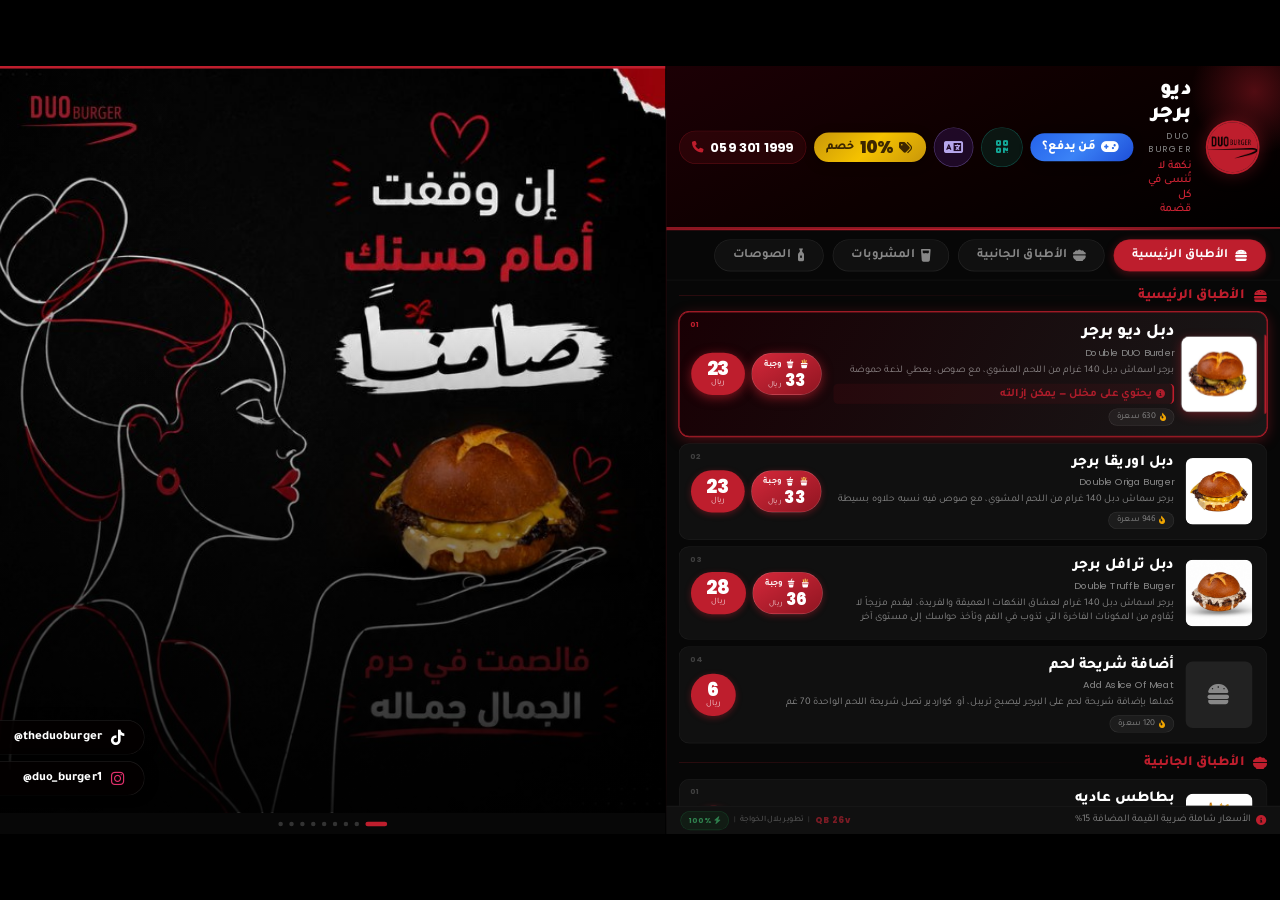
==== commit 3e60ee56: "Add files via upload" ====
--- a/index.html
+++ b/index.html
@@ -1,5 +1,5 @@
 <!DOCTYPE html>
-<html lang="er" dir="rtl">
+<html lang="ar" dir="rtl">
 <head>
   <meta charset="UTF-8">
   <meta name="viewport" content="width=device-width, initial-scale=1.0, minimum-scale=1.0, maximum-scale=1.0, user-scalable=no">
@@ -15,7 +15,7 @@
   <link rel="apple-touch-icon" href="icons/icon-192.png">
   <link rel="apple-touch-icon" sizes="152x152" href="icons/icon-152.png">
   <link rel="apple-touch-icon" sizes="144x144" href="icons/icon-144.png">
-  <link rel="icon" type="image/svg+xml" href="icons/logo.ico">
+  <link rel="icon" type="image/svg+xml" href="icons/icon.svg">
   <link rel="icon" type="image/png" sizes="192x192" href="icons/icon-192.png">
 
   <!-- ══ Fonts & Icons ══ -->
@@ -60,7 +60,10 @@
           </button>
           <button class="header-qrmenu-btn" id="header-qrmenu-btn" onclick="showQRMenuOverlay()">
             <i class="fa-solid fa-qrcode"></i>
-            <span class="hqb-label">منيو الجوال</span>
+
+          </button>
+          <button class="header-lang-btn" id="header-lang-btn" onclick="toggleMenuLanguage()" aria-label="Translate menu / ترجمة المنيو">
+            <i class="fa-solid fa-language"></i>
           </button>
           <button class="header-discount-btn" id="store-notif-btn" onclick="showReviewOverlay()">
             <i class="fa-solid fa-tags"></i>
@@ -68,8 +71,8 @@
             <span class="hdb-label">خصم</span>
           </button>
           <div class="header-phone" id="header-phone-row">
+            <span id="fab-phone-value">----</span>
             <i class="fa-solid fa-phone"></i>
-            <span id="fab-phone-value">----</span>
           </div>
         </div>
       </div>
@@ -85,21 +88,6 @@
     <!-- All items in one scrollable area -->
     <div id="menu-items-area" class="menu-items-area">
       <!-- Rendered by main.js -->
-    </div>
-
-    <!-- Status bar -->
-    <div class="scroll-status-bar">
-      <div class="scroll-item-indicator">
-        <i class="fa-solid fa-circle-play"></i>
-        <span>عرض</span>
-        <strong id="scroll-cur">1</strong>
-        <span>من</span>
-        <strong id="scroll-total">1</strong>
-      </div>
-      <div class="scroll-timer-track">
-        <div id="scroll-timer-fill" class="scroll-timer-fill"></div>
-      </div>
-      <div id="scroll-cat-label" class="scroll-cat-label">—</div>
     </div>
 
     <!-- Footer -->
@@ -113,7 +101,7 @@
         <span id="wifi-name" class="wifi-name">—</span>
       </div>
       <div class="qb-credit">
-        <span class="qb-brand">QB 15v</span>
+        <span class="qb-brand">QB 26v</span>
         <span class="qb-sep">|</span>
         <span class="qb-text">تطوير بلال الخواجة</span>
         <span class="qb-sep" id="battery-sep" style="display:none">|</span>
@@ -168,7 +156,7 @@
         <div id="product-overlay-cal" class="product-overlay-cal-badge" style="display:none">
           <i class="fa-solid fa-fire-flame-curved"></i>
           <span id="product-overlay-cal-num"></span>
-          <span>سعرة حرارية</span>
+          <span id="product-overlay-cal-unit">سعرة حرارية</span>
         </div>
 
         <div id="product-overlay-name-ar" class="product-overlay-name-ar"></div>
@@ -182,14 +170,28 @@
 
         <!-- اختيار الصوص -->
         <div id="product-overlay-sauce" class="product-overlay-sauce-picker" style="display:none">
-          <span class="sauce-picker-label"><i class="fa-solid fa-bottle-droplet"></i> اختر الصوص</span>
+          <span class="sauce-picker-label" id="product-overlay-sauce-label"><i class="fa-solid fa-bottle-droplet"></i> اختر الصوص</span>
           <div id="product-overlay-sauce-btns" class="sauce-picker-btns"></div>
         </div>
 
-        <!-- السعر -->
-        <div id="product-overlay-price-wrap" class="product-overlay-price-wrap" style="display:none">
-          <span id="product-overlay-price-num" class="product-overlay-price-num"></span>
-          <span class="product-overlay-price-cur">ريال</span>
+        <!-- السعر + سعر الوجبة -->
+        <div class="product-overlay-price-row">
+          <div id="product-overlay-price-wrap" class="product-overlay-price-wrap" style="display:none">
+            <span id="product-overlay-price-num" class="product-overlay-price-num"></span>
+            <span class="product-overlay-price-cur" id="product-overlay-price-cur">ريال</span>
+          </div>
+
+          <!-- سعر الوجبة — نفس تصميم السعر + أيقونة بطاطس وأيقونة مشروب -->
+          <div id="product-overlay-meal-wrap" class="product-overlay-price-wrap product-overlay-meal-wrap" style="display:none">
+            <span class="overlay-meal-tag"><i class="fa-solid fa-utensils"></i><span id="product-overlay-meal-label">وجبة</span></span>
+            <span class="overlay-meal-amount">
+              <span id="product-overlay-meal-num" class="product-overlay-price-num"></span>
+              <span class="product-overlay-price-cur" id="product-overlay-meal-cur">ريال</span>
+            </span>
+            <span class="overlay-meal-divider" aria-hidden="true"></span>
+            <span class="overlay-meal-ico" id="product-overlay-meal-fries"></span>
+            <span class="overlay-meal-ico" id="product-overlay-meal-drink"></span>
+          </div>
         </div>
 
       </div>
@@ -372,6 +374,15 @@
   </div><!-- /slide-panel -->
 
 </div><!-- /screen -->
+
+<!-- ══ صورة المنتجات الجديدة — غطاء كامل الشاشة فوق المنيو ══ -->
+<div id="new-products-overlay" class="new-products-overlay" style="display:none" onclick="dismissNewProductsOverlay()">
+  <img id="new-products-img" class="new-products-img" src="images/new-products/new.jpg" alt="منتجات جديدة">
+  <button class="new-products-menu-btn" onclick="event.stopPropagation();dismissNewProductsOverlay()">
+    <i class="fa-solid fa-utensils"></i>
+    <span>عرض المنيو</span>
+  </button>
+</div>
 
 <!-- ══ Dev: Password Modal ══ -->
 <div id="dev-pwd-modal" style="display:none;position:fixed;inset:0;z-index:99990;
@@ -526,12 +537,6 @@
     </div>
 
   </div><!-- /vx-stage -->
-
-  <!-- مؤشر التصفح اليدوي -->
-  <div class="vx-paused" id="vx-paused">
-    <i class="fa-solid fa-hand-pointer"></i><span>تصفح يدوي</span>
-  </div>
-
   <!-- ── الفوتر ── -->
   <div class="vx-footer">
     <div class="vx-foot-tax">
@@ -540,7 +545,7 @@
     </div>
 
     <div class="vx-foot-right">
-      <span>QB 15v</span>
+      <span>QB 26v</span>
       <span class="vx-sep">|</span>
       <span>تطوير بلال الخواجة</span>
       <span class="vx-sep" id="vl-battery-sep" style="display:none">|</span>
@@ -700,10 +705,28 @@
 
 <!-- ══ PWA Service Worker Registration ══ -->
 <script>
+  /* إعادة التحميل بعد 60 ثانية بلا أي لمس، وبلا نافذة/لعبة مفتوحة */
+  var _lastUserActivity = Date.now();
+  ['touchstart', 'pointerdown', 'wheel', 'keydown'].forEach(function (ev) {
+    window.addEventListener(ev, function () { _lastUserActivity = Date.now(); }, { passive: true, capture: true });
+  });
+  function _reloadWhenIdle() {
+    var IDLE_MS = 60000;
+    var t = setInterval(function () {
+      var busy = document.querySelector(
+        '#product-overlay.active, #review-overlay.active, #qrmenu-overlay.active, ' +
+        '#games-hub.active, #game-overlay.active, #xo-overlay.active');
+      if (!busy && Date.now() - _lastUserActivity >= IDLE_MS) {
+        clearInterval(t);
+        window.location.reload();
+      }
+    }, 5000);
+  }
+
   if ('serviceWorker' in navigator) {
     window.addEventListener('load', () => {
       navigator.serviceWorker
-        .register('/sw.js', { scope: '/' })
+        .register('sw.js', { scope: './' })
         .then(reg => {
           console.log('[PWA] Service Worker registered:', reg.scope);
 
@@ -712,12 +735,11 @@
             const worker = reg.installing;
             worker.addEventListener('statechange', () => {
               if (worker.state === 'installed' && navigator.serviceWorker.controller) {
-                console.log('[PWA] New version available — reload to update.');
-                // For a kiosk/signage display, auto-reload after a delay
-                setTimeout(() => {
-                  worker.postMessage('SKIP_WAITING');
-                  window.location.reload();
-                }, 5000);
+                console.log('[PWA] New version available — reload when idle.');
+                worker.postMessage('SKIP_WAITING');
+                // شاشة عرض: أعد التحميل لتطبيق التحديث — لكن فقط عندما لا يستخدمها
+                // أحد (كانت تُعاد بعد 5 ثوانٍ حتى لو كان العميل يتصفح المنيو)
+                _reloadWhenIdle();
               }
             });
           });
--- a/css/style.css
+++ b/css/style.css
@@ -49,6 +49,21 @@
   color:var(--white);
   direction:rtl;
   touch-action:pan-x pan-y;  /* ① منع التكبير بالأصبعين والضغط المزدوج */
+}
+
+/* ② منع تحديد النص والقائمة عند الضغط المطوّل — كان يُظهر شريط النسخ/المشاركة
+   و"البحث بجوجل" (Touch to Search / Gemini) فوق المنيو على الأجهزة اللوحية */
+html,body,body * {
+  -webkit-user-select:none;
+  user-select:none;
+  -webkit-touch-callout:none;
+  -webkit-tap-highlight-color:transparent;
+}
+img { -webkit-user-drag:none; user-drag:none; }
+/* الحقول النصية (إن وُجدت) تبقى قابلة للكتابة والتحديد */
+input, textarea, [contenteditable="true"] {
+  -webkit-user-select:text;
+  user-select:text;
 }
 
 /* ════════════════════════════════════════════════════════
@@ -81,7 +96,8 @@
 .slide {
   position:absolute; inset:0;
   opacity:0; transition:opacity 1.4s cubic-bezier(.4,0,.2,1);
-  will-change:opacity;
+  /* بلا will-change دائم: كان يُبقي 7 طبقات GPU كبيرة في الذاكرة على الآيباد —
+     WebKit يرقّي الشريحة تلقائياً أثناء انتقال opacity فقط */
 }
 .slide.active { opacity:1; }
 .slide-img { width:100%; height:100%; object-fit:cover; display:block; }
@@ -143,7 +159,7 @@
 }
 .dot {
   height:7px; width:7px; border-radius:var(--rp);
-  background:rgba(255,255,255,.18); transition:all .4s; cursor:pointer;
+  background:rgba(255,255,255,.18); transition:width .4s, background .4s; cursor:pointer;
 }
 .dot.active { width:34px; background:var(--red); }
 
@@ -159,8 +175,9 @@
 .social-bar {
   display:flex; align-items:center; gap:14px;
   padding:14px 30px 14px 22px;
-  background:rgba(4,0,1,.82);
-  backdrop-filter:blur(12px); -webkit-backdrop-filter:blur(12px);
+  /* خلفية شبه معتمة بدل backdrop-filter: التمويه فوق الشرائح المتحركة كان
+     يُعاد حسابه في كل إطار أثناء تبديل الشريحة (ثقيل جداً على الآيباد) */
+  background:rgba(4,0,1,.90);
   border-radius:0 100px 100px 0;
   border:1px solid rgba(255,255,255,.10); border-left:none;
   box-shadow:4px 0 18px rgba(0,0,0,.45);
@@ -247,9 +264,11 @@
 }
 
 /* ── زر الخصم 10% ── */
-@keyframes discountPulse {
-  0%,100% { box-shadow:0 0 0 0 rgba(255,196,0,.0),  0 4px 16px rgba(0,0,0,.35); }
-  50%      { box-shadow:0 0 0 8px rgba(255,196,0,.18), 0 4px 20px rgba(0,0,0,.45); }
+/* النبض عبر opacity لطبقة ::before (تُحرَّك على GPU) بدل تحريك box-shadow
+   الذي يُعيد رسم الزر في كل إطار */
+@keyframes haloPulse {
+  0%,100% { opacity:0; }
+  50%     { opacity:1; }
 }
 .header-discount-btn {
   display:flex; align-items:center; gap:9px;
@@ -257,9 +276,16 @@
   background:linear-gradient(135deg,#c8960a 0%,#f5c200 50%,#c8960a 100%);
   border-radius:var(--rp);
   cursor:pointer;
-  animation:discountPulse 2.4s ease-in-out infinite;
+  position:relative;
+  box-shadow:0 4px 16px rgba(0,0,0,.35);
   flex-shrink:0;
   transition:transform .15s;
+}
+.header-discount-btn::before {
+  content:''; position:absolute; inset:0; border-radius:inherit; pointer-events:none;
+  box-shadow:0 0 0 8px rgba(255,196,0,.18), 0 4px 20px rgba(0,0,0,.45);
+  opacity:0; will-change:opacity;
+  animation:haloPulse 2.4s ease-in-out infinite;
 }
 .header-discount-btn:active { transform:scale(.93); }
 .header-discount-btn i  { font-size:20px; color:#3d2700; }
@@ -267,18 +293,21 @@
 .hdb-label { font-size:19px; font-weight:800; color:#3d2700; }
 
 /* ── زر الألعاب "مَن يدفع؟" ── */
-@keyframes gamesGlow {
-  0%,100% { box-shadow:0 0 0 0 rgba(59,130,246,0), 0 4px 16px rgba(0,0,0,.35); }
-  50%     { box-shadow:0 0 0 8px rgba(59,130,246,.16), 0 4px 20px rgba(0,0,0,.45); }
-}
 .header-games-btn {
   display:flex; align-items:center; gap:9px;
   padding:10px 22px 10px 18px;
   background:linear-gradient(135deg,#2563eb 0%,#3b82f6 50%,#1d4ed8 100%);
   border-radius:var(--rp);
   cursor:pointer; flex-shrink:0;
-  animation:gamesGlow 2.6s ease-in-out infinite;
+  position:relative;
+  box-shadow:0 4px 16px rgba(0,0,0,.35);
   transition:transform .15s;
+}
+.header-games-btn::before {
+  content:''; position:absolute; inset:0; border-radius:inherit; pointer-events:none;
+  box-shadow:0 0 0 8px rgba(59,130,246,.16), 0 4px 20px rgba(0,0,0,.45);
+  opacity:0; will-change:opacity;
+  animation:haloPulse 2.6s ease-in-out infinite;
 }
 .header-games-btn:active { transform:scale(.93); }
 .header-games-btn i { font-size:22px; color:#fff; }
@@ -356,7 +385,6 @@
   border:1px solid var(--b0);
   position:relative;
   transition:border-color .5s ease, box-shadow .5s ease, background .5s ease;
-  will-change:border-color, box-shadow, background;
 }
 
 /* right accent stripe */
@@ -372,8 +400,9 @@
 .item-img-wrap {
   width:104px; height:104px; border-radius:var(--rm);
   overflow:hidden; flex-shrink:0; background:var(--s3);
-  transition:width .5s ease, height .5s ease, box-shadow .5s ease;
-  will-change:width, height;
+  /* التكبير عبر transform (بلا إعادة تخطيط) بدل تغيير width/height أثناء
+     السكرول — كان يحرّك كل البطاقات تحته فيهتز السكرول */
+  transition:transform .5s ease, box-shadow .5s ease;
 }
 .item-img-wrap img { width:100%; height:100%; object-fit:cover; display:block; }
 .item-img-placeholder {
@@ -386,7 +415,7 @@
 .item-info { flex:1; min-width:0; }
 .item-name-ar {
   font-size:24px; font-weight:800; color:var(--white); line-height:1.2;
-  transition:font-size .5s ease, color .5s ease;
+  transition:color .5s ease;   /* تغيير الحجم فوري — لا تحريك لـ font-size (يعيد التخطيط كل إطار) */
 }
 .item-name-en {
   font-family:var(--en); font-size:15px; color:var(--gray);
@@ -419,7 +448,7 @@
 .cal-badge i { color:#f0a500; font-size:13px; }
 
 /* price */
-.item-price-wrap { flex-shrink:0; }
+.item-price-wrap { flex-shrink:0; display:flex; align-items:stretch; gap:10px; }
 .item-price-badge {
   background:var(--red); color:#fff;
   border-radius:var(--rp); padding:10px 24px; text-align:center;
@@ -431,6 +460,25 @@
   line-height:1; display:block;
 }
 .item-price-cur { font-size:13px; opacity:.82; display:block; text-align:center; }
+
+/* ── دائرة سعر الوجبة — بجانب دائرة سعر البرجر وبنفس حجمها ── */
+.item-meal-badge {
+  display:flex; flex-direction:column; align-items:center; justify-content:center; gap:4px;
+  padding:8px 18px;
+  background:linear-gradient(150deg,#d4283a,#8f1521);
+  border:1.5px solid rgba(255,255,255,.18);
+}
+.item-meal-label {
+  display:inline-flex; align-items:center; gap:5px;
+  font-family:var(--ar); font-size:14px; font-weight:700; line-height:1;
+  color:rgba(255,255,255,.96); white-space:nowrap;
+}
+.item-meal-ico { width:17px; height:17px; display:inline-flex; flex-shrink:0; }
+.item-meal-ico svg { width:17px; height:17px; display:block; }
+.item-meal-amount { display:inline-flex; align-items:baseline; gap:5px; }
+.item-meal-amount .item-price-num { font-size:26px; display:inline; }
+.item-meal-amount .item-price-cur { font-size:12px; display:inline; }
+.menu-item.highlighted .item-meal-badge { box-shadow:0 4px 16px rgba(190,30,45,.65); }
 
 /* item number */
 .item-num {
@@ -445,22 +493,25 @@
   scroll-margin: 20px;
   border-color:var(--red);
   background:linear-gradient(120deg,#190004 0%,var(--s2) 100%);
-  box-shadow:0 0 0 1px var(--red), 0 5px 26px var(--red-glow);
-  animation:glow-pulse 2.2s ease-in-out infinite, highlight-in .5s ease forwards;
+  box-shadow:0 0 0 1px var(--red), 0 5px 22px var(--red-glow);
+  animation:highlight-in .5s ease forwards;
+}
+/* نبض التوهّج: طبقة ::before تتغيّر شفافيتها فقط (GPU) بدل تحريك box-shadow */
+.menu-item.highlighted::before {
+  content:''; position:absolute; inset:0; border-radius:inherit; pointer-events:none;
+  box-shadow:0 8px 34px rgba(190,30,45,.55);
+  opacity:0; will-change:opacity;
+  animation:haloPulse 2.2s ease-in-out infinite;
 }
 .menu-item.highlighted::after { opacity:1; }
 .menu-item.highlighted .item-img-wrap {
-  width:118px; height:118px;
+  transform:scale(1.135);   /* ≈ 118px */
   box-shadow:0 4px 14px rgba(190,30,45,.45);
 }
 .menu-item.highlighted .item-name-ar { font-size:27px; }
 .menu-item.highlighted .item-price-badge { box-shadow:0 4px 16px rgba(190,30,45,.65); }
 .menu-item.highlighted .item-num { color:var(--red); opacity:1; }
 
-@keyframes glow-pulse {
-  0%,100% { box-shadow:0 0 0 1px var(--red), 0 5px 22px var(--red-glow); }
-  50%      { box-shadow:0 0 0 1px var(--red), 0 8px 34px rgba(190,30,45,.55); }
-}
 
 /* Smooth entrance when item first becomes highlighted */
 @keyframes highlight-in {
@@ -493,6 +544,42 @@
   transition:width linear;
 }
 .scroll-cat-label { font-size:16px; font-weight:700; color:var(--red); white-space:nowrap; }
+
+/* ════════════════════════════════════════════════
+   MAINTENANCE MODE SCREEN
+════════════════════════════════════════════════ */
+#maintenance-screen {
+  position:fixed; inset:0; z-index:9999;
+  background:rgba(7,7,7,.97);
+  display:flex; align-items:center; justify-content:center;
+  flex-direction:column;
+  backdrop-filter:blur(8px);
+  -webkit-backdrop-filter:blur(8px);
+}
+.maintenance-content {
+  display:flex; flex-direction:column; align-items:center; gap:28px;
+  text-align:center; padding:40px;
+}
+.maintenance-icon {
+  width:100px; height:100px; border-radius:50%;
+  background:rgba(190,30,45,.12); border:2px solid rgba(190,30,45,.3);
+  display:flex; align-items:center; justify-content:center;
+  animation:maintenance-pulse 2.5s ease-in-out infinite;
+}
+.maintenance-icon i { font-size:40px; color:var(--red); }
+.maintenance-msg {
+  font-family:'Tajawal',sans-serif;
+  font-size:32px; font-weight:800; color:#fff; line-height:1.4;
+  max-width:600px;
+}
+.maintenance-sub {
+  font-size:18px; color:rgba(255,255,255,.4);
+  font-family:'Tajawal',sans-serif;
+}
+@keyframes maintenance-pulse {
+  0%,100% { box-shadow:0 0 0 0 rgba(190,30,45,.4); }
+  50%      { box-shadow:0 0 0 20px rgba(190,30,45,0); }
+}
 
 /* ── Footer ── */
 .menu-footer {
@@ -690,6 +777,33 @@
   font-family:var(--en); font-size:52px; font-weight:900; color:#fff; line-height:1;
 }
 .product-overlay-price-cur { font-size:21px; font-weight:400; color:rgba(255,255,255,.82); }
+
+/* ── سعر الوجبة — نفس تصميم بطاقة السعر + أيقونة بطاطس وأيقونة مشروب ── */
+.product-overlay-price-row {
+  display:flex; align-items:stretch; flex-wrap:wrap; gap:14px;
+}
+/* نفس البادينغ ونفس حجم رقم السعر ⇒ ارتفاع البطاقتين متطابق تماماً */
+.product-overlay-meal-wrap {
+  align-items:center; gap:14px; padding:15px 26px 15px 18px;
+}
+.overlay-meal-amount { display:inline-flex; align-items:baseline; gap:9px; }
+.overlay-meal-tag {
+  display:inline-flex; align-items:center; gap:7px;
+  font-family:var(--ar); font-size:20px; font-weight:700;
+  color:rgba(255,255,255,.95);
+  background:rgba(0,0,0,.22); border:1.5px solid rgba(255,255,255,.22);
+  border-radius:100px; padding:5px 16px; white-space:nowrap;
+}
+.overlay-meal-tag i { font-size:16px; }
+.overlay-meal-divider {
+  width:2px; height:46px; border-radius:2px; background:rgba(255,255,255,.28);
+}
+.overlay-meal-ico {
+  width:50px; height:50px; border-radius:50%; flex-shrink:0;
+  display:inline-flex; align-items:center; justify-content:center;
+  background:rgba(0,0,0,.22); border:1.5px solid rgba(255,255,255,.22);
+}
+.overlay-meal-ico svg { width:34px; height:34px; display:block; }
 
 /* ── مكونات المنتج في الـ overlay ── */
 .product-overlay-ingredients {
@@ -782,6 +896,47 @@
 .header-qrmenu-btn i    { font-size:22px; }
 .header-qrmenu-btn:active { transform:scale(.93); background:rgba(20,184,166,.22); }
 
+/* ── زر ترجمة المنيو (عربي ⇄ إنجليزي) ── */
+.header-lang-btn {
+  display:flex; align-items:center; justify-content:center;
+  width:62px; height:62px; border-radius:var(--rp);
+  background:rgba(124,58,237,.16);
+  border:1.5px solid rgba(167,139,250,.38);
+  color:rgba(196,181,253,.92);
+  flex-shrink:0; cursor:pointer;
+  transition:background .22s, border-color .22s, color .22s, transform .15s;
+}
+.header-lang-btn i { font-size:24px; }
+.header-lang-btn:active { transform:scale(.93); }
+.header-lang-btn.lang-active {
+  background:rgba(124,58,237,.32);
+  border-color:rgba(167,139,250,.65);
+  color:#fff;
+}
+
+/* ── وضع الإنجليزي — محاذاة النصوص المترجمة الطويلة ── */
+body.lang-en .item-desc,
+body.lang-en .item-removable-note,
+body.lang-en .item-sauce-note,
+body.lang-en .product-overlay-desc {
+  direction:ltr; text-align:right;
+}
+
+/* ── وضع الإنجليزي — الاسم الإنجليزي يصبح الاسم الأساسي ── */
+body.lang-en .item-name-ar,
+body.lang-en .product-overlay-name-ar {
+  display:none;
+}
+body.lang-en .item-name-en {
+  font-size:24px; font-weight:800; color:var(--white);
+  text-transform:none; letter-spacing:normal; margin-top:0;
+}
+body.lang-en .product-overlay-name-en {
+  font-size:56px; font-weight:900; color:var(--white);
+  text-transform:none; letter-spacing:normal; margin-top:0;
+  text-shadow:0 4px 22px rgba(0,0,0,.95);
+}
+
 /* ════════════════════════════════════════════════════════
    QR MENU OVERLAY — يغطي لوحة الشرائح
 ════════════════════════════════════════════════════════ */
@@ -959,6 +1114,49 @@
   transform-origin:right;
   transition:transform linear;
 }
+
+/* ════════════════════════════════════════════════════════
+   NEW PRODUCTS OVERLAY — يغطي الشاشة كاملة فوق المنيو
+════════════════════════════════════════════════════════ */
+.new-products-overlay {
+  position:fixed; inset:0; z-index:9500;
+  display:none;               /* JS يضبطه flex عند التفعيل */
+  align-items:center; justify-content:center;
+  background:#000;
+  cursor:pointer;
+  animation:npFadeIn .45s ease;
+}
+.new-products-overlay.closing { animation:npFadeOut .30s ease forwards; }
+
+@keyframes npFadeIn  { from{opacity:0} to{opacity:1} }
+@keyframes npFadeOut { from{opacity:1} to{opacity:0} }
+
+.new-products-img {
+  width:100%; height:100%; object-fit:cover; display:block;
+  pointer-events:none;
+}
+
+/* الزر العائم — يعيد العميل للمنيو، بهوية المشروع (أحمر + توهج) */
+.new-products-menu-btn {
+  position:absolute; bottom:44px; left:44px; z-index:2;
+  display:flex; align-items:center; gap:12px;
+  padding:18px 32px; border-radius:100px;
+  background:linear-gradient(135deg,var(--red-lt),var(--red) 55%,var(--red-dk));
+  border:1.5px solid rgba(255,255,255,.22);
+  color:#fff; font-family:var(--ar); font-size:22px; font-weight:800;
+  box-shadow:0 10px 34px rgba(0,0,0,.55), 0 0 0 6px rgba(190,30,45,.16),
+             inset 0 1px 0 rgba(255,255,255,.20);
+  transition:transform .15s;
+}
+.new-products-menu-btn::before {
+  content:''; position:absolute; inset:0; border-radius:inherit; pointer-events:none;
+  box-shadow:0 0 0 14px rgba(190,30,45,.14);
+  opacity:0; will-change:opacity;
+  animation:haloPulse 2.2s ease-in-out infinite;
+}
+.new-products-menu-btn i { font-size:24px; }
+.new-products-menu-btn:active { transform:scale(.93); }
+
 
 /* ════════════════════════════════════════════════════════
    REVIEW / DISCOUNT OVERLAY
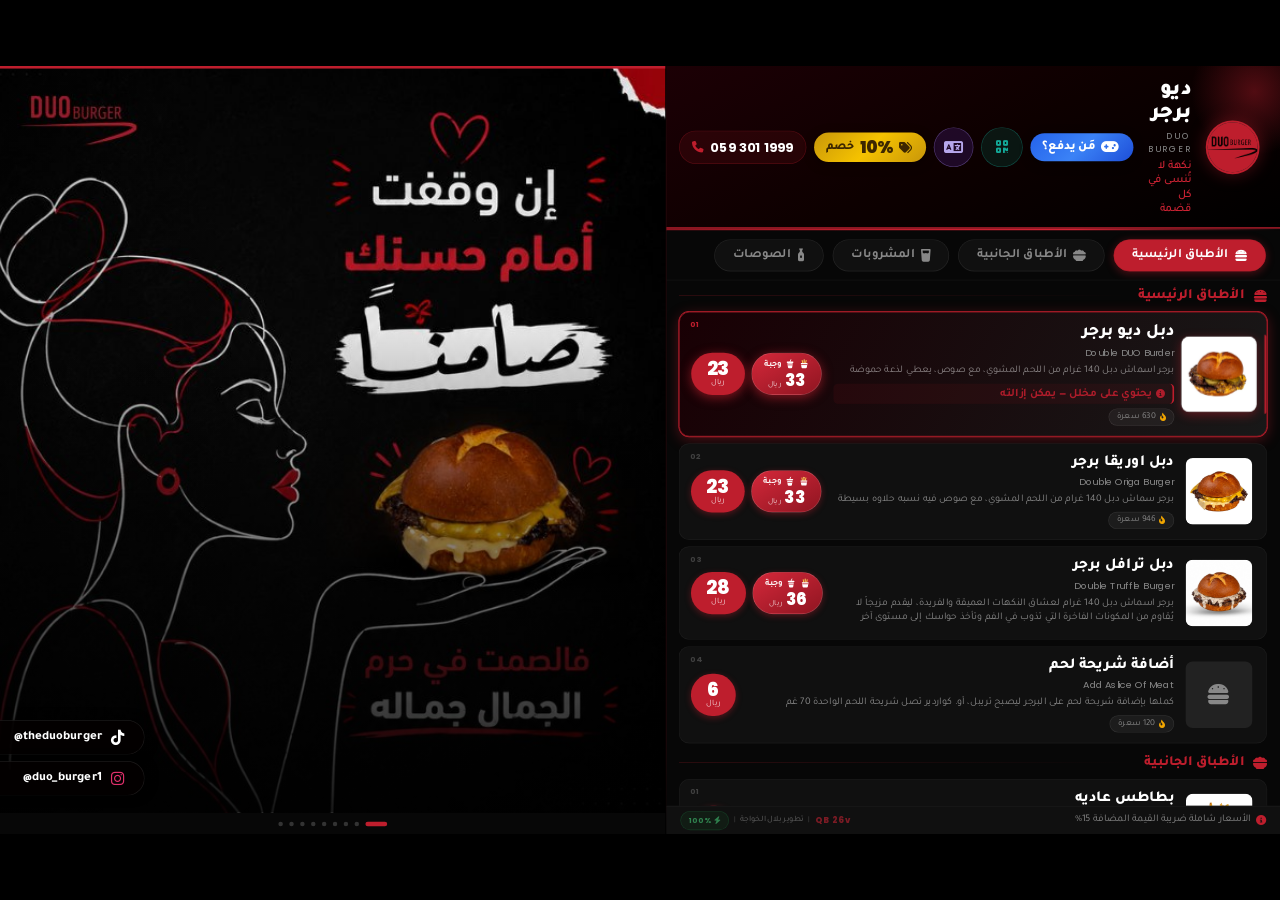
==== commit 945a0be5: "Add files via upload" ====
--- a/index.html
+++ b/index.html
@@ -687,7 +687,7 @@
   </div>
 </div>
 
-<script src="js/products.js"></script>
+<script src="js/branch.js"></script>   <!-- يحمّل ملف منتجات الفرع المختار -->
 <script src="js/slides.js"></script>
 <script src="js/main.js"></script>
 <script src="js/vmenu.js"></script>
@@ -701,6 +701,7 @@
 <script src="js/duo-config.js"></script>
 <script src="js/duo-connect.js"></script>
 <script src="js/duo-sync.js"></script>
+<script src="js/duo-admin.js" data-screen="menu"></script>   <!-- قرارات المسؤول الأساسي -->
 
 
 <!-- ══ PWA Service Worker Registration ══ -->
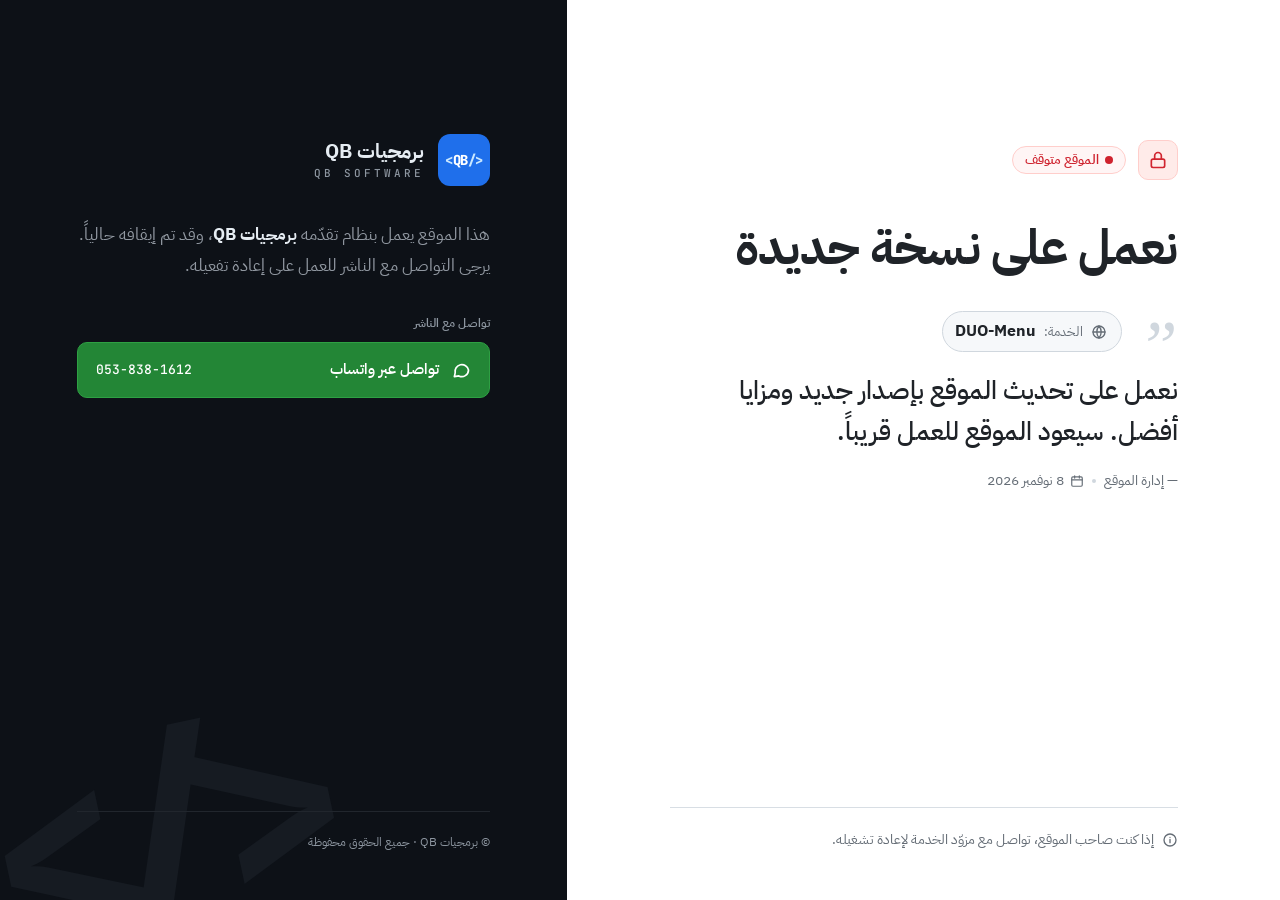
==== commit a7e9472d: "QB-OMNIS: صفحة الإغلاق" ====
--- a/index.html
+++ b/index.html
@@ -1,753 +1,180 @@
-<!DOCTYPE html>
+<!doctype html>
 <html lang="ar" dir="rtl">
 <head>
-  <meta charset="UTF-8">
-  <meta name="viewport" content="width=device-width, initial-scale=1.0, minimum-scale=1.0, maximum-scale=1.0, user-scalable=no">
-  <title>DUO Menu</title>
+<meta charset="utf-8">
+<meta name="viewport" content="width=device-width, initial-scale=1">
+<meta name="robots" content="noindex">
+<meta name="theme-color" content="#0d1117">
+<title>نعمل على نسخة جديدة · DUO-Menu</title>
+<link rel="icon" href="data:image/svg+xml,%3Csvg%20xmlns%3D%22http%3A%2F%2Fwww.w3.org%2F2000%2Fsvg%22%20viewBox%3D%220%200%2064%2064%22%3E%3Crect%20width%3D%2264%22%20height%3D%2264%22%20rx%3D%2215%22%20fill%3D%22%231f6feb%22%2F%3E%3Cg%20fill%3D%22none%22%20stroke-width%3D%226.5%22%20stroke-linecap%3D%22round%22%20stroke-linejoin%3D%22round%22%3E%3Cpath%20stroke%3D%22%23cae8ff%22%20d%3D%22M22%2021%2011%2032l11%2011%22%2F%3E%3Cpath%20stroke%3D%22%23fff%22%20d%3D%22M37%2017l-10%2030%22%2F%3E%3Cpath%20stroke%3D%22%23cae8ff%22%20d%3D%22M42%2021l11%2011-11%2011%22%2F%3E%3C%2Fg%3E%3C%2Fsvg%3E">
+<script type="module">
+const site = "DUO-Menu", key = "qb-omnis:visit:" + site + ":closed";
+let claimed = false;
+try {
+  if (!navigator.webdriver && !sessionStorage.getItem(key)) { sessionStorage.setItem(key, "1"); claimed = true; }
+} catch {}
+if (claimed) {
+  try {
+    const [{ initializeApp }, { getFirestore, doc, setDoc, increment }, { firebaseConfig }] = await Promise.all([
+      import("https://www.gstatic.com/firebasejs/10.14.1/firebase-app.js"),
+      import("https://www.gstatic.com/firebasejs/10.14.1/firebase-firestore.js"),
+      import("https://0-bilal.github.io/QB-OMNIS/firebase-config.js"),
+    ]);
+    const db = getFirestore(initializeApp(firebaseConfig, "qb-omnis-visits"));
+    const day = new Date().toISOString().slice(0, 10);
+    await setDoc(doc(db, "stats", site, "days", day), { closed: increment(1) }, { merge: true });
+  } catch { try { sessionStorage.removeItem(key); } catch {} }
+}
+</script>
+<link rel="preconnect" href="https://fonts.googleapis.com">
+<link rel="preconnect" href="https://fonts.gstatic.com" crossorigin>
+<link href="https://fonts.googleapis.com/css2?family=IBM+Plex+Sans+Arabic:wght@400;500;600;700&family=JetBrains+Mono:wght@500;800&display=swap" rel="stylesheet">
+<style>
+  * { box-sizing: border-box; }
+  html, body { margin: 0; min-height: 100%; }
+  body {
+    min-height: 100vh; display: flex; flex-wrap: wrap;
+    font-family: "IBM Plex Sans Arabic", "Segoe UI", Tahoma, system-ui, sans-serif; line-height: 1.7;
+  }
+  .mono { font-family: "JetBrains Mono", ui-monospace, SFMono-Regular, Menlo, Consolas, monospace; }
 
-  <!-- ══ PWA ══ -->
-  <link rel="manifest" href="manifest.json">
-  <meta name="theme-color" content="#be1e2d">
-  <meta name="mobile-web-app-capable" content="yes">
-  <meta name="apple-mobile-web-app-capable" content="yes">
-  <meta name="apple-mobile-web-app-status-bar-style" content="black-translucent">
-  <meta name="apple-mobile-web-app-title" content="DUO Menu">
-  <link rel="apple-touch-icon" href="icons/icon-192.png">
-  <link rel="apple-touch-icon" sizes="152x152" href="icons/icon-152.png">
-  <link rel="apple-touch-icon" sizes="144x144" href="icons/icon-144.png">
-  <link rel="icon" type="image/svg+xml" href="icons/icon.svg">
-  <link rel="icon" type="image/png" sizes="192x192" href="icons/icon-192.png">
+  /* ── رسالة الإغلاق ── */
+  .main {
+    flex: 1.35 1 460px; min-width: 0; padding: 132px 8% 48px; background: #fff; color: #1f2328;
+    display: flex; flex-direction: column; gap: 32px;
+  }
+  .head { display: flex; align-items: center; gap: 12px; min-height: 56px; }
+  .lock {
+    width: 40px; height: 40px; border-radius: 10px; flex: none; display: grid; place-items: center;
+    background: #ffebe9; border: 1px solid #ffcecb; color: #d1242f;
+  }
+  .pill {
+    display: inline-flex; align-items: center; gap: 6px; padding: 2px 12px; border-radius: 999px;
+    border: 1px solid #ffcecb; background: #fff5f5; color: #cf222e; font-size: 13px; font-weight: 600;
+  }
+  .pill i { width: 8px; height: 8px; border-radius: 50%; background: #cf222e; }
+  .body { display: flex; flex-direction: column; gap: 32px; max-width: 580px; }
+  h1 { margin: 0; font-size: 48px; font-weight: 700; line-height: 1.2; letter-spacing: -.5px; }
+  figure { margin: 0; display: flex; flex-direction: column; gap: 16px; }
+  .quote-row { display: flex; align-items: center; gap: 16px; flex-wrap: wrap; }
+  .quote-mark { font-family: Georgia, "Times New Roman", serif; font-size: 72px; line-height: 1; height: 44px; color: #d0d7de; font-style: italic; }
+  .service {
+    display: inline-flex; align-items: center; gap: 8px; padding: 6px 14px 6px 12px; border-radius: 999px;
+    background: #f6f8fa; border: 1px solid #d0d7de; color: #656d76; font-size: 13px;
+  }
+  .service strong { color: #1f2328; font-size: 16px; font-weight: 700; }
+  blockquote { margin: 0; font-size: 26px; font-weight: 500; line-height: 1.6; color: #1f2328; overflow-wrap: anywhere; }
+  figcaption { display: flex; align-items: center; flex-wrap: wrap; gap: 8px; color: #656d76; font-size: 14px; }
+  figcaption .dot { width: 4px; height: 4px; border-radius: 50%; background: #d0d7de; }
+  figcaption .when { display: inline-flex; align-items: center; gap: 6px; }
+  .back {
+    margin: 0; align-self: flex-start; display: inline-flex; align-items: center; gap: 8px; padding: 8px 14px; border-radius: 10px;
+    background: #eaf1fd; color: #174aa8; font-size: 15px;
+  }
+  .back strong { font-weight: 700; }
+  .note {
+    margin: auto 0 0; padding-top: 20px; border-top: 1px solid #d8dee4;
+    display: flex; align-items: flex-start; gap: 8px; color: #656d76; font-size: 14px;
+  }
+  .note svg { flex: none; margin-top: 4px; }
 
-  <!-- ══ Fonts & Icons ══ -->
-  <link rel="stylesheet"
-        href="https://cdnjs.cloudflare.com/ajax/libs/font-awesome/6.5.0/css/all.min.css">
-  <link rel="preconnect" href="https://fonts.googleapis.com">
-  <link rel="preconnect" href="https://fonts.gstatic.com" crossorigin>
-  <link href="https://fonts.googleapis.com/css2?family=Tajawal:wght@300;400;500;700;800;900&family=Poppins:wght@300;400;500;600;700;800&display=swap"
-        rel="stylesheet">
-  <link rel="stylesheet" href="css/style.css">
-  <link rel="stylesheet" href="css/vmenu.css">
-  <link rel="stylesheet" href="css/game.css">
-  <link rel="stylesheet" href="css/game-xo.css">
+  /* ── برمجيات QB ── */
+  .brand {
+    flex: 1 1 380px; min-width: 0; padding: 132px 6% 48px; background: #0d1117; color: #e6edf3;
+    display: flex; flex-direction: column; gap: 32px; position: relative; overflow: hidden;
+  }
+  .brand > * { position: relative; }
+  .brand .watermark {
+    position: absolute; bottom: -40px; left: -30px; font-size: 220px; font-weight: 800; line-height: 1;
+    color: #161b22; pointer-events: none; user-select: none; transform: rotate(-12deg);
+  }
+  .lockup { display: flex; align-items: center; gap: 14px; min-height: 56px; }
+  .logo { width: 52px; height: 52px; flex: none; }
+  .lockup b { display: block; font-size: 20px; line-height: 1.3; }
+  .lockup small { display: block; color: #8d96a0; font-size: 11px; font-weight: 500; letter-spacing: 3px; direction: ltr; text-align: right; }
+  .about { margin: 0; color: #9198a1; font-size: 17px; line-height: 1.8; }
+  .about strong { color: #e6edf3; }
+  .contact { display: flex; flex-direction: column; gap: 8px; }
+  .contact > span { color: #8d96a0; font-size: 12px; font-weight: 600; }
+  .wa {
+    display: flex; align-items: center; gap: 12px; min-height: 56px; padding: 0 18px; border-radius: 10px;
+    border: 1px solid #2ea043; background: #238636; color: #fff; font-size: 15px; font-weight: 600; text-decoration: none;
+    transition: background-color .15s;
+  }
+  .wa:hover { background: #2ea043; }
+  .wa:focus-visible { outline: 3px solid #4493f8; outline-offset: 2px; }
+  .wa .label { flex-grow: 1; }
+  .wa .num { font-size: 13px; font-weight: 500; direction: ltr; }
+  .copy { margin: auto 0 0; padding-top: 20px; border-top: 1px solid #21262d; color: #8d96a0; font-size: 12px; }
+
+  /* ── الهاتف ── */
+  @media (max-width: 760px) {
+    body { flex-direction: column; flex-wrap: nowrap; }
+    .main, .brand { flex: none; padding: 32px 24px; gap: 24px; }
+    .brand { flex-grow: 1; }
+    .head, .lockup { min-height: 0; }
+    .lock { width: 36px; height: 36px; border-radius: 9px; }
+    .body { gap: 20px; }
+    h1 { font-size: 32px; line-height: 1.25; letter-spacing: -.3px; }
+    figure { gap: 12px; }
+    .quote-row { gap: 12px; }
+    .quote-mark { font-size: 56px; height: 34px; }
+    .service { padding: 4px 12px 4px 10px; font-size: 12px; }
+    .service strong { font-size: 15px; }
+    blockquote { font-size: 20px; }
+    figcaption { font-size: 13px; gap: 6px; }
+    .note { padding-top: 16px; font-size: 13px; }
+    .brand .watermark { font-size: 150px; bottom: -16px; left: -59px; transform: rotate(-4deg); }
+    .logo { width: 44px; height: 44px; }
+    .lockup b { font-size: 18px; }
+    .lockup small { font-size: 10px; }
+    .about { font-size: 15px; }
+    .wa { padding: 0 16px; }
+    .wa .num { font-size: 12px; }
+    .copy { padding-top: 16px; }
+  }
+</style>
 </head>
 <body>
-<div class="screen">
-
-  <!-- ══════════════════════════════════════════
-       RIGHT — MENU PANEL (579px)
-  ══════════════════════════════════════════ -->
-  <div class="menu-panel">
-
-    <!-- Header -->
-    <div class="menu-header">
-      <div class="header-top">
-        <div class="logo-wrap" id="logo-wrap">
-          <img id="logo-img" src="" alt="logo" style="display:none">
-          <div id="logo-placeholder" class="logo-placeholder">
-            <i class="fa-solid fa-burger"></i>
-          </div>
-        </div>
-        <div class="header-text">
-          <div id="rest-name-ar" class="restaurant-name-ar">برجر هاوس</div>
-          <div id="rest-name-en" class="restaurant-name-en">Burger House</div>
-          <div id="rest-tagline"  class="restaurant-tagline">نكهة لا تُنسى في كل قضمة</div>
-        </div>
-        <!-- رقم الهاتف + زر الخصم + زر الألعاب — يسار الهيدر -->
-        <div class="header-actions">
-          <button class="header-games-btn" id="header-games-btn" onclick="showGamesHub()">
-            <i class="fa-solid fa-gamepad"></i>
-            <span class="hgb-label">مَن يدفع؟</span>
-          </button>
-          <button class="header-qrmenu-btn" id="header-qrmenu-btn" onclick="showQRMenuOverlay()">
-            <i class="fa-solid fa-qrcode"></i>
-
-          </button>
-          <button class="header-lang-btn" id="header-lang-btn" onclick="toggleMenuLanguage()" aria-label="Translate menu / ترجمة المنيو">
-            <i class="fa-solid fa-language"></i>
-          </button>
-          <button class="header-discount-btn" id="store-notif-btn" onclick="showReviewOverlay()">
-            <i class="fa-solid fa-tags"></i>
-            <span class="hdb-pct">10%</span>
-            <span class="hdb-label">خصم</span>
-          </button>
-          <div class="header-phone" id="header-phone-row">
-            <span id="fab-phone-value">----</span>
-            <i class="fa-solid fa-phone"></i>
-          </div>
-        </div>
-      </div>
+  <main class="main">
+    <div class="head">
+      <span class="lock"><svg aria-hidden="true" width="20" height="20" viewBox="0 0 24 24" fill="none" stroke="currentColor" stroke-width="2" stroke-linecap="round" stroke-linejoin="round"><rect x="4" y="11" width="16" height="10" rx="2"/><path d="M8 11V7a4 4 0 0 1 8 0v4"/></svg></span>
+      <span class="pill"><i aria-hidden="true"></i>الموقع متوقف</span>
     </div>
 
-    <div class="red-strip"></div>
-
-    <!-- Category anchor tabs -->
-    <div id="category-tabs" class="category-tabs">
-      <!-- Rendered by main.js -->
+    <div class="body">
+      <h1>نعمل على نسخة جديدة</h1>
+      <figure>
+        <div class="quote-row">
+          <span class="quote-mark" aria-hidden="true">”</span>
+          <span class="service"><svg aria-hidden="true" width="16" height="16" viewBox="0 0 24 24" fill="none" stroke="currentColor" stroke-width="2" stroke-linecap="round" stroke-linejoin="round"><circle cx="12" cy="12" r="9"/><path d="M3 12h18M12 3a14 14 0 0 1 0 18M12 3a14 14 0 0 0 0 18"/></svg>الخدمة: <strong>DUO-Menu</strong></span>
+        </div>
+        <blockquote>نعمل على تحديث الموقع بإصدار جديد ومزايا أفضل. سيعود الموقع للعمل قريباً.</blockquote>
+        <figcaption>
+          <span>— إدارة الموقع</span>
+          <span class="dot" aria-hidden="true"></span><span class="when"><svg aria-hidden="true" width="14" height="14" viewBox="0 0 24 24" fill="none" stroke="currentColor" stroke-width="2" stroke-linecap="round" stroke-linejoin="round"><rect x="3" y="5" width="18" height="16" rx="2"/><path d="M16 3v4M8 3v4M3 10h18"/></svg>8 نوفمبر 2026</span>
+        </figcaption>
+        
+      </figure>
     </div>
 
-    <!-- All items in one scrollable area -->
-    <div id="menu-items-area" class="menu-items-area">
-      <!-- Rendered by main.js -->
+    <p class="note"><svg aria-hidden="true" width="16" height="16" viewBox="0 0 24 24" fill="none" stroke="currentColor" stroke-width="2" stroke-linecap="round" stroke-linejoin="round"><circle cx="12" cy="12" r="9"/><path d="M12 11v5M12 8h.01"/></svg><span>إذا كنت صاحب الموقع، تواصل مع مزوّد الخدمة لإعادة تشغيله.</span></p>
+  </main>
+
+  <aside class="brand">
+    <span class="watermark mono" aria-hidden="true" dir="ltr">&lt;/&gt;</span>
+    <div class="lockup">
+      <svg class="logo" dir="ltr" role="img" aria-label="شعار برمجيات QB" viewBox="0 0 64 64"><rect width="64" height="64" rx="15" fill="#1f6feb"/><text x="32" y="38.4" direction="ltr" unicode-bidi="bidi-override" style="direction:ltr;unicode-bidi:bidi-override" text-anchor="middle" font-family="'JetBrains Mono', ui-monospace, SFMono-Regular, Menlo, Consolas, monospace" font-weight="800" font-size="17" letter-spacing="-0.5"><tspan fill="#cae8ff">&lt;</tspan><tspan fill="#ffffff">QB</tspan><tspan fill="#cae8ff">/&gt;</tspan></text></svg>
+      <div><b>برمجيات QB</b><small class="mono">QB SOFTWARE</small></div>
     </div>
-
-    <!-- Footer -->
-    <div class="menu-footer">
-      <div class="tax-note">
-        <i class="fa-solid fa-circle-info"></i>
-        <span id="tax-note-text">الأسعار شاملة ضريبة القيمة المضافة 15%</span>
-      </div>
-      <div id="wifi-section" class="wifi-info" style="display:none">
-        <i class="fa-solid fa-wifi"></i>
-        <span id="wifi-name" class="wifi-name">—</span>
-      </div>
-      <div class="qb-credit">
-        <span class="qb-brand">QB 26v</span>
-        <span class="qb-sep">|</span>
-        <span class="qb-text">تطوير بلال الخواجة</span>
-        <span class="qb-sep" id="battery-sep" style="display:none">|</span>
-        <div id="battery-widget" class="battery-widget" style="display:none">
-          <i id="battery-bolt" class="fa-solid fa-bolt" style="display:none"></i>
-          <span id="battery-pct" class="battery-pct-text"></span>
-        </div>
-        <span class="qb-sep" id="conn-sep" style="display:none">|</span>
-        <div id="duo-conn-mini" class="duo-conn-mini" style="display:none">
-          <span class="dcm-dot"></span>
-          <span class="dcm-label"></span>
-        </div>
-      </div>
+    <p class="about">هذا الموقع يعمل بنظام تقدّمه <strong>برمجيات QB</strong>، وقد تم إيقافه حالياً. يرجى التواصل مع الناشر للعمل على إعادة تفعيله.</p>
+    <div class="contact">
+      <span>تواصل مع الناشر</span>
+      <a class="wa" href="https://wa.me/966538381612" target="_blank" rel="noopener">
+        <svg aria-hidden="true" width="20" height="20" viewBox="0 0 24 24" fill="none" stroke="currentColor" stroke-width="2" stroke-linecap="round" stroke-linejoin="round"><path d="M21 12a8 8 0 0 1-11.6 7.1L4 20l1-4.6A8 8 0 1 1 21 12z"/></svg><span class="label">تواصل عبر واتساب</span><span class="num mono">053-838-1612</span>
+      </a>
     </div>
-
-  </div><!-- /menu-panel -->
-
-  <div class="panel-divider"></div>
-
-  <!-- ══════════════════════════════════════════
-       LEFT — SLIDE PANEL (620px)
-  ══════════════════════════════════════════ -->
-  <div class="slide-panel">
-
-    <!-- Slideshow -->
-    <div id="slides-wrapper" class="slides-wrapper">
-      <!-- Rendered by main.js -->
-    </div>
-
-    <!-- Product Detail Overlay -->
-    <div id="product-overlay" class="product-overlay">
-
-      <!-- طبقتا الصورة للـ crossfade السلس -->
-      <img id="product-overlay-img"  class="product-overlay-bg-img" src="" alt="">
-      <img id="product-overlay-img2" class="product-overlay-bg-img product-overlay-bg-img-2" src="" alt="" style="display:none;opacity:0">
-      <div id="product-overlay-img-ph" class="product-overlay-placeholder">
-        <i class="fa-solid fa-burger"></i>
-      </div>
-
-      <!-- طبقة التدرّج الداكن -->
-      <div class="product-overlay-gradient"></div>
-
-      <!-- زر الإغلاق -->
-      <button class="product-overlay-close" onclick="hideProductOverlay()">
-        <i class="fa-solid fa-xmark"></i>
-      </button>
-
-      <!-- معلومات المنتج — أسفل الشاشة -->
-      <div class="product-overlay-info">
-
-        <!-- السعرات الحرارية -->
-        <div id="product-overlay-cal" class="product-overlay-cal-badge" style="display:none">
-          <i class="fa-solid fa-fire-flame-curved"></i>
-          <span id="product-overlay-cal-num"></span>
-          <span id="product-overlay-cal-unit">سعرة حرارية</span>
-        </div>
-
-        <div id="product-overlay-name-ar" class="product-overlay-name-ar"></div>
-        <div id="product-overlay-name-en" class="product-overlay-name-en"></div>
-        <!-- الأنواع / الخيارات (مثلاً: كولا، كولا دايت، كولا زيرو) -->
-        <div id="product-overlay-variants" class="product-overlay-variants" style="display:none"></div>
-        <div id="product-overlay-desc" class="product-overlay-desc"></div>
-
-        <!-- مكونات المنتج (الفكرة الثالثة + الرابعة) -->
-        <div id="product-overlay-ingredients" class="product-overlay-ingredients" style="display:none"></div>
-
-        <!-- اختيار الصوص -->
-        <div id="product-overlay-sauce" class="product-overlay-sauce-picker" style="display:none">
-          <span class="sauce-picker-label" id="product-overlay-sauce-label"><i class="fa-solid fa-bottle-droplet"></i> اختر الصوص</span>
-          <div id="product-overlay-sauce-btns" class="sauce-picker-btns"></div>
-        </div>
-
-        <!-- السعر + سعر الوجبة -->
-        <div class="product-overlay-price-row">
-          <div id="product-overlay-price-wrap" class="product-overlay-price-wrap" style="display:none">
-            <span id="product-overlay-price-num" class="product-overlay-price-num"></span>
-            <span class="product-overlay-price-cur" id="product-overlay-price-cur">ريال</span>
-          </div>
-
-          <!-- سعر الوجبة — نفس تصميم السعر + أيقونة بطاطس وأيقونة مشروب -->
-          <div id="product-overlay-meal-wrap" class="product-overlay-price-wrap product-overlay-meal-wrap" style="display:none">
-            <span class="overlay-meal-tag"><i class="fa-solid fa-utensils"></i><span id="product-overlay-meal-label">وجبة</span></span>
-            <span class="overlay-meal-amount">
-              <span id="product-overlay-meal-num" class="product-overlay-price-num"></span>
-              <span class="product-overlay-price-cur" id="product-overlay-meal-cur">ريال</span>
-            </span>
-            <span class="overlay-meal-divider" aria-hidden="true"></span>
-            <span class="overlay-meal-ico" id="product-overlay-meal-fries"></span>
-            <span class="overlay-meal-ico" id="product-overlay-meal-drink"></span>
-          </div>
-        </div>
-
-      </div>
-    </div>
-
-    <!-- ══ QR Menu Overlay ══ -->
-    <div id="qrmenu-overlay" class="qrmenu-overlay">
-
-      <button class="qrmenu-close" onclick="hideQRMenuOverlay()">
-        <i class="fa-solid fa-xmark"></i>
-      </button>
-
-      <!-- خلفية الهالات -->
-      <div class="qrmenu-bg">
-        <span class="qrmenu-orb qrmenu-orb-1"></span>
-        <span class="qrmenu-orb qrmenu-orb-2"></span>
-        <span class="qrmenu-sheen"></span>
-      </div>
-
-      <!-- المحتوى -->
-      <div class="qrmenu-body">
-
-        <!-- شعار + اسم المطعم -->
-        <div class="qrmenu-brand">
-          <div class="qrmenu-logo-wrap" id="qrmenu-logo-wrap">
-            <img id="qrmenu-logo-img" src="" alt="logo" style="display:none">
-            <i id="qrmenu-logo-ph" class="fa-solid fa-burger"></i>
-          </div>
-          <div class="qrmenu-brand-text">
-            <div class="qrmenu-name-ar" id="qrmenu-name-ar"></div>
-            <div class="qrmenu-name-en" id="qrmenu-name-en"></div>
-          </div>
-        </div>
-
-        <!-- كرت الـ QR -->
-        <div class="qrmenu-card">
-          <div class="qrmenu-card-label">
-            <i class="fa-solid fa-mobile-screen-button"></i>
-            <span>منيو الجوال</span>
-          </div>
-          <div class="qrmenu-qr-frame">
-            <img id="qrmenu-qr-img" class="qrmenu-qr-img" src="images/mobile-menu-qr.png" alt="QR Code"
-                 onerror="this.style.display='none';document.getElementById('qrmenu-qr-ph').style.display='flex'">
-            <div id="qrmenu-qr-ph" class="qrmenu-qr-ph" style="display:none">
-              <i class="fa-solid fa-qrcode"></i>
-              <span>أضف صورة QR هنا</span>
-              <small>images/mobile-menu-qr.png</small>
-            </div>
-            <!-- زوايا ديكورية -->
-            <span class="qr-corner qr-corner-tl"></span>
-            <span class="qr-corner qr-corner-tr"></span>
-            <span class="qr-corner qr-corner-bl"></span>
-            <span class="qr-corner qr-corner-br"></span>
-          </div>
-          <div class="qrmenu-scan-label">
-            <i class="fa-solid fa-arrow-up-from-bracket"></i>
-            امسح الكود بكاميرا هاتفك
-          </div>
-        </div>
-
-        <!-- تعليمات سريعة -->
-        <div class="qrmenu-steps">
-          <div class="qrmenu-step">
-            <span class="qrmenu-step-num">1</span>
-            <span>افتح كاميرا هاتفك أو تطبيق QR</span>
-          </div>
-          <div class="qrmenu-step">
-            <span class="qrmenu-step-num">2</span>
-            <span>وجّه الكاميرا نحو الكود</span>
-          </div>
-          <div class="qrmenu-step">
-            <span class="qrmenu-step-num">3</span>
-            <span>تصفح المنيو كاملاً على هاتفك</span>
-          </div>
-        </div>
-
-        <!-- ملاحظة الضريبة -->
-        <div class="qrmenu-tax">
-          <i class="fa-solid fa-circle-info"></i>
-          <span id="qrmenu-tax-text"></span>
-        </div>
-
-      </div><!-- /qrmenu-body -->
-
-      <!-- شريط العداد التلقائي -->
-      <div class="qrmenu-timer-bar">
-        <div id="qrmenu-timer-fill" class="qrmenu-timer-fill"></div>
-      </div>
-
-    </div><!-- /qrmenu-overlay -->
-
-    <!-- ══ Review / Discount Overlay ══ -->
-    <div id="review-overlay" class="review-overlay">
-
-      <button class="review-close" onclick="hideReviewOverlay()">
-        <i class="fa-solid fa-xmark"></i>
-      </button>
-
-      <!-- خلفية ضبابية -->
-      <div class="review-glow"></div>
-
-      <!-- محتوى الـ overlay — عمود واحد -->
-      <div class="review-body">
-
-        <div class="review-gmaps-icon">
-          <i class="fa-solid fa-map-location-dot"></i>
-        </div>
-
-        <div class="review-headline-ar">قيّم تجربتك في <span id="review-rest-name">DUO Burger</span></div>
-
-        <div class="review-stars">
-          <i class="fa-solid fa-star"></i><i class="fa-solid fa-star"></i>
-          <i class="fa-solid fa-star"></i><i class="fa-solid fa-star"></i>
-          <i class="fa-solid fa-star"></i>
-        </div>
-
-        <div class="review-discount-block">
-          <span class="review-discount-label-top">واحصل على خصم</span>
-          <span class="review-discount-pct">10%</span>
-          <span class="review-discount-label-bot">في زيارتك القادمة</span>
-        </div>
-
-        <div class="review-divider"></div>
-
-        <div class="review-steps">
-          <div class="review-step">
-            <span class="review-step-num">1</span>
-            <span class="review-step-text">قيّم المطعم بـ 5 نجوم على Google Maps</span>
-          </div>
-          <div class="review-step">
-            <span class="review-step-num">2</span>
-            <span class="review-step-text">أرِ الموظف التقييم عند طلبك القادم</span>
-          </div>
-          <div class="review-step">
-            <span class="review-step-num">3</span>
-            <span class="review-step-text">استمتع بخصم 10% على طلبك القادم!</span>
-          </div>
-        </div>
-
-        <div class="review-divider"></div>
-
-        <!-- QR أسفل كل شيء -->
-        <div class="review-qr-area">
-          <div class="review-qr-box">
-            <img id="review-qr-img" src="" alt="QR Code" style="display:none"
-                 onerror="this.style.display='none';var f=document.getElementById('review-qr-fallback');if(f)f.style.display='flex'">
-            <div id="review-qr-fallback" class="review-qr-fallback">
-              <i class="fa-brands fa-google"></i>
-              <span>أضف صورة QR هنا</span>
-            </div>
-          </div>
-          <div class="review-qr-label">امسح الكود بجوالك للتقييم</div>
-        </div>
-
-      </div><!-- /review-body -->
-
-      <!-- شريط العداد التلقائي -->
-      <div class="review-timer-bar">
-        <div id="review-timer-fill" class="review-timer-fill"></div>
-      </div>
-
-    </div><!-- /review-overlay -->
-
-    <!-- Floating info widget (overlays the slideshow) -->
-    <!-- حسابات التواصل — شرائط مكدّسة على يسار اللوحة -->
-    <div class="social-bars">
-      <div class="social-bar social-bar-tiktok">
-        <i class="fa-brands fa-tiktok"></i>
-        <span id="fab-tiktok-name">@theduoburgere</span>
-      </div>
-      <div class="social-bar social-bar-instagram">
-        <i class="fa-brands fa-instagram"></i>
-        <span id="fab-ig-name">@duo_brger1</span>
-      </div>
-    </div>
-
-    <!-- Dots -->
-    <div id="slide-dots" class="slide-dots"></div>
-
-  </div><!-- /slide-panel -->
-
-</div><!-- /screen -->
-
-<!-- ══ صورة المنتجات الجديدة — غطاء كامل الشاشة فوق المنيو ══ -->
-<div id="new-products-overlay" class="new-products-overlay" style="display:none" onclick="dismissNewProductsOverlay()">
-  <img id="new-products-img" class="new-products-img" src="images/new-products/new.jpg" alt="منتجات جديدة">
-  <button class="new-products-menu-btn" onclick="event.stopPropagation();dismissNewProductsOverlay()">
-    <i class="fa-solid fa-utensils"></i>
-    <span>عرض المنيو</span>
-  </button>
-</div>
-
-<!-- ══ Dev: Password Modal ══ -->
-<div id="dev-pwd-modal" style="display:none;position:fixed;inset:0;z-index:99990;
-     background:rgba(0,0,0,.90);align-items:center;justify-content:center;
-     backdrop-filter:blur(10px);-webkit-backdrop-filter:blur(10px)">
-  <div class="dev-modal-box">
-
-    <!-- أيقونة + عنوان -->
-    <div class="dev-modal-icon"><i class="fa-solid fa-lock"></i></div>
-    <div class="dev-modal-title">دخول المطور</div>
-
-    <!-- شاشة عرض الأرقام المدخلة -->
-    <div class="dev-pin-display" id="dev-pin-display">
-      <span class="dev-pin-dot" id="dev-pin-dot-0"></span>
-      <span class="dev-pin-dot" id="dev-pin-dot-1"></span>
-      <span class="dev-pin-dot" id="dev-pin-dot-2"></span>
-      <span class="dev-pin-dot" id="dev-pin-dot-3"></span>
-      <span class="dev-pin-dot" id="dev-pin-dot-4"></span>
-      <span class="dev-pin-dot" id="dev-pin-dot-5"></span>
-    </div>
-
-    <!-- رسالة الخطأ -->
-    <div id="dev-pwd-error" class="dev-pwd-error" style="display:none">
-      <i class="fa-solid fa-circle-xmark"></i> كلمة السر غير صحيحة
-    </div>
-
-    <!-- لوحة الأرقام -->
-    <div class="dev-keypad">
-      <button class="dev-key" onclick="devKeyPress('1')">1</button>
-      <button class="dev-key" onclick="devKeyPress('2')">2</button>
-      <button class="dev-key" onclick="devKeyPress('3')">3</button>
-      <button class="dev-key" onclick="devKeyPress('4')">4</button>
-      <button class="dev-key" onclick="devKeyPress('5')">5</button>
-      <button class="dev-key" onclick="devKeyPress('6')">6</button>
-      <button class="dev-key" onclick="devKeyPress('7')">7</button>
-      <button class="dev-key" onclick="devKeyPress('8')">8</button>
-      <button class="dev-key" onclick="devKeyPress('9')">9</button>
-      <button class="dev-key dev-key-del" onclick="devKeyDelete()">
-        <i class="fa-solid fa-delete-left"></i>
-      </button>
-      <button class="dev-key" onclick="devKeyPress('0')">0</button>
-      <button class="dev-key dev-key-ok" onclick="checkDevPassword()">OK</button>
-    </div>
-
-    <!-- إلغاء -->
-    <button class="dev-btn-cancel" onclick="closeDevModal()">إلغاء</button>
-
-  </div>
-</div>
-
-<!-- ══════════════════════════════════════════
-     VERTICAL LAYOUT — العرض السينمائي  (1080 × 1920)
-     صورة المنتج أعلى الوسط · أسامي القسم في صف أفقي ·
-     الاسم بالعربي مقابل الإنجليزي + السعر + الوصف
-     يُفعَّل من لوحة التحكم ← ضبط الشاشة
-══════════════════════════════════════════ -->
-<div class="screen screen--vertical" id="screen-vertical" style="display:none">
-
-  <!-- خلفية موحّدة بألوان الهوية مع حركة بطيئة -->
-  <div class="vx-bg">
-    <span class="vx-orb vx-orb-1"></span>
-    <span class="vx-orb vx-orb-2"></span>
-    <span class="vx-orb vx-orb-3"></span>
-    <span class="vx-sheen"></span>
-  </div>
-  <div class="vx-vignette"></div>
-  <div class="vx-grain"></div>
-
-  <!-- ── الهيدر ── -->
-  <div class="vx-header">
-    <div class="vx-head-top">
-      <div class="vx-logo-wrap" id="vl-logo-wrap">
-        <img id="vx-logo-img" src="" alt="logo" style="display:none">
-        <div id="vx-logo-ph" class="vx-logo-ph"><i class="fa-solid fa-burger"></i></div>
-      </div>
-      <div class="vx-head-text">
-        <div id="vx-rest-ar"  class="vx-rest-ar"></div>
-        <div id="vx-rest-en"  class="vx-rest-en"></div>
-        <div id="vx-rest-tag" class="vx-rest-tag"></div>
-      </div>
-
-      <div class="vx-act-phone" id="vl-phone-row">
-        <i class="fa-solid fa-phone"></i><span id="vl-phone-value">----</span>
-      </div>
-    </div>
-  </div>
-
-  <!-- ── شريط الأقسام: التنقّل بين الأقسام ── -->
-  <div class="vx-cat-bar">
-    <div class="vx-cat-tabs" id="vx-cat-tabs"></div>
-  </div>
-
-  <!-- ── المسرح ── -->
-  <div class="vx-stage" id="vx-stage">
-
-    <!-- صورة المنتج + أزرار التنقّل بين المنتجات -->
-    <div class="vx-img-stage">
-      <div class="vx-img-halo"></div>
-      <div class="vx-img-frame">
-        <div id="vx-img-ph" class="vx-img-ph on"><i class="fa-solid fa-burger"></i></div>
-        <img id="vx-img"  class="vx-img" src="" alt="">
-        <img id="vx-img2" class="vx-img" src="" alt="">
-        <div class="vx-img-gloss"></div>
-      </div>
-      <div id="vx-img-badge" class="vx-img-badge"></div>
-
-      <button class="vx-nav vx-nav-prev" id="vx-nav-prev" aria-label="المنتج السابق">
-        <i class="fa-solid fa-chevron-right"></i>
-      </button>
-      <button class="vx-nav vx-nav-next" id="vx-nav-next" aria-label="المنتج التالي">
-        <i class="fa-solid fa-chevron-left"></i>
-      </button>
-    </div>
-
-    <!-- أسامي منتجات القسم — صف أفقي واحد -->
-    <div class="vx-names-holder" id="vx-names-holder">
-      <div class="vx-names" id="vx-names"></div>
-      <div class="vx-underline" id="vx-underline"></div>
-    </div>
-
-    <!-- التفاصيل: العربي وتحته الإنجليزي ⟷ السعر + الوصف -->
-    <div class="vx-details" id="vx-details">
-
-      <div class="vx-det-ar">
-        <div id="vx-name-ar" class="vx-name-ar"></div>
-        <div id="vx-name-en" class="vx-name-en"></div>
-        <div class="vx-ar-meta">
-          <div id="vx-cal"  class="vx-cal"></div>
-          <div id="vx-meal" class="vx-meal"><i class="fa-solid fa-utensils"></i> وجبة كاملة</div>
-        </div>
-        <!-- مكونات المنتج — في العمود الأيمن تحت الاسم -->
-        <div id="vx-ingredients" class="vx-ingredients"></div>
-      </div>
-
-      <div class="vx-det-div"></div>
-
-      <div class="vx-det-info">
-        <div class="vx-price" id="vx-price">
-          <span id="vx-price-num" class="vx-price-num">0</span>
-          <span class="vx-price-cur">ريال</span>
-        </div>
-        <div id="vx-desc"     class="vx-desc"></div>
-        <div id="vx-variants" class="vx-variants"></div>
-
-        <!-- اختيار الصوص (عمودي) -->
-        <div id="vx-sauce-picker" class="vx-sauce-picker" style="display:none">
-          <span class="vx-sauce-label"><i class="fa-solid fa-bottle-droplet"></i> اختر الصوص</span>
-          <div id="vx-sauce-btns" class="vx-sauce-btns"></div>
-        </div>
-      </div>
-
-    </div>
-
-  </div><!-- /vx-stage -->
-  <!-- ── الفوتر ── -->
-  <div class="vx-footer">
-    <div class="vx-foot-tax">
-      <i class="fa-solid fa-circle-info"></i>
-      <span id="vx-tax-text"></span>
-    </div>
-
-    <div class="vx-foot-right">
-      <span>QB 26v</span>
-      <span class="vx-sep">|</span>
-      <span>تطوير بلال الخواجة</span>
-      <span class="vx-sep" id="vl-battery-sep" style="display:none">|</span>
-      <div id="vl-battery-widget" class="battery-widget" style="display:none">
-        <i id="vl-battery-bolt" class="fa-solid fa-bolt" style="display:none"></i>
-        <span id="vl-battery-pct" class="battery-pct-text"></span>
-      </div>
-      <span class="vx-sep" id="vl-conn-sep" style="display:none">|</span>
-      <div id="vl-duo-conn-mini" class="duo-conn-mini" style="display:none">
-        <span class="dcm-dot"></span>
-        <span class="dcm-label"></span>
-      </div>
-    </div>
-  </div>
-
-</div><!-- /screen--vertical -->
-
-<!-- لوحة التحكم أصبحت صفحة منفصلة: dashboard.html -->
-
-<!-- ══════════════════════════════════════════
-     REACTION GAME OVERLAY  (تحدّي الرد السريع)
-══════════════════════════════════════════ -->
-<div id="game-overlay" class="game-overlay">
-
-  <!-- شريط علوي: الجولة + النتيجة + إغلاق -->
-  <div class="game-topbar">
-    <button class="game-close" onclick="exitDuoGame()"><i class="fa-solid fa-xmark"></i></button>
-    <div class="game-round" id="game-round">الجولة 1 / 3</div>
-    <div class="game-score">
-      <span class="gs-cell gs-you"><b id="game-score-you">0</b><small>أنت</small></span>
-      <span class="gs-sep">–</span>
-      <span class="gs-cell gs-opp"><b id="game-score-opp">0</b><small>المنافس</small></span>
-    </div>
-  </div>
-
-  <!-- منطقة الضغط الكبيرة -->
-  <div id="game-tap" class="game-tap" onclick="gameTap()">
-    <div class="game-flash"></div>
-    <div class="game-center">
-      <div class="game-big"  id="game-big">استعد…</div>
-      <div class="game-sub"  id="game-sub">انتظر تحوّل الشاشة للأخضر</div>
-    </div>
-  </div>
-
-  <!-- لوحة نتيجة الجولة / نهاية اللعبة -->
-  <div id="game-result" class="game-result">
-    <div class="game-result-box">
-      <div class="game-result-icon" id="game-result-icon"><i class="fa-solid fa-trophy"></i></div>
-      <div class="game-result-title" id="game-result-title">—</div>
-      <div class="game-result-sub"   id="game-result-sub"></div>
-      <div class="game-result-actions" id="game-result-actions"></div>
-    </div>
-  </div>
-
-</div>
-
-<!-- ══════════════════════════════════════════
-     SPEED X-O GAME OVERLAY  (إكس-أو السريع)
-══════════════════════════════════════════ -->
-<div id="xo-overlay" class="xo-overlay">
-
-  <div class="xo-topbar">
-    <button class="xo-close" onclick="exitXO()"><i class="fa-solid fa-xmark"></i></button>
-    <div class="xo-title"><i class="fa-solid fa-hashtag"></i> إكس–أو السريع</div>
-    <div class="xo-scores">
-      <span class="xo-sc xo-sc-you"><b id="xo-score-you">0</b><small>أنت</small></span>
-      <span class="xo-sc-sep">–</span>
-      <span class="xo-sc xo-sc-opp"><b id="xo-score-opp">0</b><small>المنافس</small></span>
-    </div>
-  </div>
-
-  <div class="xo-turnbar">
-    <div class="xo-turn" id="xo-turn">—</div>
-    <div class="xo-timer"><div class="xo-timer-fill" id="xo-timer-fill"></div></div>
-  </div>
-
-  <div class="xo-board" id="xo-board"></div>
-
-  <div id="xo-result" class="xo-result">
-    <div class="xo-result-box">
-      <div class="xo-result-icon" id="xo-result-icon"><i class="fa-solid fa-trophy"></i></div>
-      <div class="xo-result-title" id="xo-result-title">—</div>
-      <div class="xo-result-actions" id="xo-result-actions"></div>
-    </div>
-  </div>
-
-</div>
-
-<!-- ══════════════════════════════════════════
-     GAMES HUB  (مَن يدفع الحساب؟)
-══════════════════════════════════════════ -->
-<div id="games-hub" class="games-hub">
-  <div class="gh-backdrop" onclick="hideGamesHub()"></div>
-
-  <div class="gh-panel">
-    <button class="gh-close" onclick="hideGamesHub()"><i class="fa-solid fa-xmark"></i></button>
-
-    <div class="gh-header">
-      <div class="gh-flame"><i class="fa-solid fa-fire"></i></div>
-      <div class="gh-title">مَن يدفع الحساب؟</div>
-      <div class="gh-sub">تبون تكرمون بعض؟ خلّوا اللعبة تحسمها — الفائز هو مَن يشرّف ويدفع الحساب!</div>
-    </div>
-
-    <div id="gh-status" class="gh-status"></div>
-
-    <div class="gh-cards">
-
-      <!-- تحدّي الرد السريع -->
-      <div class="gh-card">
-        <div class="gh-card-icon gh-icon-reaction"><i class="fa-solid fa-bolt"></i></div>
-        <div class="gh-card-name">تحدّي الرد السريع</div>
-        <div class="gh-card-idea">أسرع لاعب يضغط عند تحوّل الشاشة للأخضر يكسب الجولة.</div>
-        <ol class="gh-steps">
-          <li>الشاشتان حمراء — استعدّوا.</li>
-          <li>عند تحوّلها للأخضر: اضغط بأسرع ما يمكن!</li>
-          <li>الأسرع يفوز — الأفضل من ٣ جولات. والفائز يدفع الحساب.</li>
-        </ol>
-        <button class="gh-play gh-play--reaction" onclick="hubPlay('reaction')">
-          <i class="fa-solid fa-play"></i> ابدأ اللعب
-        </button>
-      </div>
-
-      <!-- إكس-أو السريع -->
-      <div class="gh-card">
-        <div class="gh-card-icon gh-icon-xo"><i class="fa-solid fa-hashtag"></i></div>
-        <div class="gh-card-name">إكس–أو السريع</div>
-        <div class="gh-card-idea">إكس-أو التقليدية لكن بعدّاد ٣ ثوانٍ لكل حركة!</div>
-        <ol class="gh-steps">
-          <li>كل لاعب برمز: X أو O.</li>
-          <li>لديك ٣ ثوانٍ للعب — تأخّرت؟ ينتقل الدور فوراً!</li>
-          <li>أول من يصنع خطاً يفوز. والفائز يدفع الحساب.</li>
-        </ol>
-        <button class="gh-play gh-play--xo" onclick="hubPlay('xo')">
-          <i class="fa-solid fa-play"></i> ابدأ اللعب
-        </button>
-      </div>
-
-    </div>
-  </div>
-</div>
-
-<script src="js/branch.js"></script>   <!-- يحمّل ملف منتجات الفرع المختار -->
-<script src="js/slides.js"></script>
-<script src="js/main.js"></script>
-<script src="js/vmenu.js"></script>
-<script src="js/game.js"></script>
-<script src="js/game-xo.js"></script>
-<script src="js/games-hub.js"></script>
-
-<!-- ══ ربط الأجهزة عبر Firebase Realtime Database — اتصال تلقائي ══ -->
-<script src="https://www.gstatic.com/firebasejs/10.12.5/firebase-app-compat.js"></script>
-<script src="https://www.gstatic.com/firebasejs/10.12.5/firebase-database-compat.js"></script>
-<script src="js/duo-config.js"></script>
-<script src="js/duo-connect.js"></script>
-<script src="js/duo-sync.js"></script>
-<script src="js/duo-admin.js" data-screen="menu"></script>   <!-- قرارات المسؤول الأساسي -->
-
-
-<!-- ══ PWA Service Worker Registration ══ -->
-<script>
-  /* إعادة التحميل بعد 60 ثانية بلا أي لمس، وبلا نافذة/لعبة مفتوحة */
-  var _lastUserActivity = Date.now();
-  ['touchstart', 'pointerdown', 'wheel', 'keydown'].forEach(function (ev) {
-    window.addEventListener(ev, function () { _lastUserActivity = Date.now(); }, { passive: true, capture: true });
-  });
-  function _reloadWhenIdle() {
-    var IDLE_MS = 60000;
-    var t = setInterval(function () {
-      var busy = document.querySelector(
-        '#product-overlay.active, #review-overlay.active, #qrmenu-overlay.active, ' +
-        '#games-hub.active, #game-overlay.active, #xo-overlay.active');
-      if (!busy && Date.now() - _lastUserActivity >= IDLE_MS) {
-        clearInterval(t);
-        window.location.reload();
-      }
-    }, 5000);
-  }
-
-  if ('serviceWorker' in navigator) {
-    window.addEventListener('load', () => {
-      navigator.serviceWorker
-        .register('sw.js', { scope: './' })
-        .then(reg => {
-          console.log('[PWA] Service Worker registered:', reg.scope);
-
-          // Notify user when a new version is available
-          reg.addEventListener('updatefound', () => {
-            const worker = reg.installing;
-            worker.addEventListener('statechange', () => {
-              if (worker.state === 'installed' && navigator.serviceWorker.controller) {
-                console.log('[PWA] New version available — reload when idle.');
-                worker.postMessage('SKIP_WAITING');
-                // شاشة عرض: أعد التحميل لتطبيق التحديث — لكن فقط عندما لا يستخدمها
-                // أحد (كانت تُعاد بعد 5 ثوانٍ حتى لو كان العميل يتصفح المنيو)
-                _reloadWhenIdle();
-              }
-            });
-          });
-        })
-        .catch(err => console.warn('[PWA] SW registration failed:', err));
-    });
-  }
-</script>
+    <p class="copy">© برمجيات QB · جميع الحقوق محفوظة</p>
+  </aside>
 </body>
-</html>
+</html>
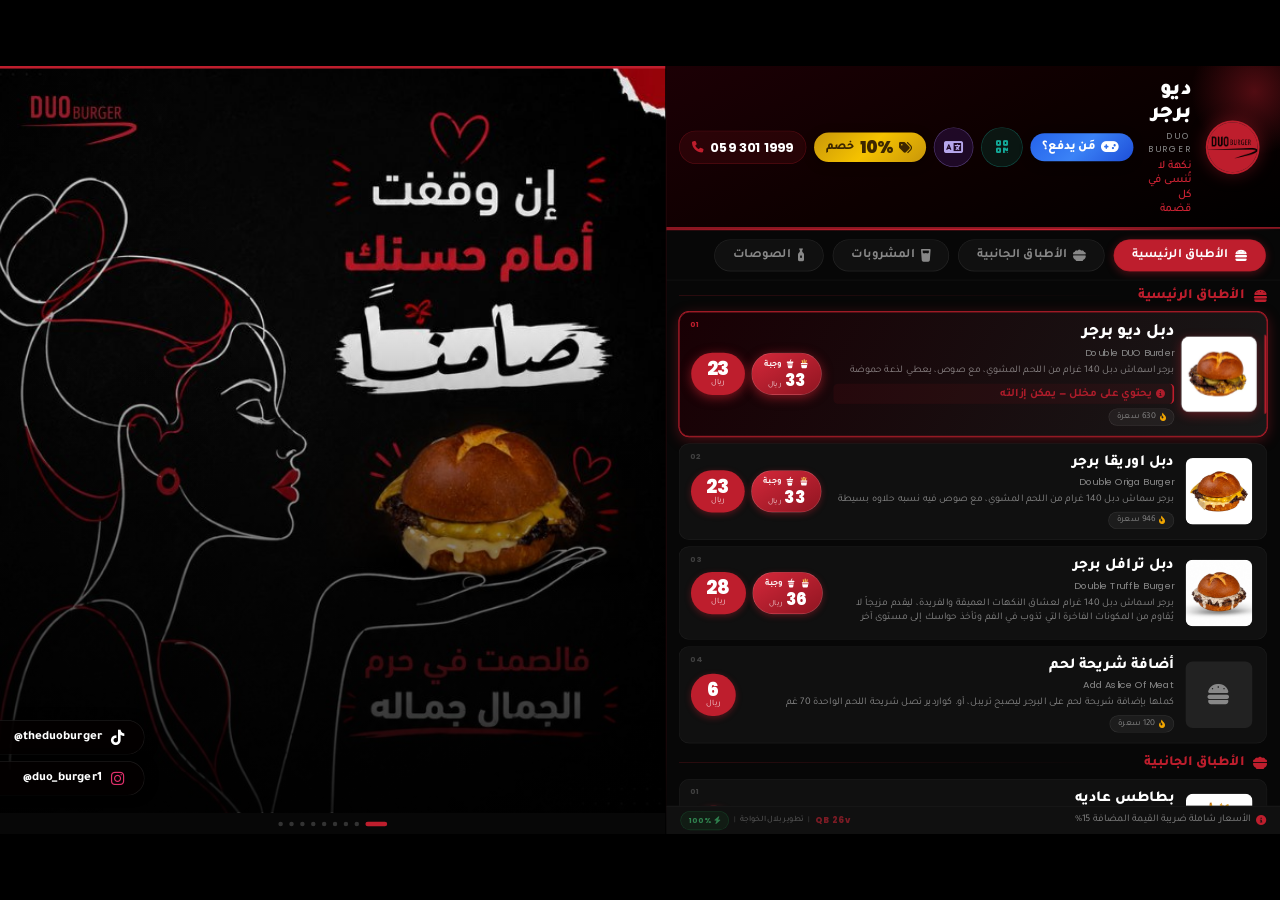
==== commit 13eae21b: "QB-OMNIS: تفعيل الإغلاق الفوري" ====
--- a/index.html
+++ b/index.html
@@ -1,180 +1,754 @@
-<!doctype html>
+<!DOCTYPE html>
 <html lang="ar" dir="rtl">
 <head>
-<meta charset="utf-8">
-<meta name="viewport" content="width=device-width, initial-scale=1">
-<meta name="robots" content="noindex">
-<meta name="theme-color" content="#0d1117">
-<title>نعمل على نسخة جديدة · DUO-Menu</title>
-<link rel="icon" href="data:image/svg+xml,%3Csvg%20xmlns%3D%22http%3A%2F%2Fwww.w3.org%2F2000%2Fsvg%22%20viewBox%3D%220%200%2064%2064%22%3E%3Crect%20width%3D%2264%22%20height%3D%2264%22%20rx%3D%2215%22%20fill%3D%22%231f6feb%22%2F%3E%3Cg%20fill%3D%22none%22%20stroke-width%3D%226.5%22%20stroke-linecap%3D%22round%22%20stroke-linejoin%3D%22round%22%3E%3Cpath%20stroke%3D%22%23cae8ff%22%20d%3D%22M22%2021%2011%2032l11%2011%22%2F%3E%3Cpath%20stroke%3D%22%23fff%22%20d%3D%22M37%2017l-10%2030%22%2F%3E%3Cpath%20stroke%3D%22%23cae8ff%22%20d%3D%22M42%2021l11%2011-11%2011%22%2F%3E%3C%2Fg%3E%3C%2Fsvg%3E">
-<script type="module">
-const site = "DUO-Menu", key = "qb-omnis:visit:" + site + ":closed";
-let claimed = false;
-try {
-  if (!navigator.webdriver && !sessionStorage.getItem(key)) { sessionStorage.setItem(key, "1"); claimed = true; }
-} catch {}
-if (claimed) {
-  try {
-    const [{ initializeApp }, { getFirestore, doc, setDoc, increment }, { firebaseConfig }] = await Promise.all([
-      import("https://www.gstatic.com/firebasejs/10.14.1/firebase-app.js"),
-      import("https://www.gstatic.com/firebasejs/10.14.1/firebase-firestore.js"),
-      import("https://0-bilal.github.io/QB-OMNIS/firebase-config.js"),
-    ]);
-    const db = getFirestore(initializeApp(firebaseConfig, "qb-omnis-visits"));
-    const day = new Date().toISOString().slice(0, 10);
-    await setDoc(doc(db, "stats", site, "days", day), { closed: increment(1) }, { merge: true });
-  } catch { try { sessionStorage.removeItem(key); } catch {} }
-}
-</script>
-<link rel="preconnect" href="https://fonts.googleapis.com">
-<link rel="preconnect" href="https://fonts.gstatic.com" crossorigin>
-<link href="https://fonts.googleapis.com/css2?family=IBM+Plex+Sans+Arabic:wght@400;500;600;700&family=JetBrains+Mono:wght@500;800&display=swap" rel="stylesheet">
-<style>
-  * { box-sizing: border-box; }
-  html, body { margin: 0; min-height: 100%; }
-  body {
-    min-height: 100vh; display: flex; flex-wrap: wrap;
-    font-family: "IBM Plex Sans Arabic", "Segoe UI", Tahoma, system-ui, sans-serif; line-height: 1.7;
-  }
-  .mono { font-family: "JetBrains Mono", ui-monospace, SFMono-Regular, Menlo, Consolas, monospace; }
-
-  /* ── رسالة الإغلاق ── */
-  .main {
-    flex: 1.35 1 460px; min-width: 0; padding: 132px 8% 48px; background: #fff; color: #1f2328;
-    display: flex; flex-direction: column; gap: 32px;
-  }
-  .head { display: flex; align-items: center; gap: 12px; min-height: 56px; }
-  .lock {
-    width: 40px; height: 40px; border-radius: 10px; flex: none; display: grid; place-items: center;
-    background: #ffebe9; border: 1px solid #ffcecb; color: #d1242f;
-  }
-  .pill {
-    display: inline-flex; align-items: center; gap: 6px; padding: 2px 12px; border-radius: 999px;
-    border: 1px solid #ffcecb; background: #fff5f5; color: #cf222e; font-size: 13px; font-weight: 600;
-  }
-  .pill i { width: 8px; height: 8px; border-radius: 50%; background: #cf222e; }
-  .body { display: flex; flex-direction: column; gap: 32px; max-width: 580px; }
-  h1 { margin: 0; font-size: 48px; font-weight: 700; line-height: 1.2; letter-spacing: -.5px; }
-  figure { margin: 0; display: flex; flex-direction: column; gap: 16px; }
-  .quote-row { display: flex; align-items: center; gap: 16px; flex-wrap: wrap; }
-  .quote-mark { font-family: Georgia, "Times New Roman", serif; font-size: 72px; line-height: 1; height: 44px; color: #d0d7de; font-style: italic; }
-  .service {
-    display: inline-flex; align-items: center; gap: 8px; padding: 6px 14px 6px 12px; border-radius: 999px;
-    background: #f6f8fa; border: 1px solid #d0d7de; color: #656d76; font-size: 13px;
-  }
-  .service strong { color: #1f2328; font-size: 16px; font-weight: 700; }
-  blockquote { margin: 0; font-size: 26px; font-weight: 500; line-height: 1.6; color: #1f2328; overflow-wrap: anywhere; }
-  figcaption { display: flex; align-items: center; flex-wrap: wrap; gap: 8px; color: #656d76; font-size: 14px; }
-  figcaption .dot { width: 4px; height: 4px; border-radius: 50%; background: #d0d7de; }
-  figcaption .when { display: inline-flex; align-items: center; gap: 6px; }
-  .back {
-    margin: 0; align-self: flex-start; display: inline-flex; align-items: center; gap: 8px; padding: 8px 14px; border-radius: 10px;
-    background: #eaf1fd; color: #174aa8; font-size: 15px;
-  }
-  .back strong { font-weight: 700; }
-  .note {
-    margin: auto 0 0; padding-top: 20px; border-top: 1px solid #d8dee4;
-    display: flex; align-items: flex-start; gap: 8px; color: #656d76; font-size: 14px;
-  }
-  .note svg { flex: none; margin-top: 4px; }
-
-  /* ── برمجيات QB ── */
-  .brand {
-    flex: 1 1 380px; min-width: 0; padding: 132px 6% 48px; background: #0d1117; color: #e6edf3;
-    display: flex; flex-direction: column; gap: 32px; position: relative; overflow: hidden;
-  }
-  .brand > * { position: relative; }
-  .brand .watermark {
-    position: absolute; bottom: -40px; left: -30px; font-size: 220px; font-weight: 800; line-height: 1;
-    color: #161b22; pointer-events: none; user-select: none; transform: rotate(-12deg);
-  }
-  .lockup { display: flex; align-items: center; gap: 14px; min-height: 56px; }
-  .logo { width: 52px; height: 52px; flex: none; }
-  .lockup b { display: block; font-size: 20px; line-height: 1.3; }
-  .lockup small { display: block; color: #8d96a0; font-size: 11px; font-weight: 500; letter-spacing: 3px; direction: ltr; text-align: right; }
-  .about { margin: 0; color: #9198a1; font-size: 17px; line-height: 1.8; }
-  .about strong { color: #e6edf3; }
-  .contact { display: flex; flex-direction: column; gap: 8px; }
-  .contact > span { color: #8d96a0; font-size: 12px; font-weight: 600; }
-  .wa {
-    display: flex; align-items: center; gap: 12px; min-height: 56px; padding: 0 18px; border-radius: 10px;
-    border: 1px solid #2ea043; background: #238636; color: #fff; font-size: 15px; font-weight: 600; text-decoration: none;
-    transition: background-color .15s;
-  }
-  .wa:hover { background: #2ea043; }
-  .wa:focus-visible { outline: 3px solid #4493f8; outline-offset: 2px; }
-  .wa .label { flex-grow: 1; }
-  .wa .num { font-size: 13px; font-weight: 500; direction: ltr; }
-  .copy { margin: auto 0 0; padding-top: 20px; border-top: 1px solid #21262d; color: #8d96a0; font-size: 12px; }
-
-  /* ── الهاتف ── */
-  @media (max-width: 760px) {
-    body { flex-direction: column; flex-wrap: nowrap; }
-    .main, .brand { flex: none; padding: 32px 24px; gap: 24px; }
-    .brand { flex-grow: 1; }
-    .head, .lockup { min-height: 0; }
-    .lock { width: 36px; height: 36px; border-radius: 9px; }
-    .body { gap: 20px; }
-    h1 { font-size: 32px; line-height: 1.25; letter-spacing: -.3px; }
-    figure { gap: 12px; }
-    .quote-row { gap: 12px; }
-    .quote-mark { font-size: 56px; height: 34px; }
-    .service { padding: 4px 12px 4px 10px; font-size: 12px; }
-    .service strong { font-size: 15px; }
-    blockquote { font-size: 20px; }
-    figcaption { font-size: 13px; gap: 6px; }
-    .note { padding-top: 16px; font-size: 13px; }
-    .brand .watermark { font-size: 150px; bottom: -16px; left: -59px; transform: rotate(-4deg); }
-    .logo { width: 44px; height: 44px; }
-    .lockup b { font-size: 18px; }
-    .lockup small { font-size: 10px; }
-    .about { font-size: 15px; }
-    .wa { padding: 0 16px; }
-    .wa .num { font-size: 12px; }
-    .copy { padding-top: 16px; }
-  }
-</style>
+  <script type="module" data-qb-omnis src="https://0-bilal.github.io/QB-OMNIS/lock.js?site=DUO-Menu"></script>
+  <meta charset="UTF-8">
+  <meta name="viewport" content="width=device-width, initial-scale=1.0, minimum-scale=1.0, maximum-scale=1.0, user-scalable=no">
+  <title>DUO Menu</title>
+
+  <!-- ══ PWA ══ -->
+  <link rel="manifest" href="manifest.json">
+  <meta name="theme-color" content="#be1e2d">
+  <meta name="mobile-web-app-capable" content="yes">
+  <meta name="apple-mobile-web-app-capable" content="yes">
+  <meta name="apple-mobile-web-app-status-bar-style" content="black-translucent">
+  <meta name="apple-mobile-web-app-title" content="DUO Menu">
+  <link rel="apple-touch-icon" href="icons/icon-192.png">
+  <link rel="apple-touch-icon" sizes="152x152" href="icons/icon-152.png">
+  <link rel="apple-touch-icon" sizes="144x144" href="icons/icon-144.png">
+  <link rel="icon" type="image/svg+xml" href="icons/icon.svg">
+  <link rel="icon" type="image/png" sizes="192x192" href="icons/icon-192.png">
+
+  <!-- ══ Fonts & Icons ══ -->
+  <link rel="stylesheet"
+        href="https://cdnjs.cloudflare.com/ajax/libs/font-awesome/6.5.0/css/all.min.css">
+  <link rel="preconnect" href="https://fonts.googleapis.com">
+  <link rel="preconnect" href="https://fonts.gstatic.com" crossorigin>
+  <link href="https://fonts.googleapis.com/css2?family=Tajawal:wght@300;400;500;700;800;900&family=Poppins:wght@300;400;500;600;700;800&display=swap"
+        rel="stylesheet">
+  <link rel="stylesheet" href="css/style.css">
+  <link rel="stylesheet" href="css/vmenu.css">
+  <link rel="stylesheet" href="css/game.css">
+  <link rel="stylesheet" href="css/game-xo.css">
 </head>
 <body>
-  <main class="main">
-    <div class="head">
-      <span class="lock"><svg aria-hidden="true" width="20" height="20" viewBox="0 0 24 24" fill="none" stroke="currentColor" stroke-width="2" stroke-linecap="round" stroke-linejoin="round"><rect x="4" y="11" width="16" height="10" rx="2"/><path d="M8 11V7a4 4 0 0 1 8 0v4"/></svg></span>
-      <span class="pill"><i aria-hidden="true"></i>الموقع متوقف</span>
-    </div>
-
-    <div class="body">
-      <h1>نعمل على نسخة جديدة</h1>
-      <figure>
-        <div class="quote-row">
-          <span class="quote-mark" aria-hidden="true">”</span>
-          <span class="service"><svg aria-hidden="true" width="16" height="16" viewBox="0 0 24 24" fill="none" stroke="currentColor" stroke-width="2" stroke-linecap="round" stroke-linejoin="round"><circle cx="12" cy="12" r="9"/><path d="M3 12h18M12 3a14 14 0 0 1 0 18M12 3a14 14 0 0 0 0 18"/></svg>الخدمة: <strong>DUO-Menu</strong></span>
-        </div>
-        <blockquote>نعمل على تحديث الموقع بإصدار جديد ومزايا أفضل. سيعود الموقع للعمل قريباً.</blockquote>
-        <figcaption>
-          <span>— إدارة الموقع</span>
-          <span class="dot" aria-hidden="true"></span><span class="when"><svg aria-hidden="true" width="14" height="14" viewBox="0 0 24 24" fill="none" stroke="currentColor" stroke-width="2" stroke-linecap="round" stroke-linejoin="round"><rect x="3" y="5" width="18" height="16" rx="2"/><path d="M16 3v4M8 3v4M3 10h18"/></svg>8 نوفمبر 2026</span>
-        </figcaption>
-        
-      </figure>
-    </div>
-
-    <p class="note"><svg aria-hidden="true" width="16" height="16" viewBox="0 0 24 24" fill="none" stroke="currentColor" stroke-width="2" stroke-linecap="round" stroke-linejoin="round"><circle cx="12" cy="12" r="9"/><path d="M12 11v5M12 8h.01"/></svg><span>إذا كنت صاحب الموقع، تواصل مع مزوّد الخدمة لإعادة تشغيله.</span></p>
-  </main>
-
-  <aside class="brand">
-    <span class="watermark mono" aria-hidden="true" dir="ltr">&lt;/&gt;</span>
-    <div class="lockup">
-      <svg class="logo" dir="ltr" role="img" aria-label="شعار برمجيات QB" viewBox="0 0 64 64"><rect width="64" height="64" rx="15" fill="#1f6feb"/><text x="32" y="38.4" direction="ltr" unicode-bidi="bidi-override" style="direction:ltr;unicode-bidi:bidi-override" text-anchor="middle" font-family="'JetBrains Mono', ui-monospace, SFMono-Regular, Menlo, Consolas, monospace" font-weight="800" font-size="17" letter-spacing="-0.5"><tspan fill="#cae8ff">&lt;</tspan><tspan fill="#ffffff">QB</tspan><tspan fill="#cae8ff">/&gt;</tspan></text></svg>
-      <div><b>برمجيات QB</b><small class="mono">QB SOFTWARE</small></div>
-    </div>
-    <p class="about">هذا الموقع يعمل بنظام تقدّمه <strong>برمجيات QB</strong>، وقد تم إيقافه حالياً. يرجى التواصل مع الناشر للعمل على إعادة تفعيله.</p>
-    <div class="contact">
-      <span>تواصل مع الناشر</span>
-      <a class="wa" href="https://wa.me/966538381612" target="_blank" rel="noopener">
-        <svg aria-hidden="true" width="20" height="20" viewBox="0 0 24 24" fill="none" stroke="currentColor" stroke-width="2" stroke-linecap="round" stroke-linejoin="round"><path d="M21 12a8 8 0 0 1-11.6 7.1L4 20l1-4.6A8 8 0 1 1 21 12z"/></svg><span class="label">تواصل عبر واتساب</span><span class="num mono">053-838-1612</span>
-      </a>
-    </div>
-    <p class="copy">© برمجيات QB · جميع الحقوق محفوظة</p>
-  </aside>
+<div class="screen">
+
+  <!-- ══════════════════════════════════════════
+       RIGHT — MENU PANEL (579px)
+  ══════════════════════════════════════════ -->
+  <div class="menu-panel">
+
+    <!-- Header -->
+    <div class="menu-header">
+      <div class="header-top">
+        <div class="logo-wrap" id="logo-wrap">
+          <img id="logo-img" src="" alt="logo" style="display:none">
+          <div id="logo-placeholder" class="logo-placeholder">
+            <i class="fa-solid fa-burger"></i>
+          </div>
+        </div>
+        <div class="header-text">
+          <div id="rest-name-ar" class="restaurant-name-ar">برجر هاوس</div>
+          <div id="rest-name-en" class="restaurant-name-en">Burger House</div>
+          <div id="rest-tagline"  class="restaurant-tagline">نكهة لا تُنسى في كل قضمة</div>
+        </div>
+        <!-- رقم الهاتف + زر الخصم + زر الألعاب — يسار الهيدر -->
+        <div class="header-actions">
+          <button class="header-games-btn" id="header-games-btn" onclick="showGamesHub()">
+            <i class="fa-solid fa-gamepad"></i>
+            <span class="hgb-label">مَن يدفع؟</span>
+          </button>
+          <button class="header-qrmenu-btn" id="header-qrmenu-btn" onclick="showQRMenuOverlay()">
+            <i class="fa-solid fa-qrcode"></i>
+
+          </button>
+          <button class="header-lang-btn" id="header-lang-btn" onclick="toggleMenuLanguage()" aria-label="Translate menu / ترجمة المنيو">
+            <i class="fa-solid fa-language"></i>
+          </button>
+          <button class="header-discount-btn" id="store-notif-btn" onclick="showReviewOverlay()">
+            <i class="fa-solid fa-tags"></i>
+            <span class="hdb-pct">10%</span>
+            <span class="hdb-label">خصم</span>
+          </button>
+          <div class="header-phone" id="header-phone-row">
+            <span id="fab-phone-value">----</span>
+            <i class="fa-solid fa-phone"></i>
+          </div>
+        </div>
+      </div>
+    </div>
+
+    <div class="red-strip"></div>
+
+    <!-- Category anchor tabs -->
+    <div id="category-tabs" class="category-tabs">
+      <!-- Rendered by main.js -->
+    </div>
+
+    <!-- All items in one scrollable area -->
+    <div id="menu-items-area" class="menu-items-area">
+      <!-- Rendered by main.js -->
+    </div>
+
+    <!-- Footer -->
+    <div class="menu-footer">
+      <div class="tax-note">
+        <i class="fa-solid fa-circle-info"></i>
+        <span id="tax-note-text">الأسعار شاملة ضريبة القيمة المضافة 15%</span>
+      </div>
+      <div id="wifi-section" class="wifi-info" style="display:none">
+        <i class="fa-solid fa-wifi"></i>
+        <span id="wifi-name" class="wifi-name">—</span>
+      </div>
+      <div class="qb-credit">
+        <span class="qb-brand">QB 26v</span>
+        <span class="qb-sep">|</span>
+        <span class="qb-text">تطوير بلال الخواجة</span>
+        <span class="qb-sep" id="battery-sep" style="display:none">|</span>
+        <div id="battery-widget" class="battery-widget" style="display:none">
+          <i id="battery-bolt" class="fa-solid fa-bolt" style="display:none"></i>
+          <span id="battery-pct" class="battery-pct-text"></span>
+        </div>
+        <span class="qb-sep" id="conn-sep" style="display:none">|</span>
+        <div id="duo-conn-mini" class="duo-conn-mini" style="display:none">
+          <span class="dcm-dot"></span>
+          <span class="dcm-label"></span>
+        </div>
+      </div>
+    </div>
+
+  </div><!-- /menu-panel -->
+
+  <div class="panel-divider"></div>
+
+  <!-- ══════════════════════════════════════════
+       LEFT — SLIDE PANEL (620px)
+  ══════════════════════════════════════════ -->
+  <div class="slide-panel">
+
+    <!-- Slideshow -->
+    <div id="slides-wrapper" class="slides-wrapper">
+      <!-- Rendered by main.js -->
+    </div>
+
+    <!-- Product Detail Overlay -->
+    <div id="product-overlay" class="product-overlay">
+
+      <!-- طبقتا الصورة للـ crossfade السلس -->
+      <img id="product-overlay-img"  class="product-overlay-bg-img" src="" alt="">
+      <img id="product-overlay-img2" class="product-overlay-bg-img product-overlay-bg-img-2" src="" alt="" style="display:none;opacity:0">
+      <div id="product-overlay-img-ph" class="product-overlay-placeholder">
+        <i class="fa-solid fa-burger"></i>
+      </div>
+
+      <!-- طبقة التدرّج الداكن -->
+      <div class="product-overlay-gradient"></div>
+
+      <!-- زر الإغلاق -->
+      <button class="product-overlay-close" onclick="hideProductOverlay()">
+        <i class="fa-solid fa-xmark"></i>
+      </button>
+
+      <!-- معلومات المنتج — أسفل الشاشة -->
+      <div class="product-overlay-info">
+
+        <!-- السعرات الحرارية -->
+        <div id="product-overlay-cal" class="product-overlay-cal-badge" style="display:none">
+          <i class="fa-solid fa-fire-flame-curved"></i>
+          <span id="product-overlay-cal-num"></span>
+          <span id="product-overlay-cal-unit">سعرة حرارية</span>
+        </div>
+
+        <div id="product-overlay-name-ar" class="product-overlay-name-ar"></div>
+        <div id="product-overlay-name-en" class="product-overlay-name-en"></div>
+        <!-- الأنواع / الخيارات (مثلاً: كولا، كولا دايت، كولا زيرو) -->
+        <div id="product-overlay-variants" class="product-overlay-variants" style="display:none"></div>
+        <div id="product-overlay-desc" class="product-overlay-desc"></div>
+
+        <!-- مكونات المنتج (الفكرة الثالثة + الرابعة) -->
+        <div id="product-overlay-ingredients" class="product-overlay-ingredients" style="display:none"></div>
+
+        <!-- اختيار الصوص -->
+        <div id="product-overlay-sauce" class="product-overlay-sauce-picker" style="display:none">
+          <span class="sauce-picker-label" id="product-overlay-sauce-label"><i class="fa-solid fa-bottle-droplet"></i> اختر الصوص</span>
+          <div id="product-overlay-sauce-btns" class="sauce-picker-btns"></div>
+        </div>
+
+        <!-- السعر + سعر الوجبة -->
+        <div class="product-overlay-price-row">
+          <div id="product-overlay-price-wrap" class="product-overlay-price-wrap" style="display:none">
+            <span id="product-overlay-price-num" class="product-overlay-price-num"></span>
+            <span class="product-overlay-price-cur" id="product-overlay-price-cur">ريال</span>
+          </div>
+
+          <!-- سعر الوجبة — نفس تصميم السعر + أيقونة بطاطس وأيقونة مشروب -->
+          <div id="product-overlay-meal-wrap" class="product-overlay-price-wrap product-overlay-meal-wrap" style="display:none">
+            <span class="overlay-meal-tag"><i class="fa-solid fa-utensils"></i><span id="product-overlay-meal-label">وجبة</span></span>
+            <span class="overlay-meal-amount">
+              <span id="product-overlay-meal-num" class="product-overlay-price-num"></span>
+              <span class="product-overlay-price-cur" id="product-overlay-meal-cur">ريال</span>
+            </span>
+            <span class="overlay-meal-divider" aria-hidden="true"></span>
+            <span class="overlay-meal-ico" id="product-overlay-meal-fries"></span>
+            <span class="overlay-meal-ico" id="product-overlay-meal-drink"></span>
+          </div>
+        </div>
+
+      </div>
+    </div>
+
+    <!-- ══ QR Menu Overlay ══ -->
+    <div id="qrmenu-overlay" class="qrmenu-overlay">
+
+      <button class="qrmenu-close" onclick="hideQRMenuOverlay()">
+        <i class="fa-solid fa-xmark"></i>
+      </button>
+
+      <!-- خلفية الهالات -->
+      <div class="qrmenu-bg">
+        <span class="qrmenu-orb qrmenu-orb-1"></span>
+        <span class="qrmenu-orb qrmenu-orb-2"></span>
+        <span class="qrmenu-sheen"></span>
+      </div>
+
+      <!-- المحتوى -->
+      <div class="qrmenu-body">
+
+        <!-- شعار + اسم المطعم -->
+        <div class="qrmenu-brand">
+          <div class="qrmenu-logo-wrap" id="qrmenu-logo-wrap">
+            <img id="qrmenu-logo-img" src="" alt="logo" style="display:none">
+            <i id="qrmenu-logo-ph" class="fa-solid fa-burger"></i>
+          </div>
+          <div class="qrmenu-brand-text">
+            <div class="qrmenu-name-ar" id="qrmenu-name-ar"></div>
+            <div class="qrmenu-name-en" id="qrmenu-name-en"></div>
+          </div>
+        </div>
+
+        <!-- كرت الـ QR -->
+        <div class="qrmenu-card">
+          <div class="qrmenu-card-label">
+            <i class="fa-solid fa-mobile-screen-button"></i>
+            <span>منيو الجوال</span>
+          </div>
+          <div class="qrmenu-qr-frame">
+            <img id="qrmenu-qr-img" class="qrmenu-qr-img" src="images/mobile-menu-qr.png" alt="QR Code"
+                 onerror="this.style.display='none';document.getElementById('qrmenu-qr-ph').style.display='flex'">
+            <div id="qrmenu-qr-ph" class="qrmenu-qr-ph" style="display:none">
+              <i class="fa-solid fa-qrcode"></i>
+              <span>أضف صورة QR هنا</span>
+              <small>images/mobile-menu-qr.png</small>
+            </div>
+            <!-- زوايا ديكورية -->
+            <span class="qr-corner qr-corner-tl"></span>
+            <span class="qr-corner qr-corner-tr"></span>
+            <span class="qr-corner qr-corner-bl"></span>
+            <span class="qr-corner qr-corner-br"></span>
+          </div>
+          <div class="qrmenu-scan-label">
+            <i class="fa-solid fa-arrow-up-from-bracket"></i>
+            امسح الكود بكاميرا هاتفك
+          </div>
+        </div>
+
+        <!-- تعليمات سريعة -->
+        <div class="qrmenu-steps">
+          <div class="qrmenu-step">
+            <span class="qrmenu-step-num">1</span>
+            <span>افتح كاميرا هاتفك أو تطبيق QR</span>
+          </div>
+          <div class="qrmenu-step">
+            <span class="qrmenu-step-num">2</span>
+            <span>وجّه الكاميرا نحو الكود</span>
+          </div>
+          <div class="qrmenu-step">
+            <span class="qrmenu-step-num">3</span>
+            <span>تصفح المنيو كاملاً على هاتفك</span>
+          </div>
+        </div>
+
+        <!-- ملاحظة الضريبة -->
+        <div class="qrmenu-tax">
+          <i class="fa-solid fa-circle-info"></i>
+          <span id="qrmenu-tax-text"></span>
+        </div>
+
+      </div><!-- /qrmenu-body -->
+
+      <!-- شريط العداد التلقائي -->
+      <div class="qrmenu-timer-bar">
+        <div id="qrmenu-timer-fill" class="qrmenu-timer-fill"></div>
+      </div>
+
+    </div><!-- /qrmenu-overlay -->
+
+    <!-- ══ Review / Discount Overlay ══ -->
+    <div id="review-overlay" class="review-overlay">
+
+      <button class="review-close" onclick="hideReviewOverlay()">
+        <i class="fa-solid fa-xmark"></i>
+      </button>
+
+      <!-- خلفية ضبابية -->
+      <div class="review-glow"></div>
+
+      <!-- محتوى الـ overlay — عمود واحد -->
+      <div class="review-body">
+
+        <div class="review-gmaps-icon">
+          <i class="fa-solid fa-map-location-dot"></i>
+        </div>
+
+        <div class="review-headline-ar">قيّم تجربتك في <span id="review-rest-name">DUO Burger</span></div>
+
+        <div class="review-stars">
+          <i class="fa-solid fa-star"></i><i class="fa-solid fa-star"></i>
+          <i class="fa-solid fa-star"></i><i class="fa-solid fa-star"></i>
+          <i class="fa-solid fa-star"></i>
+        </div>
+
+        <div class="review-discount-block">
+          <span class="review-discount-label-top">واحصل على خصم</span>
+          <span class="review-discount-pct">10%</span>
+          <span class="review-discount-label-bot">في زيارتك القادمة</span>
+        </div>
+
+        <div class="review-divider"></div>
+
+        <div class="review-steps">
+          <div class="review-step">
+            <span class="review-step-num">1</span>
+            <span class="review-step-text">قيّم المطعم بـ 5 نجوم على Google Maps</span>
+          </div>
+          <div class="review-step">
+            <span class="review-step-num">2</span>
+            <span class="review-step-text">أرِ الموظف التقييم عند طلبك القادم</span>
+          </div>
+          <div class="review-step">
+            <span class="review-step-num">3</span>
+            <span class="review-step-text">استمتع بخصم 10% على طلبك القادم!</span>
+          </div>
+        </div>
+
+        <div class="review-divider"></div>
+
+        <!-- QR أسفل كل شيء -->
+        <div class="review-qr-area">
+          <div class="review-qr-box">
+            <img id="review-qr-img" src="" alt="QR Code" style="display:none"
+                 onerror="this.style.display='none';var f=document.getElementById('review-qr-fallback');if(f)f.style.display='flex'">
+            <div id="review-qr-fallback" class="review-qr-fallback">
+              <i class="fa-brands fa-google"></i>
+              <span>أضف صورة QR هنا</span>
+            </div>
+          </div>
+          <div class="review-qr-label">امسح الكود بجوالك للتقييم</div>
+        </div>
+
+      </div><!-- /review-body -->
+
+      <!-- شريط العداد التلقائي -->
+      <div class="review-timer-bar">
+        <div id="review-timer-fill" class="review-timer-fill"></div>
+      </div>
+
+    </div><!-- /review-overlay -->
+
+    <!-- Floating info widget (overlays the slideshow) -->
+    <!-- حسابات التواصل — شرائط مكدّسة على يسار اللوحة -->
+    <div class="social-bars">
+      <div class="social-bar social-bar-tiktok">
+        <i class="fa-brands fa-tiktok"></i>
+        <span id="fab-tiktok-name">@theduoburgere</span>
+      </div>
+      <div class="social-bar social-bar-instagram">
+        <i class="fa-brands fa-instagram"></i>
+        <span id="fab-ig-name">@duo_brger1</span>
+      </div>
+    </div>
+
+    <!-- Dots -->
+    <div id="slide-dots" class="slide-dots"></div>
+
+  </div><!-- /slide-panel -->
+
+</div><!-- /screen -->
+
+<!-- ══ صورة المنتجات الجديدة — غطاء كامل الشاشة فوق المنيو ══ -->
+<div id="new-products-overlay" class="new-products-overlay" style="display:none" onclick="dismissNewProductsOverlay()">
+  <img id="new-products-img" class="new-products-img" src="images/new-products/new.jpg" alt="منتجات جديدة">
+  <button class="new-products-menu-btn" onclick="event.stopPropagation();dismissNewProductsOverlay()">
+    <i class="fa-solid fa-utensils"></i>
+    <span>عرض المنيو</span>
+  </button>
+</div>
+
+<!-- ══ Dev: Password Modal ══ -->
+<div id="dev-pwd-modal" style="display:none;position:fixed;inset:0;z-index:99990;
+     background:rgba(0,0,0,.90);align-items:center;justify-content:center;
+     backdrop-filter:blur(10px);-webkit-backdrop-filter:blur(10px)">
+  <div class="dev-modal-box">
+
+    <!-- أيقونة + عنوان -->
+    <div class="dev-modal-icon"><i class="fa-solid fa-lock"></i></div>
+    <div class="dev-modal-title">دخول المطور</div>
+
+    <!-- شاشة عرض الأرقام المدخلة -->
+    <div class="dev-pin-display" id="dev-pin-display">
+      <span class="dev-pin-dot" id="dev-pin-dot-0"></span>
+      <span class="dev-pin-dot" id="dev-pin-dot-1"></span>
+      <span class="dev-pin-dot" id="dev-pin-dot-2"></span>
+      <span class="dev-pin-dot" id="dev-pin-dot-3"></span>
+      <span class="dev-pin-dot" id="dev-pin-dot-4"></span>
+      <span class="dev-pin-dot" id="dev-pin-dot-5"></span>
+    </div>
+
+    <!-- رسالة الخطأ -->
+    <div id="dev-pwd-error" class="dev-pwd-error" style="display:none">
+      <i class="fa-solid fa-circle-xmark"></i> كلمة السر غير صحيحة
+    </div>
+
+    <!-- لوحة الأرقام -->
+    <div class="dev-keypad">
+      <button class="dev-key" onclick="devKeyPress('1')">1</button>
+      <button class="dev-key" onclick="devKeyPress('2')">2</button>
+      <button class="dev-key" onclick="devKeyPress('3')">3</button>
+      <button class="dev-key" onclick="devKeyPress('4')">4</button>
+      <button class="dev-key" onclick="devKeyPress('5')">5</button>
+      <button class="dev-key" onclick="devKeyPress('6')">6</button>
+      <button class="dev-key" onclick="devKeyPress('7')">7</button>
+      <button class="dev-key" onclick="devKeyPress('8')">8</button>
+      <button class="dev-key" onclick="devKeyPress('9')">9</button>
+      <button class="dev-key dev-key-del" onclick="devKeyDelete()">
+        <i class="fa-solid fa-delete-left"></i>
+      </button>
+      <button class="dev-key" onclick="devKeyPress('0')">0</button>
+      <button class="dev-key dev-key-ok" onclick="checkDevPassword()">OK</button>
+    </div>
+
+    <!-- إلغاء -->
+    <button class="dev-btn-cancel" onclick="closeDevModal()">إلغاء</button>
+
+  </div>
+</div>
+
+<!-- ══════════════════════════════════════════
+     VERTICAL LAYOUT — العرض السينمائي  (1080 × 1920)
+     صورة المنتج أعلى الوسط · أسامي القسم في صف أفقي ·
+     الاسم بالعربي مقابل الإنجليزي + السعر + الوصف
+     يُفعَّل من لوحة التحكم ← ضبط الشاشة
+══════════════════════════════════════════ -->
+<div class="screen screen--vertical" id="screen-vertical" style="display:none">
+
+  <!-- خلفية موحّدة بألوان الهوية مع حركة بطيئة -->
+  <div class="vx-bg">
+    <span class="vx-orb vx-orb-1"></span>
+    <span class="vx-orb vx-orb-2"></span>
+    <span class="vx-orb vx-orb-3"></span>
+    <span class="vx-sheen"></span>
+  </div>
+  <div class="vx-vignette"></div>
+  <div class="vx-grain"></div>
+
+  <!-- ── الهيدر ── -->
+  <div class="vx-header">
+    <div class="vx-head-top">
+      <div class="vx-logo-wrap" id="vl-logo-wrap">
+        <img id="vx-logo-img" src="" alt="logo" style="display:none">
+        <div id="vx-logo-ph" class="vx-logo-ph"><i class="fa-solid fa-burger"></i></div>
+      </div>
+      <div class="vx-head-text">
+        <div id="vx-rest-ar"  class="vx-rest-ar"></div>
+        <div id="vx-rest-en"  class="vx-rest-en"></div>
+        <div id="vx-rest-tag" class="vx-rest-tag"></div>
+      </div>
+
+      <div class="vx-act-phone" id="vl-phone-row">
+        <i class="fa-solid fa-phone"></i><span id="vl-phone-value">----</span>
+      </div>
+    </div>
+  </div>
+
+  <!-- ── شريط الأقسام: التنقّل بين الأقسام ── -->
+  <div class="vx-cat-bar">
+    <div class="vx-cat-tabs" id="vx-cat-tabs"></div>
+  </div>
+
+  <!-- ── المسرح ── -->
+  <div class="vx-stage" id="vx-stage">
+
+    <!-- صورة المنتج + أزرار التنقّل بين المنتجات -->
+    <div class="vx-img-stage">
+      <div class="vx-img-halo"></div>
+      <div class="vx-img-frame">
+        <div id="vx-img-ph" class="vx-img-ph on"><i class="fa-solid fa-burger"></i></div>
+        <img id="vx-img"  class="vx-img" src="" alt="">
+        <img id="vx-img2" class="vx-img" src="" alt="">
+        <div class="vx-img-gloss"></div>
+      </div>
+      <div id="vx-img-badge" class="vx-img-badge"></div>
+
+      <button class="vx-nav vx-nav-prev" id="vx-nav-prev" aria-label="المنتج السابق">
+        <i class="fa-solid fa-chevron-right"></i>
+      </button>
+      <button class="vx-nav vx-nav-next" id="vx-nav-next" aria-label="المنتج التالي">
+        <i class="fa-solid fa-chevron-left"></i>
+      </button>
+    </div>
+
+    <!-- أسامي منتجات القسم — صف أفقي واحد -->
+    <div class="vx-names-holder" id="vx-names-holder">
+      <div class="vx-names" id="vx-names"></div>
+      <div class="vx-underline" id="vx-underline"></div>
+    </div>
+
+    <!-- التفاصيل: العربي وتحته الإنجليزي ⟷ السعر + الوصف -->
+    <div class="vx-details" id="vx-details">
+
+      <div class="vx-det-ar">
+        <div id="vx-name-ar" class="vx-name-ar"></div>
+        <div id="vx-name-en" class="vx-name-en"></div>
+        <div class="vx-ar-meta">
+          <div id="vx-cal"  class="vx-cal"></div>
+          <div id="vx-meal" class="vx-meal"><i class="fa-solid fa-utensils"></i> وجبة كاملة</div>
+        </div>
+        <!-- مكونات المنتج — في العمود الأيمن تحت الاسم -->
+        <div id="vx-ingredients" class="vx-ingredients"></div>
+      </div>
+
+      <div class="vx-det-div"></div>
+
+      <div class="vx-det-info">
+        <div class="vx-price" id="vx-price">
+          <span id="vx-price-num" class="vx-price-num">0</span>
+          <span class="vx-price-cur">ريال</span>
+        </div>
+        <div id="vx-desc"     class="vx-desc"></div>
+        <div id="vx-variants" class="vx-variants"></div>
+
+        <!-- اختيار الصوص (عمودي) -->
+        <div id="vx-sauce-picker" class="vx-sauce-picker" style="display:none">
+          <span class="vx-sauce-label"><i class="fa-solid fa-bottle-droplet"></i> اختر الصوص</span>
+          <div id="vx-sauce-btns" class="vx-sauce-btns"></div>
+        </div>
+      </div>
+
+    </div>
+
+  </div><!-- /vx-stage -->
+  <!-- ── الفوتر ── -->
+  <div class="vx-footer">
+    <div class="vx-foot-tax">
+      <i class="fa-solid fa-circle-info"></i>
+      <span id="vx-tax-text"></span>
+    </div>
+
+    <div class="vx-foot-right">
+      <span>QB 26v</span>
+      <span class="vx-sep">|</span>
+      <span>تطوير بلال الخواجة</span>
+      <span class="vx-sep" id="vl-battery-sep" style="display:none">|</span>
+      <div id="vl-battery-widget" class="battery-widget" style="display:none">
+        <i id="vl-battery-bolt" class="fa-solid fa-bolt" style="display:none"></i>
+        <span id="vl-battery-pct" class="battery-pct-text"></span>
+      </div>
+      <span class="vx-sep" id="vl-conn-sep" style="display:none">|</span>
+      <div id="vl-duo-conn-mini" class="duo-conn-mini" style="display:none">
+        <span class="dcm-dot"></span>
+        <span class="dcm-label"></span>
+      </div>
+    </div>
+  </div>
+
+</div><!-- /screen--vertical -->
+
+<!-- لوحة التحكم أصبحت صفحة منفصلة: dashboard.html -->
+
+<!-- ══════════════════════════════════════════
+     REACTION GAME OVERLAY  (تحدّي الرد السريع)
+══════════════════════════════════════════ -->
+<div id="game-overlay" class="game-overlay">
+
+  <!-- شريط علوي: الجولة + النتيجة + إغلاق -->
+  <div class="game-topbar">
+    <button class="game-close" onclick="exitDuoGame()"><i class="fa-solid fa-xmark"></i></button>
+    <div class="game-round" id="game-round">الجولة 1 / 3</div>
+    <div class="game-score">
+      <span class="gs-cell gs-you"><b id="game-score-you">0</b><small>أنت</small></span>
+      <span class="gs-sep">–</span>
+      <span class="gs-cell gs-opp"><b id="game-score-opp">0</b><small>المنافس</small></span>
+    </div>
+  </div>
+
+  <!-- منطقة الضغط الكبيرة -->
+  <div id="game-tap" class="game-tap" onclick="gameTap()">
+    <div class="game-flash"></div>
+    <div class="game-center">
+      <div class="game-big"  id="game-big">استعد…</div>
+      <div class="game-sub"  id="game-sub">انتظر تحوّل الشاشة للأخضر</div>
+    </div>
+  </div>
+
+  <!-- لوحة نتيجة الجولة / نهاية اللعبة -->
+  <div id="game-result" class="game-result">
+    <div class="game-result-box">
+      <div class="game-result-icon" id="game-result-icon"><i class="fa-solid fa-trophy"></i></div>
+      <div class="game-result-title" id="game-result-title">—</div>
+      <div class="game-result-sub"   id="game-result-sub"></div>
+      <div class="game-result-actions" id="game-result-actions"></div>
+    </div>
+  </div>
+
+</div>
+
+<!-- ══════════════════════════════════════════
+     SPEED X-O GAME OVERLAY  (إكس-أو السريع)
+══════════════════════════════════════════ -->
+<div id="xo-overlay" class="xo-overlay">
+
+  <div class="xo-topbar">
+    <button class="xo-close" onclick="exitXO()"><i class="fa-solid fa-xmark"></i></button>
+    <div class="xo-title"><i class="fa-solid fa-hashtag"></i> إكس–أو السريع</div>
+    <div class="xo-scores">
+      <span class="xo-sc xo-sc-you"><b id="xo-score-you">0</b><small>أنت</small></span>
+      <span class="xo-sc-sep">–</span>
+      <span class="xo-sc xo-sc-opp"><b id="xo-score-opp">0</b><small>المنافس</small></span>
+    </div>
+  </div>
+
+  <div class="xo-turnbar">
+    <div class="xo-turn" id="xo-turn">—</div>
+    <div class="xo-timer"><div class="xo-timer-fill" id="xo-timer-fill"></div></div>
+  </div>
+
+  <div class="xo-board" id="xo-board"></div>
+
+  <div id="xo-result" class="xo-result">
+    <div class="xo-result-box">
+      <div class="xo-result-icon" id="xo-result-icon"><i class="fa-solid fa-trophy"></i></div>
+      <div class="xo-result-title" id="xo-result-title">—</div>
+      <div class="xo-result-actions" id="xo-result-actions"></div>
+    </div>
+  </div>
+
+</div>
+
+<!-- ══════════════════════════════════════════
+     GAMES HUB  (مَن يدفع الحساب؟)
+══════════════════════════════════════════ -->
+<div id="games-hub" class="games-hub">
+  <div class="gh-backdrop" onclick="hideGamesHub()"></div>
+
+  <div class="gh-panel">
+    <button class="gh-close" onclick="hideGamesHub()"><i class="fa-solid fa-xmark"></i></button>
+
+    <div class="gh-header">
+      <div class="gh-flame"><i class="fa-solid fa-fire"></i></div>
+      <div class="gh-title">مَن يدفع الحساب؟</div>
+      <div class="gh-sub">تبون تكرمون بعض؟ خلّوا اللعبة تحسمها — الفائز هو مَن يشرّف ويدفع الحساب!</div>
+    </div>
+
+    <div id="gh-status" class="gh-status"></div>
+
+    <div class="gh-cards">
+
+      <!-- تحدّي الرد السريع -->
+      <div class="gh-card">
+        <div class="gh-card-icon gh-icon-reaction"><i class="fa-solid fa-bolt"></i></div>
+        <div class="gh-card-name">تحدّي الرد السريع</div>
+        <div class="gh-card-idea">أسرع لاعب يضغط عند تحوّل الشاشة للأخضر يكسب الجولة.</div>
+        <ol class="gh-steps">
+          <li>الشاشتان حمراء — استعدّوا.</li>
+          <li>عند تحوّلها للأخضر: اضغط بأسرع ما يمكن!</li>
+          <li>الأسرع يفوز — الأفضل من ٣ جولات. والفائز يدفع الحساب.</li>
+        </ol>
+        <button class="gh-play gh-play--reaction" onclick="hubPlay('reaction')">
+          <i class="fa-solid fa-play"></i> ابدأ اللعب
+        </button>
+      </div>
+
+      <!-- إكس-أو السريع -->
+      <div class="gh-card">
+        <div class="gh-card-icon gh-icon-xo"><i class="fa-solid fa-hashtag"></i></div>
+        <div class="gh-card-name">إكس–أو السريع</div>
+        <div class="gh-card-idea">إكس-أو التقليدية لكن بعدّاد ٣ ثوانٍ لكل حركة!</div>
+        <ol class="gh-steps">
+          <li>كل لاعب برمز: X أو O.</li>
+          <li>لديك ٣ ثوانٍ للعب — تأخّرت؟ ينتقل الدور فوراً!</li>
+          <li>أول من يصنع خطاً يفوز. والفائز يدفع الحساب.</li>
+        </ol>
+        <button class="gh-play gh-play--xo" onclick="hubPlay('xo')">
+          <i class="fa-solid fa-play"></i> ابدأ اللعب
+        </button>
+      </div>
+
+    </div>
+  </div>
+</div>
+
+<script src="js/branch.js"></script>   <!-- يحمّل ملف منتجات الفرع المختار -->
+<script src="js/slides.js"></script>
+<script src="js/main.js"></script>
+<script src="js/vmenu.js"></script>
+<script src="js/game.js"></script>
+<script src="js/game-xo.js"></script>
+<script src="js/games-hub.js"></script>
+
+<!-- ══ ربط الأجهزة عبر Firebase Realtime Database — اتصال تلقائي ══ -->
+<script src="https://www.gstatic.com/firebasejs/10.12.5/firebase-app-compat.js"></script>
+<script src="https://www.gstatic.com/firebasejs/10.12.5/firebase-database-compat.js"></script>
+<script src="js/duo-config.js"></script>
+<script src="js/duo-connect.js"></script>
+<script src="js/duo-sync.js"></script>
+<script src="js/duo-admin.js" data-screen="menu"></script>   <!-- قرارات المسؤول الأساسي -->
+
+
+<!-- ══ PWA Service Worker Registration ══ -->
+<script>
+  /* إعادة التحميل بعد 60 ثانية بلا أي لمس، وبلا نافذة/لعبة مفتوحة */
+  var _lastUserActivity = Date.now();
+  ['touchstart', 'pointerdown', 'wheel', 'keydown'].forEach(function (ev) {
+    window.addEventListener(ev, function () { _lastUserActivity = Date.now(); }, { passive: true, capture: true });
+  });
+  function _reloadWhenIdle() {
+    var IDLE_MS = 60000;
+    var t = setInterval(function () {
+      var busy = document.querySelector(
+        '#product-overlay.active, #review-overlay.active, #qrmenu-overlay.active, ' +
+        '#games-hub.active, #game-overlay.active, #xo-overlay.active');
+      if (!busy && Date.now() - _lastUserActivity >= IDLE_MS) {
+        clearInterval(t);
+        window.location.reload();
+      }
+    }, 5000);
+  }
+
+  if ('serviceWorker' in navigator) {
+    window.addEventListener('load', () => {
+      navigator.serviceWorker
+        .register('sw.js', { scope: './' })
+        .then(reg => {
+          console.log('[PWA] Service Worker registered:', reg.scope);
+
+          // Notify user when a new version is available
+          reg.addEventListener('updatefound', () => {
+            const worker = reg.installing;
+            worker.addEventListener('statechange', () => {
+              if (worker.state === 'installed' && navigator.serviceWorker.controller) {
+                console.log('[PWA] New version available — reload when idle.');
+                worker.postMessage('SKIP_WAITING');
+                // شاشة عرض: أعد التحميل لتطبيق التحديث — لكن فقط عندما لا يستخدمها
+                // أحد (كانت تُعاد بعد 5 ثوانٍ حتى لو كان العميل يتصفح المنيو)
+                _reloadWhenIdle();
+              }
+            });
+          });
+        })
+        .catch(err => console.warn('[PWA] SW registration failed:', err));
+    });
+  }
+</script>
 </body>
-</html>+</html>
--- a/css/style.css
+++ b/css/style.css
@@ -0,0 +1,2146 @@
+/* =========================================================
+   Burger House — Digital Menu
+   1920 × 1200 px  (iPad landscape)  |  #000 + #be1e2d
+   ========================================================= */
+
+@import url('https://fonts.googleapis.com/css2?family=Tajawal:wght@300;400;500;700;800;900&family=Poppins:wght@300;400;500;600;700;800&display=swap');
+
+:root {
+  --red:      #be1e2d;
+  --red-dk:   #8f1521;
+  --red-lt:   #d42435;
+  --red-glow: rgba(190,30,45,.40);
+  --red-soft: rgba(190,30,45,.12);
+  --red-edge: rgba(190,30,45,.30);
+
+  --black: #000;
+  --bg:    #070707;
+  --s1:    #101010;
+  --s2:    #181818;
+  --s3:    #222;
+
+  --b0: rgba(255,255,255,.05);
+  --b1: rgba(255,255,255,.09);
+
+  --white: #fff;
+  --gray:  #888;
+  --lite:  #ccc;
+
+  --ar: 'Tajawal', sans-serif;
+  --en: 'Poppins',  sans-serif;
+
+  /* 2000 × 1200 */
+  --slide-w: 1040px;
+  --menu-w:   959px;
+
+  --rp: 100px;
+  --rl: 16px;
+  --rm: 11px;
+}
+
+*,*::before,*::after { box-sizing:border-box; margin:0; padding:0; }
+button { border:none; outline:none; cursor:pointer; font-family:inherit; background:none; }
+
+html,body {
+  width:100%; height:100%;
+  overflow:hidden;
+  background:var(--black);
+  font-family:var(--ar);
+  color:var(--white);
+  direction:rtl;
+  touch-action:pan-x pan-y;  /* ① منع التكبير بالأصبعين والضغط المزدوج */
+}
+
+/* ② منع تحديد النص والقائمة عند الضغط المطوّل — كان يُظهر شريط النسخ/المشاركة
+   و"البحث بجوجل" (Touch to Search / Gemini) فوق المنيو على الأجهزة اللوحية */
+html,body,body * {
+  -webkit-user-select:none;
+  user-select:none;
+  -webkit-touch-callout:none;
+  -webkit-tap-highlight-color:transparent;
+}
+img { -webkit-user-drag:none; user-drag:none; }
+/* الحقول النصية (إن وُجدت) تبقى قابلة للكتابة والتحديد */
+input, textarea, [contenteditable="true"] {
+  -webkit-user-select:text;
+  user-select:text;
+}
+
+/* ════════════════════════════════════════════════════════
+   SCREEN  —  مقاس التصميم الثابت 2000×1200، يُحجَّم عبر JS
+   (fitScreenToViewport) ليملأ نافذة المتصفح دون قصّ.
+════════════════════════════════════════════════════════ */
+.screen {
+  display:flex;
+  width:2000px; height:1200px;
+  position:absolute; top:0; left:0;
+  transform-origin:top left;
+}
+
+/* ════════════════════════════════════════════════════════
+   SLIDE PANEL  (left · 1000px)
+════════════════════════════════════════════════════════ */
+.slide-panel {
+  width:var(--slide-w); height:100%;
+  display:flex; flex-direction:column;
+  background:var(--black);
+  flex-shrink:0; overflow:hidden;
+  position:relative;
+}
+
+/* ── Slides ── */
+.slides-wrapper {
+  flex:1; position:relative;
+  overflow:hidden; min-height:0;
+}
+.slide {
+  position:absolute; inset:0;
+  opacity:0; transition:opacity 1.4s cubic-bezier(.4,0,.2,1);
+  /* بلا will-change دائم: كان يُبقي 7 طبقات GPU كبيرة في الذاكرة على الآيباد —
+     WebKit يرقّي الشريحة تلقائياً أثناء انتقال opacity فقط */
+}
+.slide.active { opacity:1; }
+.slide-img { width:100%; height:100%; object-fit:cover; display:block; }
+
+.slide::after {
+  content:''; position:absolute; inset:0; pointer-events:none;
+  background:
+    linear-gradient(to top,  rgba(0,0,0,.90) 0%, rgba(0,0,0,.40) 42%, transparent 65%),
+    linear-gradient(to right, rgba(0,0,0,.22) 0%, transparent 48%);
+}
+.slide::before {
+  content:''; position:absolute; top:0; left:0; right:0;
+  height:4px; background:var(--red); z-index:3;
+}
+
+.slide-content {
+  position:absolute; bottom:0; left:0; right:0;
+  padding:32px 48px 48px;
+  z-index:2;
+}
+.slide-badge {
+  display:inline-flex; align-items:center; gap:8px;
+  padding:8px 24px; border-radius:var(--rp);
+  font-size:18px; font-weight:700; margin-bottom:16px;
+}
+.slide-badge.red   { background:var(--red); color:#fff; }
+.slide-badge.gold  { background:linear-gradient(135deg,#b8860b,#f0d060); color:#000; }
+.slide-badge.green { background:#15693b; color:#fff; }
+.slide-badge:empty { display:none; }
+
+.slide-title-ar {
+  font-size:72px; font-weight:900;
+  color:var(--white); line-height:1.15;
+  text-shadow:0 3px 18px rgba(0,0,0,.9);
+}
+.slide-title-en {
+  font-family:var(--en); font-size:18px; font-weight:300;
+  color:rgba(255,255,255,.48); letter-spacing:2.5px; text-transform:uppercase;
+  margin-top:6px;
+}
+.slide-desc {
+  font-size:26px; color:rgba(255,255,255,.78);
+  margin-top:14px; line-height:1.55;
+}
+.slide-price-tag {
+  display:inline-flex; align-items:baseline; gap:6px;
+  margin-top:18px; background:var(--red);
+  padding:12px 32px; border-radius:var(--rp);
+  font-size:38px; font-weight:900; color:#fff;
+  box-shadow:0 4px 20px var(--red-glow);
+}
+.slide-price-tag .currency { font-size:18px; font-weight:400; opacity:.82; }
+
+/* Dots */
+.slide-dots {
+  display:flex; justify-content:center; align-items:center;
+  gap:10px; padding:14px 0 12px;
+  background:var(--bg); flex-shrink:0;
+}
+.dot {
+  height:7px; width:7px; border-radius:var(--rp);
+  background:rgba(255,255,255,.18); transition:width .4s, background .4s; cursor:pointer;
+}
+.dot.active { width:34px; background:var(--red); }
+
+/* ════════════════════════════════════════════════════════
+   SOCIAL BARS  (يسار لوحة الترويج — مكدّسة)
+════════════════════════════════════════════════════════ */
+.social-bars {
+  position:absolute; left:0; bottom:60px;
+  z-index:9;
+  display:flex; flex-direction:column; gap:10px;
+}
+
+.social-bar {
+  display:flex; align-items:center; gap:14px;
+  padding:14px 30px 14px 22px;
+  /* خلفية شبه معتمة بدل backdrop-filter: التمويه فوق الشرائح المتحركة كان
+     يُعاد حسابه في كل إطار أثناء تبديل الشريحة (ثقيل جداً على الآيباد) */
+  background:rgba(4,0,1,.90);
+  border-radius:0 100px 100px 0;
+  border:1px solid rgba(255,255,255,.10); border-left:none;
+  box-shadow:4px 0 18px rgba(0,0,0,.45);
+  transition:transform .25s ease, box-shadow .25s ease;
+}
+
+.social-bar i       { font-size:24px; flex-shrink:0; }
+.social-bar span    { font-size:20px; font-weight:800; color:#fff; white-space:nowrap; }
+
+.social-bar-tiktok .fa-tiktok       { color:#ffffff; }
+.social-bar-instagram .fa-instagram { color:#e1306c; }
+
+/* ════════════════════════════════════════════════════════
+   DIVIDER
+════════════════════════════════════════════════════════ */
+.panel-divider {
+  width:1px; height:100%;
+  background:linear-gradient(to bottom,
+    transparent 0%, var(--red) 12%, var(--red) 88%, transparent 100%);
+  opacity:.4; flex-shrink:0;
+}
+
+/* ════════════════════════════════════════════════════════
+   MENU PANEL  (right · 919px)
+════════════════════════════════════════════════════════ */
+.menu-panel {
+  width:var(--menu-w); height:100%;
+  display:flex; flex-direction:column;
+  background:var(--bg); flex-shrink:0; overflow:hidden;
+}
+
+/* Header */
+.menu-header {
+  background:linear-gradient(155deg,#1c0005 0%,#0d0000 50%,var(--black) 100%);
+  border-bottom:2px solid var(--red);
+  padding:20px 32px 18px;
+  flex-shrink:0; position:relative; overflow:hidden;
+}
+.menu-header::after {
+  content:''; position:absolute; top:-60px; right:-60px;
+  width:200px; height:200px;
+  background:radial-gradient(circle,var(--red-glow) 0%,transparent 70%);
+  pointer-events:none;
+}
+.header-top { display:flex; align-items:center; gap:22px; }
+
+.logo-wrap {
+  width:84px; height:84px; border-radius:50%;
+  overflow:hidden; background:var(--s3);
+  border:3px solid var(--red); flex-shrink:0;
+  display:flex; align-items:center; justify-content:center;
+  box-shadow:0 0 26px var(--red-glow);
+}
+.logo-wrap img { width:100%; height:100%; object-fit:cover; }
+.logo-placeholder { font-size:38px; color:var(--red); }
+
+.header-text { flex:1; }
+.restaurant-name-ar { font-size:34px; font-weight:900; line-height:1.1; }
+.restaurant-name-en {
+  font-family:var(--en); font-size:14px; font-weight:400;
+  color:var(--gray); letter-spacing:3px; text-transform:uppercase; margin-top:4px;
+}
+.restaurant-tagline { font-size:18px; font-weight:500; color:var(--red-lt); margin-top:5px; }
+
+/* غلاف الهاتف + زر الخصم — يسار الهيدر */
+.header-actions {
+  margin-right:auto;
+  display:flex; align-items:center; gap:12px; flex-shrink:0;
+}
+
+/* رقم الهاتف */
+.header-phone {
+  display:flex; align-items:center; gap:10px;
+  padding:10px 20px;
+  background:var(--red-soft);
+  border:1px solid var(--red-edge);
+  border-radius:var(--rp);
+  flex-shrink:0;
+}
+.header-phone i    { color:var(--red); font-size:18px; }
+.header-phone span {
+  font-family:var(--en); font-size:20px; font-weight:700;
+  color:var(--white); direction:ltr; letter-spacing:.5px;
+}
+
+/* ── زر الخصم 10% ── */
+/* النبض عبر opacity لطبقة ::before (تُحرَّك على GPU) بدل تحريك box-shadow
+   الذي يُعيد رسم الزر في كل إطار */
+@keyframes haloPulse {
+  0%,100% { opacity:0; }
+  50%     { opacity:1; }
+}
+.header-discount-btn {
+  display:flex; align-items:center; gap:9px;
+  padding:10px 22px 10px 18px;
+  background:linear-gradient(135deg,#c8960a 0%,#f5c200 50%,#c8960a 100%);
+  border-radius:var(--rp);
+  cursor:pointer;
+  position:relative;
+  box-shadow:0 4px 16px rgba(0,0,0,.35);
+  flex-shrink:0;
+  transition:transform .15s;
+}
+.header-discount-btn::before {
+  content:''; position:absolute; inset:0; border-radius:inherit; pointer-events:none;
+  box-shadow:0 0 0 8px rgba(255,196,0,.18), 0 4px 20px rgba(0,0,0,.45);
+  opacity:0; will-change:opacity;
+  animation:haloPulse 2.4s ease-in-out infinite;
+}
+.header-discount-btn:active { transform:scale(.93); }
+.header-discount-btn i  { font-size:20px; color:#3d2700; }
+.hdb-pct  { font-family:var(--en); font-size:26px; font-weight:900; color:#3d2700; line-height:1; }
+.hdb-label { font-size:19px; font-weight:800; color:#3d2700; }
+
+/* ── زر الألعاب "مَن يدفع؟" ── */
+.header-games-btn {
+  display:flex; align-items:center; gap:9px;
+  padding:10px 22px 10px 18px;
+  background:linear-gradient(135deg,#2563eb 0%,#3b82f6 50%,#1d4ed8 100%);
+  border-radius:var(--rp);
+  cursor:pointer; flex-shrink:0;
+  position:relative;
+  box-shadow:0 4px 16px rgba(0,0,0,.35);
+  transition:transform .15s;
+}
+.header-games-btn::before {
+  content:''; position:absolute; inset:0; border-radius:inherit; pointer-events:none;
+  box-shadow:0 0 0 8px rgba(59,130,246,.16), 0 4px 20px rgba(0,0,0,.45);
+  opacity:0; will-change:opacity;
+  animation:haloPulse 2.6s ease-in-out infinite;
+}
+.header-games-btn:active { transform:scale(.93); }
+.header-games-btn i { font-size:22px; color:#fff; }
+.hgb-label { font-size:20px; font-weight:800; color:#fff; }
+
+.red-strip {
+  height:3px;
+  background:linear-gradient(90deg,var(--red-dk),var(--red),var(--red-lt),transparent);
+  flex-shrink:0;
+}
+
+/* Category anchor tabs */
+.category-tabs {
+  display:flex; gap:14px;
+  padding:14px 22px 13px;
+  background:var(--bg);
+  border-bottom:1px solid var(--b0);
+  flex-shrink:0;
+  overflow-x:auto; scrollbar-width:none;
+}
+.category-tabs::-webkit-scrollbar { display:none; }
+
+.cat-tab {
+  display:flex; align-items:center; gap:10px;
+  padding:12px 28px; border-radius:var(--rp);
+  border:1.5px solid var(--b1); background:var(--s1);
+  transition:all .25s; flex-shrink:0; white-space:nowrap;
+  color:var(--gray);
+}
+.cat-tab i { font-size:20px; transition:color .25s; }
+.cat-tab-label { font-size:20px; font-weight:700; transition:color .25s; }
+
+.cat-tab:hover { border-color:var(--red-edge); background:var(--red-soft); color:var(--white); }
+.cat-tab:hover i { color:var(--red); }
+.cat-tab.active {
+  background:var(--red); border-color:var(--red); color:#fff;
+  box-shadow:0 3px 14px var(--red-glow);
+}
+.cat-tab.active i { color:#fff; }
+.cat-tab.active .cat-tab-label { color:#fff; }
+
+/* Items scrollable area */
+.menu-items-area {
+  flex:1; overflow-y:auto;
+  padding:14px 20px 18px;
+  scrollbar-width:thin; scrollbar-color:var(--red) transparent;
+  min-height:0;
+  position:relative;
+  overscroll-behavior:contain;
+}
+.menu-items-area::-webkit-scrollbar { width:5px; }
+.menu-items-area::-webkit-scrollbar-thumb { background:var(--red); border-radius:3px; }
+
+/* Section heading (anchor target) */
+.section-heading {
+  display:flex; align-items:center; gap:14px;
+  margin:18px 0 12px;
+  scroll-margin-top:8px;
+}
+.section-heading:first-child { margin-top:6px; }
+.section-heading i { color:var(--red); font-size:22px; }
+.section-heading-text { font-size:22px; font-weight:800; color:var(--red); }
+.section-heading-line {
+  flex:1; height:1px;
+  background:linear-gradient(90deg,var(--red-edge),transparent);
+}
+
+/* ── Item card ── */
+.menu-item {
+  display:flex; align-items:center; gap:18px;
+  background:var(--s1);
+  border-radius:var(--rl);
+  padding:16px 22px 16px 18px;
+  margin-bottom:10px;
+  border:1px solid var(--b0);
+  position:relative;
+  transition:border-color .5s ease, box-shadow .5s ease, background .5s ease;
+}
+
+/* right accent stripe */
+.menu-item::after {
+  content:''; position:absolute;
+  right:0; top:18%; bottom:18%; width:3px;
+  background:var(--red);
+  border-radius:0 var(--rl) var(--rl) 0;
+  opacity:0; transition:opacity .3s;
+}
+
+/* image */
+.item-img-wrap {
+  width:104px; height:104px; border-radius:var(--rm);
+  overflow:hidden; flex-shrink:0; background:var(--s3);
+  /* التكبير عبر transform (بلا إعادة تخطيط) بدل تغيير width/height أثناء
+     السكرول — كان يحرّك كل البطاقات تحته فيهتز السكرول */
+  transition:transform .5s ease, box-shadow .5s ease;
+}
+.item-img-wrap img { width:100%; height:100%; object-fit:cover; display:block; }
+.item-img-placeholder {
+  width:100%; height:100%;
+  display:flex; align-items:center; justify-content:center;
+  color:var(--gray); font-size:36px;
+}
+
+/* text */
+.item-info { flex:1; min-width:0; }
+.item-name-ar {
+  font-size:24px; font-weight:800; color:var(--white); line-height:1.2;
+  transition:color .5s ease;   /* تغيير الحجم فوري — لا تحريك لـ font-size (يعيد التخطيط كل إطار) */
+}
+.item-name-en {
+  font-family:var(--en); font-size:15px; color:var(--gray);
+  font-weight:400; margin-top:3px; text-transform:capitalize;
+}
+.item-desc {
+  font-size:16px; color:rgba(255,255,255,.5);
+  margin-top:6px; line-height:1.4;
+  display:-webkit-box; -webkit-line-clamp:2;
+  -webkit-box-orient:vertical; overflow:hidden;
+}
+/* Variant tags — in menu card */
+.item-variants {
+  display:flex; flex-wrap:wrap; gap:5px; margin-top:6px;
+}
+.item-variant-tag {
+  font-size:13px; font-family:var(--ar); font-weight:500;
+  padding:3px 11px; border-radius:100px;
+  background:rgba(190,30,45,.12); border:1px solid rgba(190,30,45,.30);
+  color:rgba(255,255,255,.70);
+}
+
+.item-meta { display:flex; align-items:center; gap:8px; margin-top:7px; }
+.cal-badge {
+  display:inline-flex; align-items:center; gap:4px;
+  background:rgba(255,255,255,.05); border:1px solid var(--b1);
+  padding:4px 12px; border-radius:var(--rp);
+  font-size:14px; color:var(--gray);
+}
+.cal-badge i { color:#f0a500; font-size:13px; }
+
+/* price */
+.item-price-wrap { flex-shrink:0; display:flex; align-items:stretch; gap:10px; }
+.item-price-badge {
+  background:var(--red); color:#fff;
+  border-radius:var(--rp); padding:10px 24px; text-align:center;
+  box-shadow:0 3px 10px var(--red-glow);
+  transition:box-shadow .3s;
+}
+.item-price-num {
+  font-family:var(--en); font-size:30px; font-weight:800;
+  line-height:1; display:block;
+}
+.item-price-cur { font-size:13px; opacity:.82; display:block; text-align:center; }
+
+/* ── دائرة سعر الوجبة — بجانب دائرة سعر البرجر وبنفس حجمها ── */
+.item-meal-badge {
+  display:flex; flex-direction:column; align-items:center; justify-content:center; gap:4px;
+  padding:8px 18px;
+  background:linear-gradient(150deg,#d4283a,#8f1521);
+  border:1.5px solid rgba(255,255,255,.18);
+}
+.item-meal-label {
+  display:inline-flex; align-items:center; gap:5px;
+  font-family:var(--ar); font-size:14px; font-weight:700; line-height:1;
+  color:rgba(255,255,255,.96); white-space:nowrap;
+}
+.item-meal-ico { width:17px; height:17px; display:inline-flex; flex-shrink:0; }
+.item-meal-ico svg { width:17px; height:17px; display:block; }
+.item-meal-amount { display:inline-flex; align-items:baseline; gap:5px; }
+.item-meal-amount .item-price-num { font-size:26px; display:inline; }
+.item-meal-amount .item-price-cur { font-size:12px; display:inline; }
+.menu-item.highlighted .item-meal-badge { box-shadow:0 4px 16px rgba(190,30,45,.65); }
+
+/* item number */
+.item-num {
+  position:absolute; top:10px; left:16px;
+  font-family:var(--en); font-size:12px; font-weight:700;
+  color:var(--gray); opacity:.4; letter-spacing:.5px;
+  transition:color .3s, opacity .3s;
+}
+
+/* ── HIGHLIGHTED item ── */
+.menu-item.highlighted {
+  scroll-margin: 20px;
+  border-color:var(--red);
+  background:linear-gradient(120deg,#190004 0%,var(--s2) 100%);
+  box-shadow:0 0 0 1px var(--red), 0 5px 22px var(--red-glow);
+  animation:highlight-in .5s ease forwards;
+}
+/* نبض التوهّج: طبقة ::before تتغيّر شفافيتها فقط (GPU) بدل تحريك box-shadow */
+.menu-item.highlighted::before {
+  content:''; position:absolute; inset:0; border-radius:inherit; pointer-events:none;
+  box-shadow:0 8px 34px rgba(190,30,45,.55);
+  opacity:0; will-change:opacity;
+  animation:haloPulse 2.2s ease-in-out infinite;
+}
+.menu-item.highlighted::after { opacity:1; }
+.menu-item.highlighted .item-img-wrap {
+  transform:scale(1.135);   /* ≈ 118px */
+  box-shadow:0 4px 14px rgba(190,30,45,.45);
+}
+.menu-item.highlighted .item-name-ar { font-size:27px; }
+.menu-item.highlighted .item-price-badge { box-shadow:0 4px 16px rgba(190,30,45,.65); }
+.menu-item.highlighted .item-num { color:var(--red); opacity:1; }
+
+
+/* Smooth entrance when item first becomes highlighted */
+@keyframes highlight-in {
+  from { opacity:.6; }
+  to   { opacity:1; }
+}
+
+/* ── Status bar ── */
+.scroll-status-bar {
+  display:flex; align-items:center;
+  padding:9px 22px;
+  background:var(--black);
+  border-top:1px solid var(--b0);
+  flex-shrink:0; gap:16px;
+}
+.scroll-item-indicator {
+  display:flex; align-items:center; gap:7px;
+  font-size:16px; color:var(--gray); white-space:nowrap;
+}
+.scroll-item-indicator i { color:var(--red); font-size:15px; }
+.scroll-item-indicator strong { color:var(--white); font-weight:700; }
+.scroll-timer-track {
+  flex:1; height:4px;
+  background:rgba(255,255,255,.07);
+  border-radius:2px; overflow:hidden;
+}
+.scroll-timer-fill {
+  height:100%; width:0%;
+  background:linear-gradient(90deg,var(--red-dk),var(--red));
+  transition:width linear;
+}
+.scroll-cat-label { font-size:16px; font-weight:700; color:var(--red); white-space:nowrap; }
+
+/* ════════════════════════════════════════════════
+   MAINTENANCE MODE SCREEN
+════════════════════════════════════════════════ */
+#maintenance-screen {
+  position:fixed; inset:0; z-index:9999;
+  background:rgba(7,7,7,.97);
+  display:flex; align-items:center; justify-content:center;
+  flex-direction:column;
+  backdrop-filter:blur(8px);
+  -webkit-backdrop-filter:blur(8px);
+}
+.maintenance-content {
+  display:flex; flex-direction:column; align-items:center; gap:28px;
+  text-align:center; padding:40px;
+}
+.maintenance-icon {
+  width:100px; height:100px; border-radius:50%;
+  background:rgba(190,30,45,.12); border:2px solid rgba(190,30,45,.3);
+  display:flex; align-items:center; justify-content:center;
+  animation:maintenance-pulse 2.5s ease-in-out infinite;
+}
+.maintenance-icon i { font-size:40px; color:var(--red); }
+.maintenance-msg {
+  font-family:'Tajawal',sans-serif;
+  font-size:32px; font-weight:800; color:#fff; line-height:1.4;
+  max-width:600px;
+}
+.maintenance-sub {
+  font-size:18px; color:rgba(255,255,255,.4);
+  font-family:'Tajawal',sans-serif;
+}
+@keyframes maintenance-pulse {
+  0%,100% { box-shadow:0 0 0 0 rgba(190,30,45,.4); }
+  50%      { box-shadow:0 0 0 20px rgba(190,30,45,0); }
+}
+
+/* ── Footer ── */
+.menu-footer {
+  background:var(--s1); border-top:1px solid var(--b0);
+  padding:12px 22px;
+  display:flex; align-items:center; justify-content:space-between;
+  flex-shrink:0; gap:14px;
+  position:relative;
+}
+.tax-note { display:flex; align-items:center; gap:8px; font-size:16px; color:var(--gray); }
+.tax-note i { color:var(--red); }
+.wifi-info { display:flex; align-items:center; gap:8px; font-size:16px; color:var(--gray); }
+.wifi-info i { color:#4a9eff; }
+.wifi-name { color:var(--white); font-weight:600; }
+
+/* ── QB Credit ── */
+.qb-credit {
+  position:absolute; left:22px; top:50%; transform:translateY(-50%);
+  display:flex; align-items:center; gap:7px;
+  opacity:.55;
+  transition:opacity .25s;
+}
+.qb-credit:hover { opacity:.85; }
+.qb-brand {
+  font-family:var(--en); font-size:13px; font-weight:800;
+  color:var(--red-lt); letter-spacing:1.5px;
+}
+.qb-sep  { color:var(--gray); font-size:11px; }
+.qb-text { font-size:13px; font-weight:500; color:var(--gray); }
+
+/* ── Battery Widget ── */
+.battery-widget {
+  display:flex; align-items:center; gap:5px;
+  padding:5px 12px;
+  border-radius:30px;
+  border:1px solid rgba(255,255,255,.15);
+  background:rgba(255,255,255,.07);
+  flex-shrink:0;
+  transition:background .5s, border-color .5s;
+}
+.battery-widget.charging {
+  background:rgba(34,197,94,.12);
+  border-color:rgba(34,197,94,.35);
+}
+.battery-widget.low {
+  background:rgba(239,68,68,.12);
+  border-color:rgba(239,68,68,.35);
+}
+.battery-widget i {
+  font-size:12px;
+}
+.battery-pct-text {
+  font-family:var(--en); font-size:12px; font-weight:700;
+  letter-spacing:.3px;
+}
+
+/* ── مؤشّر الاتصال المصغّر (بجانب البطارية) ── */
+.duo-conn-mini {
+  display:flex; align-items:center; gap:6px;
+  padding:5px 12px; border-radius:30px;
+  border:1px solid rgba(255,255,255,.15);
+  background:rgba(255,255,255,.07);
+  flex-shrink:0;
+}
+.dcm-dot {
+  width:8px; height:8px; border-radius:50%;
+  background:#888; flex-shrink:0;
+}
+.dcm-label {
+  font-size:12px; font-weight:700; color:#fff;
+}
+
+/* ════════════════════════════════════════════════════════
+   PRODUCT DETAIL OVERLAY
+════════════════════════════════════════════════════════ */
+.product-overlay {
+  position:absolute; inset:0; z-index:15; overflow:hidden;
+  opacity:0; pointer-events:none;
+  transform:scale(.97);
+  transition:opacity .4s ease, transform .4s ease;
+}
+.product-overlay.active { opacity:1; pointer-events:auto; transform:scale(1); }
+
+/* تبديل بين منتجين — يؤثر على النصوص فقط، الصورة تتبدّل بـ crossfade */
+.product-overlay.changing .product-overlay-info {
+  opacity:0; transform:translateY(10px);
+}
+
+/* إغلاق — ينزل ويتلاشى */
+.product-overlay.closing {
+  opacity:0 !important;
+  transform:translateY(28px) scale(.98) !important;
+  transition:opacity .42s ease, transform .42s ease !important;
+  pointer-events:none;
+}
+
+/* طبقة الصورة الأساسية */
+.product-overlay-bg-img {
+  position:absolute; inset:0;
+  width:100%; height:100%; object-fit:cover; display:block;
+  z-index:0;
+}
+/* طبقة الصورة القادمة — تتلاشى فوق الأساسية للـ crossfade */
+.product-overlay-bg-img-2 {
+  z-index:1;
+}
+
+/* بلاسهولدر البرجر */
+.product-overlay-placeholder {
+  position:absolute; inset:0; z-index:2;
+  display:flex; align-items:center; justify-content:center;
+  background:var(--s1); color:var(--red); font-size:130px;
+}
+
+/* طبقة التدرّج الداكن */
+.product-overlay-gradient {
+  position:absolute; inset:0; z-index:2; pointer-events:none;
+  background:
+    linear-gradient(to top,  rgba(0,0,0,.96) 0%, rgba(0,0,0,.72) 38%, rgba(0,0,0,.18) 65%, transparent 100%),
+    linear-gradient(to bottom, rgba(0,0,0,.55) 0%, transparent 22%);
+}
+
+/* زر الإغلاق */
+.product-overlay-close {
+  position:absolute; top:24px; left:24px; z-index:10;
+  width:60px; height:60px; border-radius:50%;
+  background:rgba(0,0,0,.55); backdrop-filter:blur(10px);
+  -webkit-backdrop-filter:blur(10px);
+  border:1.5px solid rgba(255,255,255,.18);
+  color:var(--white); font-size:24px;
+  display:flex; align-items:center; justify-content:center;
+  transition:background .2s, transform .15s;
+}
+.product-overlay-close:active { background:var(--red); transform:scale(.88); }
+
+/* لوحة المعلومات — أسفل الصورة */
+.product-overlay-info {
+  position:absolute; bottom:0; left:0; right:0; z-index:5;
+  padding:28px 52px 52px;
+  transition:opacity .28s ease, transform .28s ease;
+}
+
+/* شارة السعرات */
+.product-overlay-cal-badge {
+  display:inline-flex; align-items:center; gap:9px;
+  background:rgba(255,255,255,.10); backdrop-filter:blur(8px);
+  -webkit-backdrop-filter:blur(8px);
+  border:1px solid rgba(255,255,255,.18);
+  padding:9px 22px; border-radius:var(--rp);
+  font-size:19px; font-weight:600; color:var(--white);
+  margin-bottom:18px;
+}
+.product-overlay-cal-badge i { color:#f0a500; font-size:17px; }
+
+/* اسم المنتج العربي */
+.product-overlay-name-ar {
+  font-size:72px; font-weight:900; color:var(--white);
+  line-height:1.1; text-shadow:0 4px 22px rgba(0,0,0,.95);
+}
+
+/* اسم المنتج الإنجليزي */
+.product-overlay-name-en {
+  font-family:var(--en); font-size:19px; font-weight:300;
+  color:rgba(255,255,255,.44); letter-spacing:3px;
+  text-transform:uppercase; margin-top:8px;
+}
+
+/* Variant tags — in product overlay */
+.product-overlay-variants {
+  display:flex; flex-wrap:wrap; gap:10px; margin-top:16px;
+}
+.overlay-variant-tag {
+  font-size:24px; font-family:var(--ar); font-weight:600;
+  padding:7px 22px; border-radius:100px;
+  background:rgba(190,30,45,.18);
+  border:1.5px solid rgba(190,30,45,.50);
+  color:rgba(255,255,255,.85);
+  backdrop-filter:blur(6px);
+}
+
+/* الوصف */
+.product-overlay-desc {
+  font-size:27px; color:rgba(255,255,255,.75);
+  margin-top:16px; line-height:1.6;
+}
+
+/* شارة السعر */
+.product-overlay-price-wrap {
+  display:inline-flex; align-items:baseline; gap:9px;
+  margin-top:26px; background:var(--red);
+  padding:15px 46px; border-radius:var(--rp);
+  box-shadow:0 6px 28px var(--red-glow);
+}
+.product-overlay-price-num {
+  font-family:var(--en); font-size:52px; font-weight:900; color:#fff; line-height:1;
+}
+.product-overlay-price-cur { font-size:21px; font-weight:400; color:rgba(255,255,255,.82); }
+
+/* ── سعر الوجبة — نفس تصميم بطاقة السعر + أيقونة بطاطس وأيقونة مشروب ── */
+.product-overlay-price-row {
+  display:flex; align-items:stretch; flex-wrap:wrap; gap:14px;
+}
+/* نفس البادينغ ونفس حجم رقم السعر ⇒ ارتفاع البطاقتين متطابق تماماً */
+.product-overlay-meal-wrap {
+  align-items:center; gap:14px; padding:15px 26px 15px 18px;
+}
+.overlay-meal-amount { display:inline-flex; align-items:baseline; gap:9px; }
+.overlay-meal-tag {
+  display:inline-flex; align-items:center; gap:7px;
+  font-family:var(--ar); font-size:20px; font-weight:700;
+  color:rgba(255,255,255,.95);
+  background:rgba(0,0,0,.22); border:1.5px solid rgba(255,255,255,.22);
+  border-radius:100px; padding:5px 16px; white-space:nowrap;
+}
+.overlay-meal-tag i { font-size:16px; }
+.overlay-meal-divider {
+  width:2px; height:46px; border-radius:2px; background:rgba(255,255,255,.28);
+}
+.overlay-meal-ico {
+  width:50px; height:50px; border-radius:50%; flex-shrink:0;
+  display:inline-flex; align-items:center; justify-content:center;
+  background:rgba(0,0,0,.22); border:1.5px solid rgba(255,255,255,.22);
+}
+.overlay-meal-ico svg { width:34px; height:34px; display:block; }
+
+/* ── مكونات المنتج في الـ overlay ── */
+.product-overlay-ingredients {
+  display:flex; flex-wrap:wrap; gap:10px; margin-top:20px;
+}
+.ingredient-tag {
+  font-size:22px; font-family:var(--ar); font-weight:600;
+  padding:7px 20px; border-radius:100px;
+  background:rgba(255,255,255,.10);
+  border:1.5px solid rgba(255,255,255,.22);
+  color:rgba(255,255,255,.88);
+  backdrop-filter:blur(6px);
+}
+.ingredient-tag--removable {
+  background:rgba(190,30,45,.18);
+  border-color:rgba(190,30,45,.55);
+  color:#fff;
+  display:inline-flex; align-items:center; gap:8px;
+}
+.ingredient-tag--removable i { color:var(--red); font-size:18px; }
+.ingredient-tag-hint {
+  font-size:16px; font-weight:400;
+  color:rgba(255,120,120,.85);
+  border-right:1px solid rgba(255,255,255,.18);
+  padding-right:8px; margin-right:2px;
+}
+
+/* ── اختيار الصوص في الـ overlay ── */
+.product-overlay-sauce-picker {
+  display:flex; flex-direction:column; gap:12px; margin-top:20px;
+}
+.sauce-picker-label {
+  font-size:22px; font-weight:700; color:rgba(255,255,255,.70);
+  display:flex; align-items:center; gap:8px;
+}
+.sauce-picker-label i { color:var(--red); }
+.sauce-picker-btns {
+  display:flex; flex-wrap:wrap; gap:12px;
+}
+.sauce-btn {
+  font-size:24px; font-family:var(--ar); font-weight:700;
+  padding:10px 32px; border-radius:100px;
+  background:rgba(255,255,255,.10);
+  border:2px solid rgba(255,255,255,.22);
+  color:rgba(255,255,255,.80);
+  cursor:pointer; transition:all .2s ease;
+  backdrop-filter:blur(6px);
+}
+.sauce-btn--active {
+  background:var(--red);
+  border-color:var(--red);
+  color:#fff;
+  box-shadow:0 4px 20px var(--red-glow);
+}
+
+/* ── ملاحظة المخلل على كارت المنيو (الفكرة الرابعة) ── */
+.item-removable-note {
+  font-size:18px; font-weight:600;
+  color:rgba(190,30,45,.90);
+  display:flex; align-items:center; gap:6px;
+  margin-top:8px;
+  padding:5px 12px; border-radius:8px;
+  background:rgba(190,30,45,.08);
+  border-right:3px solid var(--red);
+}
+.item-removable-note i { font-size:14px; flex-shrink:0; }
+
+/* ── ملاحظة الصوص على كارت المنيو ── */
+.item-sauce-note {
+  font-size:18px; font-weight:600;
+  color:rgba(255,255,255,.65);
+  display:flex; align-items:center; gap:6px;
+  margin-top:8px;
+}
+.item-sauce-note i { color:var(--red); font-size:14px; }
+
+/* ════════════════════════════════════════════════════════
+   زر منيو الجوال في الهيدر
+════════════════════════════════════════════════════════ */
+.header-qrmenu-btn {
+  display:flex; align-items:center; gap:9px;
+  height:62px; padding:0 22px; border-radius:var(--rp);
+  background:rgba(6,120,100,.18);
+  border:1.5px solid rgba(20,184,166,.35);
+  color:rgba(20,184,166,.90);
+  font-family:var(--ar); font-size:20px; font-weight:800;
+  white-space:nowrap; flex-shrink:0;
+  transition:background .22s, border-color .22s, color .22s, transform .15s;
+}
+.header-qrmenu-btn i    { font-size:22px; }
+.header-qrmenu-btn:active { transform:scale(.93); background:rgba(20,184,166,.22); }
+
+/* ── زر ترجمة المنيو (عربي ⇄ إنجليزي) ── */
+.header-lang-btn {
+  display:flex; align-items:center; justify-content:center;
+  width:62px; height:62px; border-radius:var(--rp);
+  background:rgba(124,58,237,.16);
+  border:1.5px solid rgba(167,139,250,.38);
+  color:rgba(196,181,253,.92);
+  flex-shrink:0; cursor:pointer;
+  transition:background .22s, border-color .22s, color .22s, transform .15s;
+}
+.header-lang-btn i { font-size:24px; }
+.header-lang-btn:active { transform:scale(.93); }
+.header-lang-btn.lang-active {
+  background:rgba(124,58,237,.32);
+  border-color:rgba(167,139,250,.65);
+  color:#fff;
+}
+
+/* ── وضع الإنجليزي — محاذاة النصوص المترجمة الطويلة ── */
+body.lang-en .item-desc,
+body.lang-en .item-removable-note,
+body.lang-en .item-sauce-note,
+body.lang-en .product-overlay-desc {
+  direction:ltr; text-align:right;
+}
+
+/* ── وضع الإنجليزي — الاسم الإنجليزي يصبح الاسم الأساسي ── */
+body.lang-en .item-name-ar,
+body.lang-en .product-overlay-name-ar {
+  display:none;
+}
+body.lang-en .item-name-en {
+  font-size:24px; font-weight:800; color:var(--white);
+  text-transform:none; letter-spacing:normal; margin-top:0;
+}
+body.lang-en .product-overlay-name-en {
+  font-size:56px; font-weight:900; color:var(--white);
+  text-transform:none; letter-spacing:normal; margin-top:0;
+  text-shadow:0 4px 22px rgba(0,0,0,.95);
+}
+
+/* ════════════════════════════════════════════════════════
+   QR MENU OVERLAY — يغطي لوحة الشرائح
+════════════════════════════════════════════════════════ */
+.qrmenu-overlay {
+  position:absolute; inset:0; z-index:17;
+  display:none; overflow:hidden;
+  background-color:#04080c;
+  background-image:
+    radial-gradient(ellipse 80% 50% at 50% 0%, rgba(190,30,45,.22) 0%, transparent 60%),
+    radial-gradient(ellipse 60% 40% at 50% 100%, rgba(120,15,25,.18) 0%, transparent 60%);
+  opacity:0; pointer-events:none;
+  transition:opacity .40s ease;
+}
+.qrmenu-overlay.active { opacity:1; pointer-events:auto; }
+.qrmenu-overlay.closing {
+  opacity:0 !important; pointer-events:none;
+  transition:opacity .38s ease !important;
+}
+
+/* خلفية الهالات */
+.qrmenu-bg {
+  position:absolute; inset:0; pointer-events:none; overflow:hidden;
+}
+.qrmenu-orb {
+  position:absolute; border-radius:50%; pointer-events:none;
+}
+.qrmenu-orb-1 {
+  width:680px; height:680px; top:-240px; right:-200px;
+  background:radial-gradient(circle closest-side,
+    rgba(190,30,45,.28) 0%, rgba(190,30,45,.10) 44%, rgba(190,30,45,0) 100%);
+  animation:vxDrift1 28s ease-in-out infinite;
+}
+.qrmenu-orb-2 {
+  width:560px; height:560px; bottom:-200px; left:-160px;
+  background:radial-gradient(circle closest-side,
+    rgba(143,21,33,.30) 0%, rgba(143,21,33,.10) 44%, rgba(143,21,33,0) 100%);
+  animation:vxDrift2 34s ease-in-out infinite;
+}
+.qrmenu-sheen {
+  position:absolute; top:-30%; left:-55%;
+  width:55%; height:160%;
+  background:linear-gradient(100deg,transparent 0%,rgba(255,255,255,.022) 45%,transparent 100%);
+  transform:rotate(12deg);
+  animation:vxSheen 22s linear infinite;
+}
+
+/* زر الإغلاق */
+.qrmenu-close {
+  position:absolute; top:22px; left:22px; z-index:20;
+  width:58px; height:58px; border-radius:50%;
+  background:rgba(0,0,0,.65); backdrop-filter:blur(10px);
+  -webkit-backdrop-filter:blur(10px);
+  border:1.5px solid rgba(255,255,255,.18);
+  color:#fff; font-size:22px;
+  display:flex; align-items:center; justify-content:center;
+  transition:background .2s, transform .15s;
+}
+.qrmenu-close:active { background:var(--red); transform:scale(.88); }
+
+/* جسم المحتوى */
+.qrmenu-body {
+  position:absolute; inset:0;
+  display:flex; flex-direction:column;
+  align-items:center; justify-content:center;
+  gap:22px; padding:28px 56px 40px;
+  overflow:hidden; z-index:1;
+}
+
+/* البراند */
+.qrmenu-brand {
+  display:flex; align-items:center; gap:18px;
+}
+.qrmenu-logo-wrap {
+  width:72px; height:72px; border-radius:18px; flex-shrink:0;
+  background:linear-gradient(150deg,var(--red),var(--red-dk));
+  border:1.5px solid rgba(255,255,255,.15);
+  box-shadow:0 6px 22px rgba(0,0,0,.55), 0 0 18px rgba(190,30,45,.40),
+             inset 0 1px 0 rgba(255,255,255,.12);
+  display:flex; align-items:center; justify-content:center; overflow:hidden;
+}
+.qrmenu-logo-wrap img { width:100%; height:100%; object-fit:contain; padding:8px; }
+.qrmenu-logo-wrap i   { font-size:32px; color:#fff; }
+.qrmenu-brand-text    { display:flex; flex-direction:column; gap:2px; }
+.qrmenu-name-ar {
+  font-family:var(--ar); font-size:36px; font-weight:900; color:#fff; line-height:1.1;
+}
+.qrmenu-name-en {
+  font-family:var(--en); font-size:14px; font-weight:600;
+  color:rgba(255,255,255,.45); letter-spacing:3px; text-transform:uppercase;
+}
+
+/* كرت الـ QR */
+.qrmenu-card {
+  display:flex; flex-direction:column; align-items:center; gap:16px;
+  background:linear-gradient(150deg,rgba(255,255,255,.07) 0%,rgba(255,255,255,.025) 100%);
+  border:1.5px solid rgba(255,255,255,.12);
+  border-radius:28px; padding:26px 36px;
+  backdrop-filter:blur(20px); -webkit-backdrop-filter:blur(20px);
+  box-shadow:0 20px 60px rgba(0,0,0,.70), inset 0 1px 0 rgba(255,255,255,.08);
+}
+.qrmenu-card-label {
+  display:flex; align-items:center; gap:10px;
+  font-family:var(--ar); font-size:20px; font-weight:800;
+  color:rgba(255,255,255,.75);
+}
+.qrmenu-card-label i { color:var(--red-lt); font-size:18px; }
+
+/* إطار الـ QR */
+.qrmenu-qr-frame {
+  position:relative;
+  width:220px; height:220px;
+  border-radius:16px; overflow:hidden;
+  background:#fff;
+  box-shadow:0 8px 32px rgba(0,0,0,.60);
+}
+.qrmenu-qr-img {
+  width:100%; height:100%; object-fit:contain; display:block;
+}
+.qrmenu-qr-ph {
+  width:100%; height:100%;
+  display:flex; flex-direction:column;
+  align-items:center; justify-content:center; gap:10px;
+  background:#111; color:rgba(190,30,45,.60);
+}
+.qrmenu-qr-ph i    { font-size:64px; }
+.qrmenu-qr-ph span { font-family:var(--ar); font-size:18px; font-weight:700; color:rgba(255,255,255,.55); }
+.qrmenu-qr-ph small { font-family:var(--en); font-size:13px; color:rgba(255,255,255,.28); }
+
+/* زوايا ديكورية حمراء */
+.qr-corner {
+  position:absolute; width:22px; height:22px; pointer-events:none;
+}
+.qr-corner-tl { top:0;  right:0;  border-top:3px solid var(--red); border-right:3px solid var(--red); border-radius:0 4px 0 0; }
+.qr-corner-tr { top:0;  left:0;   border-top:3px solid var(--red); border-left:3px solid var(--red);  border-radius:4px 0 0 0; }
+.qr-corner-bl { bottom:0; right:0; border-bottom:3px solid var(--red); border-right:3px solid var(--red); border-radius:0 0 0 4px; }
+.qr-corner-br { bottom:0; left:0;  border-bottom:3px solid var(--red); border-left:3px solid var(--red);  border-radius:0 0 4px 0; }
+
+.qrmenu-scan-label {
+  font-family:var(--ar); font-size:18px; font-weight:700;
+  color:rgba(255,255,255,.55);
+  display:flex; align-items:center; gap:8px;
+}
+.qrmenu-scan-label i { color:var(--red-lt); font-size:16px; }
+
+/* خطوات الاستخدام */
+.qrmenu-steps {
+  display:flex; flex-direction:column; gap:10px; width:100%; max-width:380px;
+}
+.qrmenu-step {
+  display:flex; align-items:center; gap:14px;
+  font-family:var(--ar); font-size:18px; color:rgba(255,255,255,.60);
+}
+.qrmenu-step-num {
+  width:30px; height:30px; border-radius:50%; flex-shrink:0;
+  background:rgba(190,30,45,.22); border:1.5px solid rgba(190,30,45,.45);
+  color:var(--red-lt); font-family:var(--en); font-size:14px; font-weight:700;
+  display:flex; align-items:center; justify-content:center;
+}
+
+/* ملاحظة الضريبة */
+.qrmenu-tax {
+  display:flex; align-items:center; gap:8px;
+  font-family:var(--ar); font-size:17px; color:rgba(255,255,255,.38);
+}
+.qrmenu-tax i { color:var(--red-lt); font-size:14px; }
+
+/* شريط العداد */
+.qrmenu-timer-bar {
+  position:absolute; bottom:0; right:0; left:0;
+  height:4px; background:rgba(255,255,255,.08); z-index:2;
+}
+.qrmenu-timer-fill {
+  height:100%; width:100%;
+  background:linear-gradient(90deg,var(--red-dk),var(--red-lt));
+  transform-origin:right;
+  transition:transform linear;
+}
+
+/* ════════════════════════════════════════════════════════
+   NEW PRODUCTS OVERLAY — يغطي الشاشة كاملة فوق المنيو
+════════════════════════════════════════════════════════ */
+.new-products-overlay {
+  position:fixed; inset:0; z-index:9500;
+  display:none;               /* JS يضبطه flex عند التفعيل */
+  align-items:center; justify-content:center;
+  background:#000;
+  cursor:pointer;
+  animation:npFadeIn .45s ease;
+}
+.new-products-overlay.closing { animation:npFadeOut .30s ease forwards; }
+
+@keyframes npFadeIn  { from{opacity:0} to{opacity:1} }
+@keyframes npFadeOut { from{opacity:1} to{opacity:0} }
+
+.new-products-img {
+  width:100%; height:100%; object-fit:cover; display:block;
+  pointer-events:none;
+}
+
+/* الزر العائم — يعيد العميل للمنيو، بهوية المشروع (أحمر + توهج) */
+.new-products-menu-btn {
+  position:absolute; bottom:44px; left:44px; z-index:2;
+  display:flex; align-items:center; gap:12px;
+  padding:18px 32px; border-radius:100px;
+  background:linear-gradient(135deg,var(--red-lt),var(--red) 55%,var(--red-dk));
+  border:1.5px solid rgba(255,255,255,.22);
+  color:#fff; font-family:var(--ar); font-size:22px; font-weight:800;
+  box-shadow:0 10px 34px rgba(0,0,0,.55), 0 0 0 6px rgba(190,30,45,.16),
+             inset 0 1px 0 rgba(255,255,255,.20);
+  transition:transform .15s;
+}
+.new-products-menu-btn::before {
+  content:''; position:absolute; inset:0; border-radius:inherit; pointer-events:none;
+  box-shadow:0 0 0 14px rgba(190,30,45,.14);
+  opacity:0; will-change:opacity;
+  animation:haloPulse 2.2s ease-in-out infinite;
+}
+.new-products-menu-btn i { font-size:24px; }
+.new-products-menu-btn:active { transform:scale(.93); }
+
+
+/* ════════════════════════════════════════════════════════
+   REVIEW / DISCOUNT OVERLAY
+════════════════════════════════════════════════════════ */
+.review-overlay {
+  /* يغطي لوحة الشرائح بالكامل — خلفية معتمة صلبة */
+  position:absolute; inset:0; z-index:16;
+  display:none;              /* JS يضبطه block عند الفتح */
+  overflow:hidden;
+  background-color:#060300;
+  background-image:radial-gradient(ellipse 70% 50% at 50% 0%,
+                   rgba(160,105,0,.45) 0%, transparent 100%);
+  opacity:0; pointer-events:none;
+  transition:opacity .42s ease;
+}
+.review-overlay.active  { opacity:1; pointer-events:auto; }
+.review-overlay.closing { opacity:0 !important; pointer-events:none;
+                          transition:opacity .42s ease !important; }
+
+/* ضوء خلفي دافئ */
+.review-glow {
+  position:absolute; top:-60px; left:50%; transform:translateX(-50%);
+  width:700px; height:480px; border-radius:50%;
+  background:radial-gradient(circle, rgba(245,194,0,.12) 0%, transparent 70%);
+  pointer-events:none; z-index:0;
+}
+
+/* زر الإغلاق */
+.review-close {
+  position:absolute; top:22px; left:22px; z-index:20;
+  width:58px; height:58px; border-radius:50%;
+  background:rgba(0,0,0,.65); backdrop-filter:blur(10px);
+  -webkit-backdrop-filter:blur(10px);
+  border:1.5px solid rgba(255,255,255,.20);
+  color:#fff; font-size:22px;
+  display:flex; align-items:center; justify-content:center;
+  transition:background .2s, transform .15s;
+}
+.review-close:active { background:var(--red); transform:scale(.88); }
+
+/* ── محتوى الـ overlay — عمود واحد ── */
+.review-body {
+  position:absolute;
+  inset:0 0 5px 0;
+  display:flex; flex-direction:column;
+  align-items:center; justify-content:center;
+  gap:14px;
+  padding:32px 60px;
+  overflow:hidden;
+  z-index:1;
+}
+
+/* أيقونة Google Maps */
+.review-gmaps-icon {
+  width:86px; height:86px; border-radius:50%;
+  background:linear-gradient(135deg,#ea4335,#be1e2d);
+  display:flex; align-items:center; justify-content:center;
+  font-size:40px; color:#fff;
+  box-shadow:0 6px 24px rgba(234,67,53,.45);
+  flex-shrink:0;
+}
+.review-headline-ar {
+  font-size:36px; font-weight:900; color:#fff;
+  text-align:center; line-height:1.35;
+  text-shadow:0 2px 12px rgba(0,0,0,.9);
+}
+
+/* النجوم */
+@keyframes starPop {
+  0%   { transform:scale(0) rotate(-20deg); opacity:0; }
+  70%  { transform:scale(1.25) rotate(5deg); opacity:1; }
+  100% { transform:scale(1)   rotate(0);    opacity:1; }
+}
+.review-stars { display:flex; gap:8px; }
+.review-stars i {
+  font-size:34px; color:#f5c200;
+  filter:drop-shadow(0 2px 6px rgba(245,194,0,.55));
+  opacity:0; animation:starPop .4s ease forwards;
+}
+.review-overlay.active .review-stars i:nth-child(1) { animation-delay:.05s; }
+.review-overlay.active .review-stars i:nth-child(2) { animation-delay:.15s; }
+.review-overlay.active .review-stars i:nth-child(3) { animation-delay:.25s; }
+.review-overlay.active .review-stars i:nth-child(4) { animation-delay:.35s; }
+.review-overlay.active .review-stars i:nth-child(5) { animation-delay:.45s; }
+
+/* كتلة الخصم */
+.review-discount-block {
+  display:flex; flex-direction:column; align-items:center; gap:0;
+}
+.review-discount-label-top { font-size:20px; color:rgba(255,255,255,.58); font-weight:500; }
+.review-discount-pct {
+  font-family:var(--en); font-size:88px; font-weight:900; line-height:1;
+  background:linear-gradient(160deg,#ffe066 0%,#f5c200 45%,#d4960a 100%);
+  -webkit-background-clip:text; -webkit-text-fill-color:transparent;
+  background-clip:text;
+  filter:drop-shadow(0 3px 14px rgba(245,194,0,.45));
+}
+.review-discount-label-bot {
+  font-size:22px; font-weight:700; color:rgba(255,255,255,.82); margin-top:-2px;
+}
+
+/* فاصل */
+.review-divider {
+  width:90%; height:1px;
+  background:linear-gradient(to left, transparent, rgba(245,194,0,.28), transparent);
+  flex-shrink:0;
+}
+
+/* الخطوات */
+.review-steps {
+  width:100%; display:flex; flex-direction:column; gap:10px;
+}
+.review-step {
+  display:flex; align-items:center; gap:14px;
+  background:rgba(255,255,255,.045); border:1px solid rgba(255,255,255,.09);
+  border-radius:14px; padding:13px 18px;
+}
+.review-step-num {
+  min-width:38px; height:38px; border-radius:50%;
+  background:linear-gradient(135deg,#f5c200,#d4960a);
+  display:flex; align-items:center; justify-content:center;
+  font-size:19px; font-weight:900; color:#3d2700; flex-shrink:0;
+}
+.review-step-text { font-size:19px; font-weight:600; color:rgba(255,255,255,.88); line-height:1.4; }
+
+/* ── منطقة QR — أسفل المحتوى ── */
+.review-qr-area {
+  display:flex; flex-direction:column;
+  align-items:center; gap:12px;
+  flex-shrink:0;
+}
+
+.review-qr-box {
+  width:280px; height:280px;
+  background:#ffffff;
+  border-radius:20px;
+  padding:14px;
+  display:flex; align-items:center; justify-content:center;
+  box-shadow:
+    0 0 0 4px rgba(245,194,0,.45),
+    0 0 0 8px rgba(245,194,0,.12),
+    0 14px 48px rgba(0,0,0,.75);
+  flex-shrink:0;
+}
+#review-qr-img {
+  width:100%; height:100%;
+  object-fit:contain; display:block;
+  border-radius:8px;
+}
+.review-qr-fallback {
+  width:100%; height:100%;
+  flex-direction:column; align-items:center; justify-content:center;
+  gap:12px; text-align:center; display:none;
+}
+.review-qr-fallback i    { font-size:68px; color:#4285F4; }
+.review-qr-fallback span { font-size:17px; color:#888; font-weight:600; line-height:1.5; }
+
+.review-qr-label {
+  font-size:20px; color:rgba(255,255,255,.45); text-align:center;
+}
+
+/* شريط العداد */
+.review-timer-bar {
+  position:absolute; bottom:0; left:0; right:0; height:5px;
+  background:rgba(255,255,255,.07); z-index:5;
+}
+.review-timer-fill {
+  height:100%; width:100%;
+  background:linear-gradient(to left, #f5c200, #d4960a);
+}
+
+/* ════════════════════════════════════════════════════════
+   DEV ADMIN PANEL  —  Professional Dashboard
+════════════════════════════════════════════════════════ */
+
+/* ── نافذة كلمة السر ── */
+.dev-modal-box {
+  background:#111; border:1px solid rgba(255,255,255,.12);
+  border-radius:28px; padding:44px 44px 36px;
+  width:540px; display:flex; flex-direction:column;
+  align-items:center; gap:20px;
+  box-shadow:0 28px 90px rgba(0,0,0,.90);
+}
+.dev-modal-icon { font-size:60px; color:var(--red); }
+.dev-modal-title { font-size:32px; font-weight:900; color:#fff; margin-top:-4px; }
+
+/* شاشة النقاط */
+.dev-pin-display {
+  display:flex; gap:16px; align-items:center;
+  padding:14px 28px;
+  background:rgba(255,255,255,.05);
+  border:1.5px solid rgba(255,255,255,.10);
+  border-radius:100px; min-width:260px; justify-content:center;
+}
+.dev-pin-dot {
+  width:20px; height:20px; border-radius:50%;
+  border:2px solid rgba(255,255,255,.30);
+  background:transparent;
+  transition:background .15s, border-color .15s, transform .12s;
+}
+.dev-pin-dot.filled {
+  background:var(--red); border-color:var(--red);
+  transform:scale(1.15);
+}
+@keyframes pinShake {
+  0%,100% { transform:translateX(0); }
+  20%,60%  { transform:translateX(-10px); }
+  40%,80%  { transform:translateX(10px); }
+}
+.dev-pin-display.shake { animation:pinShake .45s ease; }
+
+/* رسالة الخطأ */
+.dev-pwd-error {
+  color:#f87171; font-size:19px;
+  display:flex; align-items:center; gap:8px; font-weight:600;
+}
+
+/* لوحة الأرقام */
+.dev-keypad {
+  display:grid; grid-template-columns:repeat(3,1fr);
+  gap:12px; width:100%;
+}
+.dev-key {
+  height:76px; border-radius:16px;
+  background:rgba(255,255,255,.08);
+  border:1px solid rgba(255,255,255,.10);
+  color:#fff; font-size:30px; font-weight:700;
+  font-family:var(--en);
+  display:flex; align-items:center; justify-content:center;
+  transition:background .12s, transform .1s;
+  cursor:pointer;
+}
+.dev-key:active { background:rgba(255,255,255,.18); transform:scale(.93); }
+
+/* زر الحذف */
+.dev-key-del {
+  background:rgba(190,30,45,.18);
+  border-color:rgba(190,30,45,.30);
+  color:#f87171; font-size:26px;
+}
+.dev-key-del:active { background:rgba(190,30,45,.35); }
+
+/* زر OK */
+.dev-key-ok {
+  background:#22c55e;
+  border-color:#16a34a;
+  color:#fff; font-size:24px; font-weight:900;
+  font-family:var(--en);
+  letter-spacing:1px;
+}
+.dev-key-ok:active { background:#16a34a; }
+
+/* زر الإلغاء */
+.dev-btn-cancel {
+  color:rgba(255,255,255,.40); font-size:20px;
+  font-family:var(--ar); padding:8px 24px;
+  transition:color .15s;
+}
+.dev-btn-cancel:active { color:rgba(255,255,255,.70); }
+
+/* ── لوحة التحكم ── */
+.dev-panel-box {
+  width:960px; max-height:90vh;
+  background:#0a0a0b;
+  border:1px solid rgba(255,255,255,.08);
+  border-radius:28px; display:flex; flex-direction:column;
+  overflow:hidden;
+  box-shadow:0 32px 100px rgba(0,0,0,.96), 0 0 0 1px rgba(190,30,45,.15);
+}
+
+/* هيدر الداشبورد */
+.dev-panel-header {
+  display:flex; align-items:center; gap:18px;
+  padding:22px 32px;
+  background:linear-gradient(135deg,#130006 0%,#0a0a0b 60%);
+  border-bottom:1px solid rgba(255,255,255,.07);
+  flex-shrink:0;
+  position:relative; overflow:hidden;
+}
+.dev-panel-header::after {
+  content:''; position:absolute; top:-40px; right:-40px;
+  width:160px; height:160px;
+  background:radial-gradient(circle,rgba(190,30,45,.20) 0%,transparent 70%);
+  pointer-events:none;
+}
+.dp-header-icon {
+  width:54px; height:54px; border-radius:16px;
+  background:linear-gradient(135deg,var(--red-dk),var(--red));
+  display:flex; align-items:center; justify-content:center;
+  font-size:24px; color:#fff; flex-shrink:0;
+  box-shadow:0 4px 18px var(--red-glow);
+}
+.dp-header-info { flex:1; display:flex; flex-direction:column; gap:2px; }
+.dp-header-title { font-size:26px; font-weight:900; color:#fff; }
+.dp-header-sub   { font-size:14px; color:rgba(255,255,255,.35); font-family:var(--en); letter-spacing:.5px; }
+.dev-panel-close-btn {
+  width:46px; height:46px; border-radius:50%;
+  background:rgba(255,255,255,.07); color:rgba(255,255,255,.60); font-size:18px;
+  display:flex; align-items:center; justify-content:center;
+  transition:all .2s; border:1px solid rgba(255,255,255,.08);
+  flex-shrink:0;
+}
+.dev-panel-close-btn:hover  { background:rgba(190,30,45,.25); color:#fff; border-color:var(--red-edge); }
+.dev-panel-close-btn:active { background:var(--red); color:#fff; transform:scale(.9); }
+
+/* شريط التبويبات */
+.dp-nav {
+  display:flex; gap:2px;
+  padding:10px 16px;
+  background:#0d0d0e;
+  border-bottom:1px solid rgba(255,255,255,.06);
+  flex-shrink:0; overflow-x:auto; scrollbar-width:none;
+}
+.dp-nav::-webkit-scrollbar { display:none; }
+
+.dp-nav-tab {
+  display:flex; align-items:center; gap:9px;
+  padding:11px 22px; border-radius:14px;
+  color:rgba(255,255,255,.40); font-size:18px; font-weight:600;
+  font-family:var(--ar); transition:all .2s; white-space:nowrap; flex-shrink:0;
+  border:1px solid transparent;
+}
+.dp-nav-tab i    { font-size:16px; }
+.dp-nav-tab:hover {
+  background:rgba(255,255,255,.06);
+  color:rgba(255,255,255,.75);
+}
+.dp-nav-tab.active {
+  background:linear-gradient(135deg,rgba(190,30,45,.20),rgba(190,30,45,.10));
+  border-color:rgba(190,30,45,.35);
+  color:#fff;
+}
+.dp-nav-tab.active i { color:var(--red); }
+
+/* منطقة التمرير */
+.dev-panel-body {
+  flex:1; overflow-y:auto; padding:16px 28px 24px;
+  min-height:0;
+}
+.dev-panel-body::-webkit-scrollbar       { width:4px; }
+.dev-panel-body::-webkit-scrollbar-track { background:transparent; }
+.dev-panel-body::-webkit-scrollbar-thumb { background:rgba(255,255,255,.10); border-radius:10px; }
+
+/* قسم */
+.dp-section { margin-bottom:8px; }
+.dp-section-title {
+  font-size:13px; font-weight:700;
+  color:rgba(255,255,255,.35);
+  letter-spacing:1.2px; text-transform:uppercase;
+  padding:18px 4px 10px;
+  display:flex; align-items:center; gap:8px;
+  border-bottom:1px solid rgba(255,255,255,.05);
+}
+.dp-section-title i    { color:var(--red); font-size:12px; }
+.dp-section-count {
+  margin-right:auto;
+  font-size:12px; font-weight:700;
+  color:rgba(255,255,255,.25);
+  background:rgba(255,255,255,.07);
+  padding:2px 10px; border-radius:20px;
+}
+
+/* صف */
+.dp-row {
+  display:flex; align-items:center; gap:14px;
+  padding:14px 10px;
+  border-bottom:1px solid rgba(255,255,255,.04);
+  cursor:pointer; border-radius:12px;
+  transition:background .15s;
+}
+.dp-row:hover  { background:rgba(255,255,255,.03); }
+.dp-row:active { background:rgba(255,255,255,.06); }
+.dp-row--hidden { opacity:.45; }
+
+.dp-row-icon {
+  width:40px; height:40px; border-radius:12px;
+  background:rgba(255,255,255,.07);
+  border:1px solid rgba(255,255,255,.10);
+  display:flex; align-items:center; justify-content:center;
+  font-size:16px; color:rgba(255,255,255,.50); flex-shrink:0;
+}
+.dp-row-icon--gold   { background:rgba(245,194,0,.12); border-color:rgba(245,194,0,.25); color:#f5c200; }
+.dp-row-icon--slide  { font-size:17px; font-weight:900; color:var(--red); font-family:var(--en); background:var(--red-soft); border-color:var(--red-edge); }
+.dp-row-icon--img    { overflow:hidden; background:var(--s2); }
+.dp-row-icon--img img { width:100%; height:100%; object-fit:cover; }
+
+.dp-row-label {
+  flex:1; font-size:20px; font-weight:600; color:rgba(255,255,255,.88);
+  display:flex; flex-direction:column; gap:2px;
+}
+.dp-row-label small {
+  font-size:13px; font-weight:400; color:rgba(255,255,255,.28);
+  font-family:var(--en); letter-spacing:.5px;
+}
+.dp-price-hint {
+  color:var(--red) !important; font-family:var(--en) !important;
+  font-weight:700 !important;
+}
+
+/* حالة الشريحة */
+.dp-slide-status {
+  font-size:15px; font-weight:600; padding:5px 14px;
+  border-radius:20px; display:flex; align-items:center; gap:6px;
+  flex-shrink:0;
+}
+.dp-slide-status--on  { color:#22c55e; background:rgba(34,197,94,.12); border:1px solid rgba(34,197,94,.25); }
+.dp-slide-status--off { color:#f87171; background:rgba(248,113,113,.10); border:1px solid rgba(248,113,113,.20); }
+
+/* صفوف الأنواع الفرعية */
+.dp-row-variant {
+  padding-right:56px;
+  background:rgba(255,255,255,.015);
+  border-radius:8px;
+}
+.dp-variant-label {
+  font-size:17px !important; font-weight:400 !important;
+  color:rgba(255,255,255,.55) !important;
+  flex-direction:row !important; align-items:center; gap:8px !important;
+}
+.dp-variant-arrow { font-size:13px; color:rgba(255,255,255,.25); }
+
+/* ══ شارات المنتجات ══ */
+.item-badge {
+  display:inline-flex; align-items:center; gap:5px;
+  padding:4px 12px; border-radius:30px; margin-bottom:5px;
+  font-size:16px; font-weight:700; font-family:var(--ar);
+  white-space:nowrap; pointer-events:none; align-self:flex-start;
+}
+.badge--popular { background:linear-gradient(135deg,#ef4444,#dc2626); color:#fff; box-shadow:0 2px 12px rgba(239,68,68,.45); }
+.badge--new     { background:linear-gradient(135deg,#22c55e,#16a34a); color:#fff; box-shadow:0 2px 12px rgba(34,197,94,.45); }
+.badge--limited { background:linear-gradient(135deg,#f59e0b,#d97706); color:#fff; box-shadow:0 2px 12px rgba(245,158,11,.45); }
+
+/* شارة فوق الـ overlay */
+.product-overlay-badge-wrap { margin-bottom:8px; }
+.product-overlay-badge-wrap .item-badge {
+  position:static; font-size:22px; padding:6px 18px;
+}
+
+/* ══ الوجبة الكاملة ══ */
+.menu-item--meal {
+  background: linear-gradient(135deg,rgba(190,30,45,.10) 0%,rgba(190,30,45,.04) 100%);
+  border: 1.5px solid rgba(190,30,45,.35);
+  box-shadow: 0 0 0 4px rgba(190,30,45,.06), 0 4px 20px rgba(0,0,0,.25);
+}
+.menu-item--meal .item-name-ar { color:#f87171; }
+.menu-item--meal .item-price-badge {
+  background:linear-gradient(135deg,#be1e2d,#7f1622);
+  box-shadow:0 4px 14px rgba(190,30,45,.5);
+}
+
+/* ══ صفوف الشارات ══ */
+.dp-badge-row {
+  display:flex; align-items:center; gap:12px; flex-wrap:wrap;
+  padding:10px 10px 10px 56px;
+  background:rgba(255,255,255,.018);
+  border-bottom:1px solid rgba(255,255,255,.04);
+  cursor:default;
+}
+.dp-badge-label {
+  font-size:14px; color:rgba(255,255,255,.35);
+  display:flex; align-items:center; gap:6px;
+  white-space:nowrap; flex-shrink:0;
+}
+.dp-badge-label i { color:rgba(190,30,45,.55); font-size:12px; }
+.dp-badge-btns { display:flex; gap:7px; flex-wrap:wrap; }
+.dp-badge-btn {
+  padding:5px 14px; border-radius:20px;
+  border:1.5px solid rgba(255,255,255,.12);
+  font-family:var(--ar); font-size:15px; font-weight:600; cursor:pointer;
+  background:rgba(255,255,255,.05); color:rgba(255,255,255,.45);
+  transition:all .15s;
+}
+.dp-badge-btn:hover { color:rgba(255,255,255,.75); border-color:rgba(255,255,255,.25); }
+.dp-badge-btn.active           { color:#fff; }
+.dp-badge-btn--none.active     { background:rgba(255,255,255,.14); border-color:rgba(255,255,255,.35); }
+.dp-badge-btn--popular.active  { background:#dc2626; border-color:#ef4444; box-shadow:0 0 10px rgba(239,68,68,.35); }
+.dp-badge-btn--new.active      { background:#16a34a; border-color:#22c55e; box-shadow:0 0 10px rgba(34,197,94,.35); }
+.dp-badge-btn--limited.active  { background:#d97706; border-color:#f59e0b; box-shadow:0 0 10px rgba(245,158,11,.35); }
+
+/* ══ إحصائيات ══ */
+.dp-stats-header {
+  display:flex; align-items:center; justify-content:space-between;
+  padding:16px 4px 12px;
+  border-bottom:1px solid rgba(255,255,255,.06);
+  margin-bottom:4px;
+}
+.dp-stats-date  { font-size:16px; color:rgba(255,255,255,.35); display:flex; align-items:center; gap:8px; }
+.dp-stats-date i { color:var(--red); }
+.dp-stats-total { font-size:20px; color:rgba(255,255,255,.60); }
+.dp-stats-total span { font-size:32px; font-weight:900; color:#fff; margin-left:6px; }
+
+.dp-stats-empty {
+  display:flex; flex-direction:column; align-items:center; justify-content:center;
+  gap:18px; padding:60px 20px;
+  color:rgba(255,255,255,.20);
+}
+.dp-stats-empty i  { font-size:60px; }
+.dp-stats-empty p  { font-size:22px; }
+
+.dp-stat-row {
+  display:flex; align-items:center; gap:14px;
+  padding:12px 6px;
+  border-bottom:1px solid rgba(255,255,255,.04);
+}
+.dp-stat-rank {
+  width:34px; height:34px; border-radius:10px; flex-shrink:0;
+  display:flex; align-items:center; justify-content:center;
+  font-size:16px; font-weight:900; font-family:var(--en);
+  background:rgba(255,255,255,.06); color:rgba(255,255,255,.30);
+}
+.dp-stat-rank--gold   { background:linear-gradient(135deg,#b8860b,#f0d060); color:#000; }
+.dp-stat-rank--silver { background:linear-gradient(135deg,#6b7280,#9ca3af); color:#fff; }
+.dp-stat-rank--bronze { background:linear-gradient(135deg,#92400e,#d97706); color:#fff; }
+.dp-stat-name     { font-size:18px; font-weight:600; color:rgba(255,255,255,.85); min-width:150px; }
+.dp-stat-bar-wrap { flex:1; height:8px; background:rgba(255,255,255,.07); border-radius:10px; overflow:hidden; }
+.dp-stat-bar      { height:100%; border-radius:10px; background:linear-gradient(90deg,var(--red-dk),#ef4444); transition:width .5s ease; }
+.dp-stat-count    { font-size:20px; font-weight:800; color:var(--red); min-width:36px; text-align:center; }
+
+/* مفتاح التبديل */
+.dp-toggle { position:relative; width:64px; height:34px; flex-shrink:0; }
+.dp-toggle input { display:none; }
+.dp-slider {
+  position:absolute; inset:0;
+  background:rgba(255,255,255,.14); border-radius:34px;
+  cursor:pointer; transition:background .25s;
+}
+.dp-slider::before {
+  content:''; position:absolute;
+  width:26px; height:26px; left:4px; top:4px;
+  background:#fff; border-radius:50%; transition:transform .25s;
+}
+.dp-toggle input:checked + .dp-slider { background:#22c55e; }
+.dp-toggle input:checked + .dp-slider::before { transform:translateX(30px); }
+
+/* فوتر */
+.dp-footer {
+  padding:16px 28px; border-top:1px solid rgba(255,255,255,.06);
+  display:flex; align-items:center; justify-content:center;
+  background:#0a0a0b; flex-shrink:0; min-height:0;
+}
+.dev-btn-save {
+  padding:16px 52px; background:#22c55e; color:#fff;
+  border-radius:14px; font-size:22px; font-weight:800;
+  font-family:var(--ar); display:flex; align-items:center;
+  gap:10px; transition:opacity .2s, transform .15s;
+}
+.dev-btn-save:active { opacity:.82; transform:scale(.97); }
+
+/* ══════════════════════════════════════════
+   SCREEN CALIBRATION TOOL  —  تبويب الشاشة
+══════════════════════════════════════════ */
+
+/* بطاقة المعلومات */
+.dp-screen-info-card {
+  display:grid; grid-template-columns:1fr 1fr;
+  gap:12px; margin:16px 0 20px;
+}
+.dp-screen-info-item {
+  display:flex; align-items:center; gap:14px;
+  background:rgba(255,255,255,.04);
+  border:1px solid rgba(255,255,255,.07);
+  border-radius:16px; padding:16px 20px;
+}
+.dp-screen-info-icon {
+  font-size:22px; color:rgba(255,255,255,.25); flex-shrink:0;
+}
+.dp-screen-info-icon--red   { color:var(--red); }
+.dp-screen-info-icon--green { color:#22c55e; }
+.dp-screen-info-label { font-size:14px; color:rgba(255,255,255,.35); margin-bottom:4px; }
+.dp-screen-info-val   { font-size:22px; font-weight:800; color:#fff; font-family:var(--en); }
+.dp-screen-info-val--red   { color:var(--red-lt); }
+.dp-screen-info-val--green { color:#22c55e; }
+
+/* ضبط تلقائي */
+.dp-screen-auto-row {
+  display:flex; align-items:center; justify-content:space-between; gap:16px;
+  background:linear-gradient(135deg,rgba(190,30,45,.08),rgba(190,30,45,.04));
+  border:1px solid rgba(190,30,45,.20);
+  border-radius:16px; padding:18px 22px; margin:4px 0 6px;
+}
+.dp-screen-auto-desc {
+  display:flex; flex-direction:column; gap:5px;
+}
+.dp-screen-auto-desc strong { font-size:20px; color:#fff; font-weight:700; }
+.dp-screen-auto-desc span   { font-size:15px; color:rgba(255,255,255,.40); }
+.dp-screen-auto-btn {
+  display:flex; align-items:center; gap:10px; flex-shrink:0;
+  padding:14px 26px;
+  background:var(--red); color:#fff; border-radius:14px;
+  font-size:18px; font-weight:800; font-family:var(--ar);
+  transition:background .2s, transform .15s;
+  white-space:nowrap;
+}
+.dp-screen-auto-btn i { font-size:16px; }
+.dp-screen-auto-btn:hover  { background:var(--red-lt); }
+.dp-screen-auto-btn:active { background:var(--red-dk); transform:scale(.96); }
+
+/* الأحجام الجاهزة */
+.dp-screen-presets {
+  display:grid; grid-template-columns:repeat(3,1fr); gap:10px;
+  padding:4px 0 8px;
+}
+.dp-screen-preset {
+  display:flex; flex-direction:column; align-items:center; gap:6px;
+  padding:14px 12px; border-radius:14px;
+  background:rgba(255,255,255,.05);
+  border:1px solid rgba(255,255,255,.10);
+  transition:all .18s; cursor:pointer;
+}
+.dp-screen-preset:hover {
+  background:rgba(190,30,45,.12);
+  border-color:rgba(190,30,45,.35);
+  transform:translateY(-2px);
+}
+.dp-screen-preset:active { transform:scale(.96); }
+.dp-screen-preset-res { font-size:16px; font-weight:700; color:#fff; font-family:var(--en); }
+.dp-screen-preset-pct { font-size:13px; color:rgba(255,255,255,.35); font-family:var(--en); }
+
+/* الإدخال اليدوي */
+.dp-screen-manual {
+  display:flex; align-items:flex-end; gap:12px;
+  padding:8px 0 12px; flex-wrap:wrap;
+}
+.dp-screen-field {
+  display:flex; flex-direction:column; gap:6px; flex:1; min-width:140px;
+}
+.dp-screen-field label {
+  font-size:14px; color:rgba(255,255,255,.40);
+}
+.dp-screen-field input {
+  background:rgba(255,255,255,.06); border:1px solid rgba(255,255,255,.14);
+  border-radius:12px; padding:13px 16px;
+  color:#fff; font-size:20px; font-weight:700; font-family:var(--en);
+  outline:none; transition:border-color .2s; text-align:center;
+  width:100%;
+}
+.dp-screen-field input:focus { border-color:var(--red); }
+.dp-screen-px {
+  position:absolute; right:14px; bottom:15px;
+  font-size:13px; color:rgba(255,255,255,.25);
+  pointer-events:none;
+}
+.dp-screen-field { position:relative; }
+.dp-screen-x {
+  font-size:24px; font-weight:300; color:rgba(255,255,255,.25);
+  padding-bottom:14px; flex-shrink:0;
+}
+.dp-screen-apply-btn {
+  display:flex; align-items:center; gap:8px;
+  padding:13px 24px; background:#3b82f6; color:#fff;
+  border-radius:12px; font-size:18px; font-weight:700;
+  font-family:var(--ar); flex-shrink:0; transition:all .2s;
+  white-space:nowrap;
+}
+.dp-screen-apply-btn:hover  { background:#2563eb; }
+.dp-screen-apply-btn:active { transform:scale(.95); }
+
+/* إعادة تعيين */
+.dp-screen-reset-wrap {
+  display:flex; justify-content:center; padding:12px 0 4px;
+}
+.dp-screen-reset-btn {
+  display:flex; align-items:center; gap:10px;
+  padding:12px 30px; border-radius:12px;
+  border:1.5px solid rgba(255,255,255,.14);
+  background:rgba(255,255,255,.04);
+  color:rgba(255,255,255,.50); font-size:17px; font-weight:600;
+  font-family:var(--ar); transition:all .2s;
+}
+.dp-screen-reset-btn:hover  { color:#f87171; border-color:rgba(248,113,113,.40); background:rgba(248,113,113,.07); }
+.dp-screen-reset-btn:active { transform:scale(.96); }
+
+/* ════════════════════════════════════════════════════════
+   VERTICAL LAYOUT — Liquid Glass  (بورتريه 1080 × 1920)
+   تفعيل: duo_menu_layout = 'vertical'
+════════════════════════════════════════════════════════ */
+
+/* الحاوية العامة — أبعاد البورتريه */
+.screen--vertical {
+  width:1080px; height:1920px;
+  flex-direction:column;
+  background:#000;
+}
+
+/* ── هيدر (170px) ── */
+.vl-header {
+  height:170px; flex-shrink:0;
+  display:flex; align-items:center; justify-content:space-between;
+  padding:0 28px;
+  background:linear-gradient(180deg,#0d0003 0%,#060001 100%);
+  border-bottom:2px solid rgba(190,30,45,.40);
+  position:relative; overflow:hidden;
+}
+
+/* هالة حمراء خلف الهيدر */
+.vl-header::before {
+  content:''; position:absolute; inset:0; pointer-events:none;
+  background:radial-gradient(ellipse 70% 130% at 50% -5%,rgba(190,30,45,.18) 0%,transparent 70%);
+}
+
+/* خط حمر رفيع أسفل الهيدر */
+.vl-header::after {
+  content:''; position:absolute; bottom:0; left:10%; right:10%; height:1px;
+  background:linear-gradient(90deg,transparent,rgba(190,30,45,.5),transparent);
+}
+
+/* مجموعة اللوغو + الاسم */
+.vl-header-logo-group {
+  display:flex; align-items:center; gap:18px;
+  position:relative; z-index:1; flex-shrink:0;
+}
+
+/* شارة MENU — مخفية في البورتريه (مستبدلة بأزرار الإجراءات) */
+.vl-header-badge { display:none; }
+
+/* مجموعة الأزرار */
+.vl-header-actions {
+  display:flex; flex-direction:column; gap:8px;
+  position:relative; z-index:1; align-items:flex-end;
+}
+.vl-act-btn {
+  display:flex; align-items:center; gap:8px;
+  padding:8px 18px; border-radius:10px;
+  background:rgba(190,30,45,.14); border:1px solid rgba(190,30,45,.28);
+  color:rgba(255,255,255,.85); font-size:15px; font-weight:600;
+  font-family:var(--ar); cursor:pointer; white-space:nowrap;
+  transition:background .2s, border-color .2s;
+}
+.vl-act-btn:hover { background:rgba(190,30,45,.26); border-color:rgba(190,30,45,.50); }
+.vl-act-btn i { color:var(--red); font-size:14px; flex-shrink:0; }
+.vl-act-discount { background:rgba(190,30,45,.22); border-color:rgba(190,30,45,.40); }
+.vl-act-phone {
+  display:flex; align-items:center; gap:8px;
+  padding:8px 18px; border-radius:10px;
+  background:rgba(255,255,255,.06); border:1px solid rgba(255,255,255,.12);
+  color:rgba(255,255,255,.75); font-size:15px; font-weight:600; white-space:nowrap;
+}
+.vl-act-phone i { color:var(--red); font-size:14px; }
+
+/* لوغو */
+.vl-logo-wrap {
+  width:90px; height:90px; border-radius:50%; flex-shrink:0;
+  background:rgba(255,255,255,.04);
+  border:3px solid rgba(190,30,45,.65);
+  display:flex; align-items:center; justify-content:center;
+  overflow:hidden;
+  box-shadow:0 0 30px rgba(190,30,45,.38),0 0 60px rgba(255, 255, 255, 0.12);
+  position:relative; z-index:1;
+}
+.vl-logo-wrap img { width:100%; height:100%; object-fit:cover; }
+.vl-logo-ph { font-size:38px; color:var(--red); }
+
+/* نصوص الهيدر */
+.vl-header-text { display:flex; flex-direction:column; gap:1px; position:relative; z-index:1; }
+.vl-name-ar {
+  font-size:46px; font-weight:900; color:#fff; line-height:1;
+  text-shadow:0 0 40px rgba(190,30,45,.45);
+}
+.vl-name-en {
+  font-family:var(--en); font-size:13px; color:rgba(255,255,255,.48);
+  letter-spacing:4px; text-transform:uppercase; margin-top:3px;
+}
+.vl-tagline {
+  font-size:17px; color:rgba(255,255,255,.75); font-weight:500; margin-top:3px;
+}
+
+/* ── منطقة رئيسية (flex:1) — عمودي ── */
+.vl-main {
+  flex:1; display:flex; flex-direction:column; min-height:0;
+}
+
+/* ── قسم الصورة المربعة ── */
+.vl-img-section {
+  width:100%; height:510px; flex-shrink:0;
+  display:flex; align-items:center; justify-content:center;
+  background:linear-gradient(160deg,#0d0003 0%,#060001 100%);
+  position:relative; overflow:hidden;
+}
+.vl-img-section::before {
+  content:''; position:absolute; inset:0; pointer-events:none;
+  background:
+    radial-gradient(circle at 20% 50%,rgba(190,30,45,.09) 0%,transparent 55%),
+    radial-gradient(circle at 80% 20%,rgba(190,30,45,.05) 0%,transparent 40%);
+}
+
+/* ── إطار Liquid Glass مربع ── */
+.vl-glass-frame {
+  width:460px; height:460px; flex-shrink:0;
+  position:relative; border-radius:24px; overflow:hidden;
+  border:1px solid rgba(255,255,255,.14);
+  box-shadow:
+    0 0 0 1px rgba(190,30,45,.22),
+    0 24px 70px rgba(0,0,0,.90),
+    inset 0 1px 0 rgba(255,255,255,.14),
+    inset 0 -1px 0 rgba(0,0,0,.30);
+}
+
+/* خلفية مموّهة */
+.vl-glass-bg {
+  position:absolute; inset:-20px; z-index:0;
+  background-size:cover; background-position:center;
+  filter:blur(28px) brightness(.28) saturate(.6);
+  transform:scale(1.12);
+  transition:background-image .5s ease;
+}
+
+/* خطوط إضاءة */
+.vl-glass-frame::before {
+  content:''; position:absolute;
+  top:0; left:12%; right:12%; height:1px; z-index:4;
+  background:linear-gradient(90deg,transparent,rgba(255,255,255,.55),transparent);
+}
+.vl-glass-frame::after {
+  content:''; position:absolute;
+  top:6%; right:0; bottom:6%; width:1px; z-index:4;
+  background:linear-gradient(180deg,transparent,rgba(255,255,255,.16),transparent);
+}
+
+/* صورة المنتج */
+.vl-prod-img {
+  position:absolute; inset:0; z-index:1;
+  width:100%; height:100%; object-fit:cover; display:block;
+  opacity:0; transition:opacity .55s ease;
+}
+.vl-prod-img.vl-img-visible { opacity:1; }
+
+/* placeholder */
+.vl-prod-ph {
+  position:absolute; inset:0; z-index:1;
+  display:flex; align-items:center; justify-content:center;
+  color:rgba(190,30,45,.22); font-size:120px;
+  background:#0c0003;
+}
+
+/* طبقة زجاج */
+.vl-glass-overlay {
+  position:absolute; inset:0; z-index:2; pointer-events:none;
+  background:
+    linear-gradient(135deg,rgba(255,255,255,.06) 0%,transparent 44%,rgba(0,0,0,.26) 100%),
+    linear-gradient(to bottom,rgba(0,0,0,.20) 0%,transparent 35%,rgba(0,0,0,.55) 100%);
+}
+
+/* شارة القسم */
+.vl-cat-badge {
+  position:absolute; top:14px; right:14px; z-index:3;
+  padding:8px 16px; border-radius:100px;
+  background:rgba(0,0,0,.58);
+  backdrop-filter:blur(14px); -webkit-backdrop-filter:blur(14px);
+  border:1px solid rgba(255,255,255,.14);
+  color:rgba(255,255,255,.90); font-size:16px; font-weight:700;
+  transition:opacity .3s;
+}
+
+/* السعر */
+.vl-price-badge {
+  position:absolute; bottom:14px; left:14px; z-index:3;
+  display:inline-flex; align-items:baseline; gap:6px;
+  background:rgba(190,30,45,.92);
+  backdrop-filter:blur(8px); -webkit-backdrop-filter:blur(8px);
+  border:1px solid rgba(190,30,45,.5);
+  padding:8px 20px; border-radius:100px;
+  box-shadow:0 6px 24px rgba(190,30,45,.50);
+  transition:opacity .3s;
+}
+.vl-price-badge-num {
+  font-family:var(--en); font-size:28px; font-weight:900; color:#fff; line-height:1;
+}
+.vl-price-badge-cur { font-size:14px; color:rgba(255,255,255,.88); }
+
+/* ── عرض المنتجات للقسم الحالي (بدون سكرول) ── */
+.vl-section-display {
+  flex:1; min-height:0;
+  display:flex; flex-direction:column;
+  background:#070707;
+  transition:opacity .35s ease, transform .35s ease;
+}
+
+/* رأس القسم */
+.vl-sect-header {
+  height:68px; flex-shrink:0;
+  display:flex; align-items:center; gap:14px;
+  padding:0 30px;
+  border-top:1px solid rgba(190,30,45,.12);
+  border-bottom:1px solid rgba(190,30,45,.20);
+  background:linear-gradient(90deg,rgba(190,30,45,.10) 0%,transparent 65%);
+}
+.vl-sect-header-icon { font-size:24px; color:var(--red); flex-shrink:0; }
+.vl-sect-header-name { font-size:30px; font-weight:800; color:rgba(255,255,255,.92); }
+
+/* صفوف المنتجات (تملأ المساحة المتبقية بالتساوي) */
+.vl-sect-rows {
+  flex:1; min-height:0;
+  display:flex; flex-direction:column;
+  padding:6px 20px 4px;
+  overflow:hidden;
+}
+
+/* صف المنتج الواحد */
+.vl-row {
+  flex:1; min-height:58px;
+  display:flex; align-items:center; gap:14px;
+  padding:6px 16px; border-radius:14px;
+  cursor:pointer; position:relative;
+  border:1px solid transparent;
+  transition:background .35s ease, border-color .35s ease, box-shadow .35s ease;
+}
+
+.vl-row-num {
+  font-family:var(--en); font-size:13px; font-weight:700;
+  color:rgba(190,30,45,.45); width:26px; flex-shrink:0;
+  text-align:center; transition:color .35s ease;
+}
+.vl-row-names {
+  flex:1; display:flex; flex-direction:column; gap:3px;
+}
+.vl-row-name-ar {
+  font-size:22px; font-weight:700; color:rgba(255,255,255,.62); line-height:1.1;
+  transition:font-size .35s ease, color .35s ease;
+}
+.vl-row-name-en {
+  font-family:var(--en); font-size:13px; color:rgba(255,255,255,.30);
+  letter-spacing:.3px; line-height:1.2;
+  transition:color .35s ease, font-size .35s ease;
+}
+.vl-row-price {
+  font-family:var(--en); font-size:17px; font-weight:800;
+  color:rgba(255,255,255,.40); transition:color .35s ease;
+  flex-shrink:0; white-space:nowrap;
+}
+
+/* ── الصف النشط ── */
+.vl-row.vl-active {
+  background:linear-gradient(120deg,rgba(190,30,45,.18) 0%,rgba(190,30,45,.05) 100%);
+  border-color:rgba(190,30,45,.35);
+  box-shadow:0 0 22px rgba(190,30,45,.14),inset 0 1px 0 rgba(255,255,255,.06);
+}
+.vl-row.vl-active .vl-row-name-ar {
+  font-size:28px; color:#fff;
+}
+.vl-row.vl-active .vl-row-name-en {
+  font-size:14px; color:rgba(255,255,255,.65);
+}
+.vl-row.vl-active .vl-row-num   { color:var(--red); }
+.vl-row.vl-active .vl-row-price { color:var(--red-lt); }
+
+/* خط حمر يمين الصف النشط */
+.vl-row.vl-active::after {
+  content:''; position:absolute;
+  right:0; top:15%; bottom:15%; width:3px;
+  border-radius:0 4px 4px 0; background:var(--red);
+}
+
+/* ── زر الانتقال للقسم التالي ── */
+.vl-next-btn {
+  height:78px; flex-shrink:0;
+  display:flex; align-items:center; justify-content:center; gap:14px;
+  background:linear-gradient(90deg,rgba(190,30,45,.14) 0%,rgba(190,30,45,.06) 100%);
+  border:none; border-top:1px solid rgba(190,30,45,.22);
+  color:rgba(255,255,255,.80); font-size:24px; font-weight:700;
+  font-family:var(--ar); cursor:pointer;
+  transition:background .25s, color .25s;
+}
+.vl-next-btn:hover,
+.vl-next-btn:active { background:rgba(190,30,45,.28); color:#fff; }
+.vl-next-btn i { color:var(--red); font-size:20px; flex-shrink:0; }
+
+/* ── فوتر (70px) ── */
+.vl-footer {
+  height:70px; flex-shrink:0;
+  display:flex; align-items:center; justify-content:space-between;
+  padding:0 32px;
+  background:#0a0002;
+  border-top:1px solid rgba(190,30,45,.15);
+}
+.vl-footer-tax {
+  display:flex; align-items:center; gap:9px;
+  font-size:15px; color:rgba(255,255,255,.55);
+}
+.vl-footer-tax i { color:var(--red); }
+.vl-footer-right {
+  display:flex; align-items:center; gap:10px;
+}
+.vl-footer-brand {
+  font-size:13px; color:rgba(255,255,255,.30);
+  font-family:var(--en); letter-spacing:.5px;
+}
+.vl-fbatt-sep { color:rgba(255,255,255,.20); font-size:13px; }
--- a/css/vmenu.css
+++ b/css/vmenu.css
@@ -0,0 +1,509 @@
+/* =========================================================
+   vmenu.css — العرض العمودي السينمائي  (1080 × 1920)
+   أزرار أقسام بلا خلفية تتّسع كلها دون تمرير · صورة المنتج
+   ثابتة بلا زوم مع تلاشٍ متقاطع · الاسم بالعربي وتحته
+   الإنجليزي بخط أصغر، مقابله السعر والوصف.
+   ========================================================= */
+
+.screen--vertical {
+  display: block;
+  position: absolute;
+  top: 0; left: 0;
+  width: 1080px; height: 1920px;
+  overflow: hidden;
+  background: #050505;
+  transform-origin: top left;
+  direction: rtl;
+}
+
+/* ════════════════════════════════════════════
+   خلفية موحّدة — لا تتغيّر مع المنتج
+   قاعدة داكنة + ثلاث هالات بألوان الهوية تنساب
+   ببطء. الحركة على transform فقط (خفيفة على الجهاز).
+════════════════════════════════════════════ */
+.vx-bg {
+  position: absolute; inset: 0; z-index: 0; overflow: hidden;
+  background:
+    radial-gradient(ellipse 130% 60% at 50% -8%, rgba(190,30,45,.18) 0%, transparent 62%),
+    linear-gradient(180deg, #0c0708 0%, #070707 46%, #0a0506 100%);
+}
+
+/* التدرّج الشعاعي ناعم بطبيعته — لا حاجة لـ blur (أثقل على الجهاز) */
+.vx-orb {
+  position: absolute; border-radius: 50%;
+  will-change: transform;
+  pointer-events: none;
+}
+
+.vx-orb-1 {
+  width: 1100px; height: 1100px; top: -340px; right: -280px;
+  background: radial-gradient(circle closest-side,
+              rgba(190,30,45,.30) 0%, rgba(190,30,45,.12) 45%, rgba(190,30,45,0) 100%);
+  animation: vxDrift1 28s ease-in-out infinite;
+}
+.vx-orb-2 {
+  width: 1000px; height: 1000px; bottom: -320px; left: -260px;
+  background: radial-gradient(circle closest-side,
+              rgba(143,21,33,.34) 0%, rgba(143,21,33,.13) 45%, rgba(143,21,33,0) 100%);
+  animation: vxDrift2 36s ease-in-out infinite;
+}
+.vx-orb-3 {
+  width: 820px; height: 820px; top: 48%; left: 34%;
+  background: radial-gradient(circle closest-side,
+              rgba(212,36,53,.16) 0%, rgba(212,36,53,.06) 50%, rgba(212,36,53,0) 100%);
+  animation: vxDrift3 31s ease-in-out infinite;
+}
+
+@keyframes vxDrift1 {
+  0%, 100% { transform: translate3d(0, 0, 0)          scale(1);    }
+  33%      { transform: translate3d(-90px, 120px, 0)  scale(1.12); }
+  66%      { transform: translate3d(60px, 60px, 0)    scale(.94);  }
+}
+@keyframes vxDrift2 {
+  0%, 100% { transform: translate3d(0, 0, 0)          scale(1);    }
+  40%      { transform: translate3d(120px, -140px, 0) scale(1.10); }
+  70%      { transform: translate3d(40px, -50px, 0)   scale(.92);  }
+}
+@keyframes vxDrift3 {
+  0%, 100% { transform: translate3d(-50%, -50%, 0)             scale(1);    }
+  50%      { transform: translate3d(calc(-50% + 140px), calc(-50% - 90px), 0) scale(1.18); }
+}
+
+/* لمعة قطرية تمرّ ببطء فوق الخلفية */
+.vx-sheen {
+  position: absolute; top: -30%; left: -60%;
+  width: 60%; height: 160%;
+  background: linear-gradient(100deg, transparent 0%, rgba(255,255,255,.030) 45%, transparent 100%);
+  transform: rotate(12deg);
+  animation: vxSheen 22s linear infinite;
+  pointer-events: none;
+}
+@keyframes vxSheen {
+  0%   { transform: translateX(0)     rotate(12deg); }
+  100% { transform: translateX(300%)  rotate(12deg); }
+}
+
+.vx-vignette {
+  position: absolute; inset: 0; z-index: 1; pointer-events: none;
+  background:
+    radial-gradient(ellipse 130% 80% at 50% 50%, transparent 34%, rgba(0,0,0,.86) 100%),
+    linear-gradient(180deg, rgba(0,0,0,.62) 0%, transparent 16%, transparent 62%, rgba(0,0,0,.90) 100%);
+}
+
+.vx-grain {
+  position: absolute; inset: 0; z-index: 1; pointer-events: none; opacity: .045;
+  background-image: repeating-linear-gradient(0deg, rgba(255,255,255,.6) 0 1px, transparent 1px 5px);
+}
+
+/* ════════════════════════════════════════════
+   HEADER  (150px)
+════════════════════════════════════════════ */
+.vx-header {
+  position: relative; z-index: 5;
+  height: 150px;
+  display: flex; align-items: center;
+  padding: 0 46px;
+  background: linear-gradient(180deg, rgba(0,0,0,.82) 0%, rgba(0,0,0,.24) 72%, transparent 100%);
+}
+
+.vx-head-top { flex: 1; min-width: 0; display: flex; align-items: center; gap: 22px; }
+
+.vx-logo-wrap {
+  width: 108px; height: 108px; border-radius: 28px; flex-shrink: 0;
+  background: linear-gradient(150deg, #be1e2d, #be1e2d);
+  border: 1.5px solid rgba(255, 255, 255, 0.13);
+  box-shadow: 0 8px 30px rgba(0,0,0,.6), inset 0 1px 0 rgba(255,255,255,.08);
+  display: flex; align-items: center; justify-content: center; overflow: hidden;
+}
+.vx-logo-wrap img { width: 100%; height: 100%; object-fit: contain; padding: 10px; }
+.vx-logo-ph { display: flex; align-items: center; justify-content: center;
+              width: 100%; height: 100%; font-size: 48px; color: var(--red); }
+
+.vx-head-text { display: flex; flex-direction: column; gap: 3px; flex: 1; min-width: 0; }
+.vx-rest-ar  { font-family: var(--ar); font-size: 46px; font-weight: 900; color: #fff; line-height: 1.08; }
+.vx-rest-en  { font-family: var(--en); font-size: 21px; font-weight: 600; letter-spacing: 4px;
+               color: var(--red-lt); text-transform: uppercase; }
+.vx-rest-tag { font-family: var(--ar); font-size: 20px; color: rgba(255,255,255,.48); }
+
+.vx-act-phone {
+  display: flex; align-items: center; gap: 10px; margin-inline-start: auto; flex-shrink: 0;
+  height: 62px; padding: 0 24px; border-radius: 999px;
+  background: rgba(255,255,255,.05);
+  border: 1.5px solid rgba(255,255,255,.10);
+  color: rgba(255,255,255,.82); font-family: var(--en); font-size: 21px; font-weight: 600;
+  direction: ltr;
+}
+.vx-act-phone i { color: var(--red-lt); font-size: 18px; }
+
+/* ════════════════════════════════════════════
+   أزرار الأقسام  (80px)  —  بلا خلفية، كلها ظاهرة
+════════════════════════════════════════════ */
+.vx-cat-bar {
+  position: relative; z-index: 6;
+  height: 80px;
+  display: flex; align-items: center; justify-content: center;
+  padding: 0 30px;
+}
+
+.vx-cat-tabs {
+  display: flex; align-items: center; justify-content: center;
+  gap: var(--vx-tab-gap, 10px);
+  width: 100%; max-width: 100%;
+  overflow: hidden; white-space: nowrap;
+}
+
+.vx-tab {
+  display: flex; align-items: center; gap: 9px; flex-shrink: 0;
+  height: 56px; padding: 0 var(--vx-tab-pad, 20px);
+  border-radius: 999px;
+  background: transparent;
+  border: 1.5px solid rgba(255,255,255,.14);
+  font-family: var(--ar); font-size: var(--vx-tab-fs, 21px); font-weight: 700;
+  color: rgba(255,255,255,.55);
+  white-space: nowrap;
+  transition: color .3s ease, border-color .3s ease, background .3s ease, transform .15s ease;
+}
+.vx-tab i { font-size: calc(var(--vx-tab-fs, 21px) - 2px); color: rgba(255,255,255,.32); transition: color .3s ease; }
+.vx-tab:active { transform: scale(.94); }
+
+.vx-tab.vx-tab-on {
+  background: var(--red);
+  border-color: var(--red-lt);
+  color: #fff; font-weight: 900;
+  box-shadow: 0 0 22px rgba(190,30,45,.45);
+}
+.vx-tab.vx-tab-on i { color: #fff; }
+
+/* ════════════════════════════════════════════
+   STAGE  (1620px)
+════════════════════════════════════════════ */
+.vx-stage {
+  position: relative; z-index: 4;
+  height: 1620px;
+  display: flex; flex-direction: column; align-items: center;
+  padding: 10px 40px 20px;
+}
+
+/* ── صورة المنتج (ثابتة — بلا زوم) ── */
+.vx-img-stage {
+  position: relative; flex-shrink: 0;
+  width: 900px; height: 900px;
+  transition: opacity .38s ease, transform .38s ease;
+}
+
+.vx-img-halo {
+  position: absolute; inset: -90px; border-radius: 50%;
+  background: radial-gradient(circle, rgba(190,30,45,.30) 0%, transparent 66%);
+  filter: blur(30px);
+  pointer-events: none;
+}
+
+.vx-img-frame {
+  position: absolute; inset: 0;
+  border-radius: 44px; overflow: hidden;
+  background: linear-gradient(150deg, #141414, #070707);
+  border: 2px solid rgba(255,255,255,.13);
+  box-shadow: 0 30px 80px rgba(0,0,0,.85), inset 0 1px 0 rgba(255,255,255,.10);
+}
+
+/* طبقتان للصورة — تلاشٍ متقاطع ناعم بلا وميض */
+.vx-img {
+  position: absolute; inset: 0;
+  width: 100%; height: 100%; object-fit: cover;
+  opacity: 0;
+  transition: opacity .55s ease;
+}
+.vx-img.vx-img-on { opacity: 1; }
+
+.vx-img-ph {
+  position: absolute; inset: 0;
+  display: flex; align-items: center; justify-content: center;
+  font-size: 200px; color: rgba(190,30,45,.40);
+  opacity: 0; transition: opacity .4s ease;
+}
+.vx-img-ph.on { opacity: 1; }
+
+.vx-img-gloss {
+  position: absolute; inset: 0; pointer-events: none;
+  background: linear-gradient(160deg, rgba(255,255,255,.15) 0%, transparent 40%),
+              linear-gradient(0deg, rgba(0,0,0,.45) 0%, transparent 32%);
+}
+
+/* شارة الأكثر طلباً / جديد / محدود — داخل الصورة أعلى اليمين */
+.vx-img-badge {
+  position: absolute; top: 26px; right: 26px; z-index: 4;
+  display: none; align-items: center; gap: 10px;
+  height: 62px; padding: 0 28px; border-radius: 999px;
+  font-family: var(--ar); font-size: 25px; font-weight: 800; color: #fff;
+  box-shadow: 0 8px 26px rgba(0,0,0,.6); white-space: nowrap;
+  border: 1.5px solid rgba(255,255,255,.22);
+}
+.vx-img-badge.on { display: flex; }
+.vx-img-badge i { font-size: 23px; }
+.vx-img-badge.badge--popular { background: linear-gradient(135deg,#ff6a00,#d32f00); }
+.vx-img-badge.badge--new     { background: linear-gradient(135deg,#22c55e,#15803d); }
+.vx-img-badge.badge--limited { background: linear-gradient(135deg,#f5c200,#b98800); color:#221a00; }
+
+/* ── أزرار التنقّل بين المنتجات ── */
+.vx-nav {
+  position: absolute; top: 50%; z-index: 5;
+  width: 108px; height: 108px; border-radius: 50%;
+  transform: translateY(-50%);
+  display: flex; align-items: center; justify-content: center;
+  background: rgba(10,10,10,.72);
+  border: 2px solid rgba(255,255,255,.20);
+  backdrop-filter: blur(16px); -webkit-backdrop-filter: blur(16px);
+  box-shadow: 0 10px 34px rgba(0,0,0,.65);
+  color: #fff; font-size: 42px;
+  transition: background .2s ease, transform .15s ease, border-color .2s ease;
+}
+.vx-nav:active {
+  background: var(--red); border-color: rgba(255,255,255,.4);
+  transform: translateY(-50%) scale(.9);
+}
+.vx-nav-prev { right: -34px; }  /* السابق — جهة اليمين */
+.vx-nav-next { left:  -34px; }  /* التالي — جهة اليسار */
+
+/* ════════════════════════════════════════════
+   صف أسامي منتجات القسم  —  صف أفقي واحد
+════════════════════════════════════════════ */
+.vx-names-holder {
+  position: relative; width: 100%; flex-shrink: 0; margin-top: 44px;
+  transition: opacity .38s ease, transform .38s ease;
+}
+
+.vx-names {
+  width: 100%; height: 92px;
+  display: flex; align-items: center; justify-content: center;
+  overflow: hidden; white-space: nowrap;
+}
+
+.vx-name-chip {
+  position: relative;
+  display: flex; align-items: center;
+  padding: 0 var(--vx-chip-pad, 22px);
+  font-family: var(--ar);
+  font-size: var(--vx-chip-fs, 30px);
+  font-weight: 700; line-height: 1;
+  color: rgba(255,255,255,.34);
+  white-space: nowrap;
+  transition: color .4s ease, transform .4s cubic-bezier(.22,.9,.3,1);
+}
+.vx-name-chip::after {
+  content: ''; position: absolute; left: 0; top: 50%;
+  width: 6px; height: 6px; border-radius: 50%;
+  background: rgba(255,255,255,.20);
+  transform: translate(50%, -50%);
+}
+.vx-name-chip:first-child::after { display: none; }
+
+.vx-name-chip.vx-on {
+  color: #fff; font-weight: 900; transform: scale(1.24);
+  text-shadow: 0 0 36px rgba(190,30,45,.95), 0 2px 12px rgba(0,0,0,.85);
+}
+.vx-name-chip.vx-done { color: rgba(255,255,255,.20); }
+
+/* خط أحمر متحرك أسفل الاسم النشط */
+.vx-underline {
+  position: absolute; left: 0; bottom: 0;
+  height: 5px; width: 0; border-radius: 5px; opacity: 0;
+  background: linear-gradient(90deg, transparent, var(--red-lt), transparent);
+  box-shadow: 0 0 20px var(--red-glow);
+  transition: transform .4s cubic-bezier(.22,.9,.3,1), width .4s cubic-bezier(.22,.9,.3,1), opacity .3s;
+  pointer-events: none;
+}
+
+/* ════════════════════════════════════════════
+   شريط التفاصيل  —  ارتفاعات ثابتة
+════════════════════════════════════════════ */
+.vx-details {
+  margin-top: 40px;
+  width: 100%; height: 470px; flex: none;
+  display: flex; align-items: stretch;
+  gap: 34px; padding: 30px 38px;
+  border-radius: 40px;
+  background: linear-gradient(180deg, rgba(255,255,255,.06) 0%, rgba(255,255,255,.02) 100%);
+  border: 1.5px solid rgba(255,255,255,.10);
+  backdrop-filter: blur(24px); -webkit-backdrop-filter: blur(24px);
+  box-shadow: 0 -8px 50px rgba(0,0,0,.55), inset 0 1px 0 rgba(255,255,255,.07);
+  transition: opacity .38s ease, transform .38s ease;
+}
+
+/* انتقال المنتج: دخول متتابع للعمودين */
+@keyframes vxColIn {
+  from { opacity: 0; transform: translateY(20px); }
+  to   { opacity: 1; transform: none; }
+}
+.vx-details.vx-swap .vx-det-ar   { animation: vxColIn .5s cubic-bezier(.22,.9,.3,1) backwards; }
+.vx-details.vx-swap .vx-det-info { animation: vxColIn .5s .09s cubic-bezier(.22,.9,.3,1) backwards; }
+
+/* اليمين: الاسم بالعربي ثم الإنجليزي تحته */
+.vx-det-ar {
+  flex: 1 1 0; min-width: 0;
+  display: flex; flex-direction: column; justify-content: center; gap: 10px;
+  text-align: right; overflow: hidden;
+}
+.vx-name-ar {
+  height: 116px;
+  font-family: var(--ar); font-weight: 900; color: #fff;
+  font-size: 50px; line-height: 1.16;
+  text-shadow: 0 4px 24px rgba(0,0,0,.85);
+  overflow: hidden; display: -webkit-box; -webkit-line-clamp: 2; -webkit-box-orient: vertical;
+}
+.vx-name-en {
+  height: 66px;
+  direction: ltr; text-align: right;
+  font-family: var(--en); font-size: 26px; font-weight: 500;
+  color: rgba(255,255,255,.52); letter-spacing: 1px; line-height: 1.25;
+  overflow: hidden; display: -webkit-box; -webkit-line-clamp: 2; -webkit-box-orient: vertical;
+}
+.vx-ar-meta {
+  height: 50px; margin-top: 8px;
+  display: flex; align-items: center; gap: 10px; overflow: hidden;
+}
+
+.vx-cal, .vx-meal {
+  display: none; align-items: center; gap: 9px; flex-shrink: 0;
+  height: 50px; padding: 0 22px; border-radius: 999px;
+  font-family: var(--ar); font-size: 21px; font-weight: 700;
+  white-space: nowrap;
+}
+.vx-cal.on, .vx-meal.on { display: flex; }
+.vx-cal  { background: rgba(245,194,0,.10); border: 1.5px solid rgba(245,194,0,.30); color: #f5c200; }
+.vx-meal { background: rgba(34,197,94,.12); border: 1.5px solid rgba(34,197,94,.32); color: #4ade80; }
+
+/* الفاصل */
+.vx-det-div {
+  width: 2px; align-self: stretch; flex-shrink: 0;
+  background: linear-gradient(180deg, transparent, rgba(190,30,45,.60), transparent);
+}
+
+/* اليسار: السعر + الوصف */
+.vx-det-info {
+  flex: 1.1 1 0; min-width: 0;
+  display: flex; flex-direction: column; justify-content: center; gap: 16px;
+}
+
+.vx-price {
+  height: 82px; flex-shrink: 0;
+  display: flex; align-items: center; gap: 8px; align-self: flex-start;
+  padding: 0 28px; border-radius: 22px;
+  background: linear-gradient(150deg, var(--red), var(--red-dk));
+  border: 2px solid rgba(255,255,255,.18);
+  box-shadow: 0 10px 34px rgba(190,30,45,.45), inset 0 1px 0 rgba(255,255,255,.20);
+}
+.vx-price.vx-hidden { visibility: hidden; }
+.vx-price-num { font-family: var(--en); font-size: 54px; font-weight: 800; color: #fff; line-height: 1; }
+.vx-price-cur { font-family: var(--ar); font-size: 21px; font-weight: 500; color: rgba(255,255,255,.85); }
+
+.vx-desc {
+  flex: 1 1 0; min-height: 0;
+  font-family: var(--ar); font-size: 24px; font-weight: 400; line-height: 1.55;
+  color: rgba(255,255,255,.64); text-align: right;
+  overflow: hidden; display: -webkit-box; -webkit-line-clamp: 4; -webkit-box-orient: vertical;
+}
+.vx-variants { height: 40px; flex-shrink: 0; display: flex; align-items: center; gap: 8px; overflow: hidden; }
+.vx-variant {
+  padding: 6px 16px; border-radius: 999px; flex-shrink: 0;
+  background: rgba(255,255,255,.07); border: 1px solid rgba(255,255,255,.13);
+  font-family: var(--ar); font-size: 19px; font-weight: 600; color: rgba(255,255,255,.78);
+  white-space: nowrap;
+}
+
+/* ── مكونات المنتج (عمودي) — في العمود الأيمن تحت الاسم ── */
+.vx-ingredients {
+  display: flex; flex-wrap: wrap; gap: 8px;
+  justify-content: flex-end; /* محاذاة يمين مع بقية العمود */
+}
+.vx-ingredient {
+  font-family: var(--ar); font-size: 17px; font-weight: 600;
+  padding: 5px 14px; border-radius: 999px;
+  background: rgba(255,255,255,.08);
+  border: 1.5px solid rgba(255,255,255,.16);
+  color: rgba(255,255,255,.78);
+  white-space: nowrap;
+}
+.vx-ingredient--removable {
+  background: rgba(190,30,45,.20);
+  border-color: rgba(190,30,45,.60);
+  color: #fff;
+  display: inline-flex; align-items: center; gap: 6px;
+}
+.vx-ingredient--removable i { color: var(--red); font-size: 14px; flex-shrink: 0; }
+
+/* ── اختيار الصوص (عمودي) — في العمود الأيسر ── */
+.vx-sauce-picker {
+  flex-direction: column; gap: 10px;
+}
+.vx-sauce-label {
+  font-family: var(--ar); font-size: 18px; font-weight: 700;
+  color: rgba(255,255,255,.55);
+  display: flex; align-items: center; gap: 7px;
+}
+.vx-sauce-label i { color: var(--red); font-size: 15px; }
+.vx-sauce-btns {
+  display: flex; flex-wrap: wrap; gap: 10px;
+}
+.vx-sauce-btn {
+  font-family: var(--ar); font-size: 20px; font-weight: 700;
+  padding: 8px 24px; border-radius: 999px;
+  background: rgba(255,255,255,.08);
+  border: 2px solid rgba(255,255,255,.18);
+  color: rgba(255,255,255,.75);
+  cursor: pointer; transition: all .2s ease;
+  white-space: nowrap;
+}
+.vx-sauce-btn--on {
+  background: var(--red);
+  border-color: var(--red);
+  color: #fff;
+  box-shadow: 0 4px 18px rgba(190,30,45,.40);
+}
+
+/* ════════════════════════════════════════════
+   انتقال القسم — خروج ثم دخول
+════════════════════════════════════════════ */
+.vx-stage.vx-leaving .vx-img-stage    { opacity: 0; transform: scale(.97); }
+.vx-stage.vx-leaving .vx-names-holder { opacity: 0; transform: translateY(24px); }
+.vx-stage.vx-leaving .vx-details      { opacity: 0; transform: translateY(28px); }
+
+@keyframes vxSectionIn {
+  from { opacity: 0; transform: translateY(26px); }
+  to   { opacity: 1; transform: none; }
+}
+.vx-stage.vx-enter .vx-img-stage    { animation: vxSectionIn .55s cubic-bezier(.22,.9,.3,1) backwards; }
+.vx-stage.vx-enter .vx-names-holder { animation: vxSectionIn .55s .08s cubic-bezier(.22,.9,.3,1) backwards; }
+.vx-stage.vx-enter .vx-details      { animation: vxSectionIn .55s .16s cubic-bezier(.22,.9,.3,1) backwards; }
+
+/* ════════════════════════════════════════════
+   مؤشر التصفح اليدوي
+════════════════════════════════════════════ */
+.vx-paused {
+  position: absolute; bottom: 88px; right: 46px; z-index: 7;
+  display: none; align-items: center; gap: 10px;
+  height: 50px; padding: 0 22px; border-radius: 999px;
+  background: rgba(0,0,0,.72); border: 1.5px solid var(--red-edge);
+  font-family: var(--ar); font-size: 21px; font-weight: 700; color: #fff;
+}
+.vx-paused.on { display: flex; }
+.vx-paused i { color: var(--red-lt); }
+
+/* ════════════════════════════════════════════
+   FOOTER  (70px)
+════════════════════════════════════════════ */
+.vx-footer {
+  position: relative; z-index: 5;
+  height: 70px;
+  display: flex; align-items: center; justify-content: space-between;
+  padding: 0 46px;
+  background: rgba(0,0,0,.58);
+  border-top: 1px solid rgba(255,255,255,.07);
+  font-family: var(--ar); font-size: 19px;
+}
+.vx-foot-tax { display: flex; align-items: center; gap: 10px; color: rgba(255,255,255,.55); }
+.vx-foot-tax i { color: var(--red-lt); font-size: 17px; }
+.vx-foot-right { display: flex; align-items: center; gap: 11px; color: rgba(255,255,255,.38); font-size: 17px; }
+.vx-foot-right .vx-sep { color: rgba(255,255,255,.18); }
+
+/* overlay التقييم داخل الشاشة العمودية */
+.screen--vertical .review-overlay { z-index: 40; }
--- a/css/game.css
+++ b/css/game.css
@@ -0,0 +1,317 @@
+/* =========================================================
+   game.css — تحدّي الرد السريع (Reaction Duel)
+   ========================================================= */
+
+/* ══════════════════════════════════════════
+   شريحة اللعبة داخل السلايدشو
+══════════════════════════════════════════ */
+.slide--game .game-slide-bg {
+  position:absolute; inset:0;
+  background:
+    radial-gradient(ellipse 80% 60% at 50% 0%, rgba(245,194,0,.18) 0%, transparent 60%),
+    linear-gradient(160deg, #1a0006 0%, #0a0001 55%, #000 100%);
+}
+.slide--game::after { display:none; }   /* ألغِ تدرّج الصورة الافتراضي */
+
+.game-slide-content {
+  position:absolute; inset:0;
+  display:flex; flex-direction:column;
+  align-items:center; justify-content:center;
+  text-align:center; gap:14px;
+  padding:40px 48px;
+}
+.game-slide-icon {
+  width:120px; height:120px; border-radius:50%;
+  display:flex; align-items:center; justify-content:center;
+  font-size:56px; color:#3d2700;
+  background:radial-gradient(circle at 35% 30%, #ffe066, #f5c200 55%, #d4960a);
+  box-shadow:0 10px 40px rgba(245,194,0,.45), inset 0 -6px 18px rgba(0,0,0,.25);
+  margin-bottom:6px;
+  animation:gameIconPulse 1.8s ease-in-out infinite;
+}
+@keyframes gameIconPulse {
+  0%,100% { transform:scale(1); box-shadow:0 10px 40px rgba(245,194,0,.40); }
+  50%     { transform:scale(1.07); box-shadow:0 14px 54px rgba(245,194,0,.65); }
+}
+.slide--game .slide-title-ar { font-size:76px; }
+.slide--game .slide-desc { max-width:80%; margin-top:6px; }
+
+.game-play-btn {
+  margin-top:26px;
+  display:inline-flex; align-items:center; gap:14px;
+  padding:22px 64px; border-radius:100px;
+  background:linear-gradient(135deg,#22c55e,#16a34a);
+  color:#fff; font-family:var(--ar); font-size:38px; font-weight:900;
+  box-shadow:0 10px 34px rgba(34,197,94,.5);
+  transition:transform .15s, box-shadow .2s;
+  animation:playPulse 2s ease-in-out infinite;
+}
+.game-play-btn i { font-size:32px; }
+.game-play-btn:active { transform:scale(.94); }
+@keyframes playPulse {
+  0%,100% { box-shadow:0 10px 30px rgba(34,197,94,.40); }
+  50%     { box-shadow:0 12px 48px rgba(34,197,94,.70); }
+}
+.game-slide-hint {
+  margin-top:18px; font-size:24px; font-weight:700; color:#f87171;
+  min-height:30px; opacity:0; transition:opacity .3s;
+}
+.game-slide-hint.show { opacity:1; }
+
+/* ══════════════════════════════════════════
+   شاشة اللعبة (Overlay) — تملأ كامل الجهاز
+══════════════════════════════════════════ */
+.game-overlay {
+  position:fixed; inset:0; z-index:99995;
+  display:none; flex-direction:column;
+  background:#7f1622;
+  direction:rtl; overflow:hidden;
+  transition:background .12s ease;
+  font-family:var(--ar, 'Tajawal', sans-serif);
+}
+.game-overlay.active { display:flex; }
+
+/* ألوان الحالات */
+.game-overlay.state-ready  { background:linear-gradient(160deg,#b91c1c 0%,#7f1622 100%); }
+.game-overlay.state-green  { background:linear-gradient(160deg,#16a34a 0%,#15803d 100%); }
+.game-overlay.state-tapped { background:linear-gradient(160deg,#1f2937 0%,#0f172a 100%); }
+.game-overlay.state-result { background:linear-gradient(160deg,#111827 0%,#0a0a0b 100%); }
+
+/* شريط علوي */
+.game-topbar {
+  position:relative; z-index:3;
+  display:flex; align-items:center; justify-content:space-between;
+  padding:22px 30px; gap:16px;
+  background:rgba(0,0,0,.18);
+  flex-shrink:0;
+}
+.game-close {
+  width:60px; height:60px; border-radius:50%;
+  background:rgba(0,0,0,.30); color:#fff; font-size:26px;
+  display:flex; align-items:center; justify-content:center;
+  border:1.5px solid rgba(255,255,255,.25);
+  transition:transform .15s, background .2s;
+}
+.game-close:active { transform:scale(.9); background:rgba(0,0,0,.5); }
+
+.game-round {
+  font-size:30px; font-weight:800; color:#fff;
+  background:rgba(0,0,0,.22); padding:8px 26px; border-radius:100px;
+}
+.game-score {
+  display:flex; align-items:center; gap:16px;
+  background:rgba(0,0,0,.22); padding:8px 24px; border-radius:100px;
+}
+.gs-cell { display:flex; flex-direction:column; align-items:center; line-height:1; }
+.gs-cell b { font-size:38px; font-weight:900; color:#fff; font-family:var(--en, sans-serif); }
+.gs-cell small { font-size:15px; color:rgba(255,255,255,.75); margin-top:2px; }
+.gs-you b { color:#fde047; }
+.gs-sep { font-size:30px; color:rgba(255,255,255,.5); font-weight:900; }
+
+/* منطقة الضغط */
+.game-tap {
+  position:relative; z-index:2; flex:1;
+  display:flex; align-items:center; justify-content:center;
+  cursor:pointer; user-select:none; -webkit-user-select:none;
+  -webkit-tap-highlight-color:transparent;
+}
+.game-flash {
+  position:absolute; inset:0; pointer-events:none;
+  background:radial-gradient(circle at 50% 45%, rgba(255,255,255,.14) 0%, transparent 60%);
+  opacity:0; transition:opacity .1s;
+}
+.game-overlay.state-green .game-flash { opacity:1; }
+
+.game-center {
+  text-align:center; padding:20px; pointer-events:none;
+}
+.game-big {
+  font-size:150px; font-weight:900; color:#fff; line-height:1;
+  text-shadow:0 6px 30px rgba(0,0,0,.4);
+  letter-spacing:-1px;
+}
+.game-overlay.state-green .game-big { animation:greenPop .25s ease; }
+@keyframes greenPop { from { transform:scale(.7); opacity:.4; } to { transform:scale(1); opacity:1; } }
+
+.game-sub {
+  font-size:38px; font-weight:700; color:rgba(255,255,255,.86);
+  margin-top:20px;
+}
+
+/* لوحة النتيجة */
+.game-result {
+  position:absolute; inset:0; z-index:5;
+  display:none; align-items:center; justify-content:center;
+  background:rgba(0,0,0,.62); backdrop-filter:blur(8px);
+  -webkit-backdrop-filter:blur(8px);
+  padding:40px;
+}
+.game-result.show { display:flex; animation:resultIn .3s ease; }
+@keyframes resultIn { from { opacity:0; } to { opacity:1; } }
+
+.game-result-box {
+  background:linear-gradient(160deg,#16161a,#0c0c0e);
+  border:1px solid rgba(255,255,255,.10);
+  border-radius:32px; padding:56px 60px;
+  text-align:center; max-width:760px; width:100%;
+  box-shadow:0 30px 90px rgba(0,0,0,.7);
+}
+.game-result-icon {
+  font-size:96px; margin-bottom:20px;
+}
+.game-result.win  .game-result-icon { color:#fde047; filter:drop-shadow(0 6px 22px rgba(253,224,71,.5)); }
+.game-result.lose .game-result-icon { color:#94a3b8; }
+.game-result.tie  .game-result-icon { color:#60a5fa; }
+
+.game-result-title {
+  font-size:66px; font-weight:900; color:#fff; line-height:1.1;
+}
+.game-result-sub {
+  font-size:32px; color:rgba(255,255,255,.7); margin-top:16px;
+  font-family:var(--en, sans-serif);
+}
+.game-result-actions {
+  display:flex; gap:18px; justify-content:center; flex-wrap:wrap;
+  margin-top:38px;
+}
+.game-btn {
+  display:inline-flex; align-items:center; gap:12px;
+  padding:20px 44px; border-radius:18px;
+  font-family:var(--ar, sans-serif); font-size:30px; font-weight:800;
+  transition:transform .15s, opacity .2s;
+}
+.game-btn:active { transform:scale(.95); }
+.game-btn--again { background:linear-gradient(135deg,#22c55e,#16a34a); color:#fff; }
+.game-btn--exit  { background:rgba(255,255,255,.10); color:#fff; border:1.5px solid rgba(255,255,255,.20); }
+.game-wait-host  { width:100%; font-size:24px; color:rgba(255,255,255,.55); margin-top:6px; }
+
+/* شاشات أصغر */
+@media (max-width: 900px), (max-height: 700px) {
+  .game-big { font-size:96px; }
+  .game-sub { font-size:26px; }
+  .game-result-title { font-size:44px; }
+  .game-result-sub { font-size:22px; }
+  .game-result-box { padding:38px 34px; }
+  .gs-cell b { font-size:28px; }
+  .game-round { font-size:22px; }
+}
+
+/* ══════════════════════════════════════════
+   GAMES HUB  (مَن يدفع الحساب؟)
+══════════════════════════════════════════ */
+.games-hub {
+  position:fixed; inset:0; z-index:99994;
+  display:none; align-items:center; justify-content:center;
+  padding:40px; direction:rtl;
+  font-family:var(--ar, 'Tajawal', sans-serif);
+}
+.games-hub.active { display:flex; }
+.gh-backdrop {
+  position:absolute; inset:0;
+  background:rgba(4,0,2,.82);
+  backdrop-filter:blur(12px); -webkit-backdrop-filter:blur(12px);
+}
+.gh-panel {
+  position:relative; z-index:2;
+  width:min(1100px, 94vw); max-height:92vh; overflow-y:auto;
+  background:
+    radial-gradient(ellipse 90% 40% at 50% 0%, rgba(245,120,0,.16) 0%, transparent 60%),
+    linear-gradient(165deg,#16100a 0%,#0b0b0d 55%,#0a0a0b 100%);
+  border:1px solid rgba(255,255,255,.10);
+  border-radius:32px; padding:40px 42px 44px;
+  box-shadow:0 40px 120px rgba(0,0,0,.85);
+  animation:ghIn .3s ease;
+}
+@keyframes ghIn { from { opacity:0; transform:translateY(18px) scale(.98); } to { opacity:1; transform:none; } }
+.gh-panel::-webkit-scrollbar { width:5px; }
+.gh-panel::-webkit-scrollbar-thumb { background:rgba(255,255,255,.14); border-radius:10px; }
+
+.gh-close {
+  position:absolute; top:22px; left:22px;
+  width:54px; height:54px; border-radius:50%;
+  background:rgba(255,255,255,.08); color:#fff; font-size:22px;
+  display:flex; align-items:center; justify-content:center;
+  border:1px solid rgba(255,255,255,.14); transition:background .2s, transform .15s;
+}
+.gh-close:active { transform:scale(.9); background:rgba(239,68,68,.4); }
+
+/* رأس */
+.gh-header { text-align:center; margin-bottom:22px; }
+.gh-flame {
+  width:96px; height:96px; border-radius:50%; margin:0 auto 16px;
+  display:flex; align-items:center; justify-content:center; font-size:46px; color:#fff;
+  background:radial-gradient(circle at 35% 30%, #ffb020, #f5720a 55%, #d43a0a);
+  box-shadow:0 10px 40px rgba(245,114,10,.5);
+  animation:gameIconPulse 1.8s ease-in-out infinite;
+}
+.gh-title { font-size:56px; font-weight:900; color:#fff; line-height:1.1; }
+.gh-sub { font-size:26px; color:rgba(255,255,255,.7); margin-top:10px; }
+
+/* شريط الحالة */
+.gh-status {
+  display:flex; align-items:center; justify-content:center; gap:10px;
+  font-size:20px; font-weight:700; text-align:center;
+  padding:14px 20px; border-radius:16px; margin-bottom:24px;
+  border:1px solid transparent;
+}
+.gh-status--ok   { color:#4ade80; background:rgba(34,197,94,.10);  border-color:rgba(34,197,94,.3); }
+.gh-status--wait { color:#fbbf24; background:rgba(245,158,11,.10); border-color:rgba(245,158,11,.28); }
+.gh-status--off  { color:#f87171; background:rgba(248,113,113,.10); border-color:rgba(248,113,113,.28); }
+@keyframes ghShake { 0%,100%{transform:translateX(0)} 25%{transform:translateX(-8px)} 75%{transform:translateX(8px)} }
+.gh-status.shake { animation:ghShake .4s ease; }
+
+/* البطاقات */
+.gh-cards { display:grid; grid-template-columns:1fr 1fr; gap:22px; }
+.gh-card {
+  background:rgba(255,255,255,.04);
+  border:1px solid rgba(255,255,255,.09);
+  border-radius:24px; padding:30px 28px 28px;
+  display:flex; flex-direction:column; align-items:center; text-align:center;
+  transition:border-color .2s, transform .2s;
+}
+.gh-card:hover { border-color:rgba(255,255,255,.18); transform:translateY(-3px); }
+.gh-card-icon {
+  width:96px; height:96px; border-radius:26px;
+  display:flex; align-items:center; justify-content:center; font-size:46px; color:#fff;
+  margin-bottom:16px;
+}
+.gh-icon-reaction { background:radial-gradient(circle at 35% 30%, #ffe066, #f5c200 55%, #d4960a); color:#3d2700; }
+.gh-icon-xo       { background:radial-gradient(circle at 35% 30%, #93c5fd, #3b82f6 55%, #1d4ed8); }
+.gh-card-name { font-size:34px; font-weight:900; color:#fff; }
+.gh-card-idea { font-size:21px; color:rgba(255,255,255,.72); margin-top:10px; line-height:1.5; min-height:64px; }
+.gh-steps {
+  list-style:none; counter-reset:s; text-align:right;
+  width:100%; margin:16px 0 22px; display:flex; flex-direction:column; gap:10px;
+}
+.gh-steps li {
+  counter-increment:s; position:relative;
+  padding:12px 54px 12px 14px;
+  background:rgba(255,255,255,.035); border-radius:14px;
+  font-size:19px; color:rgba(255,255,255,.82); line-height:1.5;
+}
+.gh-steps li::before {
+  content:counter(s);
+  position:absolute; right:12px; top:50%; transform:translateY(-50%);
+  width:32px; height:32px; border-radius:50%;
+  background:linear-gradient(135deg,var(--red-dk),var(--red));
+  display:flex; align-items:center; justify-content:center;
+  font-size:16px; font-weight:900; color:#fff; font-family:var(--en, sans-serif);
+}
+.gh-play {
+  margin-top:auto;
+  display:inline-flex; align-items:center; gap:12px;
+  padding:18px 52px; border-radius:100px;
+  font-size:28px; font-weight:900; color:#fff;
+  transition:transform .15s, opacity .2s, filter .2s;
+}
+.gh-play:active { transform:scale(.95); }
+.gh-play--reaction { background:linear-gradient(135deg,#22c55e,#16a34a); box-shadow:0 8px 26px rgba(34,197,94,.45); }
+.gh-play--xo       { background:linear-gradient(135deg,#3b82f6,#2563eb); box-shadow:0 8px 26px rgba(59,130,246,.45); }
+.gh-play.disabled  { filter:grayscale(.7) brightness(.7); opacity:.7; }
+
+@media (max-width: 900px) {
+  .gh-cards { grid-template-columns:1fr; }
+  .gh-title { font-size:40px; }
+  .gh-sub { font-size:20px; }
+  .gh-card-idea { min-height:0; }
+}
--- a/css/game-xo.css
+++ b/css/game-xo.css
@@ -0,0 +1,147 @@
+/* =========================================================
+   game-xo.css — إكس–أو السريع (Speed X-O)
+   ========================================================= */
+
+/* خلفية شريحة XO (تطغى على خلفية اللعبة الذهبية) */
+.slide--game .game-slide-bg--xo {
+  background:
+    radial-gradient(ellipse 80% 60% at 50% 0%, rgba(59,130,246,.18) 0%, transparent 60%),
+    linear-gradient(160deg, #0a0f1e 0%, #0a0001 55%, #000 100%);
+}
+.slide--game .game-slide-bg--xo ~ .game-slide-content .game-slide-icon {
+  background:radial-gradient(circle at 35% 30%, #93c5fd, #3b82f6 55%, #1d4ed8);
+  color:#fff; box-shadow:0 10px 40px rgba(59,130,246,.45), inset 0 -6px 18px rgba(0,0,0,.25);
+}
+
+/* ══════════════════════════════════════════
+   شاشة إكس-أو — تملأ كامل الجهاز
+══════════════════════════════════════════ */
+.xo-overlay {
+  position:fixed; inset:0; z-index:99995;
+  display:none; flex-direction:column;
+  background:linear-gradient(160deg,#0b1220 0%,#0a0a0b 100%);
+  direction:rtl; overflow:hidden;
+  font-family:var(--ar, 'Tajawal', sans-serif);
+}
+.xo-overlay.active { display:flex; }
+
+/* شريط علوي */
+.xo-topbar {
+  display:flex; align-items:center; justify-content:space-between;
+  gap:16px; padding:20px 30px;
+  background:rgba(255,255,255,.03);
+  border-bottom:1px solid rgba(255,255,255,.07);
+  flex-shrink:0;
+}
+.xo-close {
+  width:58px; height:58px; border-radius:50%;
+  background:rgba(255,255,255,.08); color:#fff; font-size:24px;
+  display:flex; align-items:center; justify-content:center;
+  border:1.5px solid rgba(255,255,255,.18); transition:transform .15s, background .2s;
+}
+.xo-close:active { transform:scale(.9); background:rgba(239,68,68,.4); }
+.xo-title { font-size:32px; font-weight:900; color:#fff; display:flex; align-items:center; gap:12px; }
+.xo-title i { color:#3b82f6; }
+.xo-scores { display:flex; align-items:center; gap:16px; background:rgba(255,255,255,.05); padding:8px 24px; border-radius:100px; }
+.xo-sc { display:flex; flex-direction:column; align-items:center; line-height:1; }
+.xo-sc b { font-size:36px; font-weight:900; color:#fff; font-family:var(--en, sans-serif); }
+.xo-sc small { font-size:14px; color:rgba(255,255,255,.7); margin-top:2px; }
+.xo-sc-you b { color:#fde047; }
+.xo-sc-sep { font-size:28px; color:rgba(255,255,255,.4); font-weight:900; }
+
+/* شريط الدور + العدّاد */
+.xo-turnbar {
+  padding:18px 30px 6px; flex-shrink:0;
+  display:flex; flex-direction:column; align-items:center; gap:12px;
+}
+.xo-turn {
+  font-size:36px; font-weight:900; padding:8px 32px; border-radius:100px;
+  transition:color .2s, background .2s;
+}
+.xo-turn.mine   { color:#22c55e; background:rgba(34,197,94,.12); border:1.5px solid rgba(34,197,94,.35); }
+.xo-turn.theirs { color:#f87171; background:rgba(248,113,113,.10); border:1.5px solid rgba(248,113,113,.28); }
+@keyframes xoShake { 0%,100%{transform:translateX(0)} 25%{transform:translateX(-8px)} 75%{transform:translateX(8px)} }
+.xo-turn.shake { animation:xoShake .35s ease; }
+
+.xo-timer {
+  width:min(560px, 80%); height:14px; border-radius:100px;
+  background:rgba(255,255,255,.08); overflow:hidden;
+}
+.xo-timer-fill {
+  height:100%; width:100%; border-radius:100px;
+  background:linear-gradient(90deg,#16a34a,#22c55e);
+}
+
+/* اللوحة */
+.xo-board {
+  flex:1; align-self:center;
+  display:grid; grid-template-columns:repeat(3, 1fr); grid-template-rows:repeat(3, 1fr);
+  gap:14px; padding:22px;
+  width:min(70vh, 92vw); aspect-ratio:1/1; max-height:74vh;
+  margin:auto;
+}
+.xo-cell {
+  background:rgba(255,255,255,.05);
+  border:2px solid rgba(255,255,255,.10);
+  border-radius:22px;
+  font-family:var(--en, sans-serif); font-weight:900;
+  font-size:min(16vh, 20vw); line-height:1;
+  color:#fff; display:flex; align-items:center; justify-content:center;
+  transition:transform .12s, background .2s, border-color .2s, box-shadow .3s;
+  -webkit-tap-highlight-color:transparent;
+}
+.xo-cell.x { color:#60a5fa; }
+.xo-cell.o { color:#fbbf24; }
+.xo-cell.filled { background:rgba(255,255,255,.03); }
+.xo-cell.playable {
+  cursor:pointer; border-color:rgba(34,197,94,.45);
+  box-shadow:inset 0 0 0 2px rgba(34,197,94,.18);
+}
+.xo-cell.playable:active { transform:scale(.94); background:rgba(34,197,94,.10); }
+.xo-cell.win {
+  border-color:#22c55e; background:rgba(34,197,94,.18);
+  box-shadow:0 0 0 3px rgba(34,197,94,.4), 0 0 30px rgba(34,197,94,.35);
+  animation:xoWinPulse 1s ease-in-out infinite;
+}
+@keyframes xoWinPulse { 0%,100%{transform:scale(1)} 50%{transform:scale(1.05)} }
+
+/* لوحة النتيجة */
+.xo-result {
+  position:absolute; inset:0; z-index:5;
+  display:none; align-items:center; justify-content:center;
+  background:rgba(0,0,0,.62); backdrop-filter:blur(8px); -webkit-backdrop-filter:blur(8px);
+  padding:40px;
+}
+.xo-result.show { display:flex; animation:xoResIn .3s ease; }
+@keyframes xoResIn { from{opacity:0} to{opacity:1} }
+.xo-result-box {
+  background:linear-gradient(160deg,#16161a,#0c0c0e);
+  border:1px solid rgba(255,255,255,.10); border-radius:32px;
+  padding:52px 60px; text-align:center; max-width:720px; width:100%;
+  box-shadow:0 30px 90px rgba(0,0,0,.7);
+}
+.xo-result-icon { font-size:92px; margin-bottom:18px; }
+.xo-result.win  .xo-result-icon { color:#fde047; filter:drop-shadow(0 6px 22px rgba(253,224,71,.5)); }
+.xo-result.lose .xo-result-icon { color:#94a3b8; }
+.xo-result.tie  .xo-result-icon { color:#60a5fa; }
+.xo-result-title { font-size:62px; font-weight:900; color:#fff; line-height:1.1; }
+.xo-result-actions { display:flex; gap:18px; justify-content:center; flex-wrap:wrap; margin-top:36px; }
+.xo-btn {
+  display:inline-flex; align-items:center; gap:12px;
+  padding:20px 44px; border-radius:18px;
+  font-family:var(--ar, sans-serif); font-size:28px; font-weight:800;
+  transition:transform .15s;
+}
+.xo-btn:active { transform:scale(.95); }
+.xo-btn--again { background:linear-gradient(135deg,#3b82f6,#2563eb); color:#fff; }
+.xo-btn--exit  { background:rgba(255,255,255,.10); color:#fff; border:1.5px solid rgba(255,255,255,.20); }
+.xo-wait-host  { width:100%; font-size:22px; color:rgba(255,255,255,.55); margin-top:6px; }
+
+/* شاشات أصغر */
+@media (max-width: 900px), (max-height: 700px) {
+  .xo-turn { font-size:26px; }
+  .xo-title { font-size:24px; }
+  .xo-result-title { font-size:42px; }
+  .xo-result-box { padding:36px 32px; }
+  .xo-sc b { font-size:26px; }
+}
